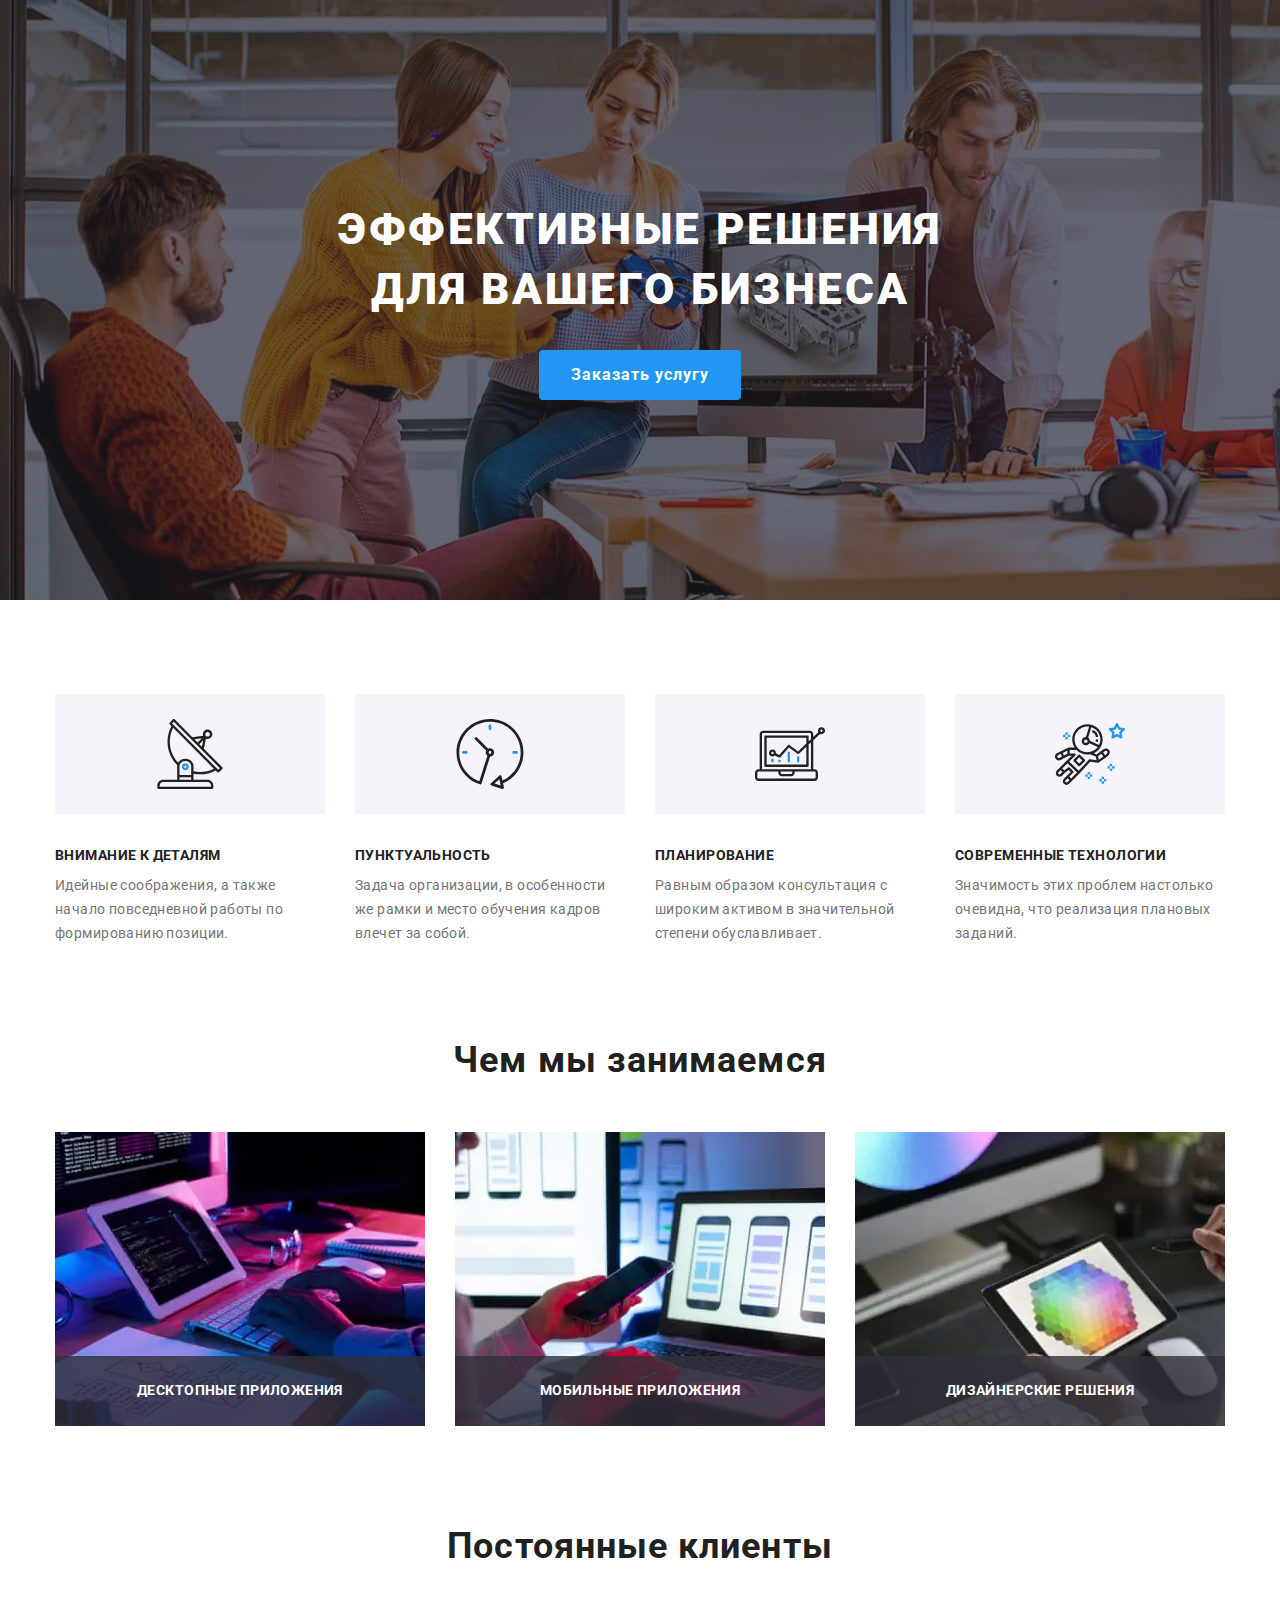
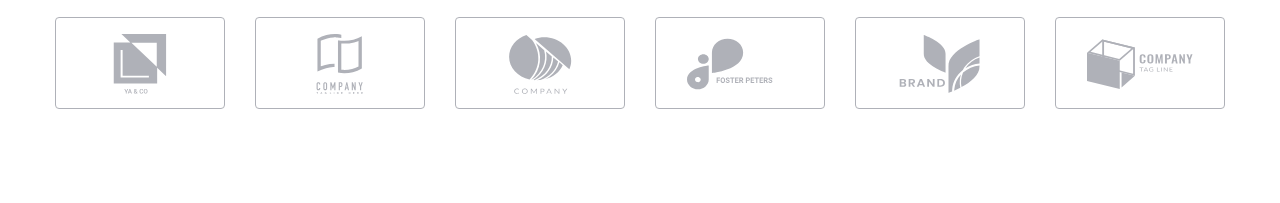
==== index.html @ c3481752 "Секция Наши клиенты" ====
<!DOCTYPE html>
<html lang="ru">
<head>
    <meta charset="UTF-8">
    <meta http-equiv="X-UA-Compatible" content="IE=edge">
    <meta name="viewport" content="width=device-width, initial-scale=1.0">
    <title>Студия</title>

    <link rel="preconnect" href="https://fonts.googleapis.com">
    <link rel="preconnect" href="https://fonts.gstatic.com" crossorigin>
    <link href="https://fonts.googleapis.com/css2?family=Raleway:wght@700&family=Roboto:wght@400;500;700;900&display=swap"
        rel="stylesheet">
<link rel="stylesheet" href="https://cdnjs.cloudflare.com/ajax/libs/modern-normalize/1.1.0/modern-normalize.css">
        <link rel="stylesheet" href="./css/main.min.css" />

</head>
<body>
    <!-- <header class="header">
     <div class="container header-container">
      <nav class="nav">
        <a href="./index.html" class="logo" lang="en"><span class="accent">Web</span>Studio
        </a>

        <ul class="site-nav list">
            <li class="nav-item current"><a href="./index.html" class="link link-anim current">Студия</a></li>
            <li class="nav-item"><a href="./portfolio.html" class="link link-anim">Портфолио</a></li>
            <li class="nav-item"><a href="" class="link link-anim">Контакты</a></li>
        </ul>
      </nav>
      
        <ul class="contacts list">
            <li class="contacts-item"><a href="mailto:info@devstudio.com" class="link link-anim"><svg class="mail-icon contact-icon"><use href="./images/icons.svg/symbol-defs.svg#icon-mail"></use></svg>info@devstudio.com</a></li>
            <li class="contacts-item"><a href="tel:+380961111111" class="link link-anim"><svg class="tel-icon contact-icon"><use href="./images/icons.svg/symbol-defs.svg#icon-tel"></use></svg>+38 096 111 11 11</a></li>
        </ul>
      </div>
    </header> -->

    <main>
    <section class="hero">
        <div class="container hero-container">
        <h1 class="title">Эффективные решения для вашего бизнеса</h1>

        <button type="button" class="button" data-modal-open>Заказать услугу</button>
    </div>
    </section>

    <section class="section pros">
        <div class="container">
        <h2 class="title visually-hidden">Особенности</h2>

        <ul class="pros-list list">
            <li class="pros-list-item"><svg class="pros-icons"><use href="./images/icons.svg/symbol-defs.svg#icon-details"></use></svg><h3 class="title">Внимание к деталям</h3>
            <p class="text">Идейные соображения, а также начало повседневной работы по формированию позиции.</p></li>
            <li class="pros-list-item"><svg class="pros-icons"><use href="./images/icons.svg/symbol-defs.svg#icon-punct"></use></svg><h3 class="title">Пунктуальность</h3>
            <p class="text">Задача организации, в особенности же рамки и место обучения кадров влечет за собой.</p></li>
            <li class="pros-list-item"><svg class="pros-icons"><use href="./images/icons.svg/symbol-defs.svg#icon-plan"></use></svg><h3 class="title">Планирование</h3>
            <p class="text">Равным образом консультация с широким активом в значительной степени обуславливает.</p></li>
            <li class="pros-list-item"><svg class="pros-icons"><use href="./images/icons.svg/symbol-defs.svg#icon-tech"></use></svg><h3 class="title">Современные технологии</h3>
            <p class="text">Значимость этих проблем настолько очевидна, что реализация плановых заданий.</p></li>
        </ul>
    </div>
    </section>

    <section class="section job">
        <div class="container">
        <h2 class="section-title">Чем мы занимаемся</h2>

        <ul class="job-list list">
            <li class="item-list"><div class="thumb job-label">
                <picture>
                    <source
                        srcset="./images/desktop/wwad-desktop/tabletpc1.webp 1x, ./images/desktop/wwad-desktop/tabletpc1@2x.webp 2x"
                         media="(min-width: 1200px)" type="image/webp" />
                    <source
                        srcset="./images/desktop/wwad-desktop/tabletpc1.jpg 1x, ./images/desktop/wwad-desktop/tabletpc1@2x.jpg 2x"
                        media="(min-width: 1200px)" />
                <img src="./images/desktop/wwad-desktop/tabletpc1.jpg" alt="Планшет и клавиатура" width="370" height="294"/>
            </picture>
            <h3 class="job-list-label">Десктопные приложения</h3></div>
        </li>
            <li class="item-list"><div class="thumb job-label">
                <picture>
                    <source
                        srcset="./images/desktop/wwad-desktop/notebook.webp 1x, ./images/desktop/wwad-desktop/notebook@2x.webp 2x"
                         media="(min-width: 1200px)" type="image/webp" />
                    <source
                        srcset="./images/desktop/wwad-desktop/notebook.jpg 1x, ./images/desktop/wwad-desktop/notebook@2x.jpg 2x"
                        media="(min-width: 1200px)" />
                <img src="./images/desktop/wwad-desktop/notebook.jpg" alt="Ноутбук" width="370" height="294"/>
                </picture>
            <h3 class="job-list-label">Мобильные приложения</h3></div>
        </li>
            <li class="item-list"><div class="thumb job-label">
                <picture>
                    <source
                        srcset="./images/desktop/wwad-desktop/tabletpc2.webp 1x, ./images/desktop/wwad-desktop/tabletpc2@2x.webp 2x"
                         media="(min-width: 1200px)" type="image/webp" />
                    <source
                        srcset="./images/desktop/wwad-desktop/tabletpc2.jpg 1x, ./images/desktop/wwad-desktop/tabletpc2@2x.jpg 2x"
                        media="(min-width: 1200px)" />
                <img src="./images/desktop/wwad-desktop/tabletpc2.jpg" alt="Планшет и ручка" width="370" height="294"/>
                </picture>
            <h3 class="job-list-label">Дизайнерские решения</h3></div>
        </li>
        </ul>
        </div>
    </section>

    <!-- <section class="section-team">
        <div class="container">
        <h2 class="section-title">Наша команда</h2>

        <ul class="team-list list">
            <li class="team-item">
                <picture>
                    <source srcset="./images/desktop/team-desktop/designer.jpg 1px, ./images/desktop/team-desktop/designer@2x.jpg 2x"
                    media="(min-width: 1200px)" />
                    <source srcset="./images/tablet/team-tablet/designer.jpg 1px, ./images/tablet/team-tablet/designer@2x.jpg 2x"
                    media="(min-width: 768px)" />
                    <source srcset="./images/phone/team-phone/designer.jpg 1px, ./images/phone/team-phone/designer@2x.jpg 2x"
                    media="(max-width: 767px)" />
                <img src="./images/phone/team-phone/designer.jpg" alt="Дизайнер компании" />
                </picture>
                <div class="team-info">
            <h3 class="title">Игорь Демьяненко</h3>
            <p class="text" lang="en">Product Designer</p>
            <ul class="social-links list">
                <li class="social-links-item">
                    <a href="" class="team-social-link"><svg class="social-links-icons"><use href="./images/icons.svg/symbol-defs.svg#icon-instagram"></use></svg></a>
                </li>
                <li class="social-links-item">
                    <a href="" class="team-social-link"><svg class="social-links-icons"><use href="./images/icons.svg/symbol-defs.svg#icon-twitter"></use></svg></a>
                </li>
                <li class="social-links-item">
                    <a href="" class="team-social-link"><svg class="social-links-icons"><use href="./images/icons.svg/symbol-defs.svg#icon-facebook"></use></svg></a>
                </li>
                <li class="social-links-item">
                    <a href="" class="team-social-link"><svg class="social-links-icons"><use href="./images/icons.svg/symbol-defs.svg#icon-linkedin"></use></svg></a>
                </li>
            </ul>
            </div>
        </li>
            <li class="team-item">
                <picture>
                    <source srcset="./images/desktop/team-desktop/developer.jpg 1px, ./images/desktop/team-desktop/developer@2x.jpg 2x"
                        media="(min-width: 1200px)" />
                    <source srcset="./images/tablet/team-tablet/developer.jpg 1px, ./images/tablet/team-tablet/developer@2x.jpg 2x"
                        media="(min-width: 768px)" />
                    <source srcset="./images/phone/team-phone/developer.jpg 1px, ./images/phone/team-phone/developer@2x.jpg 2x"
                        media="(max-width: 767px)" />
                <img src="./images/phone/team-phone/developer.jpg" alt="Девелопер компании" />
                </picture>
                <div class="team-info">
            <h3 class="title">Ольга Репина</h3>
            <p class="text" lang="en">Frontend Developer</p>
            <ul class="social-links list">
                <li class="social-links-item">
                    <a href="" class="team-social-link"><svg class="social-links-icons"><use href="./images/icons.svg/symbol-defs.svg#icon-instagram"></use></svg></a>
                </li>
                <li class="social-links-item">
                    <a href="" class="team-social-link"><svg class="social-links-icons"><use href="./images/icons.svg/symbol-defs.svg#icon-twitter"></use></svg></a>
                </li>
                <li class="social-links-item">
                    <a href="" class="team-social-link"><svg class="social-links-icons"><use href="./images/icons.svg/symbol-defs.svg#icon-facebook"></use></svg></a>
                </li>
                <li class="social-links-item">
                    <a href="" class="team-social-link"><svg class="social-links-icons"><use href="./images/icons.svg/symbol-defs.svg#icon-linkedin"></use></svg></a>
                </li>
            </ul>
            </div>
        </li>
            <li class="team-item">
                <picture>
                    <source srcset="./images/desktop/team-desktop/marketing.jpg 1px, ./images/desktop/team-desktop/marketing@2x.jpg 2x"
                        media="(min-width: 1200px)" />
                    <source srcset="./images/tablet/team-tablet/marketing.jpg 1px, ./images/tablet/team-tablet/marketing@2x.jpg 2x"
                        media="(min-width: 768px)" />
                    <source srcset="./images/phone/team-phone/marketing.jpg 1px, ./images/phone/team-phone/marketing@2x.jpg 2x"
                        media="(max-width: 767px)" />
                <img src="./images/phone/team-phone/marketing.jpg" alt="Маркетолог компании" />
                </picture>
                <div class="team-info">
            <h3 class="title">Николай Тарасов</h3>
            <p class="text" lang="en">Marketing</p>
            <ul class="social-links list">
                <li class="social-links-item">
                    <a href="" class="team-social-link"><svg class="social-links-icons"><use href="./images/icons.svg/symbol-defs.svg#icon-instagram"></use></svg></a>
                </li>
                <li class="social-links-item">
                    <a href="" class="team-social-link"><svg class="social-links-icons"><use href="./images/icons.svg/symbol-defs.svg#icon-twitter"></use></svg></a>
                </li>
                <li class="social-links-item">
                    <a href="" class="team-social-link"><svg class="social-links-icons"><use href="./images/icons.svg/symbol-defs.svg#icon-facebook"></use></svg></a>
                </li>
                <li class="social-links-item">
                    <a href="" class="team-social-link"><svg class="social-links-icons"><use href="./images/icons.svg/symbol-defs.svg#icon-linkedin"></use></svg></a>
                </li>
            </ul>
            </div>
        </li>
            <li class="team-item">
                <picture>
                    <source srcset="./images/desktop/team-desktop/uidesigner.jpg 1px, ./images/desktop/team-desktop/uidesigner@2x.jpg 2x"
                        media="(min-width: 1200px)" />
                    <source srcset="./images/tablet/team-tablet/uidesigner.jpg 1px, ./images/tablet/team-tablet/uidesigner@2x.jpg 2x"
                        media="(min-width: 768px)" />
                    <source srcset="./images/phone/team-phone/uidesigner.jpg 1px, ./images/phone/team-phone/uidesigner@2x.jpg 2x"
                        media="(max-width: 767px)" />
                <img src="./images/phone/team-phone/uidesigner.jpg" alt="Дизайнер пользовательского интерфейса компании" />
                </picture>
                <div class="team-info">
            <h3 class="title">Михаил Ермаков</h3>
            <p class="text" lang="en">UI Designer</p>
            <ul class="social-links list">
                <li class="social-links-item">
                    <a href="" class="team-social-link"><svg class="social-links-icons"><use href="./images/icons.svg/symbol-defs.svg#icon-instagram"></use></svg></a>
                </li>
                <li class="social-links-item">
                    <a href="" class="team-social-link"><svg class="social-links-icons"><use href="./images/icons.svg/symbol-defs.svg#icon-twitter"></use></svg></a>
                </li>
                <li class="social-links-item">
                    <a href="" class="team-social-link"><svg class="social-links-icons"><use href="./images/icons.svg/symbol-defs.svg#icon-facebook"></use></svg></a>
                </li>
                <li class="social-links-item">
                    <a href="" class="team-social-link"><svg class="social-links-icons"><use href="./images/icons.svg/symbol-defs.svg#icon-linkedin"></use></svg></a>
                </li>
            </ul>
            </div>
        </li>
        </ul>
        </div>
    </section> -->

    <section class="section companies">
        <div class="container">
            <h2 class="section-title">Постоянные клиенты</h2>
            <ul class="companies-list list">
                <li class="companies-list-item"><a href="" class="companies-link">
                    <svg class="companies-icons"><use href="./images/icons.svg/symbol-defs.svg#icon-comp-1"></use></svg>
                </a></li>
                <li class="companies-list-item"><a href="" class="companies-link">
                    <svg class="companies-icons"><use href="./images/icons.svg/symbol-defs.svg#icon-comp-2"></use></svg>
                </a></li>
                <li class="companies-list-item"><a href="" class="companies-link">
                    <svg class="companies-icons"><use href="./images/icons.svg/symbol-defs.svg#icon-comp-3"></use></svg>
                </a></li>
                <li class="companies-list-item"><a href="" class="companies-link">
                    <svg class="companies-icons"><use href="./images/icons.svg/symbol-defs.svg#icon-comp-4"></use></svg>
                </a></li>
                <li class="companies-list-item"><a href="" class="companies-link">
                    <svg class="companies-icons"><use href="./images/icons.svg/symbol-defs.svg#icon-comp-5"></use></svg>
                </a></li>
                <li class="companies-list-item"><a href="" class="companies-link">
                    <svg class="companies-icons"><use href="./images/icons.svg/symbol-defs.svg#icon-comp-6"></use></svg>
                </a></li>
            </ul>
        </div>
    </section>
</main>

    <!-- <footer class="footer">
        <div class="container footer-box">
            <div class="footer-left-side">
            <div class="footer-links">
            <a href="./index.html" class="logo" lang="en"><span class="accent">Web</span>Studio</a>
        
            <address class="adress">
                <p class="text">г. Киев, пр-т Леси Украинки, 26</p>
            
                <ul class="list">
                    <li class="adress-item"><a href="mailto:info@example.com" class="adress-link link link-anim adress">info@example.com</a></li>
                    <li class="adress-item"><a href="tel:+380991111111" class="adress-link link link-anim adress">+38 099 111 11 11</a></li>
                </ul>
            </address>
        </div>
            <div class="footer-links">
            <h2 class="social-links-title">присоединяйтесь</h2>
            <ul class="footer-links-list list">
                <li class="footer-links-item">
                    <a href="" class="footer-social-link link link-anim"><svg class="social-links-icons footer-icons"><use href="./images/icons.svg/symbol-defs.svg#icon-instagram"></use></svg>
                    </a></li>
                <li class="footer-links-item">
                    <a href="" class="footer-social-link link link-anim"><svg class="social-links-icons footer-icons"><use href="./images/icons.svg/symbol-defs.svg#icon-twitter"></use></svg>
                    </a></li>
                <li class="footer-links-item">
                    <a href="" class="footer-social-link link link-anim"><svg class="social-links-icons footer-icons"><use href="./images/icons.svg/symbol-defs.svg#icon-facebook"></use></svg>
                    </a></li>
                <li class="footer-links-item">
                    <a href="" class="footer-social-link link link-anim"><svg class="social-links-icons footer-icons"><use href="./images/icons.svg/symbol-defs.svg#icon-linkedin"></use></svg>
                    </a></li>
            </ul>
            </div>
        </div>
            <div class="footer-form">
                <p class="email-form-text">Подпишитесь на рассылку</p>
                <form name="email-form" class="email-form" autocomplete="on">
                        <input name="email" type="email" class="email-input" placeholder="E-mail" required>
                    <button type="submit" class="email-submit-button">Подписаться<svg class="send-icon"><use href="./images/icons.svg/symbol-defs.svg#icon-send"></use></svg></button>
                </form>
            </div>
          </div>
    </footer> -->
    <div class="backdrop is-hidden" data-modal>
        <div class="modal-window">
            <button class="close-button" type="button" data-modal-close><svg class="close-button-icon"><use href="./images/icons.svg/symbol-defs.svg#icon-close"></use></svg></button>
            <form class="modal-form">        
            <p class="modal-title">Оставьте свои данные, мы вам перезвоним</p>
            <label class="modal-form-label">
                Имя
                <span class="modal-form-box">
                <input type="text" class="input-form" name="name" required><svg class="modal-form-icon"><use href="./images/icons.svg/symbol-defs.svg#icon-person"></use></svg></span>
            </label> 
            <label class="modal-form-label">
                Телефон
                <span class="modal-form-box">
                <input type="tel" class="input-form" name="tel" required><svg class="modal-form-icon"><use href="./images/icons.svg/symbol-defs.svg#icon-phone"></use></svg></span>
            </label>
            <label class="modal-form-label">
                Почта
                <span class="modal-form-box">
                <input type="email" class="input-form" name="email" required><svg class="modal-form-icon"><use href="./images/icons.svg/symbol-defs.svg#icon-email"></use></svg></span>
            </label>
            <label class="modal-form-label">
                Комментарий
                <textarea name="comment" class="modal-textarea input-form" placeholder="Введите текст">
                </textarea>
            </label>
            <input type="checkbox" name="user_policy" class="modal-check visually-hidden" id="modal-checkbox" required>
            <label for="modal-checkbox" class="checkbox-label">
                    Соглашаюсь с рассылкой и принимаю&nbsp; <a href="" class="modal-form-link">Условия договора</a>
                </label>
                <button type="submit" class="modal-form-submit">Отправить</button>
        </form>
     </div>
    </div> 
    <script src="./js/modal.js"></script>
</body>
</html>
---- css/main.min.css ----
:root{--header-bgc: #ffffff;--footer-bgc: #2f303a;--primary-bgc: #e5e5e5;--secondary-bgc: #f5f4fa;--primary-text-color: #212121;--secondary-text-color: #757575;--accent-colour: #2196f3;--secondary-white-color: rgba(255, 255, 255, 0.6);--primary-white-color: #ffffff;--primary-black-color: #000000;--adress-color: rgba(255, 255, 255, 0.6);--accent-secondary-color: #188ce8;--work-list-set-gap: 30px;--header-border-color: #ececec;--social-link-team-color: #afb1b8;--label-bg-color: rgba(47, 48, 58, 0.8);--works-overlay-color: rgba(33, 150, 243, 0.9);--backdrop-bg-color: rgba(0, 0, 0, 0.2)}.visually-hidden{position:absolute !important;clip:rect(1px 1px 1px 1px);clip:rect(1px, 1px, 1px, 1px);padding:0 !important;border:0 !important;height:1px !important;width:1px !important;overflow:hidden}body{background-color:var(--primary-white-color);color:var(--primary-text-color);font-family:Roboto, sans-serif}img{display:block}p:last-child{margin-bottom:0}.list{list-style-type:none;padding-left:0;margin-top:0;margin-bottom:0}.title{margin-top:0}.link{color:var(--primary-text-color);text-decoration:none}.link-anim:hover,.link-anim:focus{color:var(--accent-colour)}.link-anim{transition-property:color;transition-duration:250ms;transition-timing-function:cubic-bezier(0.4, 0, 0.2, 1)}@media screen and (max-width: 1199px){.section{padding-top:60px;padding-bottom:60px}}@media screen and (min-width: 1200px){.section{padding-top:94px;padding-bottom:94px}}.container{padding-left:15px;padding-right:15px;margin-left:auto;margin-right:auto}@media screen and (max-width: 767px){.container{width:450px}}@media screen and (min-width: 768px){.container{width:738px}}@media screen and (min-width: 1200px){.container{width:1200px}}.hero .button{background-color:var(--accent-colour);color:var(--primary-white-color);border:0px;border-radius:4px;padding:10px 32px;cursor:pointer;font-family:inherit;font-size:16px;line-height:1.88;font-weight:700;letter-spacing:0.06em;transition:background-color 250ms cubic-bezier(0.4, 0, 0.2, 1)}.hero .button:hover,.hero .button:focus{background-color:var(--accent-secondary-color)}.close-button{background-color:transparent;padding:0;position:absolute;top:8px;right:8px;width:30px;height:30px;border:1px solid rgba(0,0,0,0.1);border-radius:50%;cursor:pointer}.close-button-icon{fill:var(--primary-black-color);width:18px;height:18px;margin-top:6px}.close-button:hover .close-button-icon,.close-button:focus .close-button-icon{fill:var(--accent-colour)}.modal-form-submit{color:var(--primary-white-color);background-color:var(--accent-colour);font-weight:700;font-size:16px;line-height:1.87;border:none;box-shadow:0px 4px 4px rgba(0,0,0,0.15);border-radius:4px;display:flex;align-items:center;justify-content:center;letter-spacing:0.06em;padding-top:10px;padding-bottom:10px;padding-left:56px;padding-right:56px;margin-left:auto;margin-right:auto;margin-top:30px;transition:background-color 250ms cubic-bezier(0.4, 0, 0.2, 1)}.modal-form-submit:hover,.modal-form-submit:focus{background-color:var(--accent-secondary-color)}.send-icon{fill:var(--primary-white-color);width:24px;height:24px;margin-left:10px}.email-submit-button{display:inline-flex;align-items:center;color:var(--primary-white-color);background-color:var(--accent-colour);border:0px;box-shadow:0px 4px 4px rgba(0,0,0,0.15);border-radius:4px;cursor:pointer;margin-left:12px;padding-left:29px;padding-right:28px;font-style:normal;font-weight:700;font-size:16px;line-height:1.88;letter-spacing:0.03em;transition-property:background-color;transition-duration:250ms;transition-timing-function:cubic-bezier(0.4, 0, 0.2, 1)}.email-submit-button:hover,.email-submit-button:focus{color:var(--primary-white-color);background-color:var(--accent-secondary-color)}.button-list{display:flex;justify-content:center;margin-bottom:50px}.filt-button{color:var(--primary-text-color);background-color:var(--secondary-bgc);border-radius:4px;padding:6px 22px;border:0px;cursor:pointer;font-family:Roboto;font-weight:500;font-size:16px;line-height:1.6;text-align:center;letter-spacing:0.03em;transition-property:color, background-color, box-shadow;transition-duration:250ms;transition-timing-function:cubic-bezier(0.4, 0, 0.2, 1)}.filt-button-item:not(:first-child){margin-left:8px}.filt-button:hover,.filt-button:focus{box-shadow:0px 3px 1px rgba(0,0,0,0.1),0px 1px 2px rgba(0,0,0,0.08),0px 2px 2px rgba(0,0,0,0.12);background-color:var(--accent-colour);color:var(--primary-white-color)}.backdrop{background-color:var(--backdrop-bg-color);position:fixed;top:0;left:0;z-index:100;width:100%;height:100%;opacity:1;visibility:visible;pointer-events:auto;transition:opacity 500ms cubic-bezier(0.4, 0, 0.2, 1),visibility 500ms cubic-bezier(0.4, 0, 0.2, 1)}.backdrop.is-hidden{opacity:0;visibility:hidden;pointer-events:none}.modal-window{background-color:var(--primary-white-color);position:absolute;top:50%;left:50%;transform:translate(-50%, -50%);min-width:528px;min-height:580px}.modal-title{color:var(--primary-text-color);font-weight:700;font-size:20px;line-height:1.15;text-align:center;letter-spacing:0.03em;margin-top:0;margin-bottom:12px}.section-title{font-weight:700;font-size:36px;line-height:1.17;letter-spacing:0.03em;text-align:center;margin-top:0;margin-bottom:50px}.thumb{position:relative;overflow:hidden}.logo{color:var(--primary-black-color);text-decoration:none;font-family:Raleway;font-weight:500;font-size:26px;line-height:1.2;letter-spacing:0.03em;transition-property:color;transition-duration:250ms;transition-timing-function:cubic-bezier(0.4, 0, 0.2, 1)}.logo:hover,.logo:focus{color:var(--accent-colour)}.accent{color:var(--accent-colour)}.email-form-text{color:var(--primary-white-color);margin-top:0;margin-bottom:20px;font-weight:700;font-size:14px;line-height:1.14;letter-spacing:0.03em;text-transform:uppercase}.email-form{display:flex}.email-input{padding-left:16px;flex-grow:1;height:50px;color:var(--primary-white-color);background-color:transparent;border:1px solid rgba(255,255,255,0.3);box-shadow:0px 4px 4px rgba(0,0,0,0.15);border-radius:4px}.modal-form{display:flex;flex-direction:column;padding:40px}.modal-form-icon{position:absolute;width:18px;height:18px;top:50%;left:12px;transform:translateY(-50%)}.modal-form-box{display:block;position:relative}.input-form{padding-left:42px;padding-top:12px;padding-bottom:12px;width:100%;border:1px solid rgba(33,33,33,0.2);border-radius:4px;margin-top:4px}.input-form:focus{border-color:var(--accent-colour)}.input-form:focus+.modal-form-icon{fill:var(--accent-colour)}.modal-form-label{color:var(--secondary-text-color);font-size:12px;line-height:1.16;letter-spacing:0.01em;margin-top:4px;margin-bottom:10px}.modal-textarea.input-form{resize:none;height:120px;margin-top:4px;padding-left:16px}.modal-textarea:focus{border-color:var(--accent-colour)}.checkbox-label{color:var(--secondary-text-color);display:flex;justify-content:center;align-items:center;font-size:12px;line-height:0.85;letter-spacing:0.03em;margin-top:20px}.checkbox-label::before{display:block;content:"";cursor:pointer;border:2px solid var(--primary-text-color);border-radius:4px;width:16px;height:15px;margin-right:8px;transition-property:border-color, background-color;transition-duration:250ms;transition-timing-function:cubic-bezier(0.4, 0, 0.2, 1)}.modal-check{bottom:120px;left:90px}.modal-check:checked+.checkbox-label::before{border-color:transparent;background-color:var(--accent-colour);background-image:url(../images/bg-images/check-icon.svg);background-repeat:no-repeat}.checkbox-icon{position:absolute;width:11px;height:8px;opacity:0;transform:translateX(-50%)}.modal-form-link{color:var(--accent-colour)}.team-social-link{width:44px;height:44px;padding:12px;border-radius:50%;transition-property:background-color;transition-duration:250ms;transition-timing-function:cubic-bezier(0.4, 0, 0.2, 1)}.social-links{display:flex;justify-content:center;align-items:center}.social-links-icons{fill:var(--social-link-team-color);width:20px;height:20px;transition-property:fill;transition-duration:250ms;transition-timing-function:cubic-bezier(0.4, 0, 0.2, 1)}.team-social-link:hover,.team-social-link:focus{background-color:var(--accent-colour)}.team-social-link:focus .social-links-icons,.team-social-link:hover .social-links-icons{fill:var(--primary-white-color)}.social-links-item{display:flex;justify-content:center;align-items:center}.social-links-item:not(:first-child){margin-left:10px}.social-links-title{color:var(--primary-white-color);font-size:14px;line-height:1.14;letter-spacing:0.03em;text-transform:uppercase;margin-top:0px;margin-bottom:20px}.social-links-icons.footer-icons{fill:var(--primary-white-color)}.footer-social-link{background-color:rgba(255,255,255,0.1);width:44px;height:44px;border-radius:50%;display:flex;justify-content:center;align-items:center;transition-property:background-color;transition-duration:250ms;transition-timing-function:cubic-bezier(0.4, 0, 0.2, 1)}.footer-social-link:hover,.footer-social-link:focus{background-color:var(--accent-colour)}.contacts{display:flex;margin-left:auto}.contacts-item .link{display:flex}.contact-icon{fill:var(--secondary-text-color);margin-right:10px}.contacts-item .link:hover .contact-icon,.contacts-item .link:focus .contact-icon{fill:var(--accent-colour)}.mail-icon{margin:auto;margin-right:10px;width:16px;height:12px;transition-property:fill;transition-duration:250ms;transition-timing-function:cubic-bezier(0.4, 0, 0.2, 1)}.tel-icon{width:10px;height:16px;transition-property:fill;transition-duration:250ms;transition-timing-function:cubic-bezier(0.4, 0, 0.2, 1)}.contacts-item:not(:first-child){margin-left:50px}.contacts .link{color:var(--secondary-text-color)}.contacts .link:hover,.contacts .link:focus{color:var(--accent-colour)}.header{background-color:var(--primary-white-color);border-bottom:1px solid var(--header-border-color);font-weight:500;font-size:14px;line-height:1.14;letter-spacing:0.02em;padding-top:24px;padding-bottom:25px}.container.header-container{display:flex;align-items:center}.nav{display:flex;align-items:center}.site-nav{display:flex;margin-left:93px}.nav-item:not(:first-child){margin-left:50px}.site-nav .link.current{color:var(--accent-colour)}.nav-item.current{position:relative}.site-nav .link.current::after{display:block;position:absolute;bottom:-33px;content:'';background-color:var(--accent-colour);width:100%;height:4px;border-radius:2px;border:1px solid var(--accent-colour)}.footer{background-color:var(--footer-bgc);padding-top:60px;padding-bottom:60px}.footer .logo{color:var(--primary-white-color);text-decoration:none;font-family:Raleway;font-weight:500;font-size:26px;line-height:1.2;letter-spacing:0.03em}.footer .logo:hover,.footer .logo:focus{color:var(--accent-colour)}.container.footer-box{display:flex;align-items:baseline;justify-content:space-between}.footer-left-side{flex-wrap:wrap;justify-content:space-between}.adress{margin-top:20px}.adress .text{color:var(--primary-white-color);margin-top:0;margin-bottom:9px;font-style:normal;font-weight:400;font-size:14px;line-height:1.7;letter-spacing:0.03em}.adress-link{color:var(--adress-color);font-style:normal;font-weight:400;font-size:14px;line-height:1.7;letter-spacing:0.03em}.adress-item:first-child{margin-bottom:9px}.adress-list .link:hover,.adress-list .link:focus{color:var(--accent-colour)}.footer-left-side{display:flex;width:calc((100% - 30px) / 2)}.footer-form{width:calc((100% - 30px) / 2)}.footer-links{display:inline-block;width:calc((100% - 30px) / 2)}.footer-links-list{display:flex}.footer-links-item:not(:first-child){margin-left:10px}.footer-left-side{display:flex;align-items:baseline}.container.hero-container{margin-left:auto;margin-right:auto;padding-left:15px;padding-right:15px}@media screen and (max-width: 767px){.container.hero-container{max-width:400px}}@media screen and (min-width: 768px){.container.hero-container{max-width:400px}}@media screen and (min-width: 1200px){.container.hero-container{max-width:696px}}.hero .title{color:var(--primary-white-color);font-weight:900;text-align:center;letter-spacing:0.06em;text-transform:uppercase;margin-top:0;margin-bottom:30px;font-size:26px;line-height:1.6;margin-left:auto;margin-right:auto}.hero{background-color:#2f303a;background-image:linear-gradient(rgba(47,48,58,0.4), rgba(47,48,58,0.4)),url(../images/phone/bg-phone/hero-bg.jpg);background-repeat:no-repeat;background-size:cover;max-width:480px;padding-top:118px;padding-bottom:118px;text-align:center;margin-left:auto;margin-right:auto}@media screen and (min-device-pixel-ratio: 2) and (max-width: 767px), screen and (min-resolution: 192dpi) and (max-width: 767px), screen and (min-resolution: 2dppx) and (max-width: 767px){.hero{background-color:#2f303a;background-image:linear-gradient(rgba(47,48,58,0.4), rgba(47,48,58,0.4)),url(../images/phone/bg-phone/hero-bg@2x.jpg)}}@media screen and (min-width: 768px){.hero{background-color:#2f303a;background-image:linear-gradient(rgba(47,48,58,0.4), rgba(47,48,58,0.4)),url(../images/tablet/bg-tablet/bg-hero.jpg);max-width:768px}}@media screen and (min-device-pixel-ratio: 2) and (min-width: 768px), screen and (min-resolution: 192dpi) and (min-width: 768px), screen and (min-resolution: 2dppx) and (min-width: 768px){.hero{background-color:#2f303a;background-image:linear-gradient(rgba(47,48,58,0.4), rgba(47,48,58,0.4)),url(../images/tablet/bg-tablet/bg-hero@2x.jpg);max-width:768px}}@media screen and (min-width: 1200px){.hero{background-color:#2f303a;background-image:linear-gradient(rgba(47,48,58,0.4), rgba(47,48,58,0.4)),url(../images/desktop/bg-desktop/hero-bg.jpg);max-width:1600px;padding-top:200px;padding-bottom:200px}.hero .title{font-size:44px;line-height:1.36}}@media screen and (min-device-pixel-ratio: 2) and (min-width: 1200px), screen and (min-resolution: 192dpi) and (min-width: 1200px), screen and (min-resolution: 2dppx) and (min-width: 1200px){.hero{background-color:#2f303a;background-image:linear-gradient(rgba(47,48,58,0.4), rgba(47,48,58,0.4)),url(../images/desktop/bg-desktop/hero-bg@2x.jpg);max-width:1600px;padding-top:200px;padding-bottom:200px}}.pros-list .title{margin-top:0;margin-bottom:10px;font-weight:700;font-size:14px;line-height:1.14;letter-spacing:0.03em;text-transform:uppercase}.pros-list .text{color:var(--secondary-text-color);font-size:14px;line-height:1.7;letter-spacing:0.03em;margin-top:0;margin-bottom:0}.pros-icons{width:100%;height:120px;background-color:var(--secondary-bgc);padding:25px 100px;margin-bottom:30px}@media screen and (max-width: 767px){.pros-list .title{text-align:center}.pros-list .text{margin-bottom:30px}}@media screen and (min-width: 768px){.pros-list{margin-top:calc(-1 * var(--work-list-set-gap));margin-left:calc(-1 * var(--work-list-set-gap));display:flex;flex-wrap:wrap}.pros-list-item{margin-left:var(--work-list-set-gap);margin-top:var(--work-list-set-gap);flex-basis:calc(100% / 2 - var(--work-list-set-gap))}}@media screen and (min-width: 1200px){.section.pros{padding-bottom:47px}.pros-list-item{margin-top:var(--work-list-set-gap);margin-left:var(--work-list-set-gap);flex-basis:calc(100% / 4 - var(--work-list-set-gap))}}.section.job{padding-top:47px}.job-list{margin-top:calc(-1 * var(--work-list-set-gap));margin-left:calc(-1 * var(--work-list-set-gap));display:flex;flex-wrap:wrap}.job-list .item-list{margin-top:var(--work-list-set-gap);margin-left:var(--work-list-set-gap);flex-basis:calc(100% / 3 - var(--work-list-set-gap))}.job-list-label{color:var(--primary-white-color);background-color:var(--label-bg-color);font-weight:700;font-size:14px;line-height:1.14;text-align:center;letter-spacing:0.03em;text-transform:uppercase;width:100%;height:70px;position:absolute;bottom:0;margin:0;padding-top:27px}@media screen and (max-width: 1199px){.section.job{display:none}}.section-team{background-color:var(--secondary-bgc)}.team-item{box-shadow:0px 1px 3px rgba(0,0,0,0.12),0px 1px 1px rgba(0,0,0,0.14),0px 2px 1px rgba(0,0,0,0.2);border-radius:0px 0px 4px 4px}.team-list .title{font-weight:500;font-size:16px;line-height:1.19;letter-spacing:0.03em;text-align:center;margin-bottom:10px}.team-list .text{color:var(--secondary-text-color);font-size:16px;line-height:1.19;letter-spacing:0.03em;text-align:center;margin-top:0}.team-info{border-radius:0px 0px 4px 4px;padding-top:var(--work-list-set-gap);padding-bottom:24px;background-color:var(--primary-white-color)}.section-team{padding-top:60px;padding-bottom:60px}@media screen and (min-width: 480px) and (max-width: 767px){.team-item{max-width:450px}}@media screen and (min-width: 768px){.team-item{margin-top:var(--work-list-set-gap);margin-left:var(--work-list-set-gap);flex-basis:calc(100% / 2 - var(--work-list-set-gap))}.team-list{margin:auto;margin-top:calc(-1 * var(--work-list-set-gap));margin-left:calc(-1 * var(--work-list-set-gap));display:flex;flex-wrap:wrap}}@media screen and (min-width: 1200px){.team-item{margin-top:var(--work-list-set-gap);margin-left:var(--work-list-set-gap);flex-basis:calc(100% / 4 - var(--work-list-set-gap))}.team-info{padding-bottom:var(--work-list-set-gap)}.section-team{padding-top:94px;padding-bottom:94px}}.work-list{margin:auto;margin-top:calc(-1 * var(--work-list-set-gap));margin-left:calc(-1 * var(--work-list-set-gap));display:flex;flex-wrap:wrap}.work-link{display:block;transition-property:box-shadow;transition-duration:250ms;transition-timing-function:cubic-bezier(0.4, 0, 0.2, 1)}.work-link:hover,.work-link:focus{box-shadow:0px 1px 1px rgba(0,0,0,0.12),0px 4px 4px rgba(0,0,0,0.06),1px 4px 6px rgba(0,0,0,0.16)}.work-list .item{margin-top:var(--work-list-set-gap);margin-left:var(--work-list-set-gap);flex-basis:calc(100% / 3 - var(--work-list-set-gap))}.work-list .title{color:var(--primary-text-color);font-weight:700;font-size:18px;line-height:2;letter-spacing:0.06em;margin:0}.work-list .text{color:var(--secondary-text-color);font-size:16px;line-height:1.88;letter-spacing:0.03em;margin:0}.work-info{border:1px solid #eeeeee;border-top:1px solid rgba(255,255,255,0);padding:20px 24px}.overlay-text{color:var(--primary-white-color);margin:0;font-size:18px;line-height:1.55;letter-spacing:0.03em}.works-overlay{width:100%;height:100%;padding:63px 24px;background-color:var(--works-overlay-color);position:absolute;bottom:0;transform:translateY(100%);transition-property:transform;transition-duration:250ms;transition-timing-function:cubic-bezier(0.4, 0, 0.2, 1)}.work-link:focus .works-overlay,.work-link:hover .works-overlay{transform:translateY(0)}.companies-icons{fill:var(--social-link-team-color);width:106px;height:60px;transition-property:fill;transition-duration:250ms;transition-timing-function:cubic-bezier(0.4, 0, 0.2, 1)}.companies-list-item{margin-top:var(--work-list-set-gap);margin-left:var(--work-list-set-gap)}.companies-link{border:1px solid var(--social-link-team-color);border-radius:4px;width:100%;height:92px;display:flex;justify-content:center;align-content:center;padding-top:16px;padding-bottom:16px;transition-property:border;transition-duration:250ms;transition-timing-function:cubic-bezier(0.4, 0, 0.2, 1)}.companies-link:hover,.companies-link:focus{border:1px solid var(--accent-colour);border-radius:4px}.companies-link:hover .companies-icons,.companies-link:focus .companies-icons{fill:var(--accent-colour)}.companies-list{display:flex;flex-wrap:wrap;margin-top:calc(-1 * var(--work-list-set-gap));margin-left:calc(-1 * var(--work-list-set-gap))}@media screen and (max-width: 767px){.companies-list-item{flex-basis:calc(100% / 2 - var(--work-list-set-gap))}}@media screen and (min-width: 768px){.companies-list-item{flex-basis:calc(100% / 3 - var(--work-list-set-gap))}}@media screen and (min-width: 1200px){.section.companies{padding-top:5px}.companies-list-item{flex-basis:calc(100% / 6 - var(--work-list-set-gap))}}
/*# sourceMappingURL=main.min.css.map */
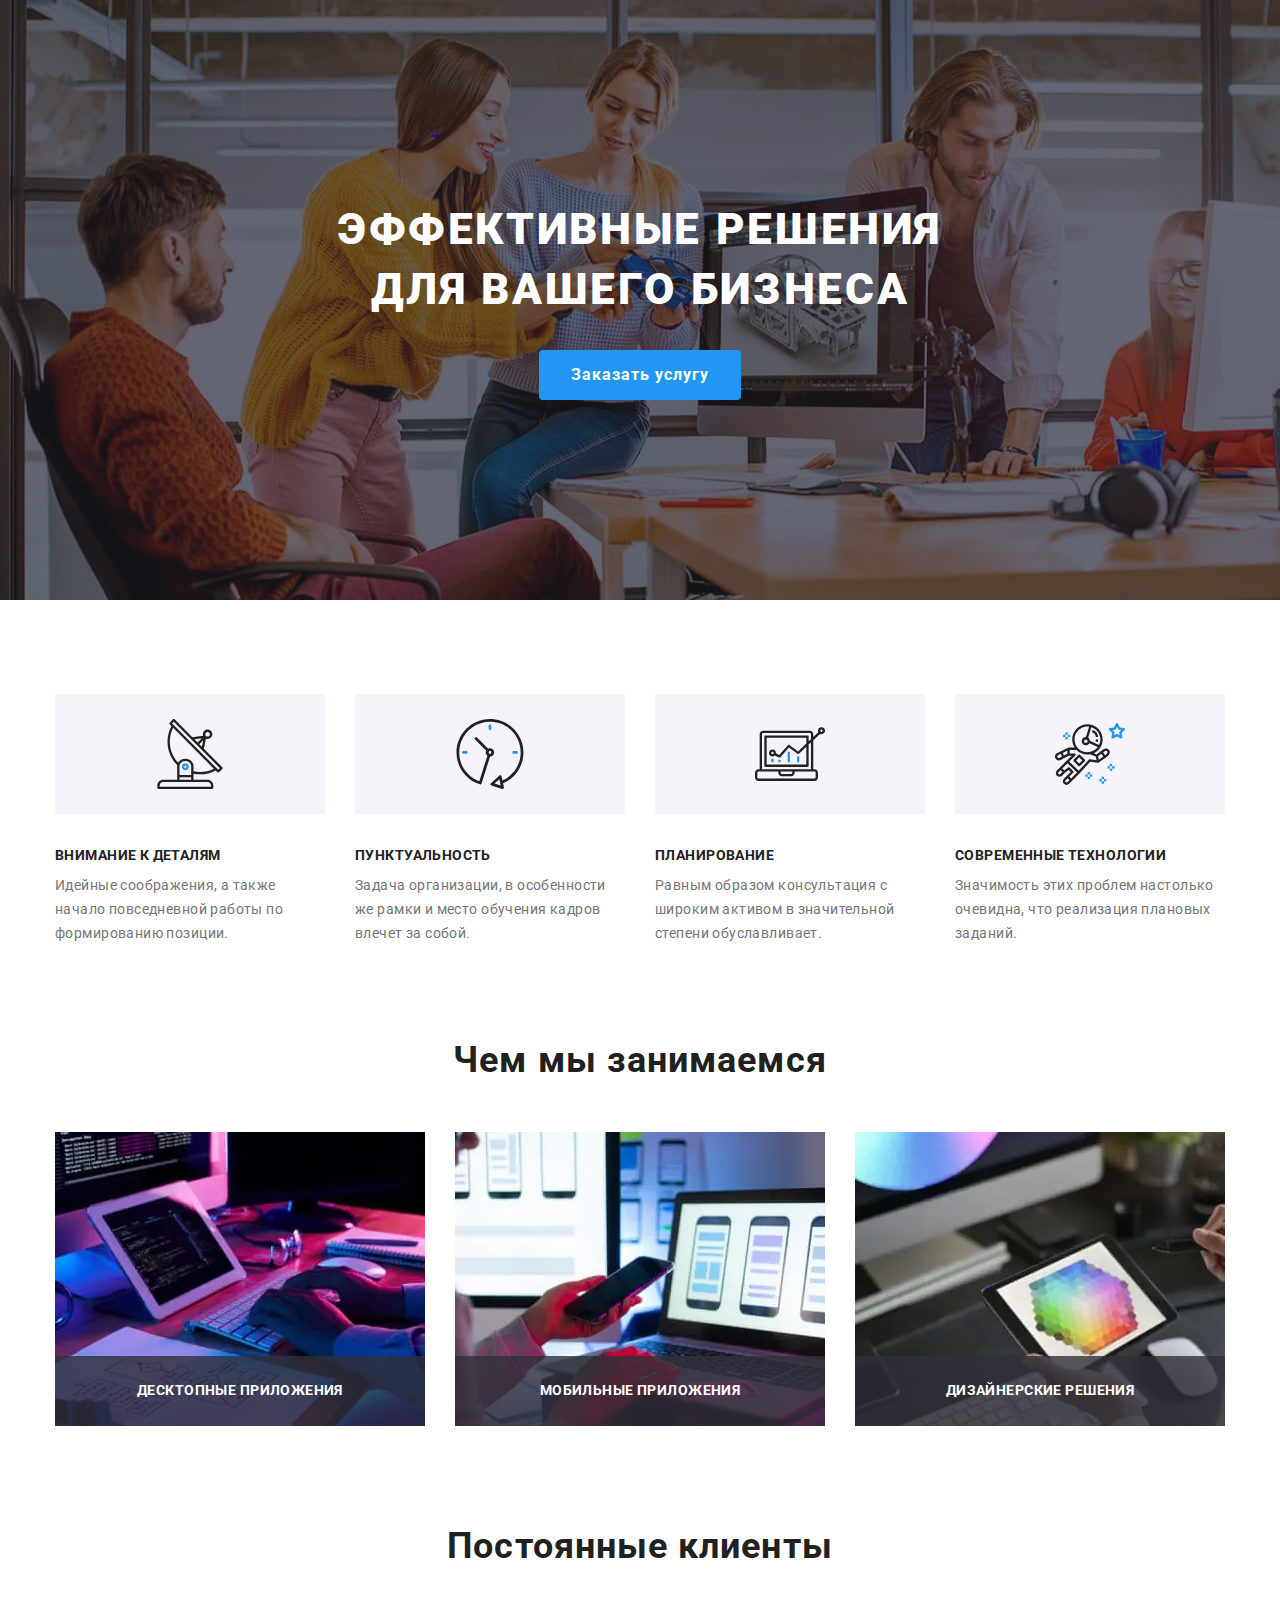
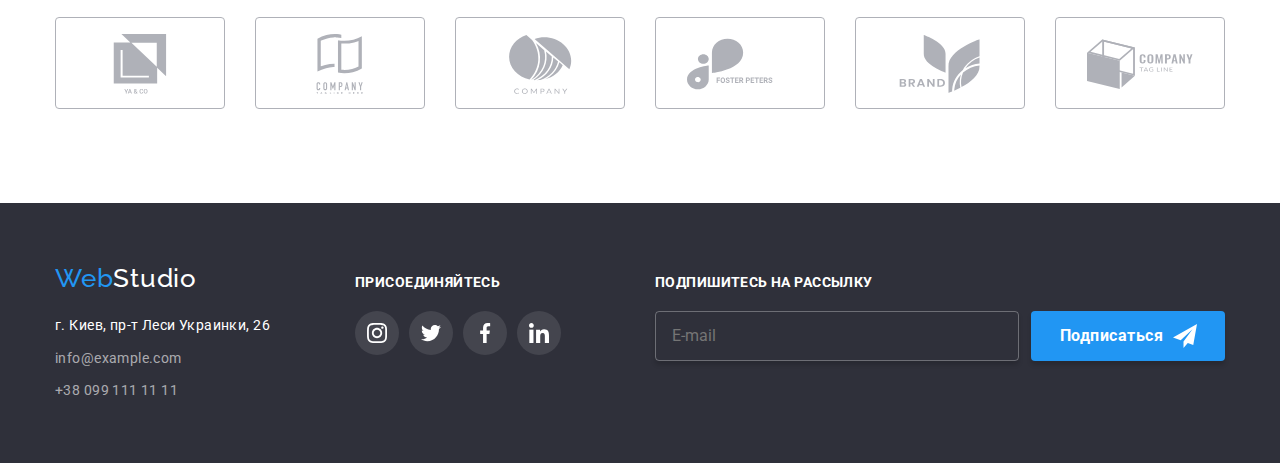
==== commit 674ccc99: "Футер на моб.устр" ====
--- a/index.html
+++ b/index.html
@@ -258,7 +258,7 @@
     </section>
 </main>
 
-    <!-- <footer class="footer">
+    <footer class="footer">
         <div class="container footer-box">
             <div class="footer-left-side">
             <div class="footer-links">
@@ -299,7 +299,7 @@
                 </form>
             </div>
           </div>
-    </footer> -->
+    </footer>
     <div class="backdrop is-hidden" data-modal>
         <div class="modal-window">
             <button class="close-button" type="button" data-modal-close><svg class="close-button-icon"><use href="./images/icons.svg/symbol-defs.svg#icon-close"></use></svg></button>
--- a/css/main.min.css
+++ b/css/main.min.css
@@ -1,2 +1,2 @@
-:root{--header-bgc: #ffffff;--footer-bgc: #2f303a;--primary-bgc: #e5e5e5;--secondary-bgc: #f5f4fa;--primary-text-color: #212121;--secondary-text-color: #757575;--accent-colour: #2196f3;--secondary-white-color: rgba(255, 255, 255, 0.6);--primary-white-color: #ffffff;--primary-black-color: #000000;--adress-color: rgba(255, 255, 255, 0.6);--accent-secondary-color: #188ce8;--work-list-set-gap: 30px;--header-border-color: #ececec;--social-link-team-color: #afb1b8;--label-bg-color: rgba(47, 48, 58, 0.8);--works-overlay-color: rgba(33, 150, 243, 0.9);--backdrop-bg-color: rgba(0, 0, 0, 0.2)}.visually-hidden{position:absolute !important;clip:rect(1px 1px 1px 1px);clip:rect(1px, 1px, 1px, 1px);padding:0 !important;border:0 !important;height:1px !important;width:1px !important;overflow:hidden}body{background-color:var(--primary-white-color);color:var(--primary-text-color);font-family:Roboto, sans-serif}img{display:block}p:last-child{margin-bottom:0}.list{list-style-type:none;padding-left:0;margin-top:0;margin-bottom:0}.title{margin-top:0}.link{color:var(--primary-text-color);text-decoration:none}.link-anim:hover,.link-anim:focus{color:var(--accent-colour)}.link-anim{transition-property:color;transition-duration:250ms;transition-timing-function:cubic-bezier(0.4, 0, 0.2, 1)}@media screen and (max-width: 1199px){.section{padding-top:60px;padding-bottom:60px}}@media screen and (min-width: 1200px){.section{padding-top:94px;padding-bottom:94px}}.container{padding-left:15px;padding-right:15px;margin-left:auto;margin-right:auto}@media screen and (max-width: 767px){.container{width:450px}}@media screen and (min-width: 768px){.container{width:738px}}@media screen and (min-width: 1200px){.container{width:1200px}}.hero .button{background-color:var(--accent-colour);color:var(--primary-white-color);border:0px;border-radius:4px;padding:10px 32px;cursor:pointer;font-family:inherit;font-size:16px;line-height:1.88;font-weight:700;letter-spacing:0.06em;transition:background-color 250ms cubic-bezier(0.4, 0, 0.2, 1)}.hero .button:hover,.hero .button:focus{background-color:var(--accent-secondary-color)}.close-button{background-color:transparent;padding:0;position:absolute;top:8px;right:8px;width:30px;height:30px;border:1px solid rgba(0,0,0,0.1);border-radius:50%;cursor:pointer}.close-button-icon{fill:var(--primary-black-color);width:18px;height:18px;margin-top:6px}.close-button:hover .close-button-icon,.close-button:focus .close-button-icon{fill:var(--accent-colour)}.modal-form-submit{color:var(--primary-white-color);background-color:var(--accent-colour);font-weight:700;font-size:16px;line-height:1.87;border:none;box-shadow:0px 4px 4px rgba(0,0,0,0.15);border-radius:4px;display:flex;align-items:center;justify-content:center;letter-spacing:0.06em;padding-top:10px;padding-bottom:10px;padding-left:56px;padding-right:56px;margin-left:auto;margin-right:auto;margin-top:30px;transition:background-color 250ms cubic-bezier(0.4, 0, 0.2, 1)}.modal-form-submit:hover,.modal-form-submit:focus{background-color:var(--accent-secondary-color)}.send-icon{fill:var(--primary-white-color);width:24px;height:24px;margin-left:10px}.email-submit-button{display:inline-flex;align-items:center;color:var(--primary-white-color);background-color:var(--accent-colour);border:0px;box-shadow:0px 4px 4px rgba(0,0,0,0.15);border-radius:4px;cursor:pointer;margin-left:12px;padding-left:29px;padding-right:28px;font-style:normal;font-weight:700;font-size:16px;line-height:1.88;letter-spacing:0.03em;transition-property:background-color;transition-duration:250ms;transition-timing-function:cubic-bezier(0.4, 0, 0.2, 1)}.email-submit-button:hover,.email-submit-button:focus{color:var(--primary-white-color);background-color:var(--accent-secondary-color)}.button-list{display:flex;justify-content:center;margin-bottom:50px}.filt-button{color:var(--primary-text-color);background-color:var(--secondary-bgc);border-radius:4px;padding:6px 22px;border:0px;cursor:pointer;font-family:Roboto;font-weight:500;font-size:16px;line-height:1.6;text-align:center;letter-spacing:0.03em;transition-property:color, background-color, box-shadow;transition-duration:250ms;transition-timing-function:cubic-bezier(0.4, 0, 0.2, 1)}.filt-button-item:not(:first-child){margin-left:8px}.filt-button:hover,.filt-button:focus{box-shadow:0px 3px 1px rgba(0,0,0,0.1),0px 1px 2px rgba(0,0,0,0.08),0px 2px 2px rgba(0,0,0,0.12);background-color:var(--accent-colour);color:var(--primary-white-color)}.backdrop{background-color:var(--backdrop-bg-color);position:fixed;top:0;left:0;z-index:100;width:100%;height:100%;opacity:1;visibility:visible;pointer-events:auto;transition:opacity 500ms cubic-bezier(0.4, 0, 0.2, 1),visibility 500ms cubic-bezier(0.4, 0, 0.2, 1)}.backdrop.is-hidden{opacity:0;visibility:hidden;pointer-events:none}.modal-window{background-color:var(--primary-white-color);position:absolute;top:50%;left:50%;transform:translate(-50%, -50%);min-width:528px;min-height:580px}.modal-title{color:var(--primary-text-color);font-weight:700;font-size:20px;line-height:1.15;text-align:center;letter-spacing:0.03em;margin-top:0;margin-bottom:12px}.section-title{font-weight:700;font-size:36px;line-height:1.17;letter-spacing:0.03em;text-align:center;margin-top:0;margin-bottom:50px}.thumb{position:relative;overflow:hidden}.logo{color:var(--primary-black-color);text-decoration:none;font-family:Raleway;font-weight:500;font-size:26px;line-height:1.2;letter-spacing:0.03em;transition-property:color;transition-duration:250ms;transition-timing-function:cubic-bezier(0.4, 0, 0.2, 1)}.logo:hover,.logo:focus{color:var(--accent-colour)}.accent{color:var(--accent-colour)}.email-form-text{color:var(--primary-white-color);margin-top:0;margin-bottom:20px;font-weight:700;font-size:14px;line-height:1.14;letter-spacing:0.03em;text-transform:uppercase}.email-form{display:flex}.email-input{padding-left:16px;flex-grow:1;height:50px;color:var(--primary-white-color);background-color:transparent;border:1px solid rgba(255,255,255,0.3);box-shadow:0px 4px 4px rgba(0,0,0,0.15);border-radius:4px}.modal-form{display:flex;flex-direction:column;padding:40px}.modal-form-icon{position:absolute;width:18px;height:18px;top:50%;left:12px;transform:translateY(-50%)}.modal-form-box{display:block;position:relative}.input-form{padding-left:42px;padding-top:12px;padding-bottom:12px;width:100%;border:1px solid rgba(33,33,33,0.2);border-radius:4px;margin-top:4px}.input-form:focus{border-color:var(--accent-colour)}.input-form:focus+.modal-form-icon{fill:var(--accent-colour)}.modal-form-label{color:var(--secondary-text-color);font-size:12px;line-height:1.16;letter-spacing:0.01em;margin-top:4px;margin-bottom:10px}.modal-textarea.input-form{resize:none;height:120px;margin-top:4px;padding-left:16px}.modal-textarea:focus{border-color:var(--accent-colour)}.checkbox-label{color:var(--secondary-text-color);display:flex;justify-content:center;align-items:center;font-size:12px;line-height:0.85;letter-spacing:0.03em;margin-top:20px}.checkbox-label::before{display:block;content:"";cursor:pointer;border:2px solid var(--primary-text-color);border-radius:4px;width:16px;height:15px;margin-right:8px;transition-property:border-color, background-color;transition-duration:250ms;transition-timing-function:cubic-bezier(0.4, 0, 0.2, 1)}.modal-check{bottom:120px;left:90px}.modal-check:checked+.checkbox-label::before{border-color:transparent;background-color:var(--accent-colour);background-image:url(../images/bg-images/check-icon.svg);background-repeat:no-repeat}.checkbox-icon{position:absolute;width:11px;height:8px;opacity:0;transform:translateX(-50%)}.modal-form-link{color:var(--accent-colour)}.team-social-link{width:44px;height:44px;padding:12px;border-radius:50%;transition-property:background-color;transition-duration:250ms;transition-timing-function:cubic-bezier(0.4, 0, 0.2, 1)}.social-links{display:flex;justify-content:center;align-items:center}.social-links-icons{fill:var(--social-link-team-color);width:20px;height:20px;transition-property:fill;transition-duration:250ms;transition-timing-function:cubic-bezier(0.4, 0, 0.2, 1)}.team-social-link:hover,.team-social-link:focus{background-color:var(--accent-colour)}.team-social-link:focus .social-links-icons,.team-social-link:hover .social-links-icons{fill:var(--primary-white-color)}.social-links-item{display:flex;justify-content:center;align-items:center}.social-links-item:not(:first-child){margin-left:10px}.social-links-title{color:var(--primary-white-color);font-size:14px;line-height:1.14;letter-spacing:0.03em;text-transform:uppercase;margin-top:0px;margin-bottom:20px}.social-links-icons.footer-icons{fill:var(--primary-white-color)}.footer-social-link{background-color:rgba(255,255,255,0.1);width:44px;height:44px;border-radius:50%;display:flex;justify-content:center;align-items:center;transition-property:background-color;transition-duration:250ms;transition-timing-function:cubic-bezier(0.4, 0, 0.2, 1)}.footer-social-link:hover,.footer-social-link:focus{background-color:var(--accent-colour)}.contacts{display:flex;margin-left:auto}.contacts-item .link{display:flex}.contact-icon{fill:var(--secondary-text-color);margin-right:10px}.contacts-item .link:hover .contact-icon,.contacts-item .link:focus .contact-icon{fill:var(--accent-colour)}.mail-icon{margin:auto;margin-right:10px;width:16px;height:12px;transition-property:fill;transition-duration:250ms;transition-timing-function:cubic-bezier(0.4, 0, 0.2, 1)}.tel-icon{width:10px;height:16px;transition-property:fill;transition-duration:250ms;transition-timing-function:cubic-bezier(0.4, 0, 0.2, 1)}.contacts-item:not(:first-child){margin-left:50px}.contacts .link{color:var(--secondary-text-color)}.contacts .link:hover,.contacts .link:focus{color:var(--accent-colour)}.header{background-color:var(--primary-white-color);border-bottom:1px solid var(--header-border-color);font-weight:500;font-size:14px;line-height:1.14;letter-spacing:0.02em;padding-top:24px;padding-bottom:25px}.container.header-container{display:flex;align-items:center}.nav{display:flex;align-items:center}.site-nav{display:flex;margin-left:93px}.nav-item:not(:first-child){margin-left:50px}.site-nav .link.current{color:var(--accent-colour)}.nav-item.current{position:relative}.site-nav .link.current::after{display:block;position:absolute;bottom:-33px;content:'';background-color:var(--accent-colour);width:100%;height:4px;border-radius:2px;border:1px solid var(--accent-colour)}.footer{background-color:var(--footer-bgc);padding-top:60px;padding-bottom:60px}.footer .logo{color:var(--primary-white-color);text-decoration:none;font-family:Raleway;font-weight:500;font-size:26px;line-height:1.2;letter-spacing:0.03em}.footer .logo:hover,.footer .logo:focus{color:var(--accent-colour)}.container.footer-box{display:flex;align-items:baseline;justify-content:space-between}.footer-left-side{flex-wrap:wrap;justify-content:space-between}.adress{margin-top:20px}.adress .text{color:var(--primary-white-color);margin-top:0;margin-bottom:9px;font-style:normal;font-weight:400;font-size:14px;line-height:1.7;letter-spacing:0.03em}.adress-link{color:var(--adress-color);font-style:normal;font-weight:400;font-size:14px;line-height:1.7;letter-spacing:0.03em}.adress-item:first-child{margin-bottom:9px}.adress-list .link:hover,.adress-list .link:focus{color:var(--accent-colour)}.footer-left-side{display:flex;width:calc((100% - 30px) / 2)}.footer-form{width:calc((100% - 30px) / 2)}.footer-links{display:inline-block;width:calc((100% - 30px) / 2)}.footer-links-list{display:flex}.footer-links-item:not(:first-child){margin-left:10px}.footer-left-side{display:flex;align-items:baseline}.container.hero-container{margin-left:auto;margin-right:auto;padding-left:15px;padding-right:15px}@media screen and (max-width: 767px){.container.hero-container{max-width:400px}}@media screen and (min-width: 768px){.container.hero-container{max-width:400px}}@media screen and (min-width: 1200px){.container.hero-container{max-width:696px}}.hero .title{color:var(--primary-white-color);font-weight:900;text-align:center;letter-spacing:0.06em;text-transform:uppercase;margin-top:0;margin-bottom:30px;font-size:26px;line-height:1.6;margin-left:auto;margin-right:auto}.hero{background-color:#2f303a;background-image:linear-gradient(rgba(47,48,58,0.4), rgba(47,48,58,0.4)),url(../images/phone/bg-phone/hero-bg.jpg);background-repeat:no-repeat;background-size:cover;max-width:480px;padding-top:118px;padding-bottom:118px;text-align:center;margin-left:auto;margin-right:auto}@media screen and (min-device-pixel-ratio: 2) and (max-width: 767px), screen and (min-resolution: 192dpi) and (max-width: 767px), screen and (min-resolution: 2dppx) and (max-width: 767px){.hero{background-color:#2f303a;background-image:linear-gradient(rgba(47,48,58,0.4), rgba(47,48,58,0.4)),url(../images/phone/bg-phone/hero-bg@2x.jpg)}}@media screen and (min-width: 768px){.hero{background-color:#2f303a;background-image:linear-gradient(rgba(47,48,58,0.4), rgba(47,48,58,0.4)),url(../images/tablet/bg-tablet/bg-hero.jpg);max-width:768px}}@media screen and (min-device-pixel-ratio: 2) and (min-width: 768px), screen and (min-resolution: 192dpi) and (min-width: 768px), screen and (min-resolution: 2dppx) and (min-width: 768px){.hero{background-color:#2f303a;background-image:linear-gradient(rgba(47,48,58,0.4), rgba(47,48,58,0.4)),url(../images/tablet/bg-tablet/bg-hero@2x.jpg);max-width:768px}}@media screen and (min-width: 1200px){.hero{background-color:#2f303a;background-image:linear-gradient(rgba(47,48,58,0.4), rgba(47,48,58,0.4)),url(../images/desktop/bg-desktop/hero-bg.jpg);max-width:1600px;padding-top:200px;padding-bottom:200px}.hero .title{font-size:44px;line-height:1.36}}@media screen and (min-device-pixel-ratio: 2) and (min-width: 1200px), screen and (min-resolution: 192dpi) and (min-width: 1200px), screen and (min-resolution: 2dppx) and (min-width: 1200px){.hero{background-color:#2f303a;background-image:linear-gradient(rgba(47,48,58,0.4), rgba(47,48,58,0.4)),url(../images/desktop/bg-desktop/hero-bg@2x.jpg);max-width:1600px;padding-top:200px;padding-bottom:200px}}.pros-list .title{margin-top:0;margin-bottom:10px;font-weight:700;font-size:14px;line-height:1.14;letter-spacing:0.03em;text-transform:uppercase}.pros-list .text{color:var(--secondary-text-color);font-size:14px;line-height:1.7;letter-spacing:0.03em;margin-top:0;margin-bottom:0}.pros-icons{width:100%;height:120px;background-color:var(--secondary-bgc);padding:25px 100px;margin-bottom:30px}@media screen and (max-width: 767px){.pros-list .title{text-align:center}.pros-list .text{margin-bottom:30px}}@media screen and (min-width: 768px){.pros-list{margin-top:calc(-1 * var(--work-list-set-gap));margin-left:calc(-1 * var(--work-list-set-gap));display:flex;flex-wrap:wrap}.pros-list-item{margin-left:var(--work-list-set-gap);margin-top:var(--work-list-set-gap);flex-basis:calc(100% / 2 - var(--work-list-set-gap))}}@media screen and (min-width: 1200px){.section.pros{padding-bottom:47px}.pros-list-item{margin-top:var(--work-list-set-gap);margin-left:var(--work-list-set-gap);flex-basis:calc(100% / 4 - var(--work-list-set-gap))}}.section.job{padding-top:47px}.job-list{margin-top:calc(-1 * var(--work-list-set-gap));margin-left:calc(-1 * var(--work-list-set-gap));display:flex;flex-wrap:wrap}.job-list .item-list{margin-top:var(--work-list-set-gap);margin-left:var(--work-list-set-gap);flex-basis:calc(100% / 3 - var(--work-list-set-gap))}.job-list-label{color:var(--primary-white-color);background-color:var(--label-bg-color);font-weight:700;font-size:14px;line-height:1.14;text-align:center;letter-spacing:0.03em;text-transform:uppercase;width:100%;height:70px;position:absolute;bottom:0;margin:0;padding-top:27px}@media screen and (max-width: 1199px){.section.job{display:none}}.section-team{background-color:var(--secondary-bgc)}.team-item{box-shadow:0px 1px 3px rgba(0,0,0,0.12),0px 1px 1px rgba(0,0,0,0.14),0px 2px 1px rgba(0,0,0,0.2);border-radius:0px 0px 4px 4px}.team-list .title{font-weight:500;font-size:16px;line-height:1.19;letter-spacing:0.03em;text-align:center;margin-bottom:10px}.team-list .text{color:var(--secondary-text-color);font-size:16px;line-height:1.19;letter-spacing:0.03em;text-align:center;margin-top:0}.team-info{border-radius:0px 0px 4px 4px;padding-top:var(--work-list-set-gap);padding-bottom:24px;background-color:var(--primary-white-color)}.section-team{padding-top:60px;padding-bottom:60px}@media screen and (min-width: 480px) and (max-width: 767px){.team-item{max-width:450px}}@media screen and (min-width: 768px){.team-item{margin-top:var(--work-list-set-gap);margin-left:var(--work-list-set-gap);flex-basis:calc(100% / 2 - var(--work-list-set-gap))}.team-list{margin:auto;margin-top:calc(-1 * var(--work-list-set-gap));margin-left:calc(-1 * var(--work-list-set-gap));display:flex;flex-wrap:wrap}}@media screen and (min-width: 1200px){.team-item{margin-top:var(--work-list-set-gap);margin-left:var(--work-list-set-gap);flex-basis:calc(100% / 4 - var(--work-list-set-gap))}.team-info{padding-bottom:var(--work-list-set-gap)}.section-team{padding-top:94px;padding-bottom:94px}}.work-list{margin:auto;margin-top:calc(-1 * var(--work-list-set-gap));margin-left:calc(-1 * var(--work-list-set-gap));display:flex;flex-wrap:wrap}.work-link{display:block;transition-property:box-shadow;transition-duration:250ms;transition-timing-function:cubic-bezier(0.4, 0, 0.2, 1)}.work-link:hover,.work-link:focus{box-shadow:0px 1px 1px rgba(0,0,0,0.12),0px 4px 4px rgba(0,0,0,0.06),1px 4px 6px rgba(0,0,0,0.16)}.work-list .item{margin-top:var(--work-list-set-gap);margin-left:var(--work-list-set-gap);flex-basis:calc(100% / 3 - var(--work-list-set-gap))}.work-list .title{color:var(--primary-text-color);font-weight:700;font-size:18px;line-height:2;letter-spacing:0.06em;margin:0}.work-list .text{color:var(--secondary-text-color);font-size:16px;line-height:1.88;letter-spacing:0.03em;margin:0}.work-info{border:1px solid #eeeeee;border-top:1px solid rgba(255,255,255,0);padding:20px 24px}.overlay-text{color:var(--primary-white-color);margin:0;font-size:18px;line-height:1.55;letter-spacing:0.03em}.works-overlay{width:100%;height:100%;padding:63px 24px;background-color:var(--works-overlay-color);position:absolute;bottom:0;transform:translateY(100%);transition-property:transform;transition-duration:250ms;transition-timing-function:cubic-bezier(0.4, 0, 0.2, 1)}.work-link:focus .works-overlay,.work-link:hover .works-overlay{transform:translateY(0)}.companies-icons{fill:var(--social-link-team-color);width:106px;height:60px;transition-property:fill;transition-duration:250ms;transition-timing-function:cubic-bezier(0.4, 0, 0.2, 1)}.companies-list-item{margin-top:var(--work-list-set-gap);margin-left:var(--work-list-set-gap)}.companies-link{border:1px solid var(--social-link-team-color);border-radius:4px;width:100%;height:92px;display:flex;justify-content:center;align-content:center;padding-top:16px;padding-bottom:16px;transition-property:border;transition-duration:250ms;transition-timing-function:cubic-bezier(0.4, 0, 0.2, 1)}.companies-link:hover,.companies-link:focus{border:1px solid var(--accent-colour);border-radius:4px}.companies-link:hover .companies-icons,.companies-link:focus .companies-icons{fill:var(--accent-colour)}.companies-list{display:flex;flex-wrap:wrap;margin-top:calc(-1 * var(--work-list-set-gap));margin-left:calc(-1 * var(--work-list-set-gap))}@media screen and (max-width: 767px){.companies-list-item{flex-basis:calc(100% / 2 - var(--work-list-set-gap))}}@media screen and (min-width: 768px){.companies-list-item{flex-basis:calc(100% / 3 - var(--work-list-set-gap))}}@media screen and (min-width: 1200px){.section.companies{padding-top:5px}.companies-list-item{flex-basis:calc(100% / 6 - var(--work-list-set-gap))}}
+:root{--header-bgc: #ffffff;--footer-bgc: #2f303a;--primary-bgc: #e5e5e5;--secondary-bgc: #f5f4fa;--primary-text-color: #212121;--secondary-text-color: #757575;--accent-colour: #2196f3;--secondary-white-color: rgba(255, 255, 255, 0.6);--primary-white-color: #ffffff;--primary-black-color: #000000;--adress-color: rgba(255, 255, 255, 0.6);--accent-secondary-color: #188ce8;--work-list-set-gap: 30px;--header-border-color: #ececec;--social-link-team-color: #afb1b8;--label-bg-color: rgba(47, 48, 58, 0.8);--works-overlay-color: rgba(33, 150, 243, 0.9);--backdrop-bg-color: rgba(0, 0, 0, 0.2)}.visually-hidden{position:absolute !important;clip:rect(1px 1px 1px 1px);clip:rect(1px, 1px, 1px, 1px);padding:0 !important;border:0 !important;height:1px !important;width:1px !important;overflow:hidden}body{background-color:var(--primary-white-color);color:var(--primary-text-color);font-family:Roboto, sans-serif}img{display:block}p:last-child{margin-bottom:0}.list{list-style-type:none;padding-left:0;margin-top:0;margin-bottom:0}.title{margin-top:0}.link{color:var(--primary-text-color);text-decoration:none}.link-anim:hover,.link-anim:focus{color:var(--accent-colour)}.link-anim{transition-property:color;transition-duration:250ms;transition-timing-function:cubic-bezier(0.4, 0, 0.2, 1)}@media screen and (max-width: 1199px){.section{padding-top:60px;padding-bottom:60px}}@media screen and (min-width: 1200px){.section{padding-top:94px;padding-bottom:94px}}.container{padding-left:15px;padding-right:15px;margin-left:auto;margin-right:auto}@media screen and (min-width: 480px){.container{width:450px}}@media screen and (min-width: 768px){.container{width:738px}}@media screen and (min-width: 1200px){.container{width:1200px}}.hero .button{background-color:var(--accent-colour);color:var(--primary-white-color);border:0px;border-radius:4px;padding:10px 32px;cursor:pointer;font-family:inherit;font-size:16px;line-height:1.88;font-weight:700;letter-spacing:0.06em;transition:background-color 250ms cubic-bezier(0.4, 0, 0.2, 1)}.hero .button:hover,.hero .button:focus{background-color:var(--accent-secondary-color)}.close-button{background-color:transparent;padding:0;position:absolute;top:8px;right:8px;width:30px;height:30px;border:1px solid rgba(0,0,0,0.1);border-radius:50%;cursor:pointer}.close-button-icon{fill:var(--primary-black-color);width:18px;height:18px;margin-top:6px}.close-button:hover .close-button-icon,.close-button:focus .close-button-icon{fill:var(--accent-colour)}.modal-form-submit{color:var(--primary-white-color);background-color:var(--accent-colour);font-weight:700;font-size:16px;line-height:1.87;border:none;box-shadow:0px 4px 4px rgba(0,0,0,0.15);border-radius:4px;display:flex;align-items:center;justify-content:center;letter-spacing:0.06em;padding-top:10px;padding-bottom:10px;padding-left:56px;padding-right:56px;margin-left:auto;margin-right:auto;margin-top:30px;transition:background-color 250ms cubic-bezier(0.4, 0, 0.2, 1)}.modal-form-submit:hover,.modal-form-submit:focus{background-color:var(--accent-secondary-color)}.send-icon{fill:var(--primary-white-color);width:24px;height:24px;margin-left:10px}.email-submit-button{display:inline-flex;align-items:center;color:var(--primary-white-color);background-color:var(--accent-colour);border:0px;box-shadow:0px 4px 4px rgba(0,0,0,0.15);border-radius:4px;cursor:pointer;margin-left:12px;padding-left:29px;padding-right:28px;font-style:normal;font-weight:700;font-size:16px;line-height:1.88;letter-spacing:0.03em;transition-property:background-color;transition-duration:250ms;transition-timing-function:cubic-bezier(0.4, 0, 0.2, 1)}.email-submit-button:hover,.email-submit-button:focus{color:var(--primary-white-color);background-color:var(--accent-secondary-color)}@media screen and (max-width: 1199px){.email-submit-button{max-width:200px;height:50px;margin-left:auto;margin-right:auto;margin-top:20px}}.button-list{display:flex;justify-content:center;margin-bottom:50px}.filt-button{color:var(--primary-text-color);background-color:var(--secondary-bgc);border-radius:4px;padding:6px 22px;border:0px;cursor:pointer;font-family:Roboto;font-weight:500;font-size:16px;line-height:1.6;text-align:center;letter-spacing:0.03em;transition-property:color, background-color, box-shadow;transition-duration:250ms;transition-timing-function:cubic-bezier(0.4, 0, 0.2, 1)}.filt-button-item:not(:first-child){margin-left:8px}.filt-button:hover,.filt-button:focus{box-shadow:0px 3px 1px rgba(0,0,0,0.1),0px 1px 2px rgba(0,0,0,0.08),0px 2px 2px rgba(0,0,0,0.12);background-color:var(--accent-colour);color:var(--primary-white-color)}.backdrop{background-color:var(--backdrop-bg-color);position:fixed;top:0;left:0;z-index:100;width:100%;height:100%;opacity:1;visibility:visible;pointer-events:auto;transition:opacity 500ms cubic-bezier(0.4, 0, 0.2, 1),visibility 500ms cubic-bezier(0.4, 0, 0.2, 1)}.backdrop.is-hidden{opacity:0;visibility:hidden;pointer-events:none}.modal-window{background-color:var(--primary-white-color);position:absolute;top:50%;left:50%;transform:translate(-50%, -50%);min-width:528px;min-height:580px}.modal-title{color:var(--primary-text-color);font-weight:700;font-size:20px;line-height:1.15;text-align:center;letter-spacing:0.03em;margin-top:0;margin-bottom:12px}.section-title{font-weight:700;font-size:28px;line-height:1.17;letter-spacing:0.03em;text-align:center;margin-top:0;margin-bottom:50px}@media screen and (min-width: 1200px){.section-title{font-size:36px}}.thumb{position:relative;overflow:hidden}.logo{color:var(--primary-black-color);text-decoration:none;font-family:Raleway;font-weight:500;font-size:26px;line-height:1.2;letter-spacing:0.03em;transition-property:color;transition-duration:250ms;transition-timing-function:cubic-bezier(0.4, 0, 0.2, 1)}.logo:hover,.logo:focus{color:var(--accent-colour)}.accent{color:var(--accent-colour)}.email-form-text{color:var(--primary-white-color);margin-top:0;margin-bottom:20px;font-weight:700;font-size:14px;line-height:1.14;letter-spacing:0.03em;text-transform:uppercase}.email-form{display:flex}.email-input{padding-left:16px;flex-grow:1;height:50px;color:var(--primary-white-color);background-color:transparent;border:1px solid rgba(255,255,255,0.3);box-shadow:0px 4px 4px rgba(0,0,0,0.15);border-radius:4px}@media screen and (max-width: 1199px){.email-form{flex-direction:column}}.modal-form{display:flex;flex-direction:column;padding:40px}.modal-form-icon{position:absolute;width:18px;height:18px;top:50%;left:12px;transform:translateY(-50%)}.modal-form-box{display:block;position:relative}.input-form{padding-left:42px;padding-top:12px;padding-bottom:12px;width:100%;border:1px solid rgba(33,33,33,0.2);border-radius:4px;margin-top:4px}.input-form:focus{border-color:var(--accent-colour)}.input-form:focus+.modal-form-icon{fill:var(--accent-colour)}.modal-form-label{color:var(--secondary-text-color);font-size:12px;line-height:1.16;letter-spacing:0.01em;margin-top:4px;margin-bottom:10px}.modal-textarea.input-form{resize:none;height:120px;margin-top:4px;padding-left:16px}.modal-textarea:focus{border-color:var(--accent-colour)}.checkbox-label{color:var(--secondary-text-color);display:flex;justify-content:center;align-items:center;font-size:12px;line-height:0.85;letter-spacing:0.03em;margin-top:20px}.checkbox-label::before{display:block;content:"";cursor:pointer;border:2px solid var(--primary-text-color);border-radius:4px;width:16px;height:15px;margin-right:8px;transition-property:border-color, background-color;transition-duration:250ms;transition-timing-function:cubic-bezier(0.4, 0, 0.2, 1)}.modal-check{bottom:120px;left:90px}.modal-check:checked+.checkbox-label::before{border-color:transparent;background-color:var(--accent-colour);background-image:url(../images/bg-images/check-icon.svg);background-repeat:no-repeat}.checkbox-icon{position:absolute;width:11px;height:8px;opacity:0;transform:translateX(-50%)}.modal-form-link{color:var(--accent-colour)}.team-social-link{width:44px;height:44px;padding:12px;border-radius:50%;transition-property:background-color;transition-duration:250ms;transition-timing-function:cubic-bezier(0.4, 0, 0.2, 1)}.social-links{display:flex;justify-content:center;align-items:center}.social-links-icons{fill:var(--social-link-team-color);width:20px;height:20px;transition-property:fill;transition-duration:250ms;transition-timing-function:cubic-bezier(0.4, 0, 0.2, 1)}.team-social-link:hover,.team-social-link:focus{background-color:var(--accent-colour)}.team-social-link:focus .social-links-icons,.team-social-link:hover .social-links-icons{fill:var(--primary-white-color)}.social-links-item{display:flex;justify-content:center;align-items:center}.social-links-item:not(:first-child){margin-left:10px}.social-links-title{color:var(--primary-white-color);font-size:14px;line-height:1.14;letter-spacing:0.03em;text-transform:uppercase;margin-top:0px;margin-bottom:20px}.social-links-icons.footer-icons{fill:var(--primary-white-color)}.footer-social-link{background-color:rgba(255,255,255,0.1);width:44px;height:44px;border-radius:50%;display:flex;justify-content:center;align-items:center;transition-property:background-color;transition-duration:250ms;transition-timing-function:cubic-bezier(0.4, 0, 0.2, 1)}.footer-social-link:hover,.footer-social-link:focus{background-color:var(--accent-colour)}.contacts{display:flex;margin-left:auto}.contacts-item .link{display:flex}.contact-icon{fill:var(--secondary-text-color);margin-right:10px}.contacts-item .link:hover .contact-icon,.contacts-item .link:focus .contact-icon{fill:var(--accent-colour)}.mail-icon{margin:auto;margin-right:10px;width:16px;height:12px;transition-property:fill;transition-duration:250ms;transition-timing-function:cubic-bezier(0.4, 0, 0.2, 1)}.tel-icon{width:10px;height:16px;transition-property:fill;transition-duration:250ms;transition-timing-function:cubic-bezier(0.4, 0, 0.2, 1)}.contacts-item:not(:first-child){margin-left:50px}.contacts .link{color:var(--secondary-text-color)}.contacts .link:hover,.contacts .link:focus{color:var(--accent-colour)}.header{background-color:var(--primary-white-color);border-bottom:1px solid var(--header-border-color);font-weight:500;font-size:14px;line-height:1.14;letter-spacing:0.02em;padding-top:24px;padding-bottom:25px}.container.header-container{display:flex;align-items:center}.nav{display:flex;align-items:center}.site-nav{display:flex;margin-left:93px}.nav-item:not(:first-child){margin-left:50px}.site-nav .link.current{color:var(--accent-colour)}.nav-item.current{position:relative}.site-nav .link.current::after{display:block;position:absolute;bottom:-33px;content:'';background-color:var(--accent-colour);width:100%;height:4px;border-radius:2px;border:1px solid var(--accent-colour)}.footer{background-color:var(--footer-bgc);padding-top:60px;padding-bottom:60px}@media screen and (max-width: 1199px){.footer{text-align:center}}.footer .logo{color:var(--primary-white-color);text-decoration:none;font-family:Raleway;font-weight:500;font-size:24px;line-height:1.17;letter-spacing:0.03em}.footer .logo:hover,.footer .logo:focus{color:var(--accent-colour)}.adress{margin-top:20px}.adress .text{color:var(--primary-white-color);margin-top:0;margin-bottom:8px;font-style:normal;font-weight:400;font-size:14px;line-height:1.7;letter-spacing:0.03em}.adress-link{color:var(--adress-color);font-style:normal;font-weight:400;font-size:14px;line-height:1.7;letter-spacing:0.03em}.adress-item:first-child{margin-bottom:8px}.adress-list .link:hover,.adress-list .link:focus{color:var(--accent-colour)}.footer-links-list{display:flex}.footer-links-item:not(:first-child){margin-left:10px}@media screen and (max-width: 767px){.footer-links-list{justify-content:center}.footer-links{margin-bottom:60px}}@media screen and (min-width: 768px){.container.footer-box{display:flex;align-items:baseline;justify-content:space-between}.footer-left-side{flex-wrap:wrap;justify-content:space-between}}@media screen and (min-width: 1200px){.footer .logo{font-size:26px;line-height:1.2}.adress .text{margin-bottom:9px}.adress-item:first-child{margin-bottom:9px}.footer-left-side{display:flex;width:calc((100% - 30px) / 2)}.footer-form{width:calc((100% - 30px) / 2)}.footer-links{display:inline-block;width:calc((100% - 30px) / 2)}.footer-left-side{display:flex;align-items:baseline}}.container.hero-container{margin-left:auto;margin-right:auto;padding-left:15px;padding-right:15px}@media screen and (max-width: 767px){.container.hero-container{max-width:400px}}@media screen and (min-width: 768px){.container.hero-container{max-width:400px}}@media screen and (min-width: 1200px){.container.hero-container{max-width:696px}}.hero .title{color:var(--primary-white-color);font-weight:900;text-align:center;letter-spacing:0.06em;text-transform:uppercase;margin-top:0;margin-bottom:30px;font-size:26px;line-height:1.6;margin-left:auto;margin-right:auto}.hero{background-color:#2f303a;background-image:linear-gradient(rgba(47,48,58,0.4), rgba(47,48,58,0.4)),url(../images/phone/bg-phone/hero-bg.jpg);background-repeat:no-repeat;background-size:cover;max-width:480px;padding-top:118px;padding-bottom:118px;text-align:center;margin-left:auto;margin-right:auto}@media screen and (min-device-pixel-ratio: 2) and (max-width: 767px), screen and (min-resolution: 192dpi) and (max-width: 767px), screen and (min-resolution: 2dppx) and (max-width: 767px){.hero{background-color:#2f303a;background-image:linear-gradient(rgba(47,48,58,0.4), rgba(47,48,58,0.4)),url(../images/phone/bg-phone/hero-bg@2x.jpg)}}@media screen and (min-width: 768px){.hero{background-color:#2f303a;background-image:linear-gradient(rgba(47,48,58,0.4), rgba(47,48,58,0.4)),url(../images/tablet/bg-tablet/bg-hero.jpg);max-width:768px}}@media screen and (min-device-pixel-ratio: 2) and (min-width: 768px), screen and (min-resolution: 192dpi) and (min-width: 768px), screen and (min-resolution: 2dppx) and (min-width: 768px){.hero{background-color:#2f303a;background-image:linear-gradient(rgba(47,48,58,0.4), rgba(47,48,58,0.4)),url(../images/tablet/bg-tablet/bg-hero@2x.jpg);max-width:768px}}@media screen and (min-width: 1200px){.hero{background-color:#2f303a;background-image:linear-gradient(rgba(47,48,58,0.4), rgba(47,48,58,0.4)),url(../images/desktop/bg-desktop/hero-bg.jpg);max-width:1600px;padding-top:200px;padding-bottom:200px}.hero .title{font-size:44px;line-height:1.36}}@media screen and (min-device-pixel-ratio: 2) and (min-width: 1200px), screen and (min-resolution: 192dpi) and (min-width: 1200px), screen and (min-resolution: 2dppx) and (min-width: 1200px){.hero{background-color:#2f303a;background-image:linear-gradient(rgba(47,48,58,0.4), rgba(47,48,58,0.4)),url(../images/desktop/bg-desktop/hero-bg@2x.jpg);max-width:1600px;padding-top:200px;padding-bottom:200px}}.pros-list .title{margin-top:0;margin-bottom:10px;font-weight:700;font-size:14px;line-height:1.14;letter-spacing:0.03em;text-transform:uppercase}.pros-list .text{color:var(--secondary-text-color);font-size:14px;line-height:1.7;letter-spacing:0.03em;margin-top:0;margin-bottom:0}.pros-icons{width:100%;height:120px;background-color:var(--secondary-bgc);padding:25px 100px;margin-bottom:30px}@media screen and (max-width: 767px){.pros-list .title{text-align:center}.pros-list .text{margin-bottom:30px}}@media screen and (min-width: 768px){.pros-list{margin-top:calc(-1 * var(--work-list-set-gap));margin-left:calc(-1 * var(--work-list-set-gap));display:flex;flex-wrap:wrap}.pros-list-item{margin-left:var(--work-list-set-gap);margin-top:var(--work-list-set-gap);flex-basis:calc(100% / 2 - var(--work-list-set-gap))}}@media screen and (min-width: 1200px){.section.pros{padding-bottom:47px}.pros-list-item{margin-top:var(--work-list-set-gap);margin-left:var(--work-list-set-gap);flex-basis:calc(100% / 4 - var(--work-list-set-gap))}}.section.job{padding-top:47px}.job-list{margin-top:calc(-1 * var(--work-list-set-gap));margin-left:calc(-1 * var(--work-list-set-gap));display:flex;flex-wrap:wrap}.job-list .item-list{margin-top:var(--work-list-set-gap);margin-left:var(--work-list-set-gap);flex-basis:calc(100% / 3 - var(--work-list-set-gap))}.job-list-label{color:var(--primary-white-color);background-color:var(--label-bg-color);font-weight:700;font-size:14px;line-height:1.14;text-align:center;letter-spacing:0.03em;text-transform:uppercase;width:100%;height:70px;position:absolute;bottom:0;margin:0;padding-top:27px}@media screen and (max-width: 1199px){.section.job{display:none}}.section-team{background-color:var(--secondary-bgc)}.team-item{box-shadow:0px 1px 3px rgba(0,0,0,0.12),0px 1px 1px rgba(0,0,0,0.14),0px 2px 1px rgba(0,0,0,0.2);border-radius:0px 0px 4px 4px}.team-list .title{font-weight:500;font-size:16px;line-height:1.19;letter-spacing:0.03em;text-align:center;margin-bottom:10px}.team-list .text{color:var(--secondary-text-color);font-size:16px;line-height:1.19;letter-spacing:0.03em;text-align:center;margin-top:0}.team-info{border-radius:0px 0px 4px 4px;padding-top:var(--work-list-set-gap);padding-bottom:24px;background-color:var(--primary-white-color)}.section-team{padding-top:60px;padding-bottom:60px}@media screen and (min-width: 480px) and (max-width: 767px){.team-item{max-width:450px}}@media screen and (min-width: 768px){.team-item{margin-top:var(--work-list-set-gap);margin-left:var(--work-list-set-gap);flex-basis:calc(100% / 2 - var(--work-list-set-gap))}.team-list{margin:auto;margin-top:calc(-1 * var(--work-list-set-gap));margin-left:calc(-1 * var(--work-list-set-gap));display:flex;flex-wrap:wrap}}@media screen and (min-width: 1200px){.team-item{margin-top:var(--work-list-set-gap);margin-left:var(--work-list-set-gap);flex-basis:calc(100% / 4 - var(--work-list-set-gap))}.team-info{padding-bottom:var(--work-list-set-gap)}.section-team{padding-top:94px;padding-bottom:94px}}.work-list{margin:auto;margin-top:calc(-1 * var(--work-list-set-gap));margin-left:calc(-1 * var(--work-list-set-gap));display:flex;flex-wrap:wrap}.work-link{display:block;transition-property:box-shadow;transition-duration:250ms;transition-timing-function:cubic-bezier(0.4, 0, 0.2, 1)}.work-link:hover,.work-link:focus{box-shadow:0px 1px 1px rgba(0,0,0,0.12),0px 4px 4px rgba(0,0,0,0.06),1px 4px 6px rgba(0,0,0,0.16)}.work-list .item{margin-top:var(--work-list-set-gap);margin-left:var(--work-list-set-gap);flex-basis:calc(100% / 3 - var(--work-list-set-gap))}.work-list .title{color:var(--primary-text-color);font-weight:700;font-size:18px;line-height:2;letter-spacing:0.06em;margin:0}.work-list .text{color:var(--secondary-text-color);font-size:16px;line-height:1.88;letter-spacing:0.03em;margin:0}.work-info{border:1px solid #eeeeee;border-top:1px solid rgba(255,255,255,0);padding:20px 24px}.overlay-text{color:var(--primary-white-color);margin:0;font-size:18px;line-height:1.55;letter-spacing:0.03em}.works-overlay{width:100%;height:100%;padding:63px 24px;background-color:var(--works-overlay-color);position:absolute;bottom:0;transform:translateY(100%);transition-property:transform;transition-duration:250ms;transition-timing-function:cubic-bezier(0.4, 0, 0.2, 1)}.work-link:focus .works-overlay,.work-link:hover .works-overlay{transform:translateY(0)}.companies-icons{fill:var(--social-link-team-color);width:106px;height:60px;transition-property:fill;transition-duration:250ms;transition-timing-function:cubic-bezier(0.4, 0, 0.2, 1)}.companies-list-item{margin-top:var(--work-list-set-gap);margin-left:var(--work-list-set-gap)}.companies-link{border:1px solid var(--social-link-team-color);border-radius:4px;width:100%;height:92px;display:flex;justify-content:center;align-content:center;padding-top:16px;padding-bottom:16px;transition-property:border;transition-duration:250ms;transition-timing-function:cubic-bezier(0.4, 0, 0.2, 1)}.companies-link:hover,.companies-link:focus{border:1px solid var(--accent-colour);border-radius:4px}.companies-link:hover .companies-icons,.companies-link:focus .companies-icons{fill:var(--accent-colour)}.companies-list{display:flex;flex-wrap:wrap;margin-top:calc(-1 * var(--work-list-set-gap));margin-left:calc(-1 * var(--work-list-set-gap))}@media screen and (max-width: 767px){.companies-list-item{flex-basis:calc(100% / 2 - var(--work-list-set-gap))}}@media screen and (min-width: 768px){.companies-list-item{flex-basis:calc(100% / 3 - var(--work-list-set-gap))}}@media screen and (min-width: 1200px){.section.companies{padding-top:5px}.companies-list-item{flex-basis:calc(100% / 6 - var(--work-list-set-gap))}}
 /*# sourceMappingURL=main.min.css.map */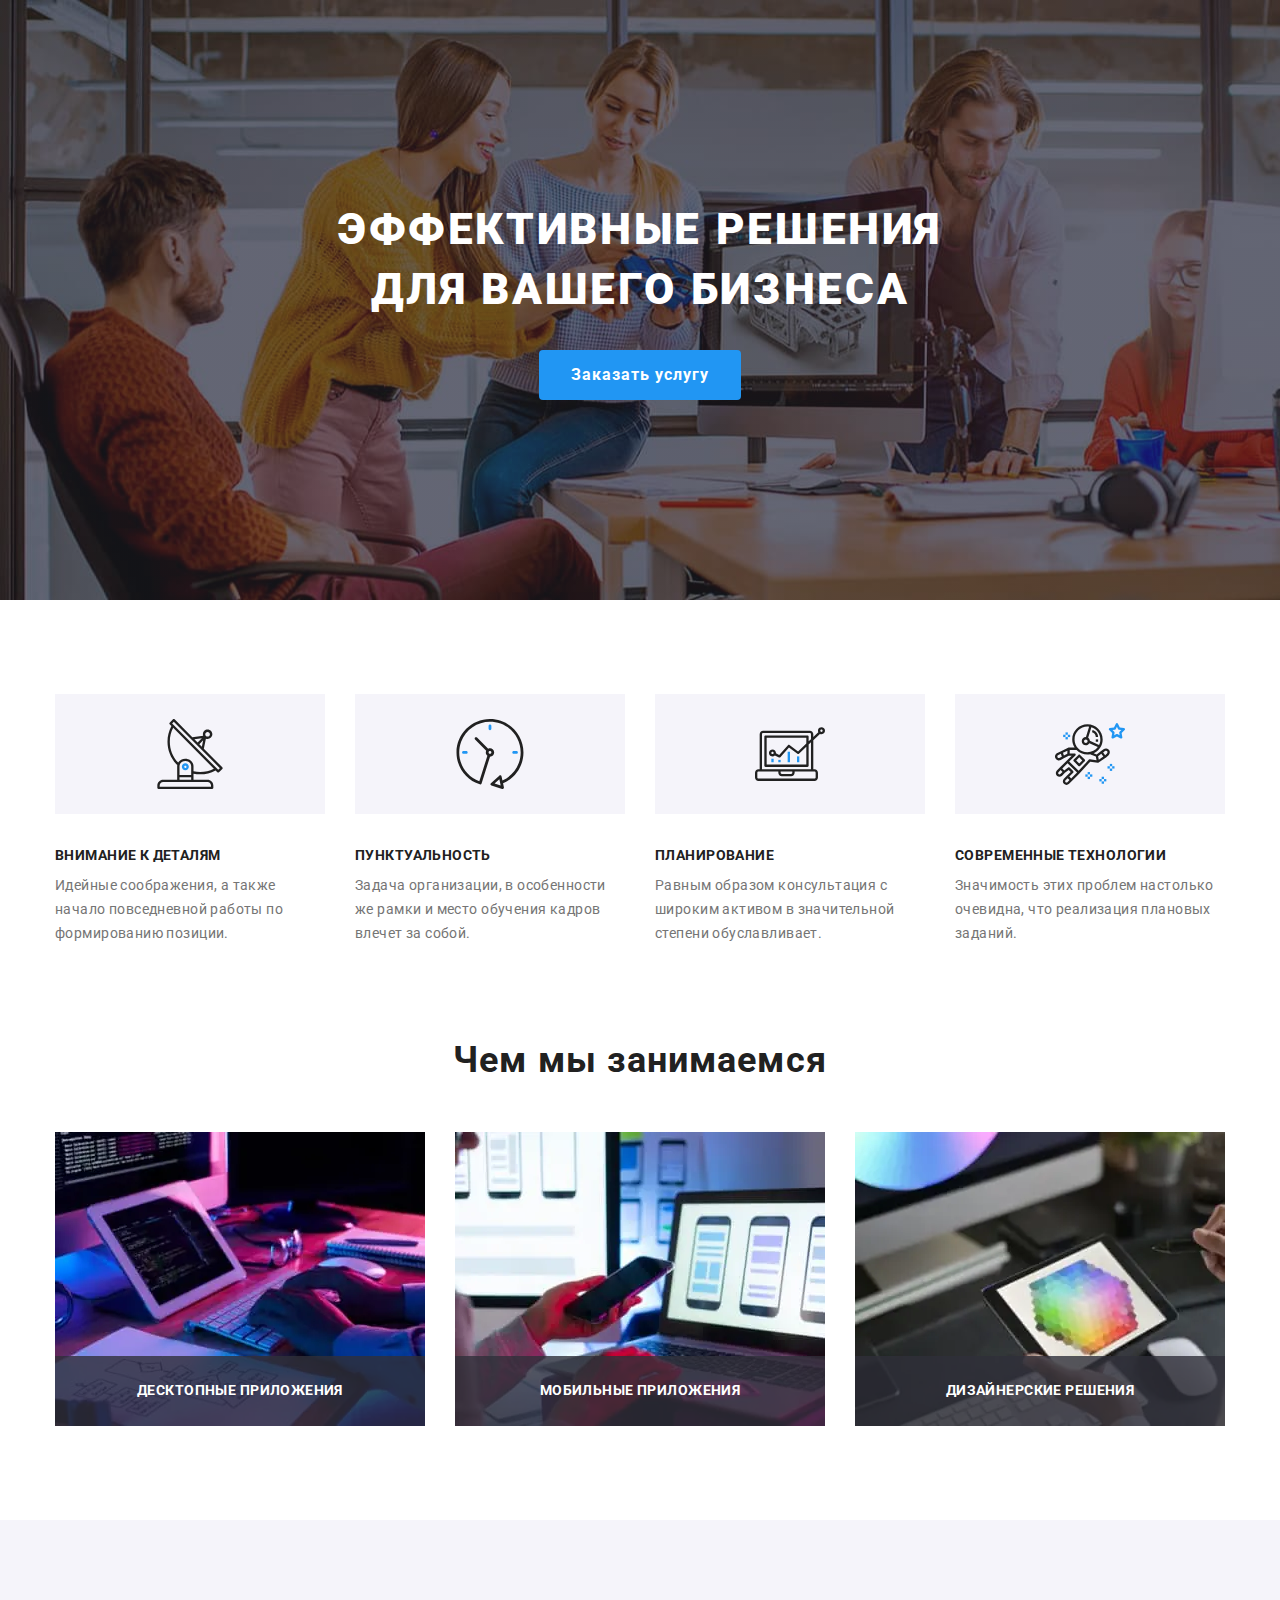
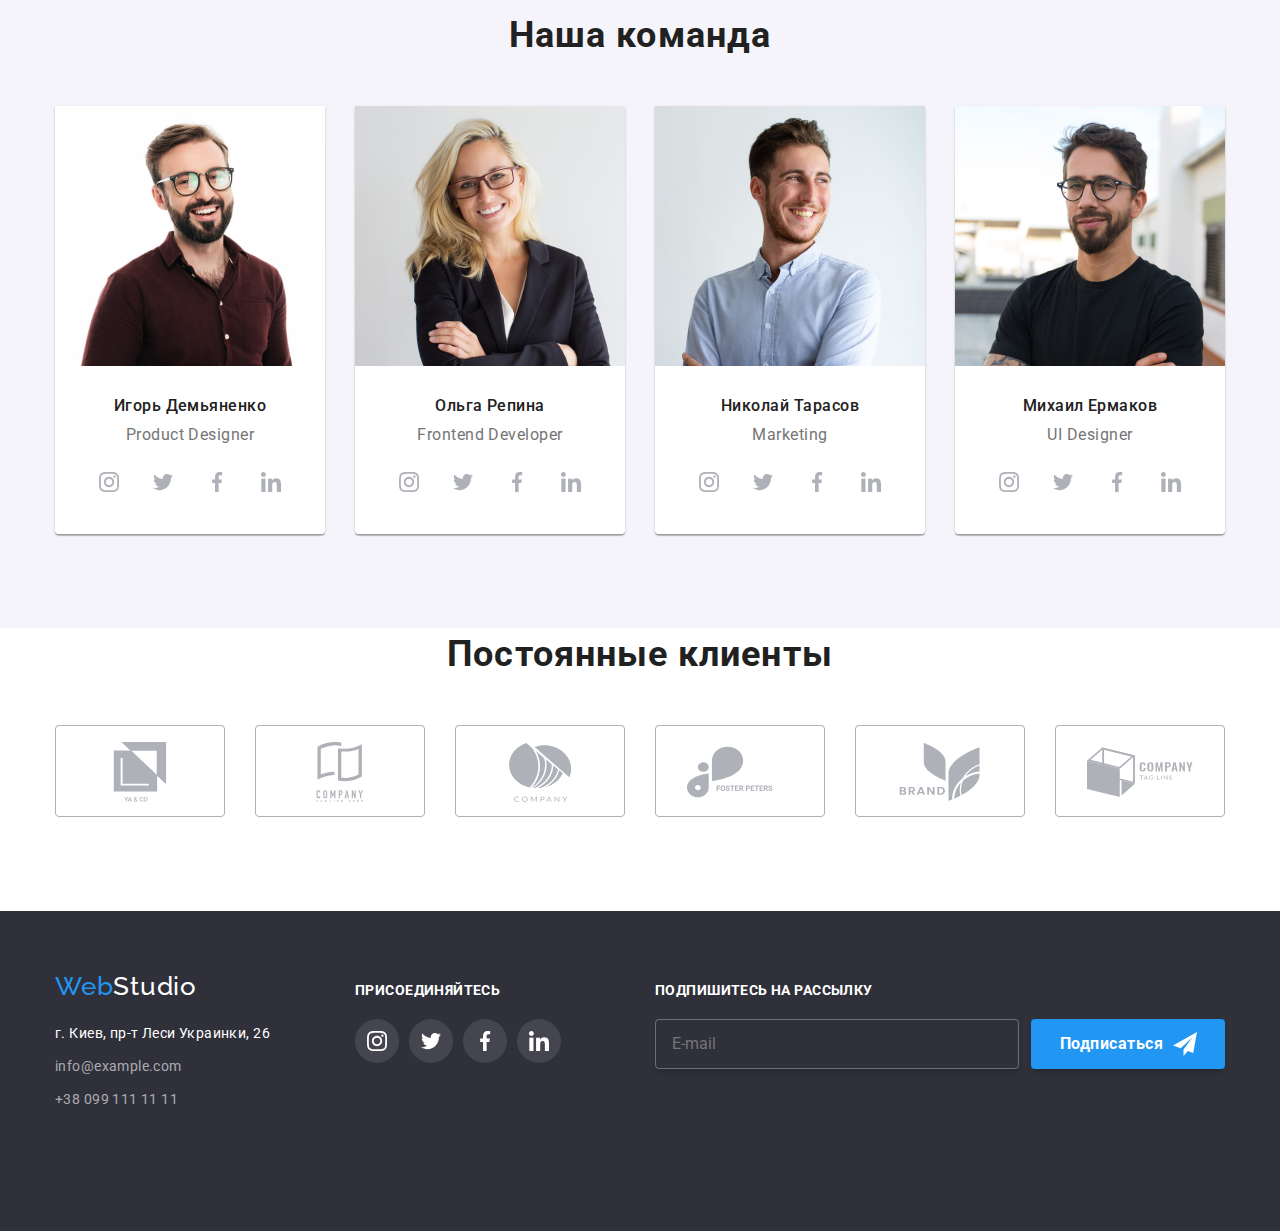
==== commit 502bdc2d: "Секция наша команда для моб." ====
--- a/index.html
+++ b/index.html
@@ -106,7 +106,7 @@
         </div>
     </section>
 
-    <!-- <section class="section-team">
+    <section class="section-team">
         <div class="container">
         <h2 class="section-title">Наша команда</h2>
 
@@ -119,7 +119,7 @@
                     media="(min-width: 768px)" />
                     <source srcset="./images/phone/team-phone/designer.jpg 1px, ./images/phone/team-phone/designer@2x.jpg 2x"
                     media="(max-width: 767px)" />
-                <img src="./images/phone/team-phone/designer.jpg" alt="Дизайнер компании" />
+                <img class="team-photo" src="./images/phone/team-phone/designer.jpg" alt="Дизайнер компании" />
                 </picture>
                 <div class="team-info">
             <h3 class="title">Игорь Демьяненко</h3>
@@ -148,7 +148,7 @@
                         media="(min-width: 768px)" />
                     <source srcset="./images/phone/team-phone/developer.jpg 1px, ./images/phone/team-phone/developer@2x.jpg 2x"
                         media="(max-width: 767px)" />
-                <img src="./images/phone/team-phone/developer.jpg" alt="Девелопер компании" />
+                <img class="team-photo" src="./images/phone/team-phone/developer.jpg" alt="Девелопер компании" />
                 </picture>
                 <div class="team-info">
             <h3 class="title">Ольга Репина</h3>
@@ -177,7 +177,7 @@
                         media="(min-width: 768px)" />
                     <source srcset="./images/phone/team-phone/marketing.jpg 1px, ./images/phone/team-phone/marketing@2x.jpg 2x"
                         media="(max-width: 767px)" />
-                <img src="./images/phone/team-phone/marketing.jpg" alt="Маркетолог компании" />
+                <img class="team-photo" src="./images/phone/team-phone/marketing.jpg" alt="Маркетолог компании" />
                 </picture>
                 <div class="team-info">
             <h3 class="title">Николай Тарасов</h3>
@@ -206,7 +206,7 @@
                         media="(min-width: 768px)" />
                     <source srcset="./images/phone/team-phone/uidesigner.jpg 1px, ./images/phone/team-phone/uidesigner@2x.jpg 2x"
                         media="(max-width: 767px)" />
-                <img src="./images/phone/team-phone/uidesigner.jpg" alt="Дизайнер пользовательского интерфейса компании" />
+                <img class="team-photo" src="./images/phone/team-phone/uidesigner.jpg" alt="Дизайнер пользовательского интерфейса компании" />
                 </picture>
                 <div class="team-info">
             <h3 class="title">Михаил Ермаков</h3>
@@ -229,7 +229,7 @@
         </li>
         </ul>
         </div>
-    </section> -->
+    </section>
 
     <section class="section companies">
         <div class="container">
--- a/css/main.min.css
+++ b/css/main.min.css
@@ -1,2 +1,2 @@
-:root{--header-bgc: #ffffff;--footer-bgc: #2f303a;--primary-bgc: #e5e5e5;--secondary-bgc: #f5f4fa;--primary-text-color: #212121;--secondary-text-color: #757575;--accent-colour: #2196f3;--secondary-white-color: rgba(255, 255, 255, 0.6);--primary-white-color: #ffffff;--primary-black-color: #000000;--adress-color: rgba(255, 255, 255, 0.6);--accent-secondary-color: #188ce8;--work-list-set-gap: 30px;--header-border-color: #ececec;--social-link-team-color: #afb1b8;--label-bg-color: rgba(47, 48, 58, 0.8);--works-overlay-color: rgba(33, 150, 243, 0.9);--backdrop-bg-color: rgba(0, 0, 0, 0.2)}.visually-hidden{position:absolute !important;clip:rect(1px 1px 1px 1px);clip:rect(1px, 1px, 1px, 1px);padding:0 !important;border:0 !important;height:1px !important;width:1px !important;overflow:hidden}body{background-color:var(--primary-white-color);color:var(--primary-text-color);font-family:Roboto, sans-serif}img{display:block}p:last-child{margin-bottom:0}.list{list-style-type:none;padding-left:0;margin-top:0;margin-bottom:0}.title{margin-top:0}.link{color:var(--primary-text-color);text-decoration:none}.link-anim:hover,.link-anim:focus{color:var(--accent-colour)}.link-anim{transition-property:color;transition-duration:250ms;transition-timing-function:cubic-bezier(0.4, 0, 0.2, 1)}@media screen and (max-width: 1199px){.section{padding-top:60px;padding-bottom:60px}}@media screen and (min-width: 1200px){.section{padding-top:94px;padding-bottom:94px}}.container{padding-left:15px;padding-right:15px;margin-left:auto;margin-right:auto}@media screen and (min-width: 480px){.container{width:450px}}@media screen and (min-width: 768px){.container{width:738px}}@media screen and (min-width: 1200px){.container{width:1200px}}.hero .button{background-color:var(--accent-colour);color:var(--primary-white-color);border:0px;border-radius:4px;padding:10px 32px;cursor:pointer;font-family:inherit;font-size:16px;line-height:1.88;font-weight:700;letter-spacing:0.06em;transition:background-color 250ms cubic-bezier(0.4, 0, 0.2, 1)}.hero .button:hover,.hero .button:focus{background-color:var(--accent-secondary-color)}.close-button{background-color:transparent;padding:0;position:absolute;top:8px;right:8px;width:30px;height:30px;border:1px solid rgba(0,0,0,0.1);border-radius:50%;cursor:pointer}.close-button-icon{fill:var(--primary-black-color);width:18px;height:18px;margin-top:6px}.close-button:hover .close-button-icon,.close-button:focus .close-button-icon{fill:var(--accent-colour)}.modal-form-submit{color:var(--primary-white-color);background-color:var(--accent-colour);font-weight:700;font-size:16px;line-height:1.87;border:none;box-shadow:0px 4px 4px rgba(0,0,0,0.15);border-radius:4px;display:flex;align-items:center;justify-content:center;letter-spacing:0.06em;padding-top:10px;padding-bottom:10px;padding-left:56px;padding-right:56px;margin-left:auto;margin-right:auto;margin-top:30px;transition:background-color 250ms cubic-bezier(0.4, 0, 0.2, 1)}.modal-form-submit:hover,.modal-form-submit:focus{background-color:var(--accent-secondary-color)}.send-icon{fill:var(--primary-white-color);width:24px;height:24px;margin-left:10px}.email-submit-button{display:inline-flex;align-items:center;color:var(--primary-white-color);background-color:var(--accent-colour);border:0px;box-shadow:0px 4px 4px rgba(0,0,0,0.15);border-radius:4px;cursor:pointer;margin-left:12px;padding-left:29px;padding-right:28px;font-style:normal;font-weight:700;font-size:16px;line-height:1.88;letter-spacing:0.03em;transition-property:background-color;transition-duration:250ms;transition-timing-function:cubic-bezier(0.4, 0, 0.2, 1)}.email-submit-button:hover,.email-submit-button:focus{color:var(--primary-white-color);background-color:var(--accent-secondary-color)}@media screen and (max-width: 1199px){.email-submit-button{max-width:200px;height:50px;margin-left:auto;margin-right:auto;margin-top:20px}}.button-list{display:flex;justify-content:center;margin-bottom:50px}.filt-button{color:var(--primary-text-color);background-color:var(--secondary-bgc);border-radius:4px;padding:6px 22px;border:0px;cursor:pointer;font-family:Roboto;font-weight:500;font-size:16px;line-height:1.6;text-align:center;letter-spacing:0.03em;transition-property:color, background-color, box-shadow;transition-duration:250ms;transition-timing-function:cubic-bezier(0.4, 0, 0.2, 1)}.filt-button-item:not(:first-child){margin-left:8px}.filt-button:hover,.filt-button:focus{box-shadow:0px 3px 1px rgba(0,0,0,0.1),0px 1px 2px rgba(0,0,0,0.08),0px 2px 2px rgba(0,0,0,0.12);background-color:var(--accent-colour);color:var(--primary-white-color)}.backdrop{background-color:var(--backdrop-bg-color);position:fixed;top:0;left:0;z-index:100;width:100%;height:100%;opacity:1;visibility:visible;pointer-events:auto;transition:opacity 500ms cubic-bezier(0.4, 0, 0.2, 1),visibility 500ms cubic-bezier(0.4, 0, 0.2, 1)}.backdrop.is-hidden{opacity:0;visibility:hidden;pointer-events:none}.modal-window{background-color:var(--primary-white-color);position:absolute;top:50%;left:50%;transform:translate(-50%, -50%);min-width:528px;min-height:580px}.modal-title{color:var(--primary-text-color);font-weight:700;font-size:20px;line-height:1.15;text-align:center;letter-spacing:0.03em;margin-top:0;margin-bottom:12px}.section-title{font-weight:700;font-size:28px;line-height:1.17;letter-spacing:0.03em;text-align:center;margin-top:0;margin-bottom:50px}@media screen and (min-width: 1200px){.section-title{font-size:36px}}.thumb{position:relative;overflow:hidden}.logo{color:var(--primary-black-color);text-decoration:none;font-family:Raleway;font-weight:500;font-size:26px;line-height:1.2;letter-spacing:0.03em;transition-property:color;transition-duration:250ms;transition-timing-function:cubic-bezier(0.4, 0, 0.2, 1)}.logo:hover,.logo:focus{color:var(--accent-colour)}.accent{color:var(--accent-colour)}.email-form-text{color:var(--primary-white-color);margin-top:0;margin-bottom:20px;font-weight:700;font-size:14px;line-height:1.14;letter-spacing:0.03em;text-transform:uppercase}.email-form{display:flex}.email-input{padding-left:16px;flex-grow:1;height:50px;color:var(--primary-white-color);background-color:transparent;border:1px solid rgba(255,255,255,0.3);box-shadow:0px 4px 4px rgba(0,0,0,0.15);border-radius:4px}@media screen and (max-width: 1199px){.email-form{flex-direction:column}}.modal-form{display:flex;flex-direction:column;padding:40px}.modal-form-icon{position:absolute;width:18px;height:18px;top:50%;left:12px;transform:translateY(-50%)}.modal-form-box{display:block;position:relative}.input-form{padding-left:42px;padding-top:12px;padding-bottom:12px;width:100%;border:1px solid rgba(33,33,33,0.2);border-radius:4px;margin-top:4px}.input-form:focus{border-color:var(--accent-colour)}.input-form:focus+.modal-form-icon{fill:var(--accent-colour)}.modal-form-label{color:var(--secondary-text-color);font-size:12px;line-height:1.16;letter-spacing:0.01em;margin-top:4px;margin-bottom:10px}.modal-textarea.input-form{resize:none;height:120px;margin-top:4px;padding-left:16px}.modal-textarea:focus{border-color:var(--accent-colour)}.checkbox-label{color:var(--secondary-text-color);display:flex;justify-content:center;align-items:center;font-size:12px;line-height:0.85;letter-spacing:0.03em;margin-top:20px}.checkbox-label::before{display:block;content:"";cursor:pointer;border:2px solid var(--primary-text-color);border-radius:4px;width:16px;height:15px;margin-right:8px;transition-property:border-color, background-color;transition-duration:250ms;transition-timing-function:cubic-bezier(0.4, 0, 0.2, 1)}.modal-check{bottom:120px;left:90px}.modal-check:checked+.checkbox-label::before{border-color:transparent;background-color:var(--accent-colour);background-image:url(../images/bg-images/check-icon.svg);background-repeat:no-repeat}.checkbox-icon{position:absolute;width:11px;height:8px;opacity:0;transform:translateX(-50%)}.modal-form-link{color:var(--accent-colour)}.team-social-link{width:44px;height:44px;padding:12px;border-radius:50%;transition-property:background-color;transition-duration:250ms;transition-timing-function:cubic-bezier(0.4, 0, 0.2, 1)}.social-links{display:flex;justify-content:center;align-items:center}.social-links-icons{fill:var(--social-link-team-color);width:20px;height:20px;transition-property:fill;transition-duration:250ms;transition-timing-function:cubic-bezier(0.4, 0, 0.2, 1)}.team-social-link:hover,.team-social-link:focus{background-color:var(--accent-colour)}.team-social-link:focus .social-links-icons,.team-social-link:hover .social-links-icons{fill:var(--primary-white-color)}.social-links-item{display:flex;justify-content:center;align-items:center}.social-links-item:not(:first-child){margin-left:10px}.social-links-title{color:var(--primary-white-color);font-size:14px;line-height:1.14;letter-spacing:0.03em;text-transform:uppercase;margin-top:0px;margin-bottom:20px}.social-links-icons.footer-icons{fill:var(--primary-white-color)}.footer-social-link{background-color:rgba(255,255,255,0.1);width:44px;height:44px;border-radius:50%;display:flex;justify-content:center;align-items:center;transition-property:background-color;transition-duration:250ms;transition-timing-function:cubic-bezier(0.4, 0, 0.2, 1)}.footer-social-link:hover,.footer-social-link:focus{background-color:var(--accent-colour)}.contacts{display:flex;margin-left:auto}.contacts-item .link{display:flex}.contact-icon{fill:var(--secondary-text-color);margin-right:10px}.contacts-item .link:hover .contact-icon,.contacts-item .link:focus .contact-icon{fill:var(--accent-colour)}.mail-icon{margin:auto;margin-right:10px;width:16px;height:12px;transition-property:fill;transition-duration:250ms;transition-timing-function:cubic-bezier(0.4, 0, 0.2, 1)}.tel-icon{width:10px;height:16px;transition-property:fill;transition-duration:250ms;transition-timing-function:cubic-bezier(0.4, 0, 0.2, 1)}.contacts-item:not(:first-child){margin-left:50px}.contacts .link{color:var(--secondary-text-color)}.contacts .link:hover,.contacts .link:focus{color:var(--accent-colour)}.header{background-color:var(--primary-white-color);border-bottom:1px solid var(--header-border-color);font-weight:500;font-size:14px;line-height:1.14;letter-spacing:0.02em;padding-top:24px;padding-bottom:25px}.container.header-container{display:flex;align-items:center}.nav{display:flex;align-items:center}.site-nav{display:flex;margin-left:93px}.nav-item:not(:first-child){margin-left:50px}.site-nav .link.current{color:var(--accent-colour)}.nav-item.current{position:relative}.site-nav .link.current::after{display:block;position:absolute;bottom:-33px;content:'';background-color:var(--accent-colour);width:100%;height:4px;border-radius:2px;border:1px solid var(--accent-colour)}.footer{background-color:var(--footer-bgc);padding-top:60px;padding-bottom:60px}@media screen and (max-width: 1199px){.footer{text-align:center}}.footer .logo{color:var(--primary-white-color);text-decoration:none;font-family:Raleway;font-weight:500;font-size:24px;line-height:1.17;letter-spacing:0.03em}.footer .logo:hover,.footer .logo:focus{color:var(--accent-colour)}.adress{margin-top:20px}.adress .text{color:var(--primary-white-color);margin-top:0;margin-bottom:8px;font-style:normal;font-weight:400;font-size:14px;line-height:1.7;letter-spacing:0.03em}.adress-link{color:var(--adress-color);font-style:normal;font-weight:400;font-size:14px;line-height:1.7;letter-spacing:0.03em}.adress-item:first-child{margin-bottom:8px}.adress-list .link:hover,.adress-list .link:focus{color:var(--accent-colour)}.footer-links-list{display:flex}.footer-links-item:not(:first-child){margin-left:10px}@media screen and (max-width: 767px){.footer-links-list{justify-content:center}.footer-links{margin-bottom:60px}}@media screen and (min-width: 768px){.container.footer-box{display:flex;align-items:baseline;justify-content:space-between}.footer-left-side{flex-wrap:wrap;justify-content:space-between}}@media screen and (min-width: 1200px){.footer .logo{font-size:26px;line-height:1.2}.adress .text{margin-bottom:9px}.adress-item:first-child{margin-bottom:9px}.footer-left-side{display:flex;width:calc((100% - 30px) / 2)}.footer-form{width:calc((100% - 30px) / 2)}.footer-links{display:inline-block;width:calc((100% - 30px) / 2)}.footer-left-side{display:flex;align-items:baseline}}.container.hero-container{margin-left:auto;margin-right:auto;padding-left:15px;padding-right:15px}@media screen and (max-width: 767px){.container.hero-container{max-width:400px}}@media screen and (min-width: 768px){.container.hero-container{max-width:400px}}@media screen and (min-width: 1200px){.container.hero-container{max-width:696px}}.hero .title{color:var(--primary-white-color);font-weight:900;text-align:center;letter-spacing:0.06em;text-transform:uppercase;margin-top:0;margin-bottom:30px;font-size:26px;line-height:1.6;margin-left:auto;margin-right:auto}.hero{background-color:#2f303a;background-image:linear-gradient(rgba(47,48,58,0.4), rgba(47,48,58,0.4)),url(../images/phone/bg-phone/hero-bg.jpg);background-repeat:no-repeat;background-size:cover;max-width:480px;padding-top:118px;padding-bottom:118px;text-align:center;margin-left:auto;margin-right:auto}@media screen and (min-device-pixel-ratio: 2) and (max-width: 767px), screen and (min-resolution: 192dpi) and (max-width: 767px), screen and (min-resolution: 2dppx) and (max-width: 767px){.hero{background-color:#2f303a;background-image:linear-gradient(rgba(47,48,58,0.4), rgba(47,48,58,0.4)),url(../images/phone/bg-phone/hero-bg@2x.jpg)}}@media screen and (min-width: 768px){.hero{background-color:#2f303a;background-image:linear-gradient(rgba(47,48,58,0.4), rgba(47,48,58,0.4)),url(../images/tablet/bg-tablet/bg-hero.jpg);max-width:768px}}@media screen and (min-device-pixel-ratio: 2) and (min-width: 768px), screen and (min-resolution: 192dpi) and (min-width: 768px), screen and (min-resolution: 2dppx) and (min-width: 768px){.hero{background-color:#2f303a;background-image:linear-gradient(rgba(47,48,58,0.4), rgba(47,48,58,0.4)),url(../images/tablet/bg-tablet/bg-hero@2x.jpg);max-width:768px}}@media screen and (min-width: 1200px){.hero{background-color:#2f303a;background-image:linear-gradient(rgba(47,48,58,0.4), rgba(47,48,58,0.4)),url(../images/desktop/bg-desktop/hero-bg.jpg);max-width:1600px;padding-top:200px;padding-bottom:200px}.hero .title{font-size:44px;line-height:1.36}}@media screen and (min-device-pixel-ratio: 2) and (min-width: 1200px), screen and (min-resolution: 192dpi) and (min-width: 1200px), screen and (min-resolution: 2dppx) and (min-width: 1200px){.hero{background-color:#2f303a;background-image:linear-gradient(rgba(47,48,58,0.4), rgba(47,48,58,0.4)),url(../images/desktop/bg-desktop/hero-bg@2x.jpg);max-width:1600px;padding-top:200px;padding-bottom:200px}}.pros-list .title{margin-top:0;margin-bottom:10px;font-weight:700;font-size:14px;line-height:1.14;letter-spacing:0.03em;text-transform:uppercase}.pros-list .text{color:var(--secondary-text-color);font-size:14px;line-height:1.7;letter-spacing:0.03em;margin-top:0;margin-bottom:0}.pros-icons{width:100%;height:120px;background-color:var(--secondary-bgc);padding:25px 100px;margin-bottom:30px}@media screen and (max-width: 767px){.pros-list .title{text-align:center}.pros-list .text{margin-bottom:30px}}@media screen and (min-width: 768px){.pros-list{margin-top:calc(-1 * var(--work-list-set-gap));margin-left:calc(-1 * var(--work-list-set-gap));display:flex;flex-wrap:wrap}.pros-list-item{margin-left:var(--work-list-set-gap);margin-top:var(--work-list-set-gap);flex-basis:calc(100% / 2 - var(--work-list-set-gap))}}@media screen and (min-width: 1200px){.section.pros{padding-bottom:47px}.pros-list-item{margin-top:var(--work-list-set-gap);margin-left:var(--work-list-set-gap);flex-basis:calc(100% / 4 - var(--work-list-set-gap))}}.section.job{padding-top:47px}.job-list{margin-top:calc(-1 * var(--work-list-set-gap));margin-left:calc(-1 * var(--work-list-set-gap));display:flex;flex-wrap:wrap}.job-list .item-list{margin-top:var(--work-list-set-gap);margin-left:var(--work-list-set-gap);flex-basis:calc(100% / 3 - var(--work-list-set-gap))}.job-list-label{color:var(--primary-white-color);background-color:var(--label-bg-color);font-weight:700;font-size:14px;line-height:1.14;text-align:center;letter-spacing:0.03em;text-transform:uppercase;width:100%;height:70px;position:absolute;bottom:0;margin:0;padding-top:27px}@media screen and (max-width: 1199px){.section.job{display:none}}.section-team{background-color:var(--secondary-bgc)}.team-item{box-shadow:0px 1px 3px rgba(0,0,0,0.12),0px 1px 1px rgba(0,0,0,0.14),0px 2px 1px rgba(0,0,0,0.2);border-radius:0px 0px 4px 4px}.team-list .title{font-weight:500;font-size:16px;line-height:1.19;letter-spacing:0.03em;text-align:center;margin-bottom:10px}.team-list .text{color:var(--secondary-text-color);font-size:16px;line-height:1.19;letter-spacing:0.03em;text-align:center;margin-top:0}.team-info{border-radius:0px 0px 4px 4px;padding-top:var(--work-list-set-gap);padding-bottom:24px;background-color:var(--primary-white-color)}.section-team{padding-top:60px;padding-bottom:60px}@media screen and (min-width: 480px) and (max-width: 767px){.team-item{max-width:450px}}@media screen and (min-width: 768px){.team-item{margin-top:var(--work-list-set-gap);margin-left:var(--work-list-set-gap);flex-basis:calc(100% / 2 - var(--work-list-set-gap))}.team-list{margin:auto;margin-top:calc(-1 * var(--work-list-set-gap));margin-left:calc(-1 * var(--work-list-set-gap));display:flex;flex-wrap:wrap}}@media screen and (min-width: 1200px){.team-item{margin-top:var(--work-list-set-gap);margin-left:var(--work-list-set-gap);flex-basis:calc(100% / 4 - var(--work-list-set-gap))}.team-info{padding-bottom:var(--work-list-set-gap)}.section-team{padding-top:94px;padding-bottom:94px}}.work-list{margin:auto;margin-top:calc(-1 * var(--work-list-set-gap));margin-left:calc(-1 * var(--work-list-set-gap));display:flex;flex-wrap:wrap}.work-link{display:block;transition-property:box-shadow;transition-duration:250ms;transition-timing-function:cubic-bezier(0.4, 0, 0.2, 1)}.work-link:hover,.work-link:focus{box-shadow:0px 1px 1px rgba(0,0,0,0.12),0px 4px 4px rgba(0,0,0,0.06),1px 4px 6px rgba(0,0,0,0.16)}.work-list .item{margin-top:var(--work-list-set-gap);margin-left:var(--work-list-set-gap);flex-basis:calc(100% / 3 - var(--work-list-set-gap))}.work-list .title{color:var(--primary-text-color);font-weight:700;font-size:18px;line-height:2;letter-spacing:0.06em;margin:0}.work-list .text{color:var(--secondary-text-color);font-size:16px;line-height:1.88;letter-spacing:0.03em;margin:0}.work-info{border:1px solid #eeeeee;border-top:1px solid rgba(255,255,255,0);padding:20px 24px}.overlay-text{color:var(--primary-white-color);margin:0;font-size:18px;line-height:1.55;letter-spacing:0.03em}.works-overlay{width:100%;height:100%;padding:63px 24px;background-color:var(--works-overlay-color);position:absolute;bottom:0;transform:translateY(100%);transition-property:transform;transition-duration:250ms;transition-timing-function:cubic-bezier(0.4, 0, 0.2, 1)}.work-link:focus .works-overlay,.work-link:hover .works-overlay{transform:translateY(0)}.companies-icons{fill:var(--social-link-team-color);width:106px;height:60px;transition-property:fill;transition-duration:250ms;transition-timing-function:cubic-bezier(0.4, 0, 0.2, 1)}.companies-list-item{margin-top:var(--work-list-set-gap);margin-left:var(--work-list-set-gap)}.companies-link{border:1px solid var(--social-link-team-color);border-radius:4px;width:100%;height:92px;display:flex;justify-content:center;align-content:center;padding-top:16px;padding-bottom:16px;transition-property:border;transition-duration:250ms;transition-timing-function:cubic-bezier(0.4, 0, 0.2, 1)}.companies-link:hover,.companies-link:focus{border:1px solid var(--accent-colour);border-radius:4px}.companies-link:hover .companies-icons,.companies-link:focus .companies-icons{fill:var(--accent-colour)}.companies-list{display:flex;flex-wrap:wrap;margin-top:calc(-1 * var(--work-list-set-gap));margin-left:calc(-1 * var(--work-list-set-gap))}@media screen and (max-width: 767px){.companies-list-item{flex-basis:calc(100% / 2 - var(--work-list-set-gap))}}@media screen and (min-width: 768px){.companies-list-item{flex-basis:calc(100% / 3 - var(--work-list-set-gap))}}@media screen and (min-width: 1200px){.section.companies{padding-top:5px}.companies-list-item{flex-basis:calc(100% / 6 - var(--work-list-set-gap))}}
+:root{--header-bgc: #ffffff;--footer-bgc: #2f303a;--primary-bgc: #e5e5e5;--secondary-bgc: #f5f4fa;--primary-text-color: #212121;--secondary-text-color: #757575;--accent-colour: #2196f3;--secondary-white-color: rgba(255, 255, 255, 0.6);--primary-white-color: #ffffff;--primary-black-color: #000000;--adress-color: rgba(255, 255, 255, 0.6);--accent-secondary-color: #188ce8;--work-list-set-gap: 30px;--header-border-color: #ececec;--social-link-team-color: #afb1b8;--label-bg-color: rgba(47, 48, 58, 0.8);--works-overlay-color: rgba(33, 150, 243, 0.9);--backdrop-bg-color: rgba(0, 0, 0, 0.2)}.visually-hidden{position:absolute !important;clip:rect(1px 1px 1px 1px);clip:rect(1px, 1px, 1px, 1px);padding:0 !important;border:0 !important;height:1px !important;width:1px !important;overflow:hidden}body{background-color:var(--primary-white-color);color:var(--primary-text-color);font-family:Roboto, sans-serif}img{display:block}p:last-child{margin-bottom:0}.list{list-style-type:none;padding-left:0;margin-top:0;margin-bottom:0}.title{margin-top:0}.link{color:var(--primary-text-color);text-decoration:none}.link-anim:hover,.link-anim:focus{color:var(--accent-colour)}.link-anim{transition-property:color;transition-duration:250ms;transition-timing-function:cubic-bezier(0.4, 0, 0.2, 1)}@media screen and (max-width: 1199px){.section{padding-top:60px;padding-bottom:60px}}@media screen and (min-width: 1200px){.section{padding-top:94px;padding-bottom:94px}}.container{padding-left:15px;padding-right:15px;margin-left:auto;margin-right:auto}@media screen and (min-width: 480px){.container{width:450px}}@media screen and (min-width: 768px){.container{width:738px}}@media screen and (min-width: 1200px){.container{width:1200px}}.hero .button{background-color:var(--accent-colour);color:var(--primary-white-color);border:0px;border-radius:4px;padding:10px 32px;cursor:pointer;font-family:inherit;font-size:16px;line-height:1.88;font-weight:700;letter-spacing:0.06em;transition:background-color 250ms cubic-bezier(0.4, 0, 0.2, 1)}.hero .button:hover,.hero .button:focus{background-color:var(--accent-secondary-color)}.close-button{background-color:transparent;padding:0;position:absolute;top:8px;right:8px;width:30px;height:30px;border:1px solid rgba(0,0,0,0.1);border-radius:50%;cursor:pointer}.close-button-icon{fill:var(--primary-black-color);width:18px;height:18px;margin-top:6px}.close-button:hover .close-button-icon,.close-button:focus .close-button-icon{fill:var(--accent-colour)}.modal-form-submit{color:var(--primary-white-color);background-color:var(--accent-colour);font-weight:700;font-size:16px;line-height:1.87;border:none;box-shadow:0px 4px 4px rgba(0,0,0,0.15);border-radius:4px;display:flex;align-items:center;justify-content:center;letter-spacing:0.06em;padding-top:10px;padding-bottom:10px;padding-left:56px;padding-right:56px;margin-left:auto;margin-right:auto;margin-top:30px;transition:background-color 250ms cubic-bezier(0.4, 0, 0.2, 1)}.modal-form-submit:hover,.modal-form-submit:focus{background-color:var(--accent-secondary-color)}.send-icon{fill:var(--primary-white-color);width:24px;height:24px;margin-left:10px}.email-submit-button{display:inline-flex;align-items:center;color:var(--primary-white-color);background-color:var(--accent-colour);border:0px;box-shadow:0px 4px 4px rgba(0,0,0,0.15);border-radius:4px;cursor:pointer;margin-left:12px;padding-left:29px;padding-right:28px;font-style:normal;font-weight:700;font-size:16px;line-height:1.88;letter-spacing:0.03em;transition-property:background-color;transition-duration:250ms;transition-timing-function:cubic-bezier(0.4, 0, 0.2, 1)}.email-submit-button:hover,.email-submit-button:focus{color:var(--primary-white-color);background-color:var(--accent-secondary-color)}@media screen and (max-width: 1199px){.email-submit-button{max-width:200px;height:50px;margin-left:auto;margin-right:auto;margin-top:20px}}.button-list{display:flex;justify-content:center;margin-bottom:50px}.filt-button{color:var(--primary-text-color);background-color:var(--secondary-bgc);border-radius:4px;padding:6px 22px;border:0px;cursor:pointer;font-family:Roboto;font-weight:500;font-size:16px;line-height:1.6;text-align:center;letter-spacing:0.03em;transition-property:color, background-color, box-shadow;transition-duration:250ms;transition-timing-function:cubic-bezier(0.4, 0, 0.2, 1)}.filt-button-item:not(:first-child){margin-left:8px}.filt-button:hover,.filt-button:focus{box-shadow:0px 3px 1px rgba(0,0,0,0.1),0px 1px 2px rgba(0,0,0,0.08),0px 2px 2px rgba(0,0,0,0.12);background-color:var(--accent-colour);color:var(--primary-white-color)}.backdrop{background-color:var(--backdrop-bg-color);position:fixed;top:0;left:0;z-index:100;width:100%;height:100%;opacity:1;visibility:visible;pointer-events:auto;transition:opacity 500ms cubic-bezier(0.4, 0, 0.2, 1),visibility 500ms cubic-bezier(0.4, 0, 0.2, 1)}.backdrop.is-hidden{opacity:0;visibility:hidden;pointer-events:none}.modal-window{background-color:var(--primary-white-color);position:absolute;top:50%;left:50%;transform:translate(-50%, -50%);min-width:528px;min-height:580px}.modal-title{color:var(--primary-text-color);font-weight:700;font-size:20px;line-height:1.15;text-align:center;letter-spacing:0.03em;margin-top:0;margin-bottom:12px}.section-title{font-weight:700;font-size:28px;line-height:1.17;letter-spacing:0.03em;text-align:center;margin-top:0;margin-bottom:50px}@media screen and (min-width: 1200px){.section-title{font-size:36px}}.thumb{position:relative;overflow:hidden}.logo{color:var(--primary-black-color);text-decoration:none;font-family:Raleway;font-weight:500;font-size:26px;line-height:1.2;letter-spacing:0.03em;transition-property:color;transition-duration:250ms;transition-timing-function:cubic-bezier(0.4, 0, 0.2, 1)}.logo:hover,.logo:focus{color:var(--accent-colour)}.accent{color:var(--accent-colour)}.email-form-text{color:var(--primary-white-color);margin-top:0;margin-bottom:20px;font-weight:700;font-size:14px;line-height:1.14;letter-spacing:0.03em;text-transform:uppercase}.email-form{display:flex}.email-input{padding-left:16px;flex-grow:1;height:50px;color:var(--primary-white-color);background-color:transparent;border:1px solid rgba(255,255,255,0.3);box-shadow:0px 4px 4px rgba(0,0,0,0.15);border-radius:4px}@media screen and (max-width: 1199px){.email-form{flex-direction:column}}.modal-form{display:flex;flex-direction:column;padding:40px}.modal-form-icon{position:absolute;width:18px;height:18px;top:50%;left:12px;transform:translateY(-50%)}.modal-form-box{display:block;position:relative}.input-form{padding-left:42px;padding-top:12px;padding-bottom:12px;width:100%;border:1px solid rgba(33,33,33,0.2);border-radius:4px;margin-top:4px}.input-form:focus{border-color:var(--accent-colour)}.input-form:focus+.modal-form-icon{fill:var(--accent-colour)}.modal-form-label{color:var(--secondary-text-color);font-size:12px;line-height:1.16;letter-spacing:0.01em;margin-top:4px;margin-bottom:10px}.modal-textarea.input-form{resize:none;height:120px;margin-top:4px;padding-left:16px}.modal-textarea:focus{border-color:var(--accent-colour)}.checkbox-label{color:var(--secondary-text-color);display:flex;justify-content:center;align-items:center;font-size:12px;line-height:0.85;letter-spacing:0.03em;margin-top:20px}.checkbox-label::before{display:block;content:"";cursor:pointer;border:2px solid var(--primary-text-color);border-radius:4px;width:16px;height:15px;margin-right:8px;transition-property:border-color, background-color;transition-duration:250ms;transition-timing-function:cubic-bezier(0.4, 0, 0.2, 1)}.modal-check{bottom:120px;left:90px}.modal-check:checked+.checkbox-label::before{border-color:transparent;background-color:var(--accent-colour);background-image:url(../images/bg-images/check-icon.svg);background-repeat:no-repeat}.checkbox-icon{position:absolute;width:11px;height:8px;opacity:0;transform:translateX(-50%)}.modal-form-link{color:var(--accent-colour)}.team-social-link{width:44px;height:44px;padding:12px;border-radius:50%;transition-property:background-color;transition-duration:250ms;transition-timing-function:cubic-bezier(0.4, 0, 0.2, 1)}.social-links{display:flex;justify-content:center;align-items:center}.social-links-icons{fill:var(--social-link-team-color);width:20px;height:20px;transition-property:fill;transition-duration:250ms;transition-timing-function:cubic-bezier(0.4, 0, 0.2, 1)}.team-social-link:hover,.team-social-link:focus{background-color:var(--accent-colour)}.team-social-link:focus .social-links-icons,.team-social-link:hover .social-links-icons{fill:var(--primary-white-color)}.social-links-item{display:flex;justify-content:center;align-items:center}.social-links-item:not(:first-child){margin-left:10px}.social-links-title{color:var(--primary-white-color);font-size:14px;line-height:1.14;letter-spacing:0.03em;text-transform:uppercase;margin-top:0px;margin-bottom:20px}.social-links-icons.footer-icons{fill:var(--primary-white-color)}.footer-social-link{background-color:rgba(255,255,255,0.1);width:44px;height:44px;border-radius:50%;display:flex;justify-content:center;align-items:center;transition-property:background-color;transition-duration:250ms;transition-timing-function:cubic-bezier(0.4, 0, 0.2, 1)}.footer-social-link:hover,.footer-social-link:focus{background-color:var(--accent-colour)}.contacts{display:flex;margin-left:auto}.contacts-item .link{display:flex}.contact-icon{fill:var(--secondary-text-color);margin-right:10px}.contacts-item .link:hover .contact-icon,.contacts-item .link:focus .contact-icon{fill:var(--accent-colour)}.mail-icon{margin:auto;margin-right:10px;width:16px;height:12px;transition-property:fill;transition-duration:250ms;transition-timing-function:cubic-bezier(0.4, 0, 0.2, 1)}.tel-icon{width:10px;height:16px;transition-property:fill;transition-duration:250ms;transition-timing-function:cubic-bezier(0.4, 0, 0.2, 1)}.contacts-item:not(:first-child){margin-left:50px}.contacts .link{color:var(--secondary-text-color)}.contacts .link:hover,.contacts .link:focus{color:var(--accent-colour)}.header{background-color:var(--primary-white-color);border-bottom:1px solid var(--header-border-color);font-weight:500;font-size:14px;line-height:1.14;letter-spacing:0.02em;padding-top:24px;padding-bottom:25px}.container.header-container{display:flex;align-items:center}.nav{display:flex;align-items:center}.site-nav{display:flex;margin-left:93px}.nav-item:not(:first-child){margin-left:50px}.site-nav .link.current{color:var(--accent-colour)}.nav-item.current{position:relative}.site-nav .link.current::after{display:block;position:absolute;bottom:-33px;content:'';background-color:var(--accent-colour);width:100%;height:4px;border-radius:2px;border:1px solid var(--accent-colour)}.footer{background-color:var(--footer-bgc);padding-top:60px;padding-bottom:60px}@media screen and (max-width: 1199px){.footer{text-align:center}}.footer .logo{color:var(--primary-white-color);text-decoration:none;font-family:Raleway;font-weight:500;font-size:24px;line-height:1.17;letter-spacing:0.03em}.footer .logo:hover,.footer .logo:focus{color:var(--accent-colour)}.adress{margin-top:20px}.adress .text{color:var(--primary-white-color);margin-top:0;margin-bottom:8px;font-style:normal;font-weight:400;font-size:14px;line-height:1.7;letter-spacing:0.03em}.adress-link{color:var(--adress-color);font-style:normal;font-weight:400;font-size:14px;line-height:1.7;letter-spacing:0.03em}.adress-item:first-child{margin-bottom:8px}.adress-list .link:hover,.adress-list .link:focus{color:var(--accent-colour)}.footer-links-list{display:flex}.footer-links-item:not(:first-child){margin-left:10px}@media screen and (max-width: 767px){.footer-links-list{justify-content:center}.footer-links{margin-bottom:60px}}@media screen and (min-width: 768px){.container.footer-box{align-items:baseline;justify-content:space-between}.footer-left-side{display:flex;flex-wrap:wrap;align-items:baseline;justify-content:space-between;margin-bottom:60px}}@media screen and (min-width: 1200px){.container.footer-box{display:flex}.footer .logo{font-size:26px;line-height:1.2}.adress .text{margin-bottom:9px}.adress-item:first-child{margin-bottom:9px}.footer-left-side{display:flex;width:calc((100% - 30px) / 2)}.footer-form{width:calc((100% - 30px) / 2)}.footer-links{display:inline-block;width:calc((100% - 30px) / 2)}.footer-left-side{display:flex;align-items:baseline}}.container.hero-container{margin-left:auto;margin-right:auto;padding-left:15px;padding-right:15px}@media screen and (max-width: 767px){.container.hero-container{max-width:400px}}@media screen and (min-width: 768px){.container.hero-container{max-width:400px}}@media screen and (min-width: 1200px){.container.hero-container{max-width:696px}}.hero .title{color:var(--primary-white-color);font-weight:900;text-align:center;letter-spacing:0.06em;text-transform:uppercase;margin-top:0;margin-bottom:30px;font-size:26px;line-height:1.6;margin-left:auto;margin-right:auto}.hero{background-color:#2f303a;background-image:linear-gradient(rgba(47,48,58,0.4), rgba(47,48,58,0.4)),url(../images/phone/bg-phone/hero-bg.jpg);background-repeat:no-repeat;background-size:cover;max-width:480px;padding-top:118px;padding-bottom:118px;text-align:center;margin-left:auto;margin-right:auto}@media screen and (min-device-pixel-ratio: 2) and (max-width: 767px), screen and (min-resolution: 192dpi) and (max-width: 767px), screen and (min-resolution: 2dppx) and (max-width: 767px){.hero{background-color:#2f303a;background-image:linear-gradient(rgba(47,48,58,0.4), rgba(47,48,58,0.4)),url(../images/phone/bg-phone/hero-bg@2x.jpg)}}@media screen and (min-width: 768px){.hero{background-color:#2f303a;background-image:linear-gradient(rgba(47,48,58,0.4), rgba(47,48,58,0.4)),url(../images/tablet/bg-tablet/bg-hero.jpg);max-width:768px}}@media screen and (min-device-pixel-ratio: 2) and (min-width: 768px), screen and (min-resolution: 192dpi) and (min-width: 768px), screen and (min-resolution: 2dppx) and (min-width: 768px){.hero{background-color:#2f303a;background-image:linear-gradient(rgba(47,48,58,0.4), rgba(47,48,58,0.4)),url(../images/tablet/bg-tablet/bg-hero@2x.jpg);max-width:768px}}@media screen and (min-width: 1200px){.hero{background-color:#2f303a;background-image:linear-gradient(rgba(47,48,58,0.4), rgba(47,48,58,0.4)),url(../images/desktop/bg-desktop/hero-bg.jpg);max-width:1600px;padding-top:200px;padding-bottom:200px}.hero .title{font-size:44px;line-height:1.36}}@media screen and (min-device-pixel-ratio: 2) and (min-width: 1200px), screen and (min-resolution: 192dpi) and (min-width: 1200px), screen and (min-resolution: 2dppx) and (min-width: 1200px){.hero{background-color:#2f303a;background-image:linear-gradient(rgba(47,48,58,0.4), rgba(47,48,58,0.4)),url(../images/desktop/bg-desktop/hero-bg@2x.jpg);max-width:1600px;padding-top:200px;padding-bottom:200px}}.pros-list .title{margin-top:0;margin-bottom:10px;font-weight:700;font-size:14px;line-height:1.14;letter-spacing:0.03em;text-transform:uppercase}.pros-list .text{color:var(--secondary-text-color);font-size:14px;line-height:1.7;letter-spacing:0.03em;margin-top:0;margin-bottom:0}.pros-icons{width:100%;height:120px;background-color:var(--secondary-bgc);padding:25px 100px;margin-bottom:30px}@media screen and (max-width: 767px){.pros-list .title{text-align:center}.pros-list .text{margin-bottom:30px}}@media screen and (min-width: 768px){.pros-list{margin-top:calc(-1 * var(--work-list-set-gap));margin-left:calc(-1 * var(--work-list-set-gap));display:flex;flex-wrap:wrap}.pros-list-item{margin-left:var(--work-list-set-gap);margin-top:var(--work-list-set-gap);flex-basis:calc(100% / 2 - var(--work-list-set-gap))}}@media screen and (min-width: 1200px){.section.pros{padding-bottom:47px}.pros-list-item{margin-top:var(--work-list-set-gap);margin-left:var(--work-list-set-gap);flex-basis:calc(100% / 4 - var(--work-list-set-gap))}}.section.job{padding-top:47px}.job-list{margin-top:calc(-1 * var(--work-list-set-gap));margin-left:calc(-1 * var(--work-list-set-gap));display:flex;flex-wrap:wrap}.job-list .item-list{margin-top:var(--work-list-set-gap);margin-left:var(--work-list-set-gap);flex-basis:calc(100% / 3 - var(--work-list-set-gap))}.job-list-label{color:var(--primary-white-color);background-color:var(--label-bg-color);font-weight:700;font-size:14px;line-height:1.14;text-align:center;letter-spacing:0.03em;text-transform:uppercase;width:100%;height:70px;position:absolute;bottom:0;margin:0;padding-top:27px}@media screen and (max-width: 1199px){.section.job{display:none}}.section-team{background-color:var(--secondary-bgc)}.team-item{box-shadow:0px 1px 3px rgba(0,0,0,0.12),0px 1px 1px rgba(0,0,0,0.14),0px 2px 1px rgba(0,0,0,0.2);border-radius:0px 0px 4px 4px}.team-list .title{font-weight:500;font-size:16px;line-height:1.19;letter-spacing:0.03em;text-align:center;margin-bottom:10px}.team-list .text{color:var(--secondary-text-color);font-size:16px;line-height:1.19;letter-spacing:0.03em;text-align:center;margin-top:0}.team-info{border-radius:0px 0px 4px 4px;padding-top:var(--work-list-set-gap);padding-bottom:24px;background-color:var(--primary-white-color)}.section-team{padding-top:60px;padding-bottom:60px}@media screen and (max-width: 767px){.team-item{margin-bottom:var(--work-list-set-gap)}.team-photo{width:100%;height:auto}}@media screen and (min-width: 480px){.team-item{max-width:450px}}@media screen and (min-width: 768px){.team-item{margin-top:var(--work-list-set-gap);margin-left:var(--work-list-set-gap);flex-basis:calc(100% / 2 - var(--work-list-set-gap))}.team-list{margin:auto;margin-top:calc(-1 * var(--work-list-set-gap));margin-left:calc(-1 * var(--work-list-set-gap));display:flex;flex-wrap:wrap}}@media screen and (min-width: 1200px){.team-item{margin-top:var(--work-list-set-gap);margin-left:var(--work-list-set-gap);flex-basis:calc(100% / 4 - var(--work-list-set-gap))}.team-info{padding-bottom:var(--work-list-set-gap)}.section-team{padding-top:94px;padding-bottom:94px}}.work-list{margin:auto;margin-top:calc(-1 * var(--work-list-set-gap));margin-left:calc(-1 * var(--work-list-set-gap));display:flex;flex-wrap:wrap}.work-link{display:block;transition-property:box-shadow;transition-duration:250ms;transition-timing-function:cubic-bezier(0.4, 0, 0.2, 1)}.work-link:hover,.work-link:focus{box-shadow:0px 1px 1px rgba(0,0,0,0.12),0px 4px 4px rgba(0,0,0,0.06),1px 4px 6px rgba(0,0,0,0.16)}.work-list .item{margin-top:var(--work-list-set-gap);margin-left:var(--work-list-set-gap);flex-basis:calc(100% / 3 - var(--work-list-set-gap))}.work-list .title{color:var(--primary-text-color);font-weight:700;font-size:18px;line-height:2;letter-spacing:0.06em;margin:0}.work-list .text{color:var(--secondary-text-color);font-size:16px;line-height:1.88;letter-spacing:0.03em;margin:0}.work-info{border:1px solid #eeeeee;border-top:1px solid rgba(255,255,255,0);padding:20px 24px}.overlay-text{color:var(--primary-white-color);margin:0;font-size:18px;line-height:1.55;letter-spacing:0.03em}.works-overlay{width:100%;height:100%;padding:63px 24px;background-color:var(--works-overlay-color);position:absolute;bottom:0;transform:translateY(100%);transition-property:transform;transition-duration:250ms;transition-timing-function:cubic-bezier(0.4, 0, 0.2, 1)}.work-link:focus .works-overlay,.work-link:hover .works-overlay{transform:translateY(0)}.companies-icons{fill:var(--social-link-team-color);width:106px;height:60px;transition-property:fill;transition-duration:250ms;transition-timing-function:cubic-bezier(0.4, 0, 0.2, 1)}.companies-list-item{margin-top:var(--work-list-set-gap);margin-left:var(--work-list-set-gap)}.companies-link{border:1px solid var(--social-link-team-color);border-radius:4px;width:100%;height:92px;display:flex;justify-content:center;align-content:center;padding-top:16px;padding-bottom:16px;transition-property:border;transition-duration:250ms;transition-timing-function:cubic-bezier(0.4, 0, 0.2, 1)}.companies-link:hover,.companies-link:focus{border:1px solid var(--accent-colour);border-radius:4px}.companies-link:hover .companies-icons,.companies-link:focus .companies-icons{fill:var(--accent-colour)}.companies-list{display:flex;flex-wrap:wrap;margin-top:calc(-1 * var(--work-list-set-gap));margin-left:calc(-1 * var(--work-list-set-gap))}@media screen and (max-width: 767px){.companies-list-item{flex-basis:calc(100% / 2 - var(--work-list-set-gap))}}@media screen and (min-width: 768px){.companies-list-item{flex-basis:calc(100% / 3 - var(--work-list-set-gap))}}@media screen and (min-width: 1200px){.section.companies{padding-top:5px}.companies-list-item{flex-basis:calc(100% / 6 - var(--work-list-set-gap))}}
 /*# sourceMappingURL=main.min.css.map */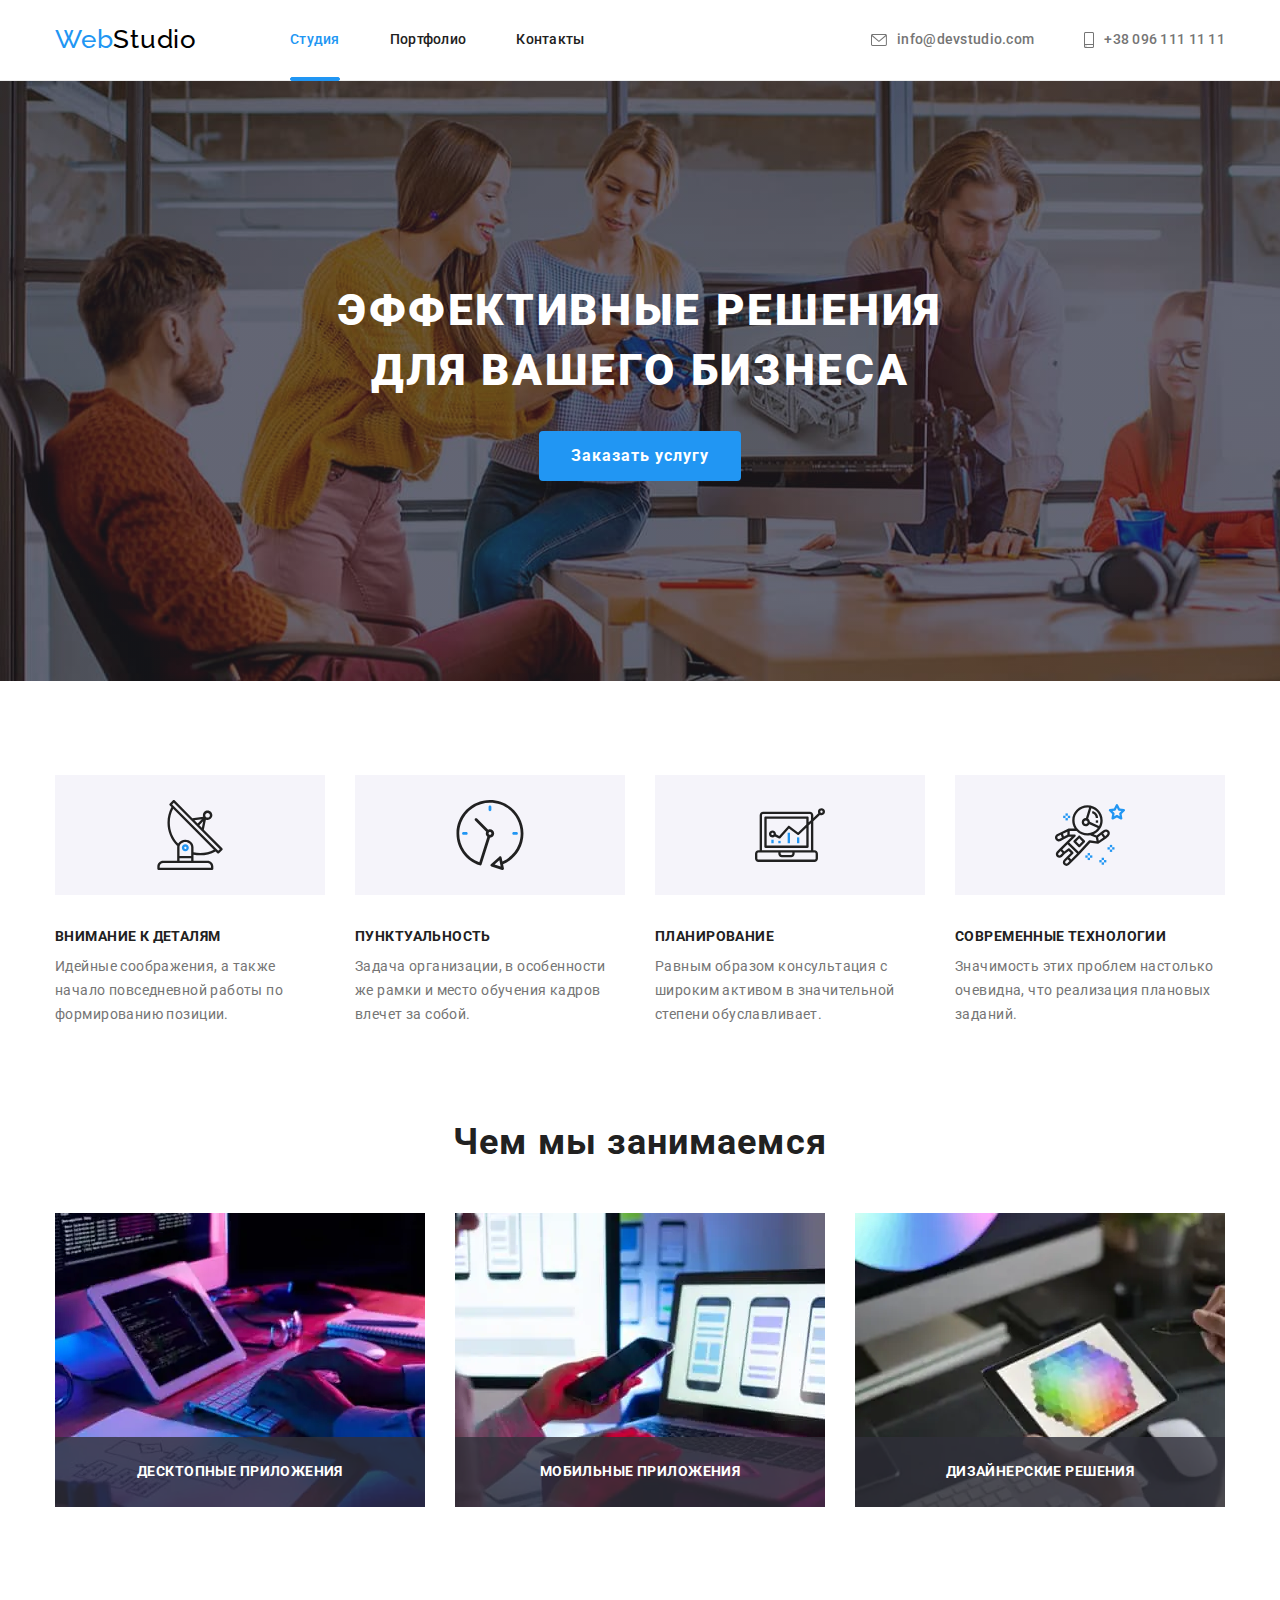
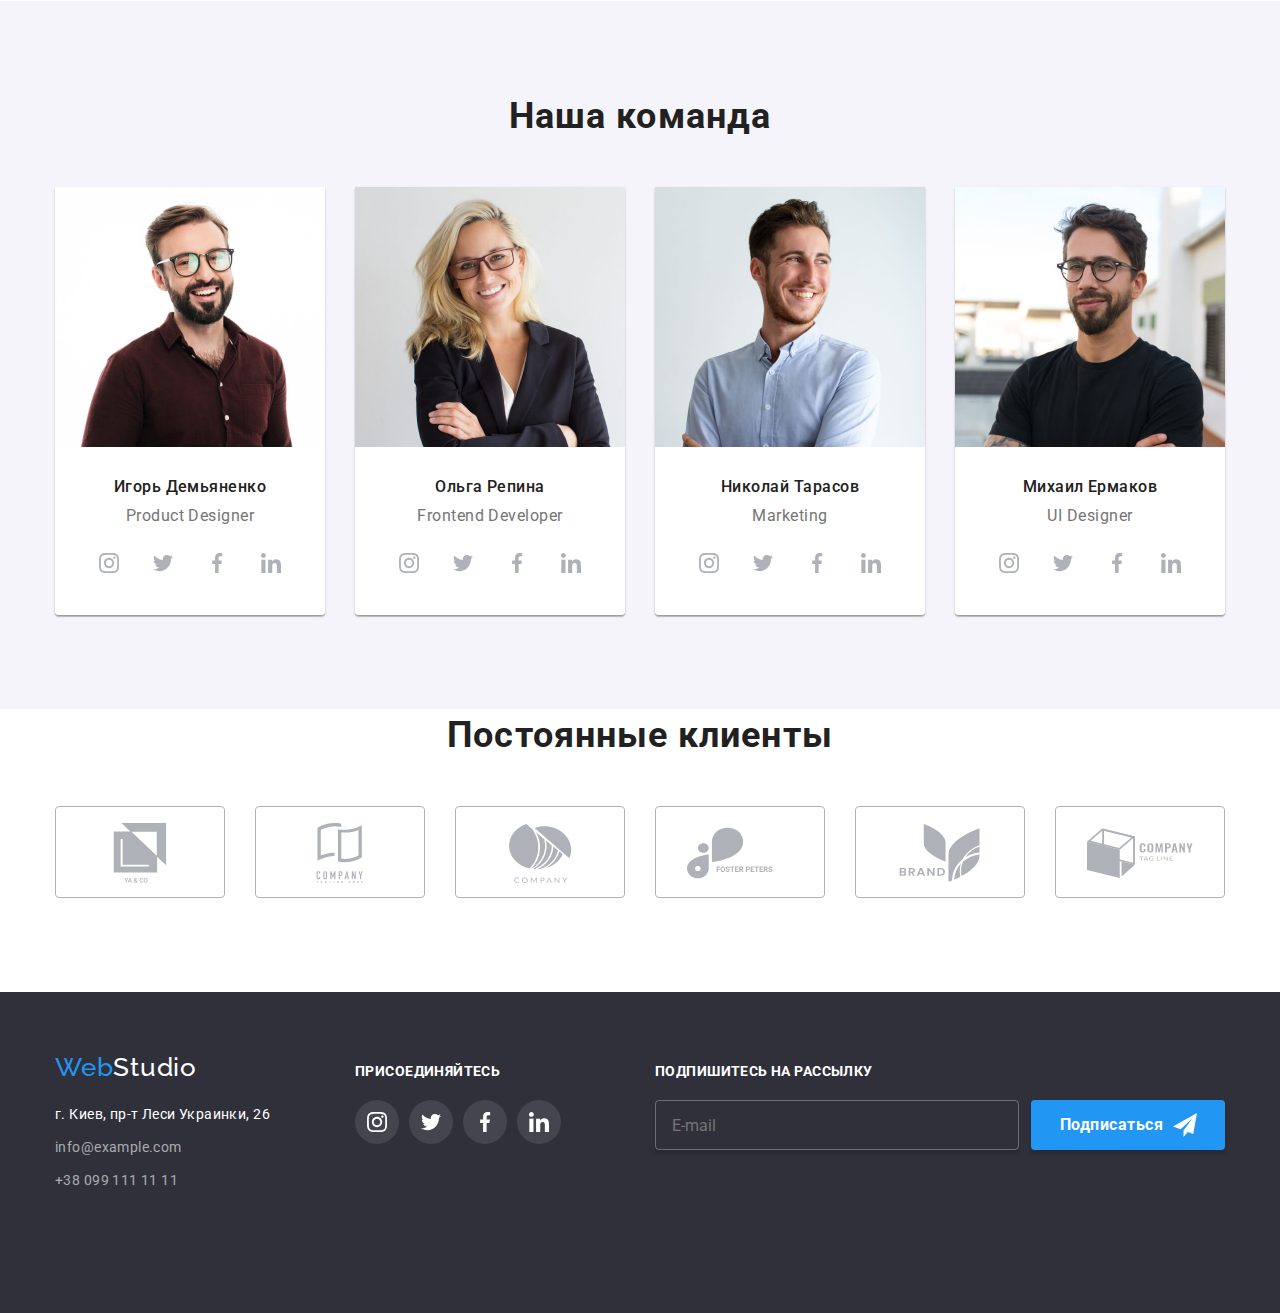
==== commit 5e34be9c: "Модальное окно для моб.устр планшет" ====
--- a/index.html
+++ b/index.html
@@ -15,7 +15,7 @@
 
 </head>
 <body>
-    <!-- <header class="header">
+    <header class="header">
      <div class="container header-container">
       <nav class="nav">
         <a href="./index.html" class="logo" lang="en"><span class="accent">Web</span>Studio
@@ -33,7 +33,7 @@
             <li class="contacts-item"><a href="tel:+380961111111" class="link link-anim"><svg class="tel-icon contact-icon"><use href="./images/icons.svg/symbol-defs.svg#icon-tel"></use></svg>+38 096 111 11 11</a></li>
         </ul>
       </div>
-    </header> -->
+    </header>
 
     <main>
     <section class="hero">
@@ -334,5 +334,6 @@
      </div>
     </div> 
     <script src="./js/modal.js"></script>
+    <script src="./js/menu.js"></script>
 </body>
 </html>--- a/css/main.min.css
+++ b/css/main.min.css
@@ -1,2 +1,2 @@
-:root{--header-bgc: #ffffff;--footer-bgc: #2f303a;--primary-bgc: #e5e5e5;--secondary-bgc: #f5f4fa;--primary-text-color: #212121;--secondary-text-color: #757575;--accent-colour: #2196f3;--secondary-white-color: rgba(255, 255, 255, 0.6);--primary-white-color: #ffffff;--primary-black-color: #000000;--adress-color: rgba(255, 255, 255, 0.6);--accent-secondary-color: #188ce8;--work-list-set-gap: 30px;--header-border-color: #ececec;--social-link-team-color: #afb1b8;--label-bg-color: rgba(47, 48, 58, 0.8);--works-overlay-color: rgba(33, 150, 243, 0.9);--backdrop-bg-color: rgba(0, 0, 0, 0.2)}.visually-hidden{position:absolute !important;clip:rect(1px 1px 1px 1px);clip:rect(1px, 1px, 1px, 1px);padding:0 !important;border:0 !important;height:1px !important;width:1px !important;overflow:hidden}body{background-color:var(--primary-white-color);color:var(--primary-text-color);font-family:Roboto, sans-serif}img{display:block}p:last-child{margin-bottom:0}.list{list-style-type:none;padding-left:0;margin-top:0;margin-bottom:0}.title{margin-top:0}.link{color:var(--primary-text-color);text-decoration:none}.link-anim:hover,.link-anim:focus{color:var(--accent-colour)}.link-anim{transition-property:color;transition-duration:250ms;transition-timing-function:cubic-bezier(0.4, 0, 0.2, 1)}@media screen and (max-width: 1199px){.section{padding-top:60px;padding-bottom:60px}}@media screen and (min-width: 1200px){.section{padding-top:94px;padding-bottom:94px}}.container{padding-left:15px;padding-right:15px;margin-left:auto;margin-right:auto}@media screen and (min-width: 480px){.container{width:450px}}@media screen and (min-width: 768px){.container{width:738px}}@media screen and (min-width: 1200px){.container{width:1200px}}.hero .button{background-color:var(--accent-colour);color:var(--primary-white-color);border:0px;border-radius:4px;padding:10px 32px;cursor:pointer;font-family:inherit;font-size:16px;line-height:1.88;font-weight:700;letter-spacing:0.06em;transition:background-color 250ms cubic-bezier(0.4, 0, 0.2, 1)}.hero .button:hover,.hero .button:focus{background-color:var(--accent-secondary-color)}.close-button{background-color:transparent;padding:0;position:absolute;top:8px;right:8px;width:30px;height:30px;border:1px solid rgba(0,0,0,0.1);border-radius:50%;cursor:pointer}.close-button-icon{fill:var(--primary-black-color);width:18px;height:18px;margin-top:6px}.close-button:hover .close-button-icon,.close-button:focus .close-button-icon{fill:var(--accent-colour)}.modal-form-submit{color:var(--primary-white-color);background-color:var(--accent-colour);font-weight:700;font-size:16px;line-height:1.87;border:none;box-shadow:0px 4px 4px rgba(0,0,0,0.15);border-radius:4px;display:flex;align-items:center;justify-content:center;letter-spacing:0.06em;padding-top:10px;padding-bottom:10px;padding-left:56px;padding-right:56px;margin-left:auto;margin-right:auto;margin-top:30px;transition:background-color 250ms cubic-bezier(0.4, 0, 0.2, 1)}.modal-form-submit:hover,.modal-form-submit:focus{background-color:var(--accent-secondary-color)}.send-icon{fill:var(--primary-white-color);width:24px;height:24px;margin-left:10px}.email-submit-button{display:inline-flex;align-items:center;color:var(--primary-white-color);background-color:var(--accent-colour);border:0px;box-shadow:0px 4px 4px rgba(0,0,0,0.15);border-radius:4px;cursor:pointer;margin-left:12px;padding-left:29px;padding-right:28px;font-style:normal;font-weight:700;font-size:16px;line-height:1.88;letter-spacing:0.03em;transition-property:background-color;transition-duration:250ms;transition-timing-function:cubic-bezier(0.4, 0, 0.2, 1)}.email-submit-button:hover,.email-submit-button:focus{color:var(--primary-white-color);background-color:var(--accent-secondary-color)}@media screen and (max-width: 1199px){.email-submit-button{max-width:200px;height:50px;margin-left:auto;margin-right:auto;margin-top:20px}}.button-list{display:flex;justify-content:center;margin-bottom:50px}.filt-button{color:var(--primary-text-color);background-color:var(--secondary-bgc);border-radius:4px;padding:6px 22px;border:0px;cursor:pointer;font-family:Roboto;font-weight:500;font-size:16px;line-height:1.6;text-align:center;letter-spacing:0.03em;transition-property:color, background-color, box-shadow;transition-duration:250ms;transition-timing-function:cubic-bezier(0.4, 0, 0.2, 1)}.filt-button-item:not(:first-child){margin-left:8px}.filt-button:hover,.filt-button:focus{box-shadow:0px 3px 1px rgba(0,0,0,0.1),0px 1px 2px rgba(0,0,0,0.08),0px 2px 2px rgba(0,0,0,0.12);background-color:var(--accent-colour);color:var(--primary-white-color)}.backdrop{background-color:var(--backdrop-bg-color);position:fixed;top:0;left:0;z-index:100;width:100%;height:100%;opacity:1;visibility:visible;pointer-events:auto;transition:opacity 500ms cubic-bezier(0.4, 0, 0.2, 1),visibility 500ms cubic-bezier(0.4, 0, 0.2, 1)}.backdrop.is-hidden{opacity:0;visibility:hidden;pointer-events:none}.modal-window{background-color:var(--primary-white-color);position:absolute;top:50%;left:50%;transform:translate(-50%, -50%);min-width:528px;min-height:580px}.modal-title{color:var(--primary-text-color);font-weight:700;font-size:20px;line-height:1.15;text-align:center;letter-spacing:0.03em;margin-top:0;margin-bottom:12px}.section-title{font-weight:700;font-size:28px;line-height:1.17;letter-spacing:0.03em;text-align:center;margin-top:0;margin-bottom:50px}@media screen and (min-width: 1200px){.section-title{font-size:36px}}.thumb{position:relative;overflow:hidden}.logo{color:var(--primary-black-color);text-decoration:none;font-family:Raleway;font-weight:500;font-size:26px;line-height:1.2;letter-spacing:0.03em;transition-property:color;transition-duration:250ms;transition-timing-function:cubic-bezier(0.4, 0, 0.2, 1)}.logo:hover,.logo:focus{color:var(--accent-colour)}.accent{color:var(--accent-colour)}.email-form-text{color:var(--primary-white-color);margin-top:0;margin-bottom:20px;font-weight:700;font-size:14px;line-height:1.14;letter-spacing:0.03em;text-transform:uppercase}.email-form{display:flex}.email-input{padding-left:16px;flex-grow:1;height:50px;color:var(--primary-white-color);background-color:transparent;border:1px solid rgba(255,255,255,0.3);box-shadow:0px 4px 4px rgba(0,0,0,0.15);border-radius:4px}@media screen and (max-width: 1199px){.email-form{flex-direction:column}}.modal-form{display:flex;flex-direction:column;padding:40px}.modal-form-icon{position:absolute;width:18px;height:18px;top:50%;left:12px;transform:translateY(-50%)}.modal-form-box{display:block;position:relative}.input-form{padding-left:42px;padding-top:12px;padding-bottom:12px;width:100%;border:1px solid rgba(33,33,33,0.2);border-radius:4px;margin-top:4px}.input-form:focus{border-color:var(--accent-colour)}.input-form:focus+.modal-form-icon{fill:var(--accent-colour)}.modal-form-label{color:var(--secondary-text-color);font-size:12px;line-height:1.16;letter-spacing:0.01em;margin-top:4px;margin-bottom:10px}.modal-textarea.input-form{resize:none;height:120px;margin-top:4px;padding-left:16px}.modal-textarea:focus{border-color:var(--accent-colour)}.checkbox-label{color:var(--secondary-text-color);display:flex;justify-content:center;align-items:center;font-size:12px;line-height:0.85;letter-spacing:0.03em;margin-top:20px}.checkbox-label::before{display:block;content:"";cursor:pointer;border:2px solid var(--primary-text-color);border-radius:4px;width:16px;height:15px;margin-right:8px;transition-property:border-color, background-color;transition-duration:250ms;transition-timing-function:cubic-bezier(0.4, 0, 0.2, 1)}.modal-check{bottom:120px;left:90px}.modal-check:checked+.checkbox-label::before{border-color:transparent;background-color:var(--accent-colour);background-image:url(../images/bg-images/check-icon.svg);background-repeat:no-repeat}.checkbox-icon{position:absolute;width:11px;height:8px;opacity:0;transform:translateX(-50%)}.modal-form-link{color:var(--accent-colour)}.team-social-link{width:44px;height:44px;padding:12px;border-radius:50%;transition-property:background-color;transition-duration:250ms;transition-timing-function:cubic-bezier(0.4, 0, 0.2, 1)}.social-links{display:flex;justify-content:center;align-items:center}.social-links-icons{fill:var(--social-link-team-color);width:20px;height:20px;transition-property:fill;transition-duration:250ms;transition-timing-function:cubic-bezier(0.4, 0, 0.2, 1)}.team-social-link:hover,.team-social-link:focus{background-color:var(--accent-colour)}.team-social-link:focus .social-links-icons,.team-social-link:hover .social-links-icons{fill:var(--primary-white-color)}.social-links-item{display:flex;justify-content:center;align-items:center}.social-links-item:not(:first-child){margin-left:10px}.social-links-title{color:var(--primary-white-color);font-size:14px;line-height:1.14;letter-spacing:0.03em;text-transform:uppercase;margin-top:0px;margin-bottom:20px}.social-links-icons.footer-icons{fill:var(--primary-white-color)}.footer-social-link{background-color:rgba(255,255,255,0.1);width:44px;height:44px;border-radius:50%;display:flex;justify-content:center;align-items:center;transition-property:background-color;transition-duration:250ms;transition-timing-function:cubic-bezier(0.4, 0, 0.2, 1)}.footer-social-link:hover,.footer-social-link:focus{background-color:var(--accent-colour)}.contacts{display:flex;margin-left:auto}.contacts-item .link{display:flex}.contact-icon{fill:var(--secondary-text-color);margin-right:10px}.contacts-item .link:hover .contact-icon,.contacts-item .link:focus .contact-icon{fill:var(--accent-colour)}.mail-icon{margin:auto;margin-right:10px;width:16px;height:12px;transition-property:fill;transition-duration:250ms;transition-timing-function:cubic-bezier(0.4, 0, 0.2, 1)}.tel-icon{width:10px;height:16px;transition-property:fill;transition-duration:250ms;transition-timing-function:cubic-bezier(0.4, 0, 0.2, 1)}.contacts-item:not(:first-child){margin-left:50px}.contacts .link{color:var(--secondary-text-color)}.contacts .link:hover,.contacts .link:focus{color:var(--accent-colour)}.header{background-color:var(--primary-white-color);border-bottom:1px solid var(--header-border-color);font-weight:500;font-size:14px;line-height:1.14;letter-spacing:0.02em;padding-top:24px;padding-bottom:25px}.container.header-container{display:flex;align-items:center}.nav{display:flex;align-items:center}.site-nav{display:flex;margin-left:93px}.nav-item:not(:first-child){margin-left:50px}.site-nav .link.current{color:var(--accent-colour)}.nav-item.current{position:relative}.site-nav .link.current::after{display:block;position:absolute;bottom:-33px;content:'';background-color:var(--accent-colour);width:100%;height:4px;border-radius:2px;border:1px solid var(--accent-colour)}.footer{background-color:var(--footer-bgc);padding-top:60px;padding-bottom:60px}@media screen and (max-width: 1199px){.footer{text-align:center}}.footer .logo{color:var(--primary-white-color);text-decoration:none;font-family:Raleway;font-weight:500;font-size:24px;line-height:1.17;letter-spacing:0.03em}.footer .logo:hover,.footer .logo:focus{color:var(--accent-colour)}.adress{margin-top:20px}.adress .text{color:var(--primary-white-color);margin-top:0;margin-bottom:8px;font-style:normal;font-weight:400;font-size:14px;line-height:1.7;letter-spacing:0.03em}.adress-link{color:var(--adress-color);font-style:normal;font-weight:400;font-size:14px;line-height:1.7;letter-spacing:0.03em}.adress-item:first-child{margin-bottom:8px}.adress-list .link:hover,.adress-list .link:focus{color:var(--accent-colour)}.footer-links-list{display:flex}.footer-links-item:not(:first-child){margin-left:10px}@media screen and (max-width: 767px){.footer-links-list{justify-content:center}.footer-links{margin-bottom:60px}}@media screen and (min-width: 768px){.container.footer-box{align-items:baseline;justify-content:space-between}.footer-left-side{display:flex;flex-wrap:wrap;align-items:baseline;justify-content:space-between;margin-bottom:60px}}@media screen and (min-width: 1200px){.container.footer-box{display:flex}.footer .logo{font-size:26px;line-height:1.2}.adress .text{margin-bottom:9px}.adress-item:first-child{margin-bottom:9px}.footer-left-side{display:flex;width:calc((100% - 30px) / 2)}.footer-form{width:calc((100% - 30px) / 2)}.footer-links{display:inline-block;width:calc((100% - 30px) / 2)}.footer-left-side{display:flex;align-items:baseline}}.container.hero-container{margin-left:auto;margin-right:auto;padding-left:15px;padding-right:15px}@media screen and (max-width: 767px){.container.hero-container{max-width:400px}}@media screen and (min-width: 768px){.container.hero-container{max-width:400px}}@media screen and (min-width: 1200px){.container.hero-container{max-width:696px}}.hero .title{color:var(--primary-white-color);font-weight:900;text-align:center;letter-spacing:0.06em;text-transform:uppercase;margin-top:0;margin-bottom:30px;font-size:26px;line-height:1.6;margin-left:auto;margin-right:auto}.hero{background-color:#2f303a;background-image:linear-gradient(rgba(47,48,58,0.4), rgba(47,48,58,0.4)),url(../images/phone/bg-phone/hero-bg.jpg);background-repeat:no-repeat;background-size:cover;max-width:480px;padding-top:118px;padding-bottom:118px;text-align:center;margin-left:auto;margin-right:auto}@media screen and (min-device-pixel-ratio: 2) and (max-width: 767px), screen and (min-resolution: 192dpi) and (max-width: 767px), screen and (min-resolution: 2dppx) and (max-width: 767px){.hero{background-color:#2f303a;background-image:linear-gradient(rgba(47,48,58,0.4), rgba(47,48,58,0.4)),url(../images/phone/bg-phone/hero-bg@2x.jpg)}}@media screen and (min-width: 768px){.hero{background-color:#2f303a;background-image:linear-gradient(rgba(47,48,58,0.4), rgba(47,48,58,0.4)),url(../images/tablet/bg-tablet/bg-hero.jpg);max-width:768px}}@media screen and (min-device-pixel-ratio: 2) and (min-width: 768px), screen and (min-resolution: 192dpi) and (min-width: 768px), screen and (min-resolution: 2dppx) and (min-width: 768px){.hero{background-color:#2f303a;background-image:linear-gradient(rgba(47,48,58,0.4), rgba(47,48,58,0.4)),url(../images/tablet/bg-tablet/bg-hero@2x.jpg);max-width:768px}}@media screen and (min-width: 1200px){.hero{background-color:#2f303a;background-image:linear-gradient(rgba(47,48,58,0.4), rgba(47,48,58,0.4)),url(../images/desktop/bg-desktop/hero-bg.jpg);max-width:1600px;padding-top:200px;padding-bottom:200px}.hero .title{font-size:44px;line-height:1.36}}@media screen and (min-device-pixel-ratio: 2) and (min-width: 1200px), screen and (min-resolution: 192dpi) and (min-width: 1200px), screen and (min-resolution: 2dppx) and (min-width: 1200px){.hero{background-color:#2f303a;background-image:linear-gradient(rgba(47,48,58,0.4), rgba(47,48,58,0.4)),url(../images/desktop/bg-desktop/hero-bg@2x.jpg);max-width:1600px;padding-top:200px;padding-bottom:200px}}.pros-list .title{margin-top:0;margin-bottom:10px;font-weight:700;font-size:14px;line-height:1.14;letter-spacing:0.03em;text-transform:uppercase}.pros-list .text{color:var(--secondary-text-color);font-size:14px;line-height:1.7;letter-spacing:0.03em;margin-top:0;margin-bottom:0}.pros-icons{width:100%;height:120px;background-color:var(--secondary-bgc);padding:25px 100px;margin-bottom:30px}@media screen and (max-width: 767px){.pros-list .title{text-align:center}.pros-list .text{margin-bottom:30px}}@media screen and (min-width: 768px){.pros-list{margin-top:calc(-1 * var(--work-list-set-gap));margin-left:calc(-1 * var(--work-list-set-gap));display:flex;flex-wrap:wrap}.pros-list-item{margin-left:var(--work-list-set-gap);margin-top:var(--work-list-set-gap);flex-basis:calc(100% / 2 - var(--work-list-set-gap))}}@media screen and (min-width: 1200px){.section.pros{padding-bottom:47px}.pros-list-item{margin-top:var(--work-list-set-gap);margin-left:var(--work-list-set-gap);flex-basis:calc(100% / 4 - var(--work-list-set-gap))}}.section.job{padding-top:47px}.job-list{margin-top:calc(-1 * var(--work-list-set-gap));margin-left:calc(-1 * var(--work-list-set-gap));display:flex;flex-wrap:wrap}.job-list .item-list{margin-top:var(--work-list-set-gap);margin-left:var(--work-list-set-gap);flex-basis:calc(100% / 3 - var(--work-list-set-gap))}.job-list-label{color:var(--primary-white-color);background-color:var(--label-bg-color);font-weight:700;font-size:14px;line-height:1.14;text-align:center;letter-spacing:0.03em;text-transform:uppercase;width:100%;height:70px;position:absolute;bottom:0;margin:0;padding-top:27px}@media screen and (max-width: 1199px){.section.job{display:none}}.section-team{background-color:var(--secondary-bgc)}.team-item{box-shadow:0px 1px 3px rgba(0,0,0,0.12),0px 1px 1px rgba(0,0,0,0.14),0px 2px 1px rgba(0,0,0,0.2);border-radius:0px 0px 4px 4px}.team-list .title{font-weight:500;font-size:16px;line-height:1.19;letter-spacing:0.03em;text-align:center;margin-bottom:10px}.team-list .text{color:var(--secondary-text-color);font-size:16px;line-height:1.19;letter-spacing:0.03em;text-align:center;margin-top:0}.team-info{border-radius:0px 0px 4px 4px;padding-top:var(--work-list-set-gap);padding-bottom:24px;background-color:var(--primary-white-color)}.section-team{padding-top:60px;padding-bottom:60px}@media screen and (max-width: 767px){.team-item{margin-bottom:var(--work-list-set-gap)}.team-photo{width:100%;height:auto}}@media screen and (min-width: 480px){.team-item{max-width:450px}}@media screen and (min-width: 768px){.team-item{margin-top:var(--work-list-set-gap);margin-left:var(--work-list-set-gap);flex-basis:calc(100% / 2 - var(--work-list-set-gap))}.team-list{margin:auto;margin-top:calc(-1 * var(--work-list-set-gap));margin-left:calc(-1 * var(--work-list-set-gap));display:flex;flex-wrap:wrap}}@media screen and (min-width: 1200px){.team-item{margin-top:var(--work-list-set-gap);margin-left:var(--work-list-set-gap);flex-basis:calc(100% / 4 - var(--work-list-set-gap))}.team-info{padding-bottom:var(--work-list-set-gap)}.section-team{padding-top:94px;padding-bottom:94px}}.work-list{margin:auto;margin-top:calc(-1 * var(--work-list-set-gap));margin-left:calc(-1 * var(--work-list-set-gap));display:flex;flex-wrap:wrap}.work-link{display:block;transition-property:box-shadow;transition-duration:250ms;transition-timing-function:cubic-bezier(0.4, 0, 0.2, 1)}.work-link:hover,.work-link:focus{box-shadow:0px 1px 1px rgba(0,0,0,0.12),0px 4px 4px rgba(0,0,0,0.06),1px 4px 6px rgba(0,0,0,0.16)}.work-list .item{margin-top:var(--work-list-set-gap);margin-left:var(--work-list-set-gap);flex-basis:calc(100% / 3 - var(--work-list-set-gap))}.work-list .title{color:var(--primary-text-color);font-weight:700;font-size:18px;line-height:2;letter-spacing:0.06em;margin:0}.work-list .text{color:var(--secondary-text-color);font-size:16px;line-height:1.88;letter-spacing:0.03em;margin:0}.work-info{border:1px solid #eeeeee;border-top:1px solid rgba(255,255,255,0);padding:20px 24px}.overlay-text{color:var(--primary-white-color);margin:0;font-size:18px;line-height:1.55;letter-spacing:0.03em}.works-overlay{width:100%;height:100%;padding:63px 24px;background-color:var(--works-overlay-color);position:absolute;bottom:0;transform:translateY(100%);transition-property:transform;transition-duration:250ms;transition-timing-function:cubic-bezier(0.4, 0, 0.2, 1)}.work-link:focus .works-overlay,.work-link:hover .works-overlay{transform:translateY(0)}.companies-icons{fill:var(--social-link-team-color);width:106px;height:60px;transition-property:fill;transition-duration:250ms;transition-timing-function:cubic-bezier(0.4, 0, 0.2, 1)}.companies-list-item{margin-top:var(--work-list-set-gap);margin-left:var(--work-list-set-gap)}.companies-link{border:1px solid var(--social-link-team-color);border-radius:4px;width:100%;height:92px;display:flex;justify-content:center;align-content:center;padding-top:16px;padding-bottom:16px;transition-property:border;transition-duration:250ms;transition-timing-function:cubic-bezier(0.4, 0, 0.2, 1)}.companies-link:hover,.companies-link:focus{border:1px solid var(--accent-colour);border-radius:4px}.companies-link:hover .companies-icons,.companies-link:focus .companies-icons{fill:var(--accent-colour)}.companies-list{display:flex;flex-wrap:wrap;margin-top:calc(-1 * var(--work-list-set-gap));margin-left:calc(-1 * var(--work-list-set-gap))}@media screen and (max-width: 767px){.companies-list-item{flex-basis:calc(100% / 2 - var(--work-list-set-gap))}}@media screen and (min-width: 768px){.companies-list-item{flex-basis:calc(100% / 3 - var(--work-list-set-gap))}}@media screen and (min-width: 1200px){.section.companies{padding-top:5px}.companies-list-item{flex-basis:calc(100% / 6 - var(--work-list-set-gap))}}
+:root{--header-bgc: #ffffff;--footer-bgc: #2f303a;--primary-bgc: #e5e5e5;--secondary-bgc: #f5f4fa;--primary-text-color: #212121;--secondary-text-color: #757575;--accent-colour: #2196f3;--secondary-white-color: rgba(255, 255, 255, 0.6);--primary-white-color: #ffffff;--primary-black-color: #000000;--adress-color: rgba(255, 255, 255, 0.6);--accent-secondary-color: #188ce8;--work-list-set-gap: 30px;--header-border-color: #ececec;--social-link-team-color: #afb1b8;--label-bg-color: rgba(47, 48, 58, 0.8);--works-overlay-color: rgba(33, 150, 243, 0.9);--backdrop-bg-color: rgba(0, 0, 0, 0.2)}.visually-hidden{position:absolute !important;clip:rect(1px 1px 1px 1px);clip:rect(1px, 1px, 1px, 1px);padding:0 !important;border:0 !important;height:1px !important;width:1px !important;overflow:hidden}body{background-color:var(--primary-white-color);color:var(--primary-text-color);font-family:Roboto, sans-serif}img{display:block}p:last-child{margin-bottom:0}.list{list-style-type:none;padding-left:0;margin-top:0;margin-bottom:0}.title{margin-top:0}.link{color:var(--primary-text-color);text-decoration:none}.link-anim:hover,.link-anim:focus{color:var(--accent-colour)}.link-anim{transition-property:color;transition-duration:250ms;transition-timing-function:cubic-bezier(0.4, 0, 0.2, 1)}@media screen and (max-width: 1199px){.section{padding-top:60px;padding-bottom:60px}}@media screen and (min-width: 1200px){.section{padding-top:94px;padding-bottom:94px}}.container{padding-left:15px;padding-right:15px;margin-left:auto;margin-right:auto}@media screen and (min-width: 480px){.container{width:450px}}@media screen and (min-width: 768px){.container{width:738px}}@media screen and (min-width: 1200px){.container{width:1200px}}.hero .button{background-color:var(--accent-colour);color:var(--primary-white-color);border:0px;border-radius:4px;padding:10px 32px;cursor:pointer;font-family:inherit;font-size:16px;line-height:1.88;font-weight:700;letter-spacing:0.06em;transition:background-color 250ms cubic-bezier(0.4, 0, 0.2, 1)}.hero .button:hover,.hero .button:focus{background-color:var(--accent-secondary-color)}.close-button{background-color:transparent;padding:0;position:absolute;top:8px;right:8px;width:30px;height:30px;border:1px solid rgba(0,0,0,0.1);border-radius:50%;cursor:pointer}.close-button-icon{fill:var(--primary-black-color);width:18px;height:18px;margin-top:6px}.close-button:hover .close-button-icon,.close-button:focus .close-button-icon{fill:var(--accent-colour)}.modal-form-submit{color:var(--primary-white-color);background-color:var(--accent-colour);font-weight:700;font-size:16px;line-height:1.87;border:none;box-shadow:0px 4px 4px rgba(0,0,0,0.15);border-radius:4px;display:flex;align-items:center;justify-content:center;letter-spacing:0.06em;padding-top:10px;padding-bottom:10px;padding-left:56px;padding-right:56px;margin-left:auto;margin-right:auto;margin-top:30px;transition:background-color 250ms cubic-bezier(0.4, 0, 0.2, 1)}.modal-form-submit:hover,.modal-form-submit:focus{background-color:var(--accent-secondary-color)}.send-icon{fill:var(--primary-white-color);width:24px;height:24px;margin-left:10px}.email-submit-button{display:inline-flex;align-items:center;color:var(--primary-white-color);background-color:var(--accent-colour);border:0px;box-shadow:0px 4px 4px rgba(0,0,0,0.15);border-radius:4px;cursor:pointer;margin-left:12px;padding-left:29px;padding-right:28px;font-style:normal;font-weight:700;font-size:16px;line-height:1.88;letter-spacing:0.03em;transition-property:background-color;transition-duration:250ms;transition-timing-function:cubic-bezier(0.4, 0, 0.2, 1)}.email-submit-button:hover,.email-submit-button:focus{color:var(--primary-white-color);background-color:var(--accent-secondary-color)}@media screen and (max-width: 1199px){.email-submit-button{max-width:200px;height:50px;margin-left:auto;margin-right:auto;margin-top:20px}}.button-list{display:flex;justify-content:center;margin-bottom:50px}.filt-button{color:var(--primary-text-color);background-color:var(--secondary-bgc);border-radius:4px;padding:6px 22px;border:0px;cursor:pointer;font-family:Roboto;font-weight:500;font-size:16px;line-height:1.6;text-align:center;letter-spacing:0.03em;transition-property:color, background-color, box-shadow;transition-duration:250ms;transition-timing-function:cubic-bezier(0.4, 0, 0.2, 1)}.filt-button-item:not(:first-child){margin-left:8px}.filt-button:hover,.filt-button:focus{box-shadow:0px 3px 1px rgba(0,0,0,0.1),0px 1px 2px rgba(0,0,0,0.08),0px 2px 2px rgba(0,0,0,0.12);background-color:var(--accent-colour);color:var(--primary-white-color)}.backdrop{background-color:var(--backdrop-bg-color);position:fixed;top:0;left:0;z-index:100;width:100%;height:100%;opacity:1;visibility:visible;pointer-events:auto;transition:opacity 500ms cubic-bezier(0.4, 0, 0.2, 1),visibility 500ms cubic-bezier(0.4, 0, 0.2, 1)}.backdrop.is-hidden{opacity:0;visibility:hidden;pointer-events:none}.modal-window{background-color:var(--primary-white-color);position:absolute;top:50%;left:50%;transform:translate(-50%, -50%);min-width:450px;min-height:609px}.modal-title{color:var(--primary-text-color);font-weight:700;font-size:20px;line-height:1.15;text-align:center;letter-spacing:0.03em;margin-top:0;margin-bottom:12px}@media screen and (min-width: 1200px){.modal-window{min-width:528px;min-height:580px}}.section-title{font-weight:700;font-size:28px;line-height:1.17;letter-spacing:0.03em;text-align:center;margin-top:0;margin-bottom:50px}@media screen and (min-width: 1200px){.section-title{font-size:36px}}.thumb{position:relative;overflow:hidden}.logo{color:var(--primary-black-color);text-decoration:none;font-family:Raleway;font-weight:500;font-size:26px;line-height:1.2;letter-spacing:0.03em;transition-property:color;transition-duration:250ms;transition-timing-function:cubic-bezier(0.4, 0, 0.2, 1)}.logo:hover,.logo:focus{color:var(--accent-colour)}.accent{color:var(--accent-colour)}.email-form-text{color:var(--primary-white-color);margin-top:0;margin-bottom:20px;font-weight:700;font-size:14px;line-height:1.14;letter-spacing:0.03em;text-transform:uppercase}.email-form{display:flex}.email-input{padding-left:16px;flex-grow:1;height:50px;color:var(--primary-white-color);background-color:transparent;border:1px solid rgba(255,255,255,0.3);box-shadow:0px 4px 4px rgba(0,0,0,0.15);border-radius:4px}@media screen and (max-width: 1199px){.email-form{flex-direction:column}}.modal-form{display:flex;flex-direction:column;padding:40px}.modal-form-icon{position:absolute;width:18px;height:18px;top:50%;left:12px;transform:translateY(-50%)}.modal-form-box{display:block;position:relative}.input-form{padding-left:42px;padding-top:12px;padding-bottom:12px;width:100%;border:1px solid rgba(33,33,33,0.2);border-radius:4px;margin-top:4px}.input-form:focus{border-color:var(--accent-colour)}.input-form:focus+.modal-form-icon{fill:var(--accent-colour)}.modal-form-label{color:var(--secondary-text-color);font-size:12px;line-height:1.16;letter-spacing:0.01em;margin-top:4px;margin-bottom:10px}.modal-textarea.input-form{resize:none;height:120px;margin-top:4px;padding-left:16px}.modal-textarea:focus{border-color:var(--accent-colour)}.checkbox-label{color:var(--secondary-text-color);display:flex;justify-content:center;align-items:center;font-size:12px;line-height:0.85;letter-spacing:0.03em;margin-top:20px}.checkbox-label::before{display:block;content:"";cursor:pointer;border:2px solid var(--primary-text-color);border-radius:4px;width:16px;height:15px;margin-right:8px;transition-property:border-color, background-color;transition-duration:250ms;transition-timing-function:cubic-bezier(0.4, 0, 0.2, 1)}.modal-check{bottom:120px;left:90px}.modal-check:checked+.checkbox-label::before{border-color:transparent;background-color:var(--accent-colour);background-image:url(../images/bg-images/check-icon.svg);background-repeat:no-repeat}.checkbox-icon{position:absolute;width:11px;height:8px;opacity:0;transform:translateX(-50%)}.modal-form-link{color:var(--accent-colour)}.team-social-link{width:44px;height:44px;padding:12px;border-radius:50%;transition-property:background-color;transition-duration:250ms;transition-timing-function:cubic-bezier(0.4, 0, 0.2, 1)}.social-links{display:flex;justify-content:center;align-items:center}.social-links-icons{fill:var(--social-link-team-color);width:20px;height:20px;transition-property:fill;transition-duration:250ms;transition-timing-function:cubic-bezier(0.4, 0, 0.2, 1)}.team-social-link:hover,.team-social-link:focus{background-color:var(--accent-colour)}.team-social-link:focus .social-links-icons,.team-social-link:hover .social-links-icons{fill:var(--primary-white-color)}.social-links-item{display:flex;justify-content:center;align-items:center}.social-links-item:not(:first-child){margin-left:10px}.social-links-title{color:var(--primary-white-color);font-size:14px;line-height:1.14;letter-spacing:0.03em;text-transform:uppercase;margin-top:0px;margin-bottom:20px}.social-links-icons.footer-icons{fill:var(--primary-white-color)}.footer-social-link{background-color:rgba(255,255,255,0.1);width:44px;height:44px;border-radius:50%;display:flex;justify-content:center;align-items:center;transition-property:background-color;transition-duration:250ms;transition-timing-function:cubic-bezier(0.4, 0, 0.2, 1)}.footer-social-link:hover,.footer-social-link:focus{background-color:var(--accent-colour)}.contacts{display:flex;margin-left:auto}.contacts-item .link{display:flex}.contact-icon{fill:var(--secondary-text-color);margin-right:10px}.contacts-item .link:hover .contact-icon,.contacts-item .link:focus .contact-icon{fill:var(--accent-colour)}.mail-icon{margin:auto;margin-right:10px;width:16px;height:12px;transition-property:fill;transition-duration:250ms;transition-timing-function:cubic-bezier(0.4, 0, 0.2, 1)}.tel-icon{width:10px;height:16px;transition-property:fill;transition-duration:250ms;transition-timing-function:cubic-bezier(0.4, 0, 0.2, 1)}.contacts-item:not(:first-child){margin-left:50px}.contacts .link{color:var(--secondary-text-color)}.contacts .link:hover,.contacts .link:focus{color:var(--accent-colour)}.header{background-color:var(--primary-white-color);border-bottom:1px solid var(--header-border-color);font-weight:500;font-size:14px;line-height:1.14;letter-spacing:0.02em;padding-top:24px;padding-bottom:25px}@media screen and (min-width: 768px){.container.header-container{display:flex;align-items:center}.nav{display:flex;align-items:center}.site-nav{display:flex;margin-left:93px}.nav-item:not(:first-child){margin-left:50px}.site-nav .link.current{color:var(--accent-colour)}.nav-item.current{position:relative}.site-nav .link.current::after{display:block;position:absolute;bottom:-33px;content:'';background-color:var(--accent-colour);width:100%;height:4px;border-radius:2px;border:1px solid var(--accent-colour)}}.footer{background-color:var(--footer-bgc);padding-top:60px;padding-bottom:60px}@media screen and (max-width: 1199px){.footer{text-align:center}}.footer .logo{color:var(--primary-white-color);text-decoration:none;font-family:Raleway;font-weight:500;font-size:24px;line-height:1.17;letter-spacing:0.03em}.footer .logo:hover,.footer .logo:focus{color:var(--accent-colour)}.adress{margin-top:20px}.adress .text{color:var(--primary-white-color);margin-top:0;margin-bottom:8px;font-style:normal;font-weight:400;font-size:14px;line-height:1.7;letter-spacing:0.03em}.adress-link{color:var(--adress-color);font-style:normal;font-weight:400;font-size:14px;line-height:1.7;letter-spacing:0.03em}.adress-item:first-child{margin-bottom:8px}.adress-list .link:hover,.adress-list .link:focus{color:var(--accent-colour)}.footer-links-list{display:flex}.footer-links-item:not(:first-child){margin-left:10px}@media screen and (max-width: 767px){.footer-links-list{justify-content:center}.footer-links{margin-bottom:60px}}@media screen and (min-width: 768px){.container.footer-box{align-items:baseline;justify-content:space-between}.footer-left-side{display:flex;flex-wrap:wrap;align-items:baseline;justify-content:space-between;margin-bottom:60px}}@media screen and (min-width: 1200px){.container.footer-box{display:flex}.footer .logo{font-size:26px;line-height:1.2}.adress .text{margin-bottom:9px}.adress-item:first-child{margin-bottom:9px}.footer-left-side{display:flex;width:calc((100% - 30px) / 2)}.footer-form{width:calc((100% - 30px) / 2)}.footer-links{display:inline-block;width:calc((100% - 30px) / 2)}.footer-left-side{display:flex;align-items:baseline}}.container.hero-container{margin-left:auto;margin-right:auto;padding-left:15px;padding-right:15px}@media screen and (max-width: 767px){.container.hero-container{max-width:400px}}@media screen and (min-width: 768px){.container.hero-container{max-width:400px}}@media screen and (min-width: 1200px){.container.hero-container{max-width:696px}}.hero .title{color:var(--primary-white-color);font-weight:900;text-align:center;letter-spacing:0.06em;text-transform:uppercase;margin-top:0;margin-bottom:30px;font-size:26px;line-height:1.6;margin-left:auto;margin-right:auto}.hero{background-color:#2f303a;background-image:linear-gradient(rgba(47,48,58,0.4), rgba(47,48,58,0.4)),url(../images/phone/bg-phone/hero-bg.jpg);background-repeat:no-repeat;background-size:cover;max-width:480px;padding-top:118px;padding-bottom:118px;text-align:center;margin-left:auto;margin-right:auto}@media screen and (min-device-pixel-ratio: 2) and (max-width: 767px), screen and (min-resolution: 192dpi) and (max-width: 767px), screen and (min-resolution: 2dppx) and (max-width: 767px){.hero{background-color:#2f303a;background-image:linear-gradient(rgba(47,48,58,0.4), rgba(47,48,58,0.4)),url(../images/phone/bg-phone/hero-bg@2x.jpg)}}@media screen and (min-width: 768px){.hero{background-color:#2f303a;background-image:linear-gradient(rgba(47,48,58,0.4), rgba(47,48,58,0.4)),url(../images/tablet/bg-tablet/bg-hero.jpg);max-width:768px}}@media screen and (min-device-pixel-ratio: 2) and (min-width: 768px), screen and (min-resolution: 192dpi) and (min-width: 768px), screen and (min-resolution: 2dppx) and (min-width: 768px){.hero{background-color:#2f303a;background-image:linear-gradient(rgba(47,48,58,0.4), rgba(47,48,58,0.4)),url(../images/tablet/bg-tablet/bg-hero@2x.jpg);max-width:768px}}@media screen and (min-width: 1200px){.hero{background-color:#2f303a;background-image:linear-gradient(rgba(47,48,58,0.4), rgba(47,48,58,0.4)),url(../images/desktop/bg-desktop/hero-bg.jpg);max-width:1600px;padding-top:200px;padding-bottom:200px}.hero .title{font-size:44px;line-height:1.36}}@media screen and (min-device-pixel-ratio: 2) and (min-width: 1200px), screen and (min-resolution: 192dpi) and (min-width: 1200px), screen and (min-resolution: 2dppx) and (min-width: 1200px){.hero{background-color:#2f303a;background-image:linear-gradient(rgba(47,48,58,0.4), rgba(47,48,58,0.4)),url(../images/desktop/bg-desktop/hero-bg@2x.jpg);max-width:1600px;padding-top:200px;padding-bottom:200px}}.pros-list .title{margin-top:0;margin-bottom:10px;font-weight:700;font-size:14px;line-height:1.14;letter-spacing:0.03em;text-transform:uppercase}.pros-list .text{color:var(--secondary-text-color);font-size:14px;line-height:1.7;letter-spacing:0.03em;margin-top:0;margin-bottom:0}.pros-icons{width:100%;height:120px;background-color:var(--secondary-bgc);padding:25px 100px;margin-bottom:30px}@media screen and (max-width: 767px){.pros-list .title{text-align:center}.pros-list .text{margin-bottom:30px}}@media screen and (min-width: 768px){.pros-list{margin-top:calc(-1 * var(--work-list-set-gap));margin-left:calc(-1 * var(--work-list-set-gap));display:flex;flex-wrap:wrap}.pros-list-item{margin-left:var(--work-list-set-gap);margin-top:var(--work-list-set-gap);flex-basis:calc(100% / 2 - var(--work-list-set-gap))}}@media screen and (min-width: 1200px){.section.pros{padding-bottom:47px}.pros-list-item{margin-top:var(--work-list-set-gap);margin-left:var(--work-list-set-gap);flex-basis:calc(100% / 4 - var(--work-list-set-gap))}}.section.job{padding-top:47px}.job-list{margin-top:calc(-1 * var(--work-list-set-gap));margin-left:calc(-1 * var(--work-list-set-gap));display:flex;flex-wrap:wrap}.job-list .item-list{margin-top:var(--work-list-set-gap);margin-left:var(--work-list-set-gap);flex-basis:calc(100% / 3 - var(--work-list-set-gap))}.job-list-label{color:var(--primary-white-color);background-color:var(--label-bg-color);font-weight:700;font-size:14px;line-height:1.14;text-align:center;letter-spacing:0.03em;text-transform:uppercase;width:100%;height:70px;position:absolute;bottom:0;margin:0;padding-top:27px}@media screen and (max-width: 1199px){.section.job{display:none}}.section-team{background-color:var(--secondary-bgc)}.team-item{box-shadow:0px 1px 3px rgba(0,0,0,0.12),0px 1px 1px rgba(0,0,0,0.14),0px 2px 1px rgba(0,0,0,0.2);border-radius:0px 0px 4px 4px}.team-list .title{font-weight:500;font-size:16px;line-height:1.19;letter-spacing:0.03em;text-align:center;margin-bottom:10px}.team-list .text{color:var(--secondary-text-color);font-size:16px;line-height:1.19;letter-spacing:0.03em;text-align:center;margin-top:0}.team-info{border-radius:0px 0px 4px 4px;padding-top:var(--work-list-set-gap);padding-bottom:24px;background-color:var(--primary-white-color)}.section-team{padding-top:60px;padding-bottom:60px}@media screen and (max-width: 767px){.team-item{margin-bottom:var(--work-list-set-gap)}.team-photo{width:100%;height:auto}}@media screen and (min-width: 480px) and (max-width: 767px){.team-item{max-width:450px}}@media screen and (min-width: 768px){.team-item{margin-top:var(--work-list-set-gap);margin-left:var(--work-list-set-gap);flex-basis:calc(100% / 2 - var(--work-list-set-gap))}.team-list{margin:auto;margin-top:calc(-1 * var(--work-list-set-gap));margin-left:calc(-1 * var(--work-list-set-gap));display:flex;flex-wrap:wrap}}@media screen and (min-width: 1200px){.team-item{margin-top:var(--work-list-set-gap);margin-left:var(--work-list-set-gap);flex-basis:calc(100% / 4 - var(--work-list-set-gap))}.team-info{padding-bottom:var(--work-list-set-gap)}.section-team{padding-top:94px;padding-bottom:94px}}.work-list{margin:auto;margin-top:calc(-1 * var(--work-list-set-gap));margin-left:calc(-1 * var(--work-list-set-gap));display:flex;flex-wrap:wrap}.work-link{display:block;transition-property:box-shadow;transition-duration:250ms;transition-timing-function:cubic-bezier(0.4, 0, 0.2, 1)}.work-link:hover,.work-link:focus{box-shadow:0px 1px 1px rgba(0,0,0,0.12),0px 4px 4px rgba(0,0,0,0.06),1px 4px 6px rgba(0,0,0,0.16)}.work-list .item{margin-top:var(--work-list-set-gap);margin-left:var(--work-list-set-gap);flex-basis:calc(100% / 3 - var(--work-list-set-gap))}.work-list .title{color:var(--primary-text-color);font-weight:700;font-size:18px;line-height:2;letter-spacing:0.06em;margin:0}.work-list .text{color:var(--secondary-text-color);font-size:16px;line-height:1.88;letter-spacing:0.03em;margin:0}.work-info{border:1px solid #eeeeee;border-top:1px solid rgba(255,255,255,0);padding:20px 24px}.overlay-text{color:var(--primary-white-color);margin:0;font-size:18px;line-height:1.55;letter-spacing:0.03em}.works-overlay{width:100%;height:100%;padding:63px 24px;background-color:var(--works-overlay-color);position:absolute;bottom:0;transform:translateY(100%);transition-property:transform;transition-duration:250ms;transition-timing-function:cubic-bezier(0.4, 0, 0.2, 1)}.work-link:focus .works-overlay,.work-link:hover .works-overlay{transform:translateY(0)}.companies-icons{fill:var(--social-link-team-color);width:106px;height:60px;transition-property:fill;transition-duration:250ms;transition-timing-function:cubic-bezier(0.4, 0, 0.2, 1)}.companies-list-item{margin-top:var(--work-list-set-gap);margin-left:var(--work-list-set-gap)}.companies-link{border:1px solid var(--social-link-team-color);border-radius:4px;width:100%;height:92px;display:flex;justify-content:center;align-content:center;padding-top:16px;padding-bottom:16px;transition-property:border;transition-duration:250ms;transition-timing-function:cubic-bezier(0.4, 0, 0.2, 1)}.companies-link:hover,.companies-link:focus{border:1px solid var(--accent-colour);border-radius:4px}.companies-link:hover .companies-icons,.companies-link:focus .companies-icons{fill:var(--accent-colour)}.companies-list{display:flex;flex-wrap:wrap;margin-top:calc(-1 * var(--work-list-set-gap));margin-left:calc(-1 * var(--work-list-set-gap))}@media screen and (max-width: 767px){.companies-list-item{flex-basis:calc(100% / 2 - var(--work-list-set-gap))}}@media screen and (min-width: 768px){.companies-list-item{flex-basis:calc(100% / 3 - var(--work-list-set-gap))}}@media screen and (min-width: 1200px){.section.companies{padding-top:5px}.companies-list-item{flex-basis:calc(100% / 6 - var(--work-list-set-gap))}}
 /*# sourceMappingURL=main.min.css.map */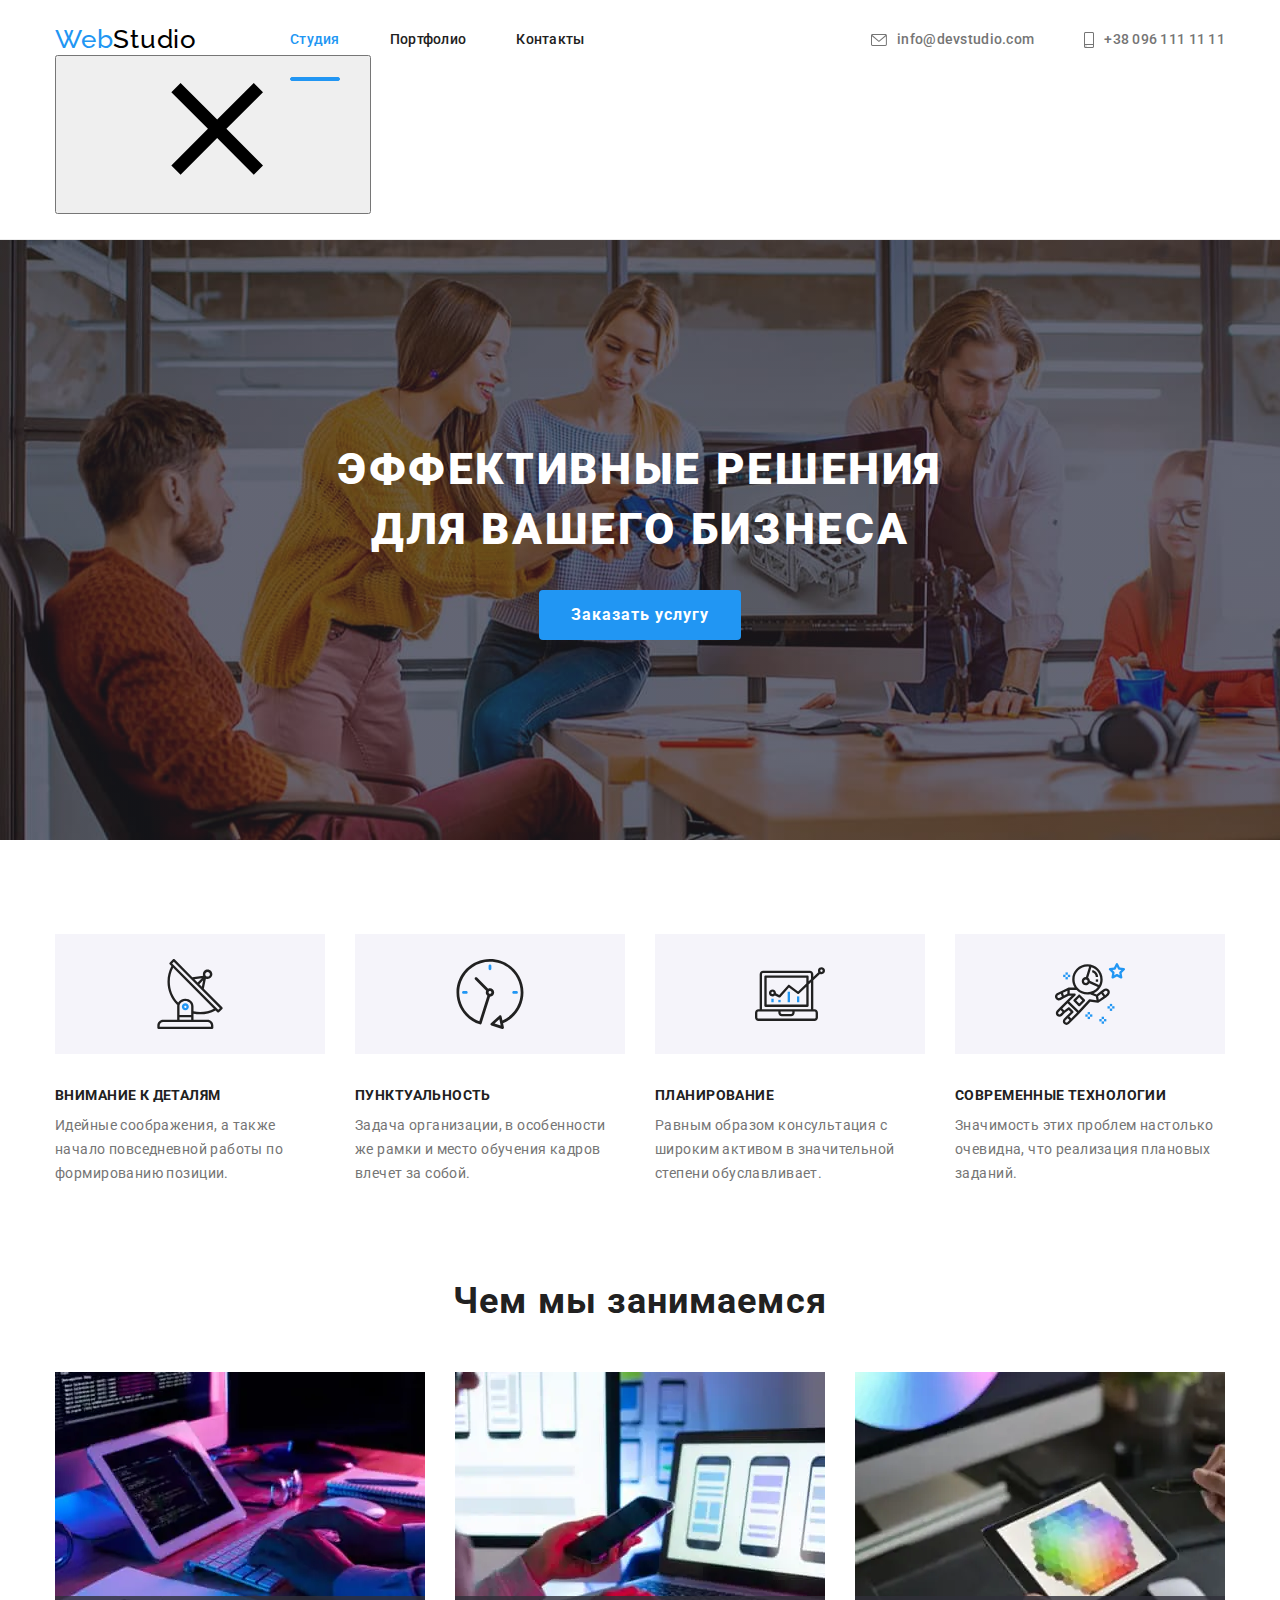
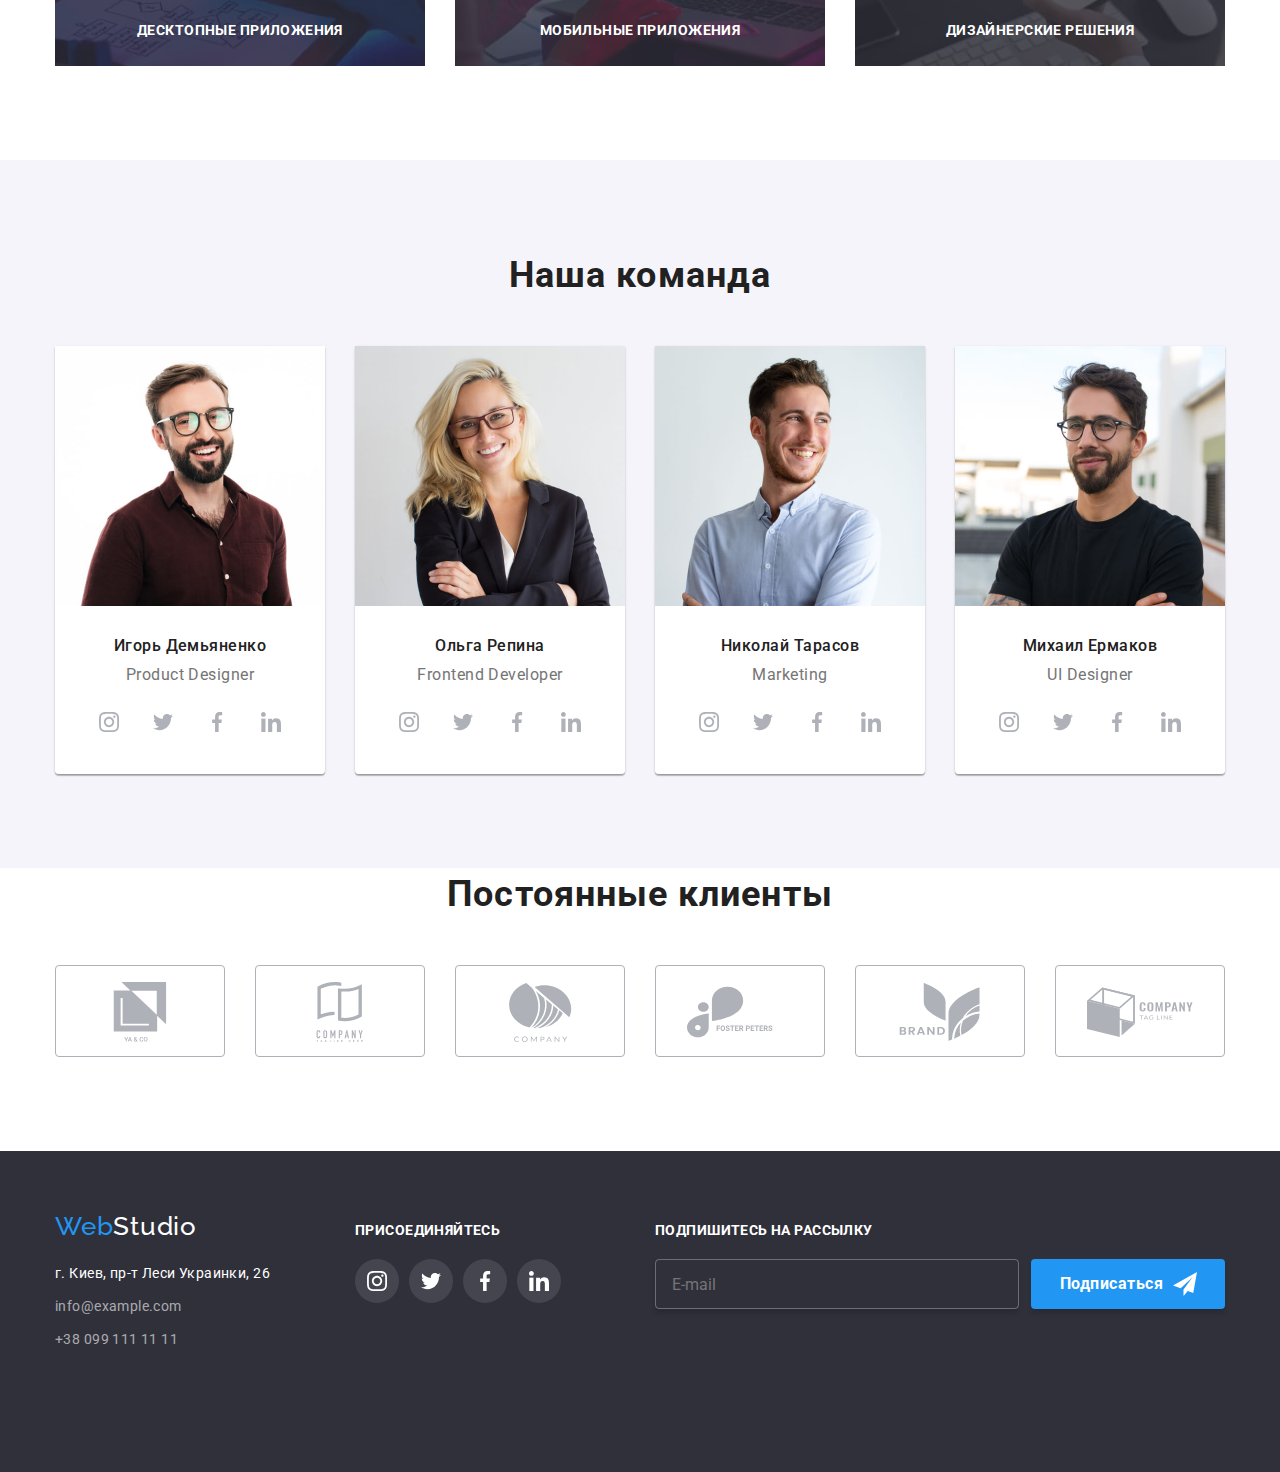
==== commit a7bab635: "Кнопки фильтра" ====
--- a/index.html
+++ b/index.html
@@ -20,7 +20,7 @@
       <nav class="nav">
         <a href="./index.html" class="logo" lang="en"><span class="accent">Web</span>Studio
         </a>
-
+        <button class="menu-open-button" data-menu-open><svg class="menu-icon"><use href="./images/icons.svg/symbol-defs.svg#icon-menu"></use></svg></button>
         <ul class="site-nav list">
             <li class="nav-item current"><a href="./index.html" class="link link-anim current">Студия</a></li>
             <li class="nav-item"><a href="./portfolio.html" class="link link-anim">Портфолио</a></li>
@@ -33,6 +33,13 @@
             <li class="contacts-item"><a href="tel:+380961111111" class="link link-anim"><svg class="tel-icon contact-icon"><use href="./images/icons.svg/symbol-defs.svg#icon-tel"></use></svg>+38 096 111 11 11</a></li>
         </ul>
       </div>
+    <div class="mobile-menu" data-menu>
+        <div class="container menu-container">
+        <button class="menu-close-button" data-menu-close><svg class="menu-close-icon">
+                <use href="./images/icons.svg/symbol-defs.svg#icon-close"></use>
+            </svg></button>
+            </div>
+    </div>
     </header>
 
     <main>
@@ -332,7 +339,8 @@
                 <button type="submit" class="modal-form-submit">Отправить</button>
         </form>
      </div>
-    </div> 
+    </div>
+    
     <script src="./js/modal.js"></script>
     <script src="./js/menu.js"></script>
 </body>
--- a/css/main.min.css
+++ b/css/main.min.css
@@ -1,2 +1,2 @@
-:root{--header-bgc: #ffffff;--footer-bgc: #2f303a;--primary-bgc: #e5e5e5;--secondary-bgc: #f5f4fa;--primary-text-color: #212121;--secondary-text-color: #757575;--accent-colour: #2196f3;--secondary-white-color: rgba(255, 255, 255, 0.6);--primary-white-color: #ffffff;--primary-black-color: #000000;--adress-color: rgba(255, 255, 255, 0.6);--accent-secondary-color: #188ce8;--work-list-set-gap: 30px;--header-border-color: #ececec;--social-link-team-color: #afb1b8;--label-bg-color: rgba(47, 48, 58, 0.8);--works-overlay-color: rgba(33, 150, 243, 0.9);--backdrop-bg-color: rgba(0, 0, 0, 0.2)}.visually-hidden{position:absolute !important;clip:rect(1px 1px 1px 1px);clip:rect(1px, 1px, 1px, 1px);padding:0 !important;border:0 !important;height:1px !important;width:1px !important;overflow:hidden}body{background-color:var(--primary-white-color);color:var(--primary-text-color);font-family:Roboto, sans-serif}img{display:block}p:last-child{margin-bottom:0}.list{list-style-type:none;padding-left:0;margin-top:0;margin-bottom:0}.title{margin-top:0}.link{color:var(--primary-text-color);text-decoration:none}.link-anim:hover,.link-anim:focus{color:var(--accent-colour)}.link-anim{transition-property:color;transition-duration:250ms;transition-timing-function:cubic-bezier(0.4, 0, 0.2, 1)}@media screen and (max-width: 1199px){.section{padding-top:60px;padding-bottom:60px}}@media screen and (min-width: 1200px){.section{padding-top:94px;padding-bottom:94px}}.container{padding-left:15px;padding-right:15px;margin-left:auto;margin-right:auto}@media screen and (min-width: 480px){.container{width:450px}}@media screen and (min-width: 768px){.container{width:738px}}@media screen and (min-width: 1200px){.container{width:1200px}}.hero .button{background-color:var(--accent-colour);color:var(--primary-white-color);border:0px;border-radius:4px;padding:10px 32px;cursor:pointer;font-family:inherit;font-size:16px;line-height:1.88;font-weight:700;letter-spacing:0.06em;transition:background-color 250ms cubic-bezier(0.4, 0, 0.2, 1)}.hero .button:hover,.hero .button:focus{background-color:var(--accent-secondary-color)}.close-button{background-color:transparent;padding:0;position:absolute;top:8px;right:8px;width:30px;height:30px;border:1px solid rgba(0,0,0,0.1);border-radius:50%;cursor:pointer}.close-button-icon{fill:var(--primary-black-color);width:18px;height:18px;margin-top:6px}.close-button:hover .close-button-icon,.close-button:focus .close-button-icon{fill:var(--accent-colour)}.modal-form-submit{color:var(--primary-white-color);background-color:var(--accent-colour);font-weight:700;font-size:16px;line-height:1.87;border:none;box-shadow:0px 4px 4px rgba(0,0,0,0.15);border-radius:4px;display:flex;align-items:center;justify-content:center;letter-spacing:0.06em;padding-top:10px;padding-bottom:10px;padding-left:56px;padding-right:56px;margin-left:auto;margin-right:auto;margin-top:30px;transition:background-color 250ms cubic-bezier(0.4, 0, 0.2, 1)}.modal-form-submit:hover,.modal-form-submit:focus{background-color:var(--accent-secondary-color)}.send-icon{fill:var(--primary-white-color);width:24px;height:24px;margin-left:10px}.email-submit-button{display:inline-flex;align-items:center;color:var(--primary-white-color);background-color:var(--accent-colour);border:0px;box-shadow:0px 4px 4px rgba(0,0,0,0.15);border-radius:4px;cursor:pointer;margin-left:12px;padding-left:29px;padding-right:28px;font-style:normal;font-weight:700;font-size:16px;line-height:1.88;letter-spacing:0.03em;transition-property:background-color;transition-duration:250ms;transition-timing-function:cubic-bezier(0.4, 0, 0.2, 1)}.email-submit-button:hover,.email-submit-button:focus{color:var(--primary-white-color);background-color:var(--accent-secondary-color)}@media screen and (max-width: 1199px){.email-submit-button{max-width:200px;height:50px;margin-left:auto;margin-right:auto;margin-top:20px}}.button-list{display:flex;justify-content:center;margin-bottom:50px}.filt-button{color:var(--primary-text-color);background-color:var(--secondary-bgc);border-radius:4px;padding:6px 22px;border:0px;cursor:pointer;font-family:Roboto;font-weight:500;font-size:16px;line-height:1.6;text-align:center;letter-spacing:0.03em;transition-property:color, background-color, box-shadow;transition-duration:250ms;transition-timing-function:cubic-bezier(0.4, 0, 0.2, 1)}.filt-button-item:not(:first-child){margin-left:8px}.filt-button:hover,.filt-button:focus{box-shadow:0px 3px 1px rgba(0,0,0,0.1),0px 1px 2px rgba(0,0,0,0.08),0px 2px 2px rgba(0,0,0,0.12);background-color:var(--accent-colour);color:var(--primary-white-color)}.backdrop{background-color:var(--backdrop-bg-color);position:fixed;top:0;left:0;z-index:100;width:100%;height:100%;opacity:1;visibility:visible;pointer-events:auto;transition:opacity 500ms cubic-bezier(0.4, 0, 0.2, 1),visibility 500ms cubic-bezier(0.4, 0, 0.2, 1)}.backdrop.is-hidden{opacity:0;visibility:hidden;pointer-events:none}.modal-window{background-color:var(--primary-white-color);position:absolute;top:50%;left:50%;transform:translate(-50%, -50%);min-width:450px;min-height:609px}.modal-title{color:var(--primary-text-color);font-weight:700;font-size:20px;line-height:1.15;text-align:center;letter-spacing:0.03em;margin-top:0;margin-bottom:12px}@media screen and (min-width: 1200px){.modal-window{min-width:528px;min-height:580px}}.section-title{font-weight:700;font-size:28px;line-height:1.17;letter-spacing:0.03em;text-align:center;margin-top:0;margin-bottom:50px}@media screen and (min-width: 1200px){.section-title{font-size:36px}}.thumb{position:relative;overflow:hidden}.logo{color:var(--primary-black-color);text-decoration:none;font-family:Raleway;font-weight:500;font-size:26px;line-height:1.2;letter-spacing:0.03em;transition-property:color;transition-duration:250ms;transition-timing-function:cubic-bezier(0.4, 0, 0.2, 1)}.logo:hover,.logo:focus{color:var(--accent-colour)}.accent{color:var(--accent-colour)}.email-form-text{color:var(--primary-white-color);margin-top:0;margin-bottom:20px;font-weight:700;font-size:14px;line-height:1.14;letter-spacing:0.03em;text-transform:uppercase}.email-form{display:flex}.email-input{padding-left:16px;flex-grow:1;height:50px;color:var(--primary-white-color);background-color:transparent;border:1px solid rgba(255,255,255,0.3);box-shadow:0px 4px 4px rgba(0,0,0,0.15);border-radius:4px}@media screen and (max-width: 1199px){.email-form{flex-direction:column}}.modal-form{display:flex;flex-direction:column;padding:40px}.modal-form-icon{position:absolute;width:18px;height:18px;top:50%;left:12px;transform:translateY(-50%)}.modal-form-box{display:block;position:relative}.input-form{padding-left:42px;padding-top:12px;padding-bottom:12px;width:100%;border:1px solid rgba(33,33,33,0.2);border-radius:4px;margin-top:4px}.input-form:focus{border-color:var(--accent-colour)}.input-form:focus+.modal-form-icon{fill:var(--accent-colour)}.modal-form-label{color:var(--secondary-text-color);font-size:12px;line-height:1.16;letter-spacing:0.01em;margin-top:4px;margin-bottom:10px}.modal-textarea.input-form{resize:none;height:120px;margin-top:4px;padding-left:16px}.modal-textarea:focus{border-color:var(--accent-colour)}.checkbox-label{color:var(--secondary-text-color);display:flex;justify-content:center;align-items:center;font-size:12px;line-height:0.85;letter-spacing:0.03em;margin-top:20px}.checkbox-label::before{display:block;content:"";cursor:pointer;border:2px solid var(--primary-text-color);border-radius:4px;width:16px;height:15px;margin-right:8px;transition-property:border-color, background-color;transition-duration:250ms;transition-timing-function:cubic-bezier(0.4, 0, 0.2, 1)}.modal-check{bottom:120px;left:90px}.modal-check:checked+.checkbox-label::before{border-color:transparent;background-color:var(--accent-colour);background-image:url(../images/bg-images/check-icon.svg);background-repeat:no-repeat}.checkbox-icon{position:absolute;width:11px;height:8px;opacity:0;transform:translateX(-50%)}.modal-form-link{color:var(--accent-colour)}.team-social-link{width:44px;height:44px;padding:12px;border-radius:50%;transition-property:background-color;transition-duration:250ms;transition-timing-function:cubic-bezier(0.4, 0, 0.2, 1)}.social-links{display:flex;justify-content:center;align-items:center}.social-links-icons{fill:var(--social-link-team-color);width:20px;height:20px;transition-property:fill;transition-duration:250ms;transition-timing-function:cubic-bezier(0.4, 0, 0.2, 1)}.team-social-link:hover,.team-social-link:focus{background-color:var(--accent-colour)}.team-social-link:focus .social-links-icons,.team-social-link:hover .social-links-icons{fill:var(--primary-white-color)}.social-links-item{display:flex;justify-content:center;align-items:center}.social-links-item:not(:first-child){margin-left:10px}.social-links-title{color:var(--primary-white-color);font-size:14px;line-height:1.14;letter-spacing:0.03em;text-transform:uppercase;margin-top:0px;margin-bottom:20px}.social-links-icons.footer-icons{fill:var(--primary-white-color)}.footer-social-link{background-color:rgba(255,255,255,0.1);width:44px;height:44px;border-radius:50%;display:flex;justify-content:center;align-items:center;transition-property:background-color;transition-duration:250ms;transition-timing-function:cubic-bezier(0.4, 0, 0.2, 1)}.footer-social-link:hover,.footer-social-link:focus{background-color:var(--accent-colour)}.contacts{display:flex;margin-left:auto}.contacts-item .link{display:flex}.contact-icon{fill:var(--secondary-text-color);margin-right:10px}.contacts-item .link:hover .contact-icon,.contacts-item .link:focus .contact-icon{fill:var(--accent-colour)}.mail-icon{margin:auto;margin-right:10px;width:16px;height:12px;transition-property:fill;transition-duration:250ms;transition-timing-function:cubic-bezier(0.4, 0, 0.2, 1)}.tel-icon{width:10px;height:16px;transition-property:fill;transition-duration:250ms;transition-timing-function:cubic-bezier(0.4, 0, 0.2, 1)}.contacts-item:not(:first-child){margin-left:50px}.contacts .link{color:var(--secondary-text-color)}.contacts .link:hover,.contacts .link:focus{color:var(--accent-colour)}.header{background-color:var(--primary-white-color);border-bottom:1px solid var(--header-border-color);font-weight:500;font-size:14px;line-height:1.14;letter-spacing:0.02em;padding-top:24px;padding-bottom:25px}@media screen and (min-width: 768px){.container.header-container{display:flex;align-items:center}.nav{display:flex;align-items:center}.site-nav{display:flex;margin-left:93px}.nav-item:not(:first-child){margin-left:50px}.site-nav .link.current{color:var(--accent-colour)}.nav-item.current{position:relative}.site-nav .link.current::after{display:block;position:absolute;bottom:-33px;content:'';background-color:var(--accent-colour);width:100%;height:4px;border-radius:2px;border:1px solid var(--accent-colour)}}.footer{background-color:var(--footer-bgc);padding-top:60px;padding-bottom:60px}@media screen and (max-width: 1199px){.footer{text-align:center}}.footer .logo{color:var(--primary-white-color);text-decoration:none;font-family:Raleway;font-weight:500;font-size:24px;line-height:1.17;letter-spacing:0.03em}.footer .logo:hover,.footer .logo:focus{color:var(--accent-colour)}.adress{margin-top:20px}.adress .text{color:var(--primary-white-color);margin-top:0;margin-bottom:8px;font-style:normal;font-weight:400;font-size:14px;line-height:1.7;letter-spacing:0.03em}.adress-link{color:var(--adress-color);font-style:normal;font-weight:400;font-size:14px;line-height:1.7;letter-spacing:0.03em}.adress-item:first-child{margin-bottom:8px}.adress-list .link:hover,.adress-list .link:focus{color:var(--accent-colour)}.footer-links-list{display:flex}.footer-links-item:not(:first-child){margin-left:10px}@media screen and (max-width: 767px){.footer-links-list{justify-content:center}.footer-links{margin-bottom:60px}}@media screen and (min-width: 768px){.container.footer-box{align-items:baseline;justify-content:space-between}.footer-left-side{display:flex;flex-wrap:wrap;align-items:baseline;justify-content:space-between;margin-bottom:60px}}@media screen and (min-width: 1200px){.container.footer-box{display:flex}.footer .logo{font-size:26px;line-height:1.2}.adress .text{margin-bottom:9px}.adress-item:first-child{margin-bottom:9px}.footer-left-side{display:flex;width:calc((100% - 30px) / 2)}.footer-form{width:calc((100% - 30px) / 2)}.footer-links{display:inline-block;width:calc((100% - 30px) / 2)}.footer-left-side{display:flex;align-items:baseline}}.container.hero-container{margin-left:auto;margin-right:auto;padding-left:15px;padding-right:15px}@media screen and (max-width: 767px){.container.hero-container{max-width:400px}}@media screen and (min-width: 768px){.container.hero-container{max-width:400px}}@media screen and (min-width: 1200px){.container.hero-container{max-width:696px}}.hero .title{color:var(--primary-white-color);font-weight:900;text-align:center;letter-spacing:0.06em;text-transform:uppercase;margin-top:0;margin-bottom:30px;font-size:26px;line-height:1.6;margin-left:auto;margin-right:auto}.hero{background-color:#2f303a;background-image:linear-gradient(rgba(47,48,58,0.4), rgba(47,48,58,0.4)),url(../images/phone/bg-phone/hero-bg.jpg);background-repeat:no-repeat;background-size:cover;max-width:480px;padding-top:118px;padding-bottom:118px;text-align:center;margin-left:auto;margin-right:auto}@media screen and (min-device-pixel-ratio: 2) and (max-width: 767px), screen and (min-resolution: 192dpi) and (max-width: 767px), screen and (min-resolution: 2dppx) and (max-width: 767px){.hero{background-color:#2f303a;background-image:linear-gradient(rgba(47,48,58,0.4), rgba(47,48,58,0.4)),url(../images/phone/bg-phone/hero-bg@2x.jpg)}}@media screen and (min-width: 768px){.hero{background-color:#2f303a;background-image:linear-gradient(rgba(47,48,58,0.4), rgba(47,48,58,0.4)),url(../images/tablet/bg-tablet/bg-hero.jpg);max-width:768px}}@media screen and (min-device-pixel-ratio: 2) and (min-width: 768px), screen and (min-resolution: 192dpi) and (min-width: 768px), screen and (min-resolution: 2dppx) and (min-width: 768px){.hero{background-color:#2f303a;background-image:linear-gradient(rgba(47,48,58,0.4), rgba(47,48,58,0.4)),url(../images/tablet/bg-tablet/bg-hero@2x.jpg);max-width:768px}}@media screen and (min-width: 1200px){.hero{background-color:#2f303a;background-image:linear-gradient(rgba(47,48,58,0.4), rgba(47,48,58,0.4)),url(../images/desktop/bg-desktop/hero-bg.jpg);max-width:1600px;padding-top:200px;padding-bottom:200px}.hero .title{font-size:44px;line-height:1.36}}@media screen and (min-device-pixel-ratio: 2) and (min-width: 1200px), screen and (min-resolution: 192dpi) and (min-width: 1200px), screen and (min-resolution: 2dppx) and (min-width: 1200px){.hero{background-color:#2f303a;background-image:linear-gradient(rgba(47,48,58,0.4), rgba(47,48,58,0.4)),url(../images/desktop/bg-desktop/hero-bg@2x.jpg);max-width:1600px;padding-top:200px;padding-bottom:200px}}.pros-list .title{margin-top:0;margin-bottom:10px;font-weight:700;font-size:14px;line-height:1.14;letter-spacing:0.03em;text-transform:uppercase}.pros-list .text{color:var(--secondary-text-color);font-size:14px;line-height:1.7;letter-spacing:0.03em;margin-top:0;margin-bottom:0}.pros-icons{width:100%;height:120px;background-color:var(--secondary-bgc);padding:25px 100px;margin-bottom:30px}@media screen and (max-width: 767px){.pros-list .title{text-align:center}.pros-list .text{margin-bottom:30px}}@media screen and (min-width: 768px){.pros-list{margin-top:calc(-1 * var(--work-list-set-gap));margin-left:calc(-1 * var(--work-list-set-gap));display:flex;flex-wrap:wrap}.pros-list-item{margin-left:var(--work-list-set-gap);margin-top:var(--work-list-set-gap);flex-basis:calc(100% / 2 - var(--work-list-set-gap))}}@media screen and (min-width: 1200px){.section.pros{padding-bottom:47px}.pros-list-item{margin-top:var(--work-list-set-gap);margin-left:var(--work-list-set-gap);flex-basis:calc(100% / 4 - var(--work-list-set-gap))}}.section.job{padding-top:47px}.job-list{margin-top:calc(-1 * var(--work-list-set-gap));margin-left:calc(-1 * var(--work-list-set-gap));display:flex;flex-wrap:wrap}.job-list .item-list{margin-top:var(--work-list-set-gap);margin-left:var(--work-list-set-gap);flex-basis:calc(100% / 3 - var(--work-list-set-gap))}.job-list-label{color:var(--primary-white-color);background-color:var(--label-bg-color);font-weight:700;font-size:14px;line-height:1.14;text-align:center;letter-spacing:0.03em;text-transform:uppercase;width:100%;height:70px;position:absolute;bottom:0;margin:0;padding-top:27px}@media screen and (max-width: 1199px){.section.job{display:none}}.section-team{background-color:var(--secondary-bgc)}.team-item{box-shadow:0px 1px 3px rgba(0,0,0,0.12),0px 1px 1px rgba(0,0,0,0.14),0px 2px 1px rgba(0,0,0,0.2);border-radius:0px 0px 4px 4px}.team-list .title{font-weight:500;font-size:16px;line-height:1.19;letter-spacing:0.03em;text-align:center;margin-bottom:10px}.team-list .text{color:var(--secondary-text-color);font-size:16px;line-height:1.19;letter-spacing:0.03em;text-align:center;margin-top:0}.team-info{border-radius:0px 0px 4px 4px;padding-top:var(--work-list-set-gap);padding-bottom:24px;background-color:var(--primary-white-color)}.section-team{padding-top:60px;padding-bottom:60px}@media screen and (max-width: 767px){.team-item{margin-bottom:var(--work-list-set-gap)}.team-photo{width:100%;height:auto}}@media screen and (min-width: 480px) and (max-width: 767px){.team-item{max-width:450px}}@media screen and (min-width: 768px){.team-item{margin-top:var(--work-list-set-gap);margin-left:var(--work-list-set-gap);flex-basis:calc(100% / 2 - var(--work-list-set-gap))}.team-list{margin:auto;margin-top:calc(-1 * var(--work-list-set-gap));margin-left:calc(-1 * var(--work-list-set-gap));display:flex;flex-wrap:wrap}}@media screen and (min-width: 1200px){.team-item{margin-top:var(--work-list-set-gap);margin-left:var(--work-list-set-gap);flex-basis:calc(100% / 4 - var(--work-list-set-gap))}.team-info{padding-bottom:var(--work-list-set-gap)}.section-team{padding-top:94px;padding-bottom:94px}}.work-list{margin:auto;margin-top:calc(-1 * var(--work-list-set-gap));margin-left:calc(-1 * var(--work-list-set-gap));display:flex;flex-wrap:wrap}.work-link{display:block;transition-property:box-shadow;transition-duration:250ms;transition-timing-function:cubic-bezier(0.4, 0, 0.2, 1)}.work-link:hover,.work-link:focus{box-shadow:0px 1px 1px rgba(0,0,0,0.12),0px 4px 4px rgba(0,0,0,0.06),1px 4px 6px rgba(0,0,0,0.16)}.work-list .item{margin-top:var(--work-list-set-gap);margin-left:var(--work-list-set-gap);flex-basis:calc(100% / 3 - var(--work-list-set-gap))}.work-list .title{color:var(--primary-text-color);font-weight:700;font-size:18px;line-height:2;letter-spacing:0.06em;margin:0}.work-list .text{color:var(--secondary-text-color);font-size:16px;line-height:1.88;letter-spacing:0.03em;margin:0}.work-info{border:1px solid #eeeeee;border-top:1px solid rgba(255,255,255,0);padding:20px 24px}.overlay-text{color:var(--primary-white-color);margin:0;font-size:18px;line-height:1.55;letter-spacing:0.03em}.works-overlay{width:100%;height:100%;padding:63px 24px;background-color:var(--works-overlay-color);position:absolute;bottom:0;transform:translateY(100%);transition-property:transform;transition-duration:250ms;transition-timing-function:cubic-bezier(0.4, 0, 0.2, 1)}.work-link:focus .works-overlay,.work-link:hover .works-overlay{transform:translateY(0)}.companies-icons{fill:var(--social-link-team-color);width:106px;height:60px;transition-property:fill;transition-duration:250ms;transition-timing-function:cubic-bezier(0.4, 0, 0.2, 1)}.companies-list-item{margin-top:var(--work-list-set-gap);margin-left:var(--work-list-set-gap)}.companies-link{border:1px solid var(--social-link-team-color);border-radius:4px;width:100%;height:92px;display:flex;justify-content:center;align-content:center;padding-top:16px;padding-bottom:16px;transition-property:border;transition-duration:250ms;transition-timing-function:cubic-bezier(0.4, 0, 0.2, 1)}.companies-link:hover,.companies-link:focus{border:1px solid var(--accent-colour);border-radius:4px}.companies-link:hover .companies-icons,.companies-link:focus .companies-icons{fill:var(--accent-colour)}.companies-list{display:flex;flex-wrap:wrap;margin-top:calc(-1 * var(--work-list-set-gap));margin-left:calc(-1 * var(--work-list-set-gap))}@media screen and (max-width: 767px){.companies-list-item{flex-basis:calc(100% / 2 - var(--work-list-set-gap))}}@media screen and (min-width: 768px){.companies-list-item{flex-basis:calc(100% / 3 - var(--work-list-set-gap))}}@media screen and (min-width: 1200px){.section.companies{padding-top:5px}.companies-list-item{flex-basis:calc(100% / 6 - var(--work-list-set-gap))}}
+:root{--header-bgc: #ffffff;--footer-bgc: #2f303a;--primary-bgc: #e5e5e5;--secondary-bgc: #f5f4fa;--primary-text-color: #212121;--secondary-text-color: #757575;--accent-colour: #2196f3;--secondary-white-color: rgba(255, 255, 255, 0.6);--primary-white-color: #ffffff;--primary-black-color: #000000;--adress-color: rgba(255, 255, 255, 0.6);--accent-secondary-color: #188ce8;--work-list-set-gap: 30px;--header-border-color: #ececec;--social-link-team-color: #afb1b8;--label-bg-color: rgba(47, 48, 58, 0.8);--works-overlay-color: rgba(33, 150, 243, 0.9);--backdrop-bg-color: rgba(0, 0, 0, 0.2)}.visually-hidden{position:absolute !important;clip:rect(1px 1px 1px 1px);clip:rect(1px, 1px, 1px, 1px);padding:0 !important;border:0 !important;height:1px !important;width:1px !important;overflow:hidden}body{background-color:var(--primary-white-color);color:var(--primary-text-color);font-family:Roboto, sans-serif}img{display:block}p:last-child{margin-bottom:0}.list{list-style-type:none;padding-left:0;margin-top:0;margin-bottom:0}.title{margin-top:0}.link{color:var(--primary-text-color);text-decoration:none}.link-anim:hover,.link-anim:focus{color:var(--accent-colour)}.link-anim{transition-property:color;transition-duration:250ms;transition-timing-function:cubic-bezier(0.4, 0, 0.2, 1)}@media screen and (max-width: 1199px){.section{padding-top:60px;padding-bottom:60px}}@media screen and (min-width: 1200px){.section{padding-top:94px;padding-bottom:94px}}.container{padding-left:15px;padding-right:15px;margin-left:auto;margin-right:auto}@media screen and (min-width: 480px){.container{width:450px}}@media screen and (min-width: 768px){.container{width:738px}}@media screen and (min-width: 1200px){.container{width:1200px}}.hero .button{background-color:var(--accent-colour);color:var(--primary-white-color);border:0px;border-radius:4px;padding:10px 32px;cursor:pointer;font-family:inherit;font-size:16px;line-height:1.88;font-weight:700;letter-spacing:0.06em;transition:background-color 250ms cubic-bezier(0.4, 0, 0.2, 1)}.hero .button:hover,.hero .button:focus{background-color:var(--accent-secondary-color)}.close-button{background-color:transparent;padding:0;position:absolute;top:8px;right:8px;width:30px;height:30px;border:1px solid rgba(0,0,0,0.1);border-radius:50%;cursor:pointer}.close-button-icon{fill:var(--primary-black-color);width:18px;height:18px;margin-top:6px}.close-button:hover .close-button-icon,.close-button:focus .close-button-icon{fill:var(--accent-colour)}.modal-form-submit{color:var(--primary-white-color);background-color:var(--accent-colour);font-weight:700;font-size:16px;line-height:1.87;border:none;box-shadow:0px 4px 4px rgba(0,0,0,0.15);border-radius:4px;display:flex;align-items:center;justify-content:center;letter-spacing:0.06em;padding-top:10px;padding-bottom:10px;padding-left:56px;padding-right:56px;margin-left:auto;margin-right:auto;margin-top:30px;transition:background-color 250ms cubic-bezier(0.4, 0, 0.2, 1)}.modal-form-submit:hover,.modal-form-submit:focus{background-color:var(--accent-secondary-color)}.send-icon{fill:var(--primary-white-color);width:24px;height:24px;margin-left:10px}.email-submit-button{display:inline-flex;align-items:center;color:var(--primary-white-color);background-color:var(--accent-colour);border:0px;box-shadow:0px 4px 4px rgba(0,0,0,0.15);border-radius:4px;cursor:pointer;margin-left:12px;padding-left:29px;padding-right:28px;font-style:normal;font-weight:700;font-size:16px;line-height:1.88;letter-spacing:0.03em;transition-property:background-color;transition-duration:250ms;transition-timing-function:cubic-bezier(0.4, 0, 0.2, 1)}.email-submit-button:hover,.email-submit-button:focus{color:var(--primary-white-color);background-color:var(--accent-secondary-color)}@media screen and (max-width: 1199px){.email-submit-button{max-width:200px;height:50px;margin-left:auto;margin-right:auto;margin-top:20px}}.button-list{display:flex;justify-content:center;margin-bottom:50px}.filt-button{color:var(--primary-text-color);background-color:var(--secondary-bgc);border-radius:4px;padding:6px 22px;border:0px;cursor:pointer;font-family:Roboto;font-weight:500;font-size:16px;line-height:1.6;text-align:center;letter-spacing:0.03em;transition-property:color, background-color, box-shadow;transition-duration:250ms;transition-timing-function:cubic-bezier(0.4, 0, 0.2, 1)}.filt-button-item:not(:first-child){margin-left:8px}.filt-button:hover,.filt-button:focus{box-shadow:0px 3px 1px rgba(0,0,0,0.1),0px 1px 2px rgba(0,0,0,0.08),0px 2px 2px rgba(0,0,0,0.12);background-color:var(--accent-colour);color:var(--primary-white-color)}@media screen and (max-width: 767px){.button-list{justify-content:flex-start;flex-wrap:wrap}.filt-button-item:nth-child(n+4){margin-top:10px}.filt-button-item:nth-child(3n+1){margin-left:0px}}.backdrop{background-color:var(--backdrop-bg-color);position:fixed;top:0;left:0;z-index:100;width:100%;height:100%;opacity:1;visibility:visible;pointer-events:auto;transition:opacity 500ms cubic-bezier(0.4, 0, 0.2, 1),visibility 500ms cubic-bezier(0.4, 0, 0.2, 1)}.backdrop.is-hidden{opacity:0;visibility:hidden;pointer-events:none}.modal-window{background-color:var(--primary-white-color);position:absolute;top:50%;left:50%;transform:translate(-50%, -50%);min-width:450px;min-height:609px}.modal-title{color:var(--primary-text-color);font-weight:700;font-size:20px;line-height:1.15;text-align:center;letter-spacing:0.03em;margin-top:0;margin-bottom:12px}@media screen and (min-width: 1200px){.modal-window{min-width:528px;min-height:580px}}.section-title{font-weight:700;font-size:28px;line-height:1.17;letter-spacing:0.03em;text-align:center;margin-top:0;margin-bottom:50px}@media screen and (min-width: 1200px){.section-title{font-size:36px}}.thumb{position:relative;overflow:hidden}.logo{color:var(--primary-black-color);text-decoration:none;font-family:Raleway;font-weight:500;font-size:26px;line-height:1.2;letter-spacing:0.03em;transition-property:color;transition-duration:250ms;transition-timing-function:cubic-bezier(0.4, 0, 0.2, 1)}.logo:hover,.logo:focus{color:var(--accent-colour)}.accent{color:var(--accent-colour)}.email-form-text{color:var(--primary-white-color);margin-top:0;margin-bottom:20px;font-weight:700;font-size:14px;line-height:1.14;letter-spacing:0.03em;text-transform:uppercase}.email-form{display:flex}.email-input{padding-left:16px;flex-grow:1;height:50px;color:var(--primary-white-color);background-color:transparent;border:1px solid rgba(255,255,255,0.3);box-shadow:0px 4px 4px rgba(0,0,0,0.15);border-radius:4px}@media screen and (max-width: 1199px){.email-form{flex-direction:column}}.modal-form{display:flex;flex-direction:column;padding:40px}.modal-form-icon{position:absolute;width:18px;height:18px;top:50%;left:12px;transform:translateY(-50%)}.modal-form-box{display:block;position:relative}.input-form{padding-left:42px;padding-top:12px;padding-bottom:12px;width:100%;border:1px solid rgba(33,33,33,0.2);border-radius:4px;margin-top:4px}.input-form:focus{border-color:var(--accent-colour)}.input-form:focus+.modal-form-icon{fill:var(--accent-colour)}.modal-form-label{color:var(--secondary-text-color);font-size:12px;line-height:1.16;letter-spacing:0.01em;margin-top:4px;margin-bottom:10px}.modal-textarea.input-form{resize:none;height:120px;margin-top:4px;padding-left:16px}.modal-textarea:focus{border-color:var(--accent-colour)}.checkbox-label{color:var(--secondary-text-color);display:flex;justify-content:center;align-items:center;font-size:12px;line-height:0.85;letter-spacing:0.03em;margin-top:20px}.checkbox-label::before{display:block;content:"";cursor:pointer;border:2px solid var(--primary-text-color);border-radius:4px;width:16px;height:15px;margin-right:8px;transition-property:border-color, background-color;transition-duration:250ms;transition-timing-function:cubic-bezier(0.4, 0, 0.2, 1)}.modal-check{bottom:120px;left:90px}.modal-check:checked+.checkbox-label::before{border-color:transparent;background-color:var(--accent-colour);background-image:url(../images/bg-images/check-icon.svg);background-repeat:no-repeat}.checkbox-icon{position:absolute;width:11px;height:8px;opacity:0;transform:translateX(-50%)}.modal-form-link{color:var(--accent-colour)}.team-social-link{width:44px;height:44px;padding:12px;border-radius:50%;transition-property:background-color;transition-duration:250ms;transition-timing-function:cubic-bezier(0.4, 0, 0.2, 1)}.social-links{display:flex;justify-content:center;align-items:center}.social-links-icons{fill:var(--social-link-team-color);width:20px;height:20px;transition-property:fill;transition-duration:250ms;transition-timing-function:cubic-bezier(0.4, 0, 0.2, 1)}.team-social-link:hover,.team-social-link:focus{background-color:var(--accent-colour)}.team-social-link:focus .social-links-icons,.team-social-link:hover .social-links-icons{fill:var(--primary-white-color)}.social-links-item{display:flex;justify-content:center;align-items:center}.social-links-item:not(:first-child){margin-left:10px}.social-links-title{color:var(--primary-white-color);font-size:14px;line-height:1.14;letter-spacing:0.03em;text-transform:uppercase;margin-top:0px;margin-bottom:20px}.social-links-icons.footer-icons{fill:var(--primary-white-color)}.footer-social-link{background-color:rgba(255,255,255,0.1);width:44px;height:44px;border-radius:50%;display:flex;justify-content:center;align-items:center;transition-property:background-color;transition-duration:250ms;transition-timing-function:cubic-bezier(0.4, 0, 0.2, 1)}.footer-social-link:hover,.footer-social-link:focus{background-color:var(--accent-colour)}.contacts{display:flex;margin-left:auto}.contacts-item .link{display:flex}.contact-icon{fill:var(--secondary-text-color);margin-right:10px}.contacts-item .link:hover .contact-icon,.contacts-item .link:focus .contact-icon{fill:var(--accent-colour)}.mail-icon{margin:auto;margin-right:10px;width:16px;height:12px;transition-property:fill;transition-duration:250ms;transition-timing-function:cubic-bezier(0.4, 0, 0.2, 1)}.tel-icon{width:10px;height:16px;transition-property:fill;transition-duration:250ms;transition-timing-function:cubic-bezier(0.4, 0, 0.2, 1)}.contacts-item:not(:first-child){margin-left:50px}.contacts .link{color:var(--secondary-text-color)}.contacts .link:hover,.contacts .link:focus{color:var(--accent-colour)}@media screen and (max-width: 767px){.contacts{display:none}}.header{background-color:var(--primary-white-color);border-bottom:1px solid var(--header-border-color);font-weight:500;font-size:14px;line-height:1.14;letter-spacing:0.02em;padding-top:24px;padding-bottom:25px}.container.header-container{display:flex;align-items:center}.menu-icon{width:40px;height:40px}.menu-icon:hover,.menu-icon:focus{fill:var(--accent-colour)}.nav{display:flex;align-items:center}.site-nav{display:flex;margin-left:93px}.nav-item:not(:first-child){margin-left:50px}.site-nav .link.current{color:var(--accent-colour)}.nav-item.current{position:relative}.site-nav .link.current::after{display:block;position:absolute;bottom:-33px;content:'';background-color:var(--accent-colour);width:100%;height:4px;border-radius:2px;border:1px solid var(--accent-colour)}@media screen and (max-width: 767px){.nav-item{display:none}.container.header-container{position:relative}.menu-open-button{background-color:transparent;border-color:transparent;position:absolute;right:10px;top:50%;transform:translateY(-50%)}}@media screen and (min-width: 768px){.menu-open-button{display:none}}.footer{background-color:var(--footer-bgc);padding-top:60px;padding-bottom:60px}@media screen and (max-width: 1199px){.footer{text-align:center}}.footer .logo{color:var(--primary-white-color);text-decoration:none;font-family:Raleway;font-weight:500;font-size:24px;line-height:1.17;letter-spacing:0.03em}.footer .logo:hover,.footer .logo:focus{color:var(--accent-colour)}.adress{margin-top:20px}.adress .text{color:var(--primary-white-color);margin-top:0;margin-bottom:8px;font-style:normal;font-weight:400;font-size:14px;line-height:1.7;letter-spacing:0.03em}.adress-link{color:var(--adress-color);font-style:normal;font-weight:400;font-size:14px;line-height:1.7;letter-spacing:0.03em}.adress-item:first-child{margin-bottom:8px}.adress-list .link:hover,.adress-list .link:focus{color:var(--accent-colour)}.footer-links-list{display:flex}.footer-links-item:not(:first-child){margin-left:10px}@media screen and (max-width: 767px){.footer-links-list{justify-content:center}.footer-links{margin-bottom:60px}}@media screen and (min-width: 768px){.container.footer-box{align-items:baseline;justify-content:space-between}.footer-left-side{display:flex;flex-wrap:wrap;align-items:baseline;justify-content:space-between;margin-bottom:60px}}@media screen and (min-width: 1200px){.container.footer-box{display:flex}.footer .logo{font-size:26px;line-height:1.2}.adress .text{margin-bottom:9px}.adress-item:first-child{margin-bottom:9px}.footer-left-side{display:flex;width:calc((100% - 30px) / 2)}.footer-form{width:calc((100% - 30px) / 2)}.footer-links{display:inline-block;width:calc((100% - 30px) / 2)}.footer-left-side{display:flex;align-items:baseline}}.container.hero-container{margin-left:auto;margin-right:auto;padding-left:15px;padding-right:15px}@media screen and (max-width: 767px){.container.hero-container{max-width:400px}}@media screen and (min-width: 768px){.container.hero-container{max-width:400px}}@media screen and (min-width: 1200px){.container.hero-container{max-width:696px}}.hero .title{color:var(--primary-white-color);font-weight:900;text-align:center;letter-spacing:0.06em;text-transform:uppercase;margin-top:0;margin-bottom:30px;font-size:26px;line-height:1.6;margin-left:auto;margin-right:auto}.hero{background-color:#2f303a;background-image:linear-gradient(rgba(47,48,58,0.4), rgba(47,48,58,0.4)),url(../images/phone/bg-phone/hero-bg.jpg);background-repeat:no-repeat;background-size:cover;max-width:480px;padding-top:118px;padding-bottom:118px;text-align:center;margin-left:auto;margin-right:auto}@media screen and (min-device-pixel-ratio: 2) and (max-width: 767px), screen and (min-resolution: 192dpi) and (max-width: 767px), screen and (min-resolution: 2dppx) and (max-width: 767px){.hero{background-color:#2f303a;background-image:linear-gradient(rgba(47,48,58,0.4), rgba(47,48,58,0.4)),url(../images/phone/bg-phone/hero-bg@2x.jpg)}}@media screen and (min-width: 768px){.hero{background-color:#2f303a;background-image:linear-gradient(rgba(47,48,58,0.4), rgba(47,48,58,0.4)),url(../images/tablet/bg-tablet/bg-hero.jpg);max-width:768px}}@media screen and (min-device-pixel-ratio: 2) and (min-width: 768px), screen and (min-resolution: 192dpi) and (min-width: 768px), screen and (min-resolution: 2dppx) and (min-width: 768px){.hero{background-color:#2f303a;background-image:linear-gradient(rgba(47,48,58,0.4), rgba(47,48,58,0.4)),url(../images/tablet/bg-tablet/bg-hero@2x.jpg);max-width:768px}}@media screen and (min-width: 1200px){.hero{background-color:#2f303a;background-image:linear-gradient(rgba(47,48,58,0.4), rgba(47,48,58,0.4)),url(../images/desktop/bg-desktop/hero-bg.jpg);max-width:1600px;padding-top:200px;padding-bottom:200px}.hero .title{font-size:44px;line-height:1.36}}@media screen and (min-device-pixel-ratio: 2) and (min-width: 1200px), screen and (min-resolution: 192dpi) and (min-width: 1200px), screen and (min-resolution: 2dppx) and (min-width: 1200px){.hero{background-color:#2f303a;background-image:linear-gradient(rgba(47,48,58,0.4), rgba(47,48,58,0.4)),url(../images/desktop/bg-desktop/hero-bg@2x.jpg);max-width:1600px;padding-top:200px;padding-bottom:200px}}.pros-list .title{margin-top:0;margin-bottom:10px;font-weight:700;font-size:14px;line-height:1.14;letter-spacing:0.03em;text-transform:uppercase}.pros-list .text{color:var(--secondary-text-color);font-size:14px;line-height:1.7;letter-spacing:0.03em;margin-top:0;margin-bottom:0}.pros-icons{width:100%;height:120px;background-color:var(--secondary-bgc);padding:25px 100px;margin-bottom:30px}@media screen and (max-width: 767px){.pros-list .title{text-align:center}.pros-list .text{margin-bottom:30px}}@media screen and (min-width: 768px){.pros-list{margin-top:calc(-1 * var(--work-list-set-gap));margin-left:calc(-1 * var(--work-list-set-gap));display:flex;flex-wrap:wrap}.pros-list-item{margin-left:var(--work-list-set-gap);margin-top:var(--work-list-set-gap);flex-basis:calc(100% / 2 - var(--work-list-set-gap))}}@media screen and (min-width: 1200px){.section.pros{padding-bottom:47px}.pros-list-item{margin-top:var(--work-list-set-gap);margin-left:var(--work-list-set-gap);flex-basis:calc(100% / 4 - var(--work-list-set-gap))}}.section.job{padding-top:47px}.job-list{margin-top:calc(-1 * var(--work-list-set-gap));margin-left:calc(-1 * var(--work-list-set-gap));display:flex;flex-wrap:wrap}.job-list .item-list{margin-top:var(--work-list-set-gap);margin-left:var(--work-list-set-gap);flex-basis:calc(100% / 3 - var(--work-list-set-gap))}.job-list-label{color:var(--primary-white-color);background-color:var(--label-bg-color);font-weight:700;font-size:14px;line-height:1.14;text-align:center;letter-spacing:0.03em;text-transform:uppercase;width:100%;height:70px;position:absolute;bottom:0;margin:0;padding-top:27px}@media screen and (max-width: 1199px){.section.job{display:none}}.section-team{background-color:var(--secondary-bgc)}.team-item{box-shadow:0px 1px 3px rgba(0,0,0,0.12),0px 1px 1px rgba(0,0,0,0.14),0px 2px 1px rgba(0,0,0,0.2);border-radius:0px 0px 4px 4px}.team-list .title{font-weight:500;font-size:16px;line-height:1.19;letter-spacing:0.03em;text-align:center;margin-bottom:10px}.team-list .text{color:var(--secondary-text-color);font-size:16px;line-height:1.19;letter-spacing:0.03em;text-align:center;margin-top:0}.team-info{border-radius:0px 0px 4px 4px;padding-top:var(--work-list-set-gap);padding-bottom:24px;background-color:var(--primary-white-color)}.section-team{padding-top:60px;padding-bottom:60px}@media screen and (max-width: 767px){.team-item{margin-bottom:var(--work-list-set-gap)}.team-photo{width:100%;height:auto}}@media screen and (min-width: 480px) and (max-width: 767px){.team-item{max-width:450px}}@media screen and (min-width: 768px){.team-item{margin-top:var(--work-list-set-gap);margin-left:var(--work-list-set-gap);flex-basis:calc(100% / 2 - var(--work-list-set-gap))}.team-list{margin:auto;margin-top:calc(-1 * var(--work-list-set-gap));margin-left:calc(-1 * var(--work-list-set-gap));display:flex;flex-wrap:wrap}}@media screen and (min-width: 1200px){.team-item{margin-top:var(--work-list-set-gap);margin-left:var(--work-list-set-gap);flex-basis:calc(100% / 4 - var(--work-list-set-gap))}.team-info{padding-bottom:var(--work-list-set-gap)}.section-team{padding-top:94px;padding-bottom:94px}}.work-list{margin:auto;margin-top:calc(-1 * var(--work-list-set-gap));margin-left:calc(-1 * var(--work-list-set-gap));display:flex;flex-wrap:wrap}.work-link{display:block;transition-property:box-shadow;transition-duration:250ms;transition-timing-function:cubic-bezier(0.4, 0, 0.2, 1)}.work-link:hover,.work-link:focus{box-shadow:0px 1px 1px rgba(0,0,0,0.12),0px 4px 4px rgba(0,0,0,0.06),1px 4px 6px rgba(0,0,0,0.16)}.work-list .item{margin-top:var(--work-list-set-gap);margin-left:var(--work-list-set-gap);flex-basis:calc(100% / 3 - var(--work-list-set-gap))}.work-list .title{color:var(--primary-text-color);font-weight:700;font-size:18px;line-height:2;letter-spacing:0.06em;margin:0}.work-list .text{color:var(--secondary-text-color);font-size:16px;line-height:1.88;letter-spacing:0.03em;margin:0}.work-info{border:1px solid #eeeeee;border-top:1px solid rgba(255,255,255,0);padding:20px 24px}.overlay-text{color:var(--primary-white-color);margin:0;font-size:18px;line-height:1.55;letter-spacing:0.03em}.works-overlay{width:100%;height:100%;padding:63px 24px;background-color:var(--works-overlay-color);position:absolute;bottom:0;transform:translateY(100%);transition-property:transform;transition-duration:250ms;transition-timing-function:cubic-bezier(0.4, 0, 0.2, 1)}.work-link:focus .works-overlay,.work-link:hover .works-overlay{transform:translateY(0)}.companies-icons{fill:var(--social-link-team-color);width:106px;height:60px;transition-property:fill;transition-duration:250ms;transition-timing-function:cubic-bezier(0.4, 0, 0.2, 1)}.companies-list-item{margin-top:var(--work-list-set-gap);margin-left:var(--work-list-set-gap)}.companies-link{border:1px solid var(--social-link-team-color);border-radius:4px;width:100%;height:92px;display:flex;justify-content:center;align-content:center;padding-top:16px;padding-bottom:16px;transition-property:border;transition-duration:250ms;transition-timing-function:cubic-bezier(0.4, 0, 0.2, 1)}.companies-link:hover,.companies-link:focus{border:1px solid var(--accent-colour);border-radius:4px}.companies-link:hover .companies-icons,.companies-link:focus .companies-icons{fill:var(--accent-colour)}.companies-list{display:flex;flex-wrap:wrap;margin-top:calc(-1 * var(--work-list-set-gap));margin-left:calc(-1 * var(--work-list-set-gap))}@media screen and (max-width: 767px){.companies-list-item{flex-basis:calc(100% / 2 - var(--work-list-set-gap))}}@media screen and (min-width: 768px){.companies-list-item{flex-basis:calc(100% / 3 - var(--work-list-set-gap))}}@media screen and (min-width: 1200px){.section.companies{padding-top:5px}.companies-list-item{flex-basis:calc(100% / 6 - var(--work-list-set-gap))}}
 /*# sourceMappingURL=main.min.css.map */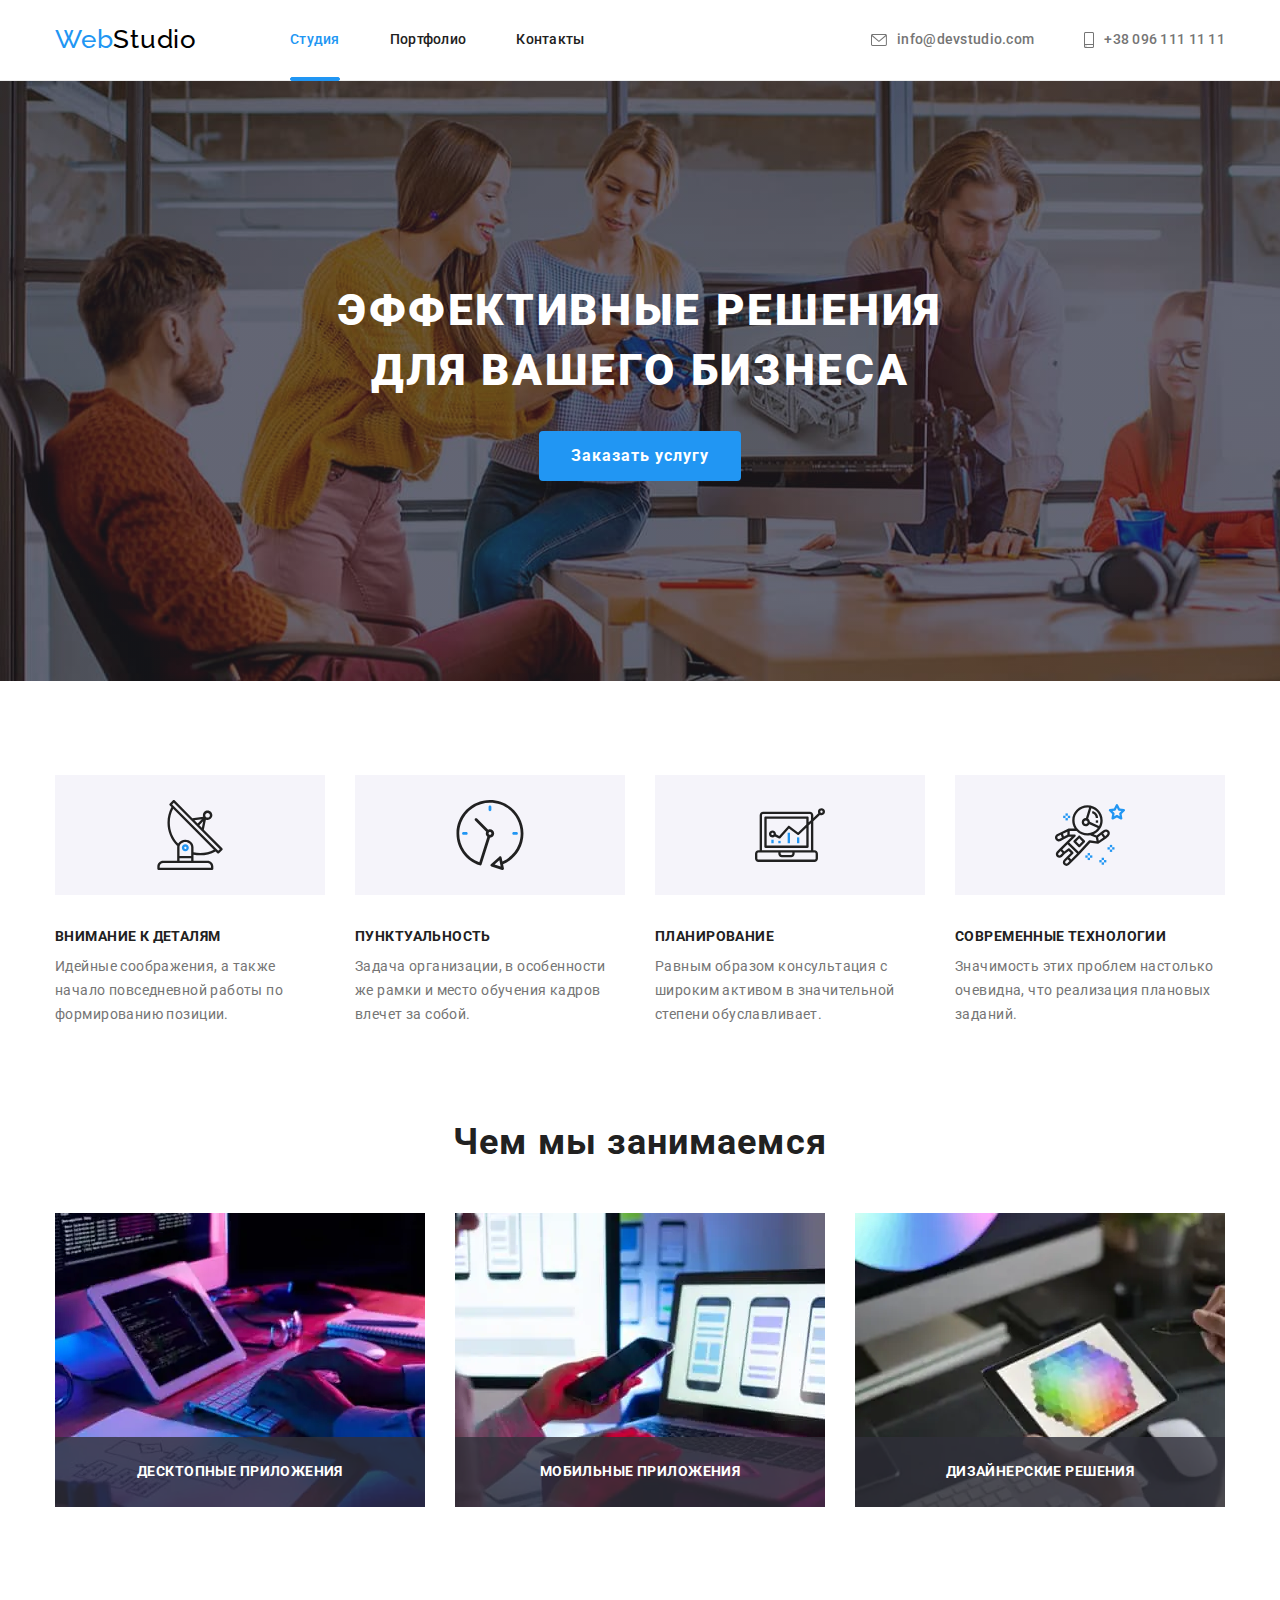
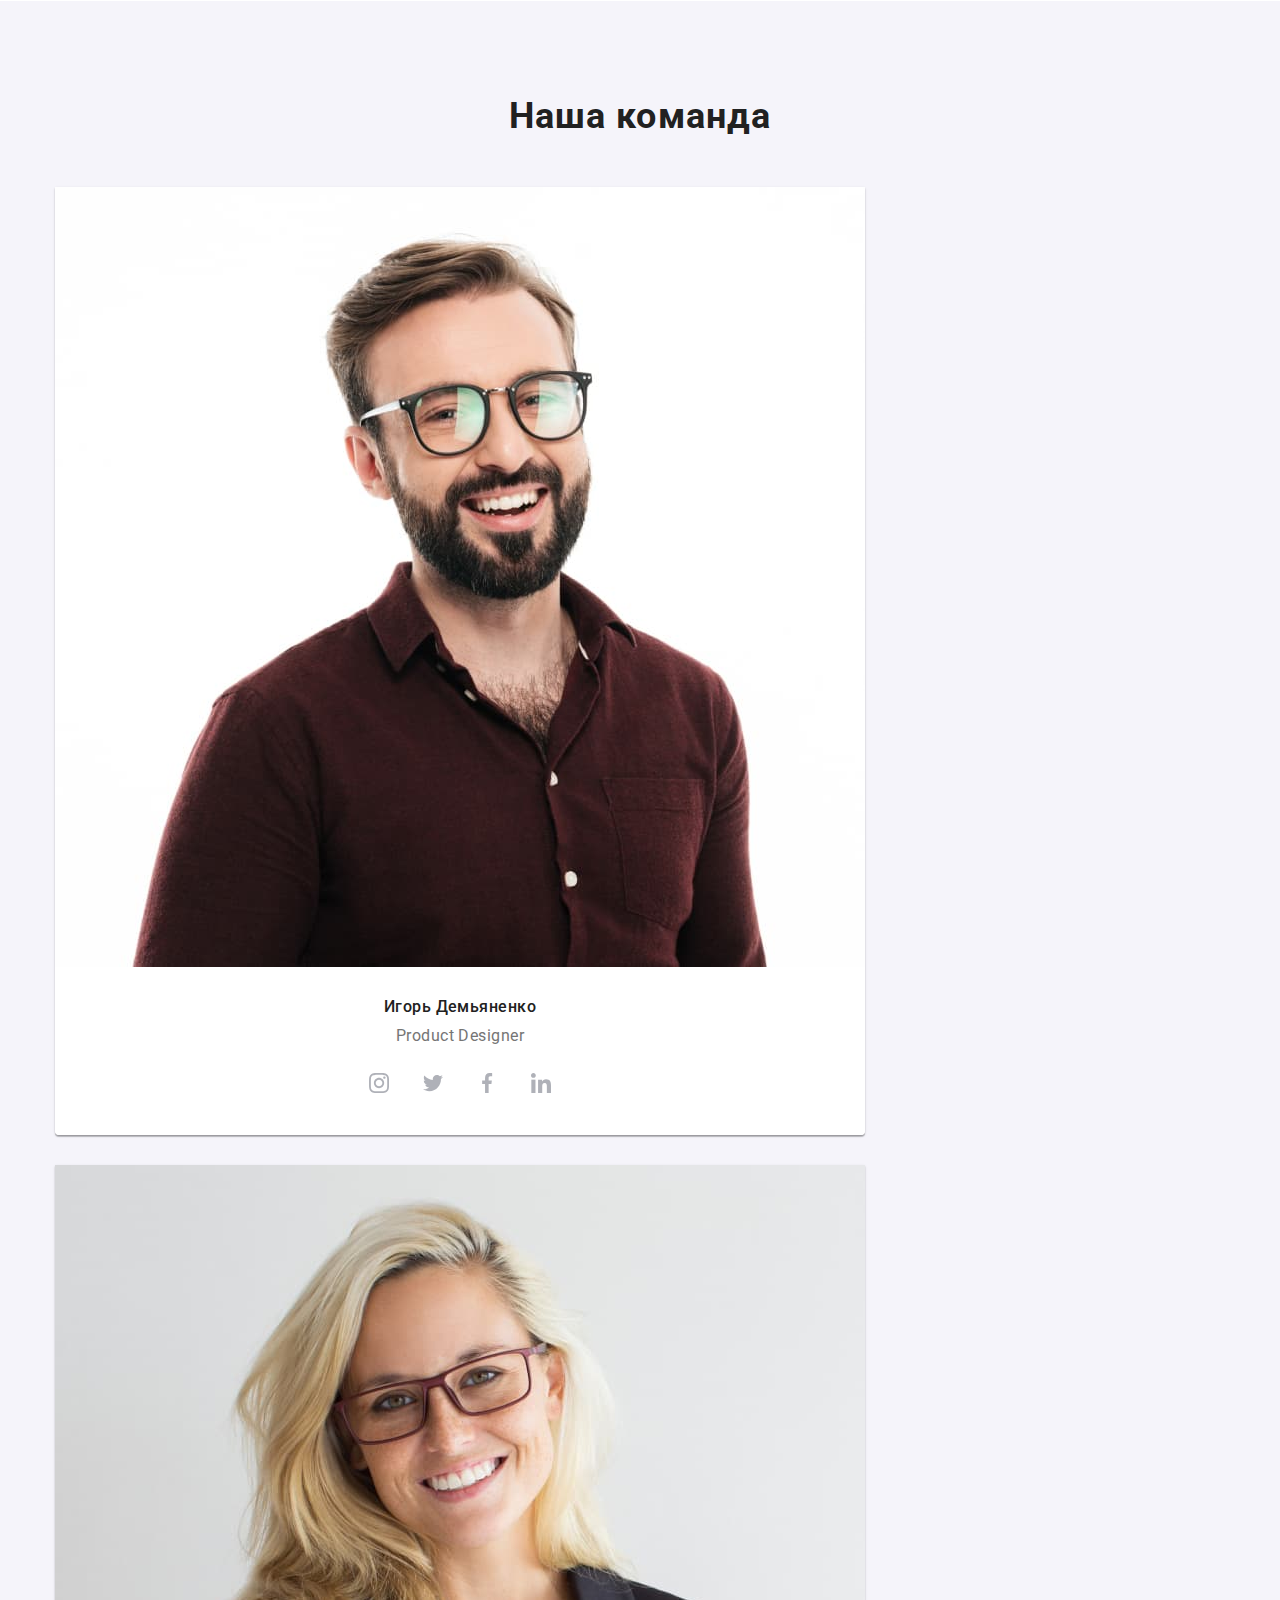
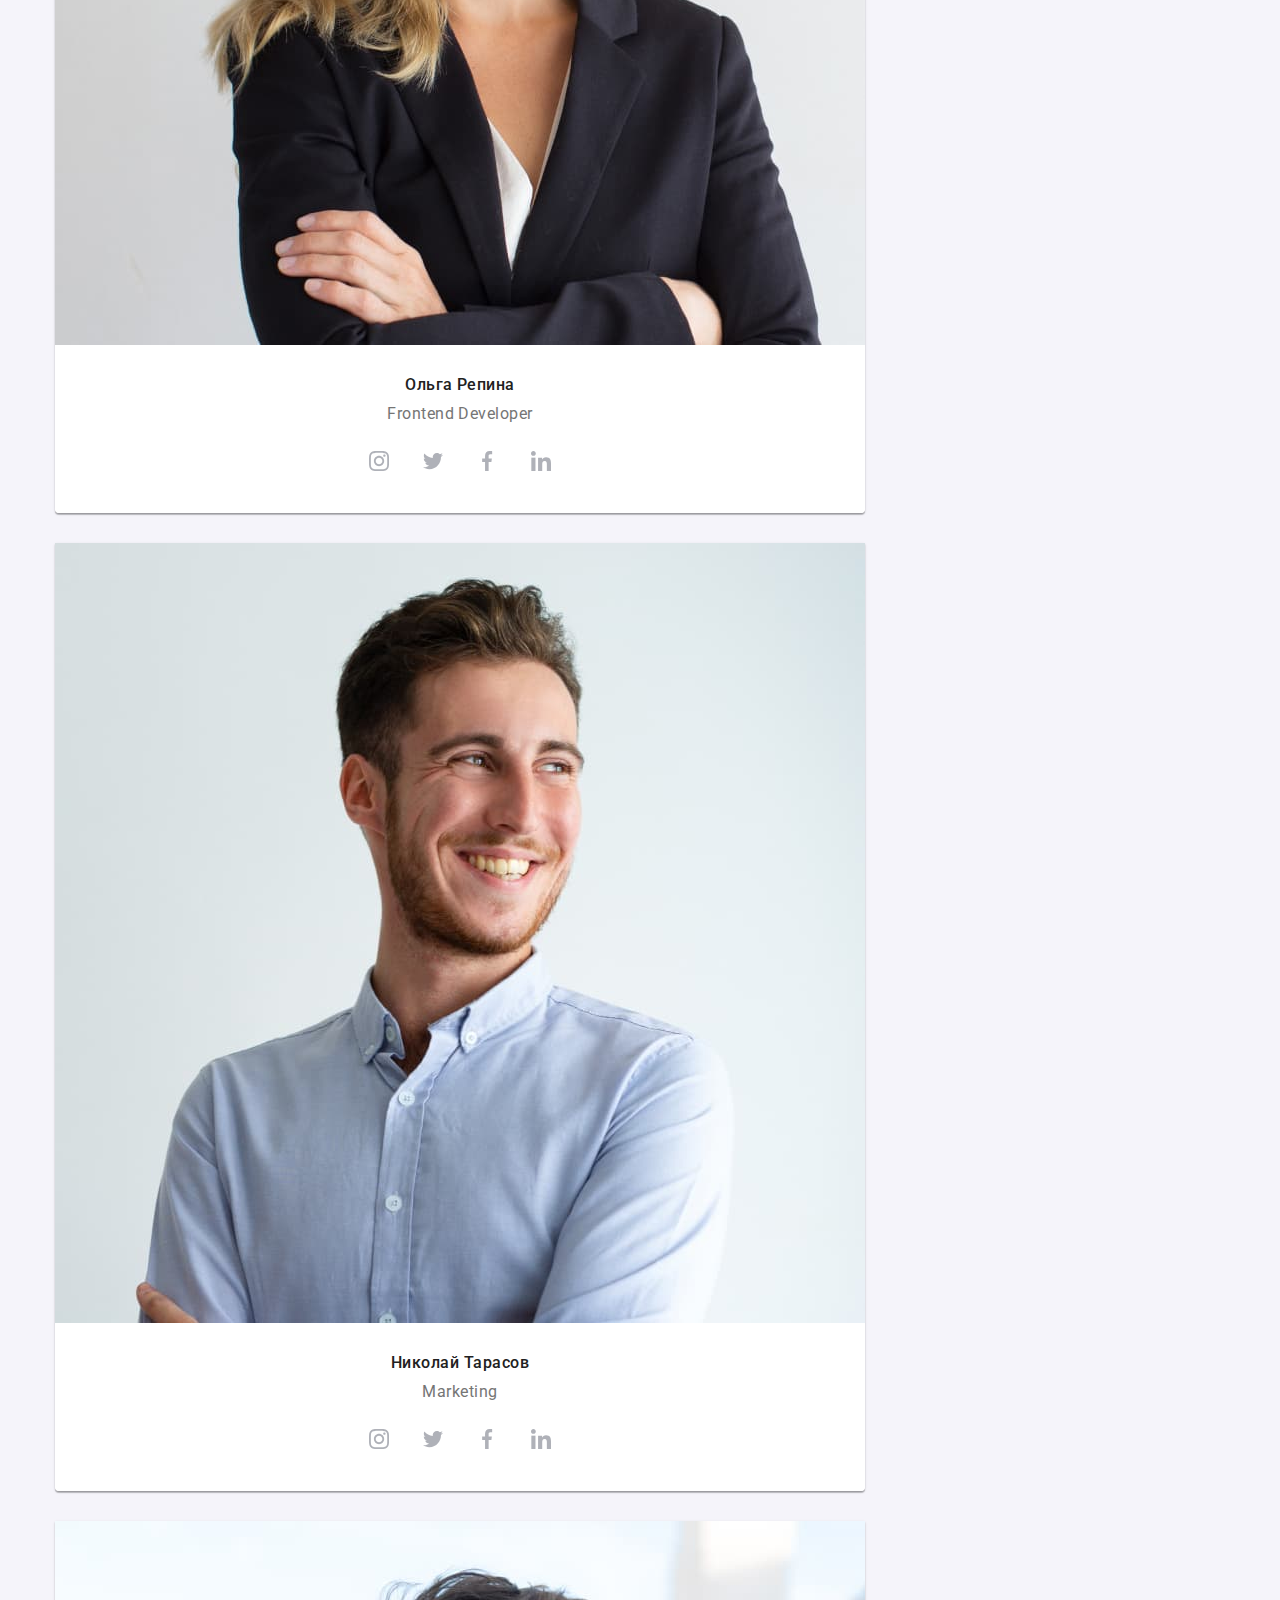
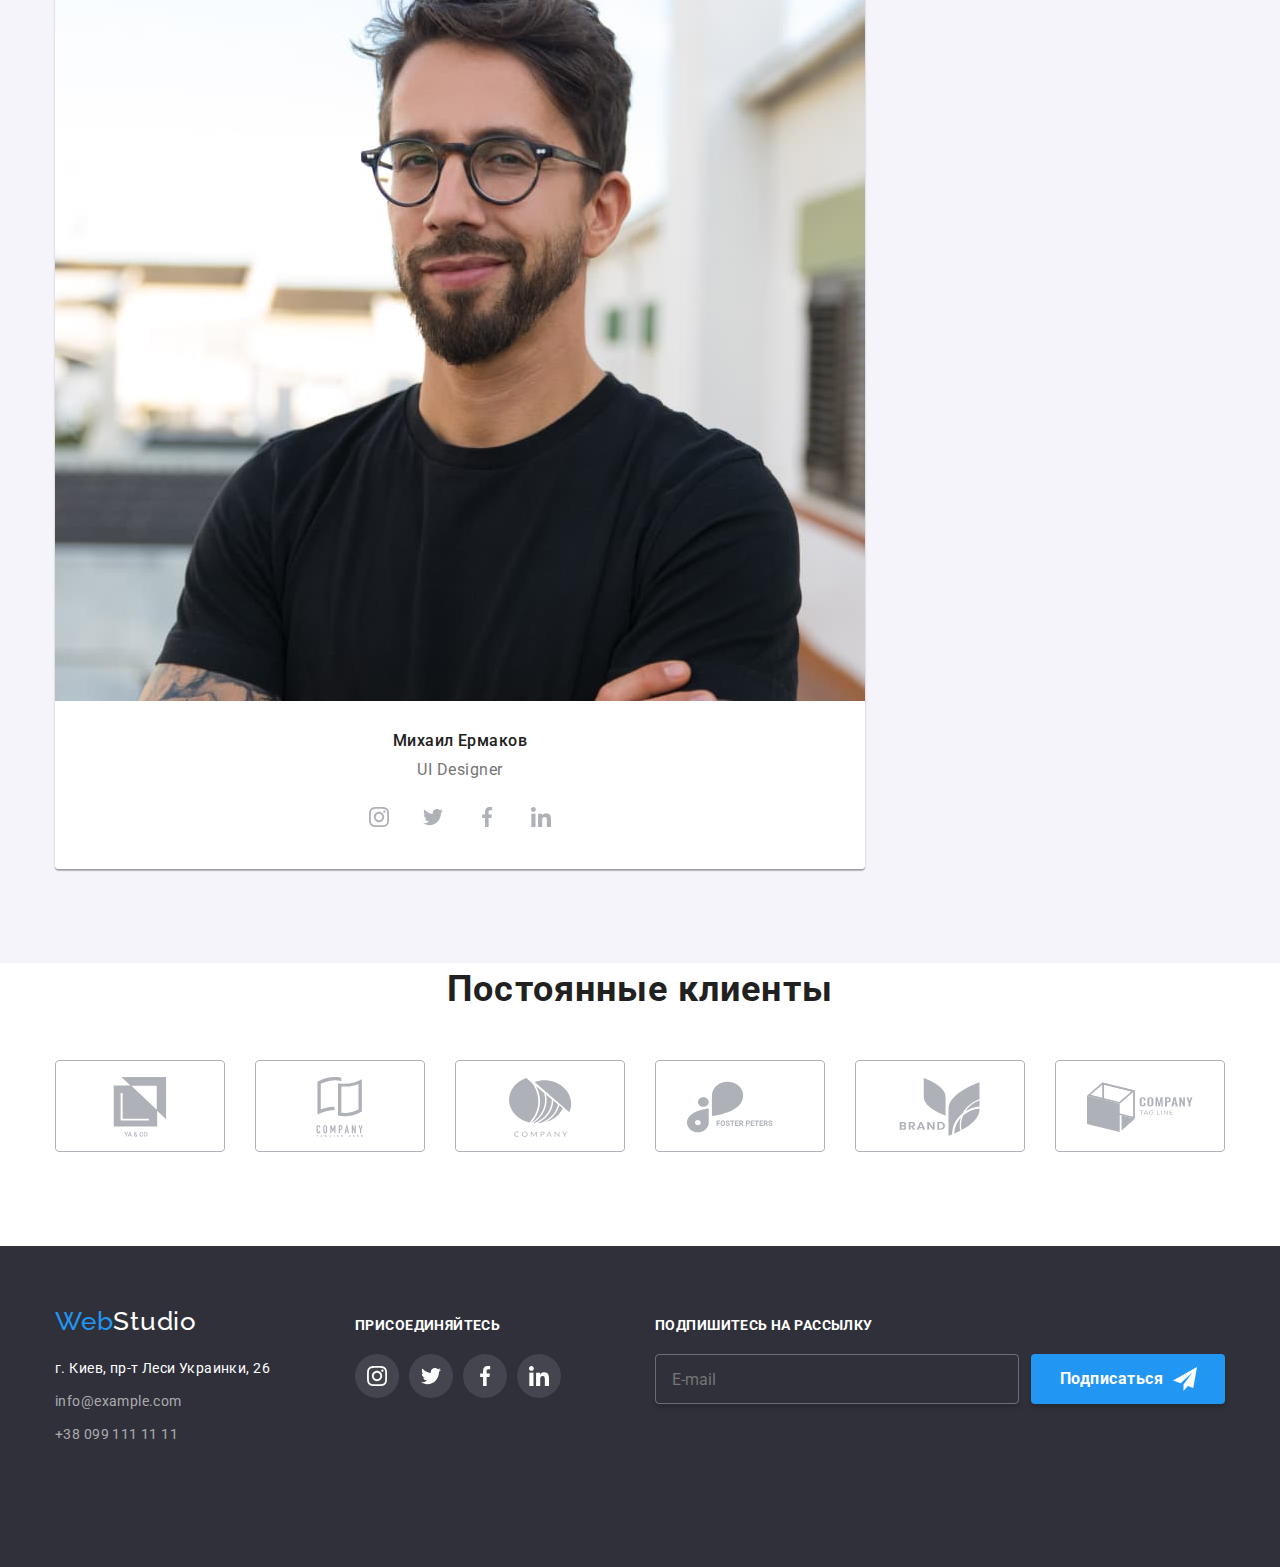
==== commit bc807f9b: "Исправил подгрузку изображений разной плотности" ====
--- a/index.html
+++ b/index.html
@@ -33,12 +33,17 @@
             <li class="contacts-item"><a href="tel:+380961111111" class="link link-anim"><svg class="tel-icon contact-icon"><use href="./images/icons.svg/symbol-defs.svg#icon-tel"></use></svg>+38 096 111 11 11</a></li>
         </ul>
       </div>
-    <div class="mobile-menu" data-menu>
-        <div class="container menu-container">
+    <div class="mobile-menu" data-menu> 
         <button class="menu-close-button" data-menu-close><svg class="menu-close-icon">
                 <use href="./images/icons.svg/symbol-defs.svg#icon-close"></use>
             </svg></button>
-            </div>
+            <nav class="menu-nav">
+                <ul class="menu-nav-list list">
+                    <li class="nav-item"><a href="./index.html" class="link link-anim">Студия</a></li>
+                    <li class="nav-item"><a href="./portfolio.html" class="link link-anim">Портфолио</a></li>
+                    <li class="nav-item"><a href="" class="link link-anim">Контакты</a></li>
+                </ul>
+            </nav>
     </div>
     </header>
 
@@ -120,11 +125,11 @@
         <ul class="team-list list">
             <li class="team-item">
                 <picture>
-                    <source srcset="./images/desktop/team-desktop/designer.jpg 1px, ./images/desktop/team-desktop/designer@2x.jpg 2x"
+                    <source srcset="./images/desktop/team-desktop/designer.jpg 1x, ./images/desktop/team-desktop/designer@2x.jpg 2x"
                     media="(min-width: 1200px)" />
-                    <source srcset="./images/tablet/team-tablet/designer.jpg 1px, ./images/tablet/team-tablet/designer@2x.jpg 2x"
+                    <source srcset="./images/tablet/team-tablet/designer.jpg 1x, ./images/tablet/team-tablet/designer@2x.jpg 2x"
                     media="(min-width: 768px)" />
-                    <source srcset="./images/phone/team-phone/designer.jpg 1px, ./images/phone/team-phone/designer@2x.jpg 2x"
+                    <source srcset="./images/phone/team-phone/designer.jpg 1x, ./images/phone/team-phone/designer@2x.jpg 2x"
                     media="(max-width: 767px)" />
                 <img class="team-photo" src="./images/phone/team-phone/designer.jpg" alt="Дизайнер компании" />
                 </picture>
@@ -149,11 +154,11 @@
         </li>
             <li class="team-item">
                 <picture>
-                    <source srcset="./images/desktop/team-desktop/developer.jpg 1px, ./images/desktop/team-desktop/developer@2x.jpg 2x"
-                        media="(min-width: 1200px)" />
-                    <source srcset="./images/tablet/team-tablet/developer.jpg 1px, ./images/tablet/team-tablet/developer@2x.jpg 2x"
+                    <source srcset="./images/desktop/team-desktop/developer.jpg 1x, ./images/desktop/team-desktop/developer@2x.jpg 2x"
+                        media="(min-width: 1200px)" />
+                    <source srcset="./images/tablet/team-tablet/developer.jpg 1x, ./images/tablet/team-tablet/developer@2x.jpg 2x"
                         media="(min-width: 768px)" />
-                    <source srcset="./images/phone/team-phone/developer.jpg 1px, ./images/phone/team-phone/developer@2x.jpg 2x"
+                    <source srcset="./images/phone/team-phone/developer.jpg 1x, ./images/phone/team-phone/developer@2x.jpg 2x"
                         media="(max-width: 767px)" />
                 <img class="team-photo" src="./images/phone/team-phone/developer.jpg" alt="Девелопер компании" />
                 </picture>
@@ -178,11 +183,11 @@
         </li>
             <li class="team-item">
                 <picture>
-                    <source srcset="./images/desktop/team-desktop/marketing.jpg 1px, ./images/desktop/team-desktop/marketing@2x.jpg 2x"
-                        media="(min-width: 1200px)" />
-                    <source srcset="./images/tablet/team-tablet/marketing.jpg 1px, ./images/tablet/team-tablet/marketing@2x.jpg 2x"
+                    <source srcset="./images/desktop/team-desktop/marketing.jpg 1x, ./images/desktop/team-desktop/marketing@2x.jpg 2x"
+                        media="(min-width: 1200px)" />
+                    <source srcset="./images/tablet/team-tablet/marketing.jpg 1x, ./images/tablet/team-tablet/marketing@2x.jpg 2x"
                         media="(min-width: 768px)" />
-                    <source srcset="./images/phone/team-phone/marketing.jpg 1px, ./images/phone/team-phone/marketing@2x.jpg 2x"
+                    <source srcset="./images/phone/team-phone/marketing.jpg 1x, ./images/phone/team-phone/marketing@2x.jpg 2x"
                         media="(max-width: 767px)" />
                 <img class="team-photo" src="./images/phone/team-phone/marketing.jpg" alt="Маркетолог компании" />
                 </picture>
@@ -207,11 +212,11 @@
         </li>
             <li class="team-item">
                 <picture>
-                    <source srcset="./images/desktop/team-desktop/uidesigner.jpg 1px, ./images/desktop/team-desktop/uidesigner@2x.jpg 2x"
-                        media="(min-width: 1200px)" />
-                    <source srcset="./images/tablet/team-tablet/uidesigner.jpg 1px, ./images/tablet/team-tablet/uidesigner@2x.jpg 2x"
+                    <source srcset="./images/desktop/team-desktop/uidesigner.jpg 1x, ./images/desktop/team-desktop/uidesigner@2x.jpg 2x"
+                        media="(min-width: 1200px)" />
+                    <source srcset="./images/tablet/team-tablet/uidesigner.jpg 1x, ./images/tablet/team-tablet/uidesigner@2x.jpg 2x"
                         media="(min-width: 768px)" />
-                    <source srcset="./images/phone/team-phone/uidesigner.jpg 1px, ./images/phone/team-phone/uidesigner@2x.jpg 2x"
+                    <source srcset="./images/phone/team-phone/uidesigner.jpg 1x, ./images/phone/team-phone/uidesigner@2x.jpg 2x"
                         media="(max-width: 767px)" />
                 <img class="team-photo" src="./images/phone/team-phone/uidesigner.jpg" alt="Дизайнер пользовательского интерфейса компании" />
                 </picture>
--- a/css/main.min.css
+++ b/css/main.min.css
@@ -1,2 +1,2 @@
-:root{--header-bgc: #ffffff;--footer-bgc: #2f303a;--primary-bgc: #e5e5e5;--secondary-bgc: #f5f4fa;--primary-text-color: #212121;--secondary-text-color: #757575;--accent-colour: #2196f3;--secondary-white-color: rgba(255, 255, 255, 0.6);--primary-white-color: #ffffff;--primary-black-color: #000000;--adress-color: rgba(255, 255, 255, 0.6);--accent-secondary-color: #188ce8;--work-list-set-gap: 30px;--header-border-color: #ececec;--social-link-team-color: #afb1b8;--label-bg-color: rgba(47, 48, 58, 0.8);--works-overlay-color: rgba(33, 150, 243, 0.9);--backdrop-bg-color: rgba(0, 0, 0, 0.2)}.visually-hidden{position:absolute !important;clip:rect(1px 1px 1px 1px);clip:rect(1px, 1px, 1px, 1px);padding:0 !important;border:0 !important;height:1px !important;width:1px !important;overflow:hidden}body{background-color:var(--primary-white-color);color:var(--primary-text-color);font-family:Roboto, sans-serif}img{display:block}p:last-child{margin-bottom:0}.list{list-style-type:none;padding-left:0;margin-top:0;margin-bottom:0}.title{margin-top:0}.link{color:var(--primary-text-color);text-decoration:none}.link-anim:hover,.link-anim:focus{color:var(--accent-colour)}.link-anim{transition-property:color;transition-duration:250ms;transition-timing-function:cubic-bezier(0.4, 0, 0.2, 1)}@media screen and (max-width: 1199px){.section{padding-top:60px;padding-bottom:60px}}@media screen and (min-width: 1200px){.section{padding-top:94px;padding-bottom:94px}}.container{padding-left:15px;padding-right:15px;margin-left:auto;margin-right:auto}@media screen and (min-width: 480px){.container{width:450px}}@media screen and (min-width: 768px){.container{width:738px}}@media screen and (min-width: 1200px){.container{width:1200px}}.hero .button{background-color:var(--accent-colour);color:var(--primary-white-color);border:0px;border-radius:4px;padding:10px 32px;cursor:pointer;font-family:inherit;font-size:16px;line-height:1.88;font-weight:700;letter-spacing:0.06em;transition:background-color 250ms cubic-bezier(0.4, 0, 0.2, 1)}.hero .button:hover,.hero .button:focus{background-color:var(--accent-secondary-color)}.close-button{background-color:transparent;padding:0;position:absolute;top:8px;right:8px;width:30px;height:30px;border:1px solid rgba(0,0,0,0.1);border-radius:50%;cursor:pointer}.close-button-icon{fill:var(--primary-black-color);width:18px;height:18px;margin-top:6px}.close-button:hover .close-button-icon,.close-button:focus .close-button-icon{fill:var(--accent-colour)}.modal-form-submit{color:var(--primary-white-color);background-color:var(--accent-colour);font-weight:700;font-size:16px;line-height:1.87;border:none;box-shadow:0px 4px 4px rgba(0,0,0,0.15);border-radius:4px;display:flex;align-items:center;justify-content:center;letter-spacing:0.06em;padding-top:10px;padding-bottom:10px;padding-left:56px;padding-right:56px;margin-left:auto;margin-right:auto;margin-top:30px;transition:background-color 250ms cubic-bezier(0.4, 0, 0.2, 1)}.modal-form-submit:hover,.modal-form-submit:focus{background-color:var(--accent-secondary-color)}.send-icon{fill:var(--primary-white-color);width:24px;height:24px;margin-left:10px}.email-submit-button{display:inline-flex;align-items:center;color:var(--primary-white-color);background-color:var(--accent-colour);border:0px;box-shadow:0px 4px 4px rgba(0,0,0,0.15);border-radius:4px;cursor:pointer;margin-left:12px;padding-left:29px;padding-right:28px;font-style:normal;font-weight:700;font-size:16px;line-height:1.88;letter-spacing:0.03em;transition-property:background-color;transition-duration:250ms;transition-timing-function:cubic-bezier(0.4, 0, 0.2, 1)}.email-submit-button:hover,.email-submit-button:focus{color:var(--primary-white-color);background-color:var(--accent-secondary-color)}@media screen and (max-width: 1199px){.email-submit-button{max-width:200px;height:50px;margin-left:auto;margin-right:auto;margin-top:20px}}.button-list{display:flex;justify-content:center;margin-bottom:50px}.filt-button{color:var(--primary-text-color);background-color:var(--secondary-bgc);border-radius:4px;padding:6px 22px;border:0px;cursor:pointer;font-family:Roboto;font-weight:500;font-size:16px;line-height:1.6;text-align:center;letter-spacing:0.03em;transition-property:color, background-color, box-shadow;transition-duration:250ms;transition-timing-function:cubic-bezier(0.4, 0, 0.2, 1)}.filt-button-item:not(:first-child){margin-left:8px}.filt-button:hover,.filt-button:focus{box-shadow:0px 3px 1px rgba(0,0,0,0.1),0px 1px 2px rgba(0,0,0,0.08),0px 2px 2px rgba(0,0,0,0.12);background-color:var(--accent-colour);color:var(--primary-white-color)}@media screen and (max-width: 767px){.button-list{justify-content:flex-start;flex-wrap:wrap}.filt-button-item:nth-child(n+4){margin-top:10px}.filt-button-item:nth-child(3n+1){margin-left:0px}}.backdrop{background-color:var(--backdrop-bg-color);position:fixed;top:0;left:0;z-index:100;width:100%;height:100%;opacity:1;visibility:visible;pointer-events:auto;transition:opacity 500ms cubic-bezier(0.4, 0, 0.2, 1),visibility 500ms cubic-bezier(0.4, 0, 0.2, 1)}.backdrop.is-hidden{opacity:0;visibility:hidden;pointer-events:none}.modal-window{background-color:var(--primary-white-color);position:absolute;top:50%;left:50%;transform:translate(-50%, -50%);min-width:450px;min-height:609px}.modal-title{color:var(--primary-text-color);font-weight:700;font-size:20px;line-height:1.15;text-align:center;letter-spacing:0.03em;margin-top:0;margin-bottom:12px}@media screen and (min-width: 1200px){.modal-window{min-width:528px;min-height:580px}}.section-title{font-weight:700;font-size:28px;line-height:1.17;letter-spacing:0.03em;text-align:center;margin-top:0;margin-bottom:50px}@media screen and (min-width: 1200px){.section-title{font-size:36px}}.thumb{position:relative;overflow:hidden}.logo{color:var(--primary-black-color);text-decoration:none;font-family:Raleway;font-weight:500;font-size:26px;line-height:1.2;letter-spacing:0.03em;transition-property:color;transition-duration:250ms;transition-timing-function:cubic-bezier(0.4, 0, 0.2, 1)}.logo:hover,.logo:focus{color:var(--accent-colour)}.accent{color:var(--accent-colour)}.email-form-text{color:var(--primary-white-color);margin-top:0;margin-bottom:20px;font-weight:700;font-size:14px;line-height:1.14;letter-spacing:0.03em;text-transform:uppercase}.email-form{display:flex}.email-input{padding-left:16px;flex-grow:1;height:50px;color:var(--primary-white-color);background-color:transparent;border:1px solid rgba(255,255,255,0.3);box-shadow:0px 4px 4px rgba(0,0,0,0.15);border-radius:4px}@media screen and (max-width: 1199px){.email-form{flex-direction:column}}.modal-form{display:flex;flex-direction:column;padding:40px}.modal-form-icon{position:absolute;width:18px;height:18px;top:50%;left:12px;transform:translateY(-50%)}.modal-form-box{display:block;position:relative}.input-form{padding-left:42px;padding-top:12px;padding-bottom:12px;width:100%;border:1px solid rgba(33,33,33,0.2);border-radius:4px;margin-top:4px}.input-form:focus{border-color:var(--accent-colour)}.input-form:focus+.modal-form-icon{fill:var(--accent-colour)}.modal-form-label{color:var(--secondary-text-color);font-size:12px;line-height:1.16;letter-spacing:0.01em;margin-top:4px;margin-bottom:10px}.modal-textarea.input-form{resize:none;height:120px;margin-top:4px;padding-left:16px}.modal-textarea:focus{border-color:var(--accent-colour)}.checkbox-label{color:var(--secondary-text-color);display:flex;justify-content:center;align-items:center;font-size:12px;line-height:0.85;letter-spacing:0.03em;margin-top:20px}.checkbox-label::before{display:block;content:"";cursor:pointer;border:2px solid var(--primary-text-color);border-radius:4px;width:16px;height:15px;margin-right:8px;transition-property:border-color, background-color;transition-duration:250ms;transition-timing-function:cubic-bezier(0.4, 0, 0.2, 1)}.modal-check{bottom:120px;left:90px}.modal-check:checked+.checkbox-label::before{border-color:transparent;background-color:var(--accent-colour);background-image:url(../images/bg-images/check-icon.svg);background-repeat:no-repeat}.checkbox-icon{position:absolute;width:11px;height:8px;opacity:0;transform:translateX(-50%)}.modal-form-link{color:var(--accent-colour)}.team-social-link{width:44px;height:44px;padding:12px;border-radius:50%;transition-property:background-color;transition-duration:250ms;transition-timing-function:cubic-bezier(0.4, 0, 0.2, 1)}.social-links{display:flex;justify-content:center;align-items:center}.social-links-icons{fill:var(--social-link-team-color);width:20px;height:20px;transition-property:fill;transition-duration:250ms;transition-timing-function:cubic-bezier(0.4, 0, 0.2, 1)}.team-social-link:hover,.team-social-link:focus{background-color:var(--accent-colour)}.team-social-link:focus .social-links-icons,.team-social-link:hover .social-links-icons{fill:var(--primary-white-color)}.social-links-item{display:flex;justify-content:center;align-items:center}.social-links-item:not(:first-child){margin-left:10px}.social-links-title{color:var(--primary-white-color);font-size:14px;line-height:1.14;letter-spacing:0.03em;text-transform:uppercase;margin-top:0px;margin-bottom:20px}.social-links-icons.footer-icons{fill:var(--primary-white-color)}.footer-social-link{background-color:rgba(255,255,255,0.1);width:44px;height:44px;border-radius:50%;display:flex;justify-content:center;align-items:center;transition-property:background-color;transition-duration:250ms;transition-timing-function:cubic-bezier(0.4, 0, 0.2, 1)}.footer-social-link:hover,.footer-social-link:focus{background-color:var(--accent-colour)}.contacts{display:flex;margin-left:auto}.contacts-item .link{display:flex}.contact-icon{fill:var(--secondary-text-color);margin-right:10px}.contacts-item .link:hover .contact-icon,.contacts-item .link:focus .contact-icon{fill:var(--accent-colour)}.mail-icon{margin:auto;margin-right:10px;width:16px;height:12px;transition-property:fill;transition-duration:250ms;transition-timing-function:cubic-bezier(0.4, 0, 0.2, 1)}.tel-icon{width:10px;height:16px;transition-property:fill;transition-duration:250ms;transition-timing-function:cubic-bezier(0.4, 0, 0.2, 1)}.contacts-item:not(:first-child){margin-left:50px}.contacts .link{color:var(--secondary-text-color)}.contacts .link:hover,.contacts .link:focus{color:var(--accent-colour)}@media screen and (max-width: 767px){.contacts{display:none}}.header{background-color:var(--primary-white-color);border-bottom:1px solid var(--header-border-color);font-weight:500;font-size:14px;line-height:1.14;letter-spacing:0.02em;padding-top:24px;padding-bottom:25px}.container.header-container{display:flex;align-items:center}.menu-icon{width:40px;height:40px}.menu-icon:hover,.menu-icon:focus{fill:var(--accent-colour)}.nav{display:flex;align-items:center}.site-nav{display:flex;margin-left:93px}.nav-item:not(:first-child){margin-left:50px}.site-nav .link.current{color:var(--accent-colour)}.nav-item.current{position:relative}.site-nav .link.current::after{display:block;position:absolute;bottom:-33px;content:'';background-color:var(--accent-colour);width:100%;height:4px;border-radius:2px;border:1px solid var(--accent-colour)}@media screen and (max-width: 767px){.nav-item{display:none}.container.header-container{position:relative}.menu-open-button{background-color:transparent;border-color:transparent;position:absolute;right:10px;top:50%;transform:translateY(-50%)}}@media screen and (min-width: 768px){.menu-open-button{display:none}}.footer{background-color:var(--footer-bgc);padding-top:60px;padding-bottom:60px}@media screen and (max-width: 1199px){.footer{text-align:center}}.footer .logo{color:var(--primary-white-color);text-decoration:none;font-family:Raleway;font-weight:500;font-size:24px;line-height:1.17;letter-spacing:0.03em}.footer .logo:hover,.footer .logo:focus{color:var(--accent-colour)}.adress{margin-top:20px}.adress .text{color:var(--primary-white-color);margin-top:0;margin-bottom:8px;font-style:normal;font-weight:400;font-size:14px;line-height:1.7;letter-spacing:0.03em}.adress-link{color:var(--adress-color);font-style:normal;font-weight:400;font-size:14px;line-height:1.7;letter-spacing:0.03em}.adress-item:first-child{margin-bottom:8px}.adress-list .link:hover,.adress-list .link:focus{color:var(--accent-colour)}.footer-links-list{display:flex}.footer-links-item:not(:first-child){margin-left:10px}@media screen and (max-width: 767px){.footer-links-list{justify-content:center}.footer-links{margin-bottom:60px}}@media screen and (min-width: 768px){.container.footer-box{align-items:baseline;justify-content:space-between}.footer-left-side{display:flex;flex-wrap:wrap;align-items:baseline;justify-content:space-between;margin-bottom:60px}}@media screen and (min-width: 1200px){.container.footer-box{display:flex}.footer .logo{font-size:26px;line-height:1.2}.adress .text{margin-bottom:9px}.adress-item:first-child{margin-bottom:9px}.footer-left-side{display:flex;width:calc((100% - 30px) / 2)}.footer-form{width:calc((100% - 30px) / 2)}.footer-links{display:inline-block;width:calc((100% - 30px) / 2)}.footer-left-side{display:flex;align-items:baseline}}.container.hero-container{margin-left:auto;margin-right:auto;padding-left:15px;padding-right:15px}@media screen and (max-width: 767px){.container.hero-container{max-width:400px}}@media screen and (min-width: 768px){.container.hero-container{max-width:400px}}@media screen and (min-width: 1200px){.container.hero-container{max-width:696px}}.hero .title{color:var(--primary-white-color);font-weight:900;text-align:center;letter-spacing:0.06em;text-transform:uppercase;margin-top:0;margin-bottom:30px;font-size:26px;line-height:1.6;margin-left:auto;margin-right:auto}.hero{background-color:#2f303a;background-image:linear-gradient(rgba(47,48,58,0.4), rgba(47,48,58,0.4)),url(../images/phone/bg-phone/hero-bg.jpg);background-repeat:no-repeat;background-size:cover;max-width:480px;padding-top:118px;padding-bottom:118px;text-align:center;margin-left:auto;margin-right:auto}@media screen and (min-device-pixel-ratio: 2) and (max-width: 767px), screen and (min-resolution: 192dpi) and (max-width: 767px), screen and (min-resolution: 2dppx) and (max-width: 767px){.hero{background-color:#2f303a;background-image:linear-gradient(rgba(47,48,58,0.4), rgba(47,48,58,0.4)),url(../images/phone/bg-phone/hero-bg@2x.jpg)}}@media screen and (min-width: 768px){.hero{background-color:#2f303a;background-image:linear-gradient(rgba(47,48,58,0.4), rgba(47,48,58,0.4)),url(../images/tablet/bg-tablet/bg-hero.jpg);max-width:768px}}@media screen and (min-device-pixel-ratio: 2) and (min-width: 768px), screen and (min-resolution: 192dpi) and (min-width: 768px), screen and (min-resolution: 2dppx) and (min-width: 768px){.hero{background-color:#2f303a;background-image:linear-gradient(rgba(47,48,58,0.4), rgba(47,48,58,0.4)),url(../images/tablet/bg-tablet/bg-hero@2x.jpg);max-width:768px}}@media screen and (min-width: 1200px){.hero{background-color:#2f303a;background-image:linear-gradient(rgba(47,48,58,0.4), rgba(47,48,58,0.4)),url(../images/desktop/bg-desktop/hero-bg.jpg);max-width:1600px;padding-top:200px;padding-bottom:200px}.hero .title{font-size:44px;line-height:1.36}}@media screen and (min-device-pixel-ratio: 2) and (min-width: 1200px), screen and (min-resolution: 192dpi) and (min-width: 1200px), screen and (min-resolution: 2dppx) and (min-width: 1200px){.hero{background-color:#2f303a;background-image:linear-gradient(rgba(47,48,58,0.4), rgba(47,48,58,0.4)),url(../images/desktop/bg-desktop/hero-bg@2x.jpg);max-width:1600px;padding-top:200px;padding-bottom:200px}}.pros-list .title{margin-top:0;margin-bottom:10px;font-weight:700;font-size:14px;line-height:1.14;letter-spacing:0.03em;text-transform:uppercase}.pros-list .text{color:var(--secondary-text-color);font-size:14px;line-height:1.7;letter-spacing:0.03em;margin-top:0;margin-bottom:0}.pros-icons{width:100%;height:120px;background-color:var(--secondary-bgc);padding:25px 100px;margin-bottom:30px}@media screen and (max-width: 767px){.pros-list .title{text-align:center}.pros-list .text{margin-bottom:30px}}@media screen and (min-width: 768px){.pros-list{margin-top:calc(-1 * var(--work-list-set-gap));margin-left:calc(-1 * var(--work-list-set-gap));display:flex;flex-wrap:wrap}.pros-list-item{margin-left:var(--work-list-set-gap);margin-top:var(--work-list-set-gap);flex-basis:calc(100% / 2 - var(--work-list-set-gap))}}@media screen and (min-width: 1200px){.section.pros{padding-bottom:47px}.pros-list-item{margin-top:var(--work-list-set-gap);margin-left:var(--work-list-set-gap);flex-basis:calc(100% / 4 - var(--work-list-set-gap))}}.section.job{padding-top:47px}.job-list{margin-top:calc(-1 * var(--work-list-set-gap));margin-left:calc(-1 * var(--work-list-set-gap));display:flex;flex-wrap:wrap}.job-list .item-list{margin-top:var(--work-list-set-gap);margin-left:var(--work-list-set-gap);flex-basis:calc(100% / 3 - var(--work-list-set-gap))}.job-list-label{color:var(--primary-white-color);background-color:var(--label-bg-color);font-weight:700;font-size:14px;line-height:1.14;text-align:center;letter-spacing:0.03em;text-transform:uppercase;width:100%;height:70px;position:absolute;bottom:0;margin:0;padding-top:27px}@media screen and (max-width: 1199px){.section.job{display:none}}.section-team{background-color:var(--secondary-bgc)}.team-item{box-shadow:0px 1px 3px rgba(0,0,0,0.12),0px 1px 1px rgba(0,0,0,0.14),0px 2px 1px rgba(0,0,0,0.2);border-radius:0px 0px 4px 4px}.team-list .title{font-weight:500;font-size:16px;line-height:1.19;letter-spacing:0.03em;text-align:center;margin-bottom:10px}.team-list .text{color:var(--secondary-text-color);font-size:16px;line-height:1.19;letter-spacing:0.03em;text-align:center;margin-top:0}.team-info{border-radius:0px 0px 4px 4px;padding-top:var(--work-list-set-gap);padding-bottom:24px;background-color:var(--primary-white-color)}.section-team{padding-top:60px;padding-bottom:60px}@media screen and (max-width: 767px){.team-item{margin-bottom:var(--work-list-set-gap)}.team-photo{width:100%;height:auto}}@media screen and (min-width: 480px) and (max-width: 767px){.team-item{max-width:450px}}@media screen and (min-width: 768px){.team-item{margin-top:var(--work-list-set-gap);margin-left:var(--work-list-set-gap);flex-basis:calc(100% / 2 - var(--work-list-set-gap))}.team-list{margin:auto;margin-top:calc(-1 * var(--work-list-set-gap));margin-left:calc(-1 * var(--work-list-set-gap));display:flex;flex-wrap:wrap}}@media screen and (min-width: 1200px){.team-item{margin-top:var(--work-list-set-gap);margin-left:var(--work-list-set-gap);flex-basis:calc(100% / 4 - var(--work-list-set-gap))}.team-info{padding-bottom:var(--work-list-set-gap)}.section-team{padding-top:94px;padding-bottom:94px}}.work-list{margin:auto;margin-top:calc(-1 * var(--work-list-set-gap));margin-left:calc(-1 * var(--work-list-set-gap));display:flex;flex-wrap:wrap}.work-link{display:block;transition-property:box-shadow;transition-duration:250ms;transition-timing-function:cubic-bezier(0.4, 0, 0.2, 1)}.work-link:hover,.work-link:focus{box-shadow:0px 1px 1px rgba(0,0,0,0.12),0px 4px 4px rgba(0,0,0,0.06),1px 4px 6px rgba(0,0,0,0.16)}.work-list .item{margin-top:var(--work-list-set-gap);margin-left:var(--work-list-set-gap);flex-basis:calc(100% / 3 - var(--work-list-set-gap))}.work-list .title{color:var(--primary-text-color);font-weight:700;font-size:18px;line-height:2;letter-spacing:0.06em;margin:0}.work-list .text{color:var(--secondary-text-color);font-size:16px;line-height:1.88;letter-spacing:0.03em;margin:0}.work-info{border:1px solid #eeeeee;border-top:1px solid rgba(255,255,255,0);padding:20px 24px}.overlay-text{color:var(--primary-white-color);margin:0;font-size:18px;line-height:1.55;letter-spacing:0.03em}.works-overlay{width:100%;height:100%;padding:63px 24px;background-color:var(--works-overlay-color);position:absolute;bottom:0;transform:translateY(100%);transition-property:transform;transition-duration:250ms;transition-timing-function:cubic-bezier(0.4, 0, 0.2, 1)}.work-link:focus .works-overlay,.work-link:hover .works-overlay{transform:translateY(0)}.companies-icons{fill:var(--social-link-team-color);width:106px;height:60px;transition-property:fill;transition-duration:250ms;transition-timing-function:cubic-bezier(0.4, 0, 0.2, 1)}.companies-list-item{margin-top:var(--work-list-set-gap);margin-left:var(--work-list-set-gap)}.companies-link{border:1px solid var(--social-link-team-color);border-radius:4px;width:100%;height:92px;display:flex;justify-content:center;align-content:center;padding-top:16px;padding-bottom:16px;transition-property:border;transition-duration:250ms;transition-timing-function:cubic-bezier(0.4, 0, 0.2, 1)}.companies-link:hover,.companies-link:focus{border:1px solid var(--accent-colour);border-radius:4px}.companies-link:hover .companies-icons,.companies-link:focus .companies-icons{fill:var(--accent-colour)}.companies-list{display:flex;flex-wrap:wrap;margin-top:calc(-1 * var(--work-list-set-gap));margin-left:calc(-1 * var(--work-list-set-gap))}@media screen and (max-width: 767px){.companies-list-item{flex-basis:calc(100% / 2 - var(--work-list-set-gap))}}@media screen and (min-width: 768px){.companies-list-item{flex-basis:calc(100% / 3 - var(--work-list-set-gap))}}@media screen and (min-width: 1200px){.section.companies{padding-top:5px}.companies-list-item{flex-basis:calc(100% / 6 - var(--work-list-set-gap))}}
+:root{--header-bgc: #ffffff;--footer-bgc: #2f303a;--primary-bgc: #e5e5e5;--secondary-bgc: #f5f4fa;--primary-text-color: #212121;--secondary-text-color: #757575;--accent-colour: #2196f3;--secondary-white-color: rgba(255, 255, 255, 0.6);--primary-white-color: #ffffff;--primary-black-color: #000000;--adress-color: rgba(255, 255, 255, 0.6);--accent-secondary-color: #188ce8;--work-list-set-gap: 30px;--header-border-color: #ececec;--social-link-team-color: #afb1b8;--label-bg-color: rgba(47, 48, 58, 0.8);--works-overlay-color: rgba(33, 150, 243, 0.9);--backdrop-bg-color: rgba(0, 0, 0, 0.2)}.visually-hidden{position:absolute !important;clip:rect(1px 1px 1px 1px);clip:rect(1px, 1px, 1px, 1px);padding:0 !important;border:0 !important;height:1px !important;width:1px !important;overflow:hidden}body{background-color:var(--primary-white-color);color:var(--primary-text-color);font-family:Roboto, sans-serif}img{display:block}p:last-child{margin-bottom:0}.list{list-style-type:none;padding-left:0;margin-top:0;margin-bottom:0}.title{margin-top:0}.link{color:var(--primary-text-color);text-decoration:none}.link-anim:hover,.link-anim:focus{color:var(--accent-colour)}.link-anim{transition-property:color;transition-duration:250ms;transition-timing-function:cubic-bezier(0.4, 0, 0.2, 1)}@media screen and (max-width: 1199px){.section{padding-top:60px;padding-bottom:60px}}@media screen and (min-width: 1200px){.section{padding-top:94px;padding-bottom:94px}}.container{padding-left:15px;padding-right:15px;margin-left:auto;margin-right:auto}@media screen and (min-width: 480px){.container{width:450px}}@media screen and (min-width: 768px){.container{width:738px}}@media screen and (min-width: 1200px){.container{width:1200px}}.hero .button{background-color:var(--accent-colour);color:var(--primary-white-color);border:0px;border-radius:4px;padding:10px 32px;cursor:pointer;font-family:inherit;font-size:16px;line-height:1.88;font-weight:700;letter-spacing:0.06em;transition:background-color 250ms cubic-bezier(0.4, 0, 0.2, 1)}.hero .button:hover,.hero .button:focus{background-color:var(--accent-secondary-color)}.close-button{background-color:transparent;padding:0;position:absolute;top:8px;right:8px;width:30px;height:30px;border:1px solid rgba(0,0,0,0.1);border-radius:50%;cursor:pointer}.close-button-icon{fill:var(--primary-black-color);width:18px;height:18px;margin-top:6px}.close-button:hover .close-button-icon,.close-button:focus .close-button-icon{fill:var(--accent-colour)}.modal-form-submit{color:var(--primary-white-color);background-color:var(--accent-colour);font-weight:700;font-size:16px;line-height:1.87;border:none;box-shadow:0px 4px 4px rgba(0,0,0,0.15);border-radius:4px;display:flex;align-items:center;justify-content:center;letter-spacing:0.06em;padding-top:10px;padding-bottom:10px;padding-left:56px;padding-right:56px;margin-left:auto;margin-right:auto;margin-top:30px;transition:background-color 250ms cubic-bezier(0.4, 0, 0.2, 1)}.modal-form-submit:hover,.modal-form-submit:focus{background-color:var(--accent-secondary-color)}.send-icon{fill:var(--primary-white-color);width:24px;height:24px;margin-left:10px}.email-submit-button{display:inline-flex;align-items:center;color:var(--primary-white-color);background-color:var(--accent-colour);border:0px;box-shadow:0px 4px 4px rgba(0,0,0,0.15);border-radius:4px;cursor:pointer;margin-left:12px;padding-left:29px;padding-right:28px;font-style:normal;font-weight:700;font-size:16px;line-height:1.88;letter-spacing:0.03em;transition-property:background-color;transition-duration:250ms;transition-timing-function:cubic-bezier(0.4, 0, 0.2, 1)}.email-submit-button:hover,.email-submit-button:focus{color:var(--primary-white-color);background-color:var(--accent-secondary-color)}@media screen and (max-width: 1199px){.email-submit-button{max-width:200px;height:50px;margin-left:auto;margin-right:auto;margin-top:20px}}.button-list{display:flex;justify-content:center;margin-bottom:50px}.filt-button{color:var(--primary-text-color);background-color:var(--secondary-bgc);border-radius:4px;padding:6px 22px;border:0px;cursor:pointer;font-family:Roboto;font-weight:500;font-size:16px;line-height:1.6;text-align:center;letter-spacing:0.03em;transition-property:color, background-color, box-shadow;transition-duration:250ms;transition-timing-function:cubic-bezier(0.4, 0, 0.2, 1)}.filt-button-item:not(:first-child){margin-left:8px}.filt-button:hover,.filt-button:focus{box-shadow:0px 3px 1px rgba(0,0,0,0.1),0px 1px 2px rgba(0,0,0,0.08),0px 2px 2px rgba(0,0,0,0.12);background-color:var(--accent-colour);color:var(--primary-white-color)}@media screen and (max-width: 767px){.button-list{justify-content:flex-start;flex-wrap:wrap}.filt-button-item:nth-child(n+4){margin-top:10px}.filt-button-item:nth-child(3n+1){margin-left:0px}}.backdrop{background-color:var(--backdrop-bg-color);position:fixed;top:0;left:0;z-index:100;width:100%;height:100%;opacity:1;visibility:visible;pointer-events:auto;transition:opacity 500ms cubic-bezier(0.4, 0, 0.2, 1),visibility 500ms cubic-bezier(0.4, 0, 0.2, 1)}.backdrop.is-hidden{opacity:0;visibility:hidden;pointer-events:none}.modal-window{background-color:var(--primary-white-color);position:absolute;top:50%;left:50%;transform:translate(-50%, -50%);min-width:450px;min-height:609px}.modal-title{color:var(--primary-text-color);font-weight:700;font-size:20px;line-height:1.15;text-align:center;letter-spacing:0.03em;margin-top:0;margin-bottom:12px}@media screen and (min-width: 1200px){.modal-window{min-width:528px;min-height:580px}}.section-title{font-weight:700;font-size:28px;line-height:1.17;letter-spacing:0.03em;text-align:center;margin-top:0;margin-bottom:50px}@media screen and (min-width: 1200px){.section-title{font-size:36px}}.thumb{position:relative;overflow:hidden}.logo{color:var(--primary-black-color);text-decoration:none;font-family:Raleway;font-weight:500;font-size:26px;line-height:1.2;letter-spacing:0.03em;transition-property:color;transition-duration:250ms;transition-timing-function:cubic-bezier(0.4, 0, 0.2, 1)}.logo:hover,.logo:focus{color:var(--accent-colour)}.accent{color:var(--accent-colour)}.email-form-text{color:var(--primary-white-color);margin-top:0;margin-bottom:20px;font-weight:700;font-size:14px;line-height:1.14;letter-spacing:0.03em;text-transform:uppercase}.email-form{display:flex}.email-input{padding-left:16px;flex-grow:1;height:50px;color:var(--primary-white-color);background-color:transparent;border:1px solid rgba(255,255,255,0.3);box-shadow:0px 4px 4px rgba(0,0,0,0.15);border-radius:4px}@media screen and (max-width: 1199px){.email-form{flex-direction:column}}.modal-form{display:flex;flex-direction:column;padding:40px}.modal-form-icon{position:absolute;width:18px;height:18px;top:50%;left:12px;transform:translateY(-50%)}.modal-form-box{display:block;position:relative}.input-form{padding-left:42px;padding-top:12px;padding-bottom:12px;width:100%;border:1px solid rgba(33,33,33,0.2);border-radius:4px;margin-top:4px}.input-form:focus{border-color:var(--accent-colour)}.input-form:focus+.modal-form-icon{fill:var(--accent-colour)}.modal-form-label{color:var(--secondary-text-color);font-size:12px;line-height:1.16;letter-spacing:0.01em;margin-top:4px;margin-bottom:10px}.modal-textarea.input-form{resize:none;height:120px;margin-top:4px;padding-left:16px}.modal-textarea:focus{border-color:var(--accent-colour)}.checkbox-label{color:var(--secondary-text-color);display:flex;justify-content:center;align-items:center;font-size:12px;line-height:0.85;letter-spacing:0.03em;margin-top:20px}.checkbox-label::before{display:block;content:"";cursor:pointer;border:2px solid var(--primary-text-color);border-radius:4px;width:16px;height:15px;margin-right:8px;transition-property:border-color, background-color;transition-duration:250ms;transition-timing-function:cubic-bezier(0.4, 0, 0.2, 1)}.modal-check{bottom:120px;left:90px}.modal-check:checked+.checkbox-label::before{border-color:transparent;background-color:var(--accent-colour);background-image:url(../images/bg-images/check-icon.svg);background-repeat:no-repeat}.checkbox-icon{position:absolute;width:11px;height:8px;opacity:0;transform:translateX(-50%)}.modal-form-link{color:var(--accent-colour)}.team-social-link{width:44px;height:44px;padding:12px;border-radius:50%;transition-property:background-color;transition-duration:250ms;transition-timing-function:cubic-bezier(0.4, 0, 0.2, 1)}.social-links{display:flex;justify-content:center;align-items:center}.social-links-icons{fill:var(--social-link-team-color);width:20px;height:20px;transition-property:fill;transition-duration:250ms;transition-timing-function:cubic-bezier(0.4, 0, 0.2, 1)}.team-social-link:hover,.team-social-link:focus{background-color:var(--accent-colour)}.team-social-link:focus .social-links-icons,.team-social-link:hover .social-links-icons{fill:var(--primary-white-color)}.social-links-item{display:flex;justify-content:center;align-items:center}.social-links-item:not(:first-child){margin-left:10px}.social-links-title{color:var(--primary-white-color);font-size:14px;line-height:1.14;letter-spacing:0.03em;text-transform:uppercase;margin-top:0px;margin-bottom:20px}.social-links-icons.footer-icons{fill:var(--primary-white-color)}.footer-social-link{background-color:rgba(255,255,255,0.1);width:44px;height:44px;border-radius:50%;display:flex;justify-content:center;align-items:center;transition-property:background-color;transition-duration:250ms;transition-timing-function:cubic-bezier(0.4, 0, 0.2, 1)}.footer-social-link:hover,.footer-social-link:focus{background-color:var(--accent-colour)}.contacts-item .link{display:flex}.contact-icon{fill:var(--secondary-text-color);margin-right:10px}.contacts-item .link:hover .contact-icon,.contacts-item .link:focus .contact-icon{fill:var(--accent-colour)}.mail-icon{margin:auto;margin-right:10px;width:16px;height:12px;transition-property:fill;transition-duration:250ms;transition-timing-function:cubic-bezier(0.4, 0, 0.2, 1)}.tel-icon{width:10px;height:16px;transition-property:fill;transition-duration:250ms;transition-timing-function:cubic-bezier(0.4, 0, 0.2, 1)}.contacts .link{color:var(--secondary-text-color)}.contacts .link:hover,.contacts .link:focus{color:var(--accent-colour)}@media screen and (max-width: 767px){.contacts{display:none}}@media screen and (max-width: 1199px){.contacts-item:first-child{margin-bottom:10px}}@media screen and (min-width: 1200px){.contacts{display:flex;margin-left:auto}.contacts-item:not(:first-child){margin-left:50px}}.mobile-menu{opacity:0;visibility:hidden;pointer-events:none}.mobile-menu.is-open{background-color:var(--primary-white-color);position:fixed;top:0;left:0;z-index:101;opacity:1;visibility:visible;pointer-events:auto;width:100%;height:100%;transition:opacity 500ms cubic-bezier(0.4, 0, 0.2, 1),visibility 500ms cubic-bezier(0.4, 0, 0.2, 1)}@media screen and (max-width: 767px){.menu-close-icon{width:40px;height:40px}}.menu-close-button{position:absolute;right:15px;top:10px;background-color:transparent;border-color:transparent}@media screen and (min-width: 768px){.menu-close-button{display:none}.mobile-menu{display:none}}.header{background-color:var(--primary-white-color);border-bottom:1px solid var(--header-border-color);font-weight:500;font-size:14px;line-height:1.14;letter-spacing:0.02em;padding-top:24px;padding-bottom:25px}.container.header-container{display:flex;align-items:center;justify-content:space-between}.menu-icon{width:40px;height:40px}.menu-icon:hover,.menu-icon:focus{fill:var(--accent-colour)}.nav{display:flex;align-items:center}.site-nav{display:flex;margin-left:93px}.nav-item:not(:first-child){margin-left:50px}.site-nav .link.current{color:var(--accent-colour)}.nav-item.current{position:relative}.site-nav .link.current::after{display:block;position:absolute;bottom:-33px;content:'';background-color:var(--accent-colour);width:100%;height:4px;border-radius:2px;border:1px solid var(--accent-colour)}@media screen and (max-width: 767px){.nav-item{display:none}.container.header-container{position:relative}.menu-open-button{background-color:transparent;border-color:transparent;position:absolute;right:10px;top:50%;transform:translateY(-50%)}}@media screen and (min-width: 768px){.menu-open-button{display:none}}.footer{background-color:var(--footer-bgc);padding-top:60px;padding-bottom:60px}@media screen and (max-width: 1199px){.footer{text-align:center}}.footer .logo{color:var(--primary-white-color);text-decoration:none;font-family:Raleway;font-weight:500;font-size:24px;line-height:1.17;letter-spacing:0.03em}.footer .logo:hover,.footer .logo:focus{color:var(--accent-colour)}.adress{margin-top:20px}.adress .text{color:var(--primary-white-color);margin-top:0;margin-bottom:8px;font-style:normal;font-weight:400;font-size:14px;line-height:1.7;letter-spacing:0.03em}.adress-link{color:var(--adress-color);font-style:normal;font-weight:400;font-size:14px;line-height:1.7;letter-spacing:0.03em}.adress-item:first-child{margin-bottom:8px}.adress-list .link:hover,.adress-list .link:focus{color:var(--accent-colour)}.footer-links-list{display:flex}.footer-links-item:not(:first-child){margin-left:10px}@media screen and (max-width: 767px){.footer-links-list{justify-content:center}.footer-links{margin-bottom:60px}}@media screen and (min-width: 768px){.container.footer-box{align-items:baseline;justify-content:space-between}.footer-left-side{display:flex;flex-wrap:wrap;align-items:baseline;justify-content:space-between;margin-bottom:60px}}@media screen and (min-width: 1200px){.container.footer-box{display:flex}.footer .logo{font-size:26px;line-height:1.2}.adress .text{margin-bottom:9px}.adress-item:first-child{margin-bottom:9px}.footer-left-side{display:flex;width:calc((100% - 30px) / 2)}.footer-form{width:calc((100% - 30px) / 2)}.footer-links{display:inline-block;width:calc((100% - 30px) / 2)}.footer-left-side{display:flex;align-items:baseline}}.container.hero-container{margin-left:auto;margin-right:auto;padding-left:15px;padding-right:15px}@media screen and (max-width: 767px){.container.hero-container{max-width:400px}}@media screen and (min-width: 768px){.container.hero-container{max-width:400px}}@media screen and (min-width: 1200px){.container.hero-container{max-width:696px}}.hero .title{color:var(--primary-white-color);font-weight:900;text-align:center;letter-spacing:0.06em;text-transform:uppercase;margin-top:0;margin-bottom:30px;font-size:26px;line-height:1.6;margin-left:auto;margin-right:auto}.hero{background-color:#2f303a;background-image:linear-gradient(rgba(47,48,58,0.4), rgba(47,48,58,0.4)),url(../images/phone/bg-phone/hero-bg.jpg);background-repeat:no-repeat;background-size:cover;max-width:480px;padding-top:118px;padding-bottom:118px;text-align:center;margin-left:auto;margin-right:auto}@media screen and (min-device-pixel-ratio: 2) and (max-width: 767px), screen and (min-resolution: 192dpi) and (max-width: 767px), screen and (min-resolution: 2dppx) and (max-width: 767px){.hero{background-color:#2f303a;background-image:linear-gradient(rgba(47,48,58,0.4), rgba(47,48,58,0.4)),url(../images/phone/bg-phone/hero-bg@2x.jpg)}}@media screen and (min-width: 768px){.hero{background-color:#2f303a;background-image:linear-gradient(rgba(47,48,58,0.4), rgba(47,48,58,0.4)),url(../images/tablet/bg-tablet/bg-hero.jpg);max-width:768px}}@media screen and (min-device-pixel-ratio: 2) and (min-width: 768px), screen and (min-resolution: 192dpi) and (min-width: 768px), screen and (min-resolution: 2dppx) and (min-width: 768px){.hero{background-color:#2f303a;background-image:linear-gradient(rgba(47,48,58,0.4), rgba(47,48,58,0.4)),url(../images/tablet/bg-tablet/bg-hero@2x.jpg);max-width:768px}}@media screen and (min-width: 1200px){.hero{background-color:#2f303a;background-image:linear-gradient(rgba(47,48,58,0.4), rgba(47,48,58,0.4)),url(../images/desktop/bg-desktop/hero-bg.jpg);max-width:1600px;padding-top:200px;padding-bottom:200px}.hero .title{font-size:44px;line-height:1.36}}@media screen and (min-device-pixel-ratio: 2) and (min-width: 1200px), screen and (min-resolution: 192dpi) and (min-width: 1200px), screen and (min-resolution: 2dppx) and (min-width: 1200px){.hero{background-color:#2f303a;background-image:linear-gradient(rgba(47,48,58,0.4), rgba(47,48,58,0.4)),url(../images/desktop/bg-desktop/hero-bg@2x.jpg);max-width:1600px;padding-top:200px;padding-bottom:200px}}.pros-list .title{margin-top:0;margin-bottom:10px;font-weight:700;font-size:14px;line-height:1.14;letter-spacing:0.03em;text-transform:uppercase}.pros-list .text{color:var(--secondary-text-color);font-size:14px;line-height:1.7;letter-spacing:0.03em;margin-top:0;margin-bottom:0}.pros-icons{width:100%;height:120px;background-color:var(--secondary-bgc);padding:25px 100px;margin-bottom:30px}@media screen and (max-width: 767px){.pros-list .title{text-align:center}.pros-list .text{margin-bottom:30px}}@media screen and (min-width: 768px){.pros-list{margin-top:calc(-1 * var(--work-list-set-gap));margin-left:calc(-1 * var(--work-list-set-gap));display:flex;flex-wrap:wrap}.pros-list-item{margin-left:var(--work-list-set-gap);margin-top:var(--work-list-set-gap);flex-basis:calc(100% / 2 - var(--work-list-set-gap))}}@media screen and (min-width: 1200px){.section.pros{padding-bottom:47px}.pros-list-item{margin-top:var(--work-list-set-gap);margin-left:var(--work-list-set-gap);flex-basis:calc(100% / 4 - var(--work-list-set-gap))}}.section.job{padding-top:47px}.job-list{margin-top:calc(-1 * var(--work-list-set-gap));margin-left:calc(-1 * var(--work-list-set-gap));display:flex;flex-wrap:wrap}.job-list .item-list{margin-top:var(--work-list-set-gap);margin-left:var(--work-list-set-gap);flex-basis:calc(100% / 3 - var(--work-list-set-gap))}.job-list-label{color:var(--primary-white-color);background-color:var(--label-bg-color);font-weight:700;font-size:14px;line-height:1.14;text-align:center;letter-spacing:0.03em;text-transform:uppercase;width:100%;height:70px;position:absolute;bottom:0;margin:0;padding-top:27px}@media screen and (max-width: 1199px){.section.job{display:none}}.section-team{background-color:var(--secondary-bgc)}.team-item{box-shadow:0px 1px 3px rgba(0,0,0,0.12),0px 1px 1px rgba(0,0,0,0.14),0px 2px 1px rgba(0,0,0,0.2);border-radius:0px 0px 4px 4px}.team-list .title{font-weight:500;font-size:16px;line-height:1.19;letter-spacing:0.03em;text-align:center;margin-bottom:10px}.team-list .text{color:var(--secondary-text-color);font-size:16px;line-height:1.19;letter-spacing:0.03em;text-align:center;margin-top:0}.team-info{border-radius:0px 0px 4px 4px;padding-top:var(--work-list-set-gap);padding-bottom:24px;background-color:var(--primary-white-color)}.section-team{padding-top:60px;padding-bottom:60px}@media screen and (max-width: 767px){.team-item{margin-bottom:var(--work-list-set-gap)}.team-photo{width:100%;height:auto}}@media screen and (min-width: 480px) and (max-width: 767px){.team-item{max-width:450px}}@media screen and (min-width: 768px){.team-item{margin-top:var(--work-list-set-gap);margin-left:var(--work-list-set-gap);flex-basis:calc(100% / 2 - var(--work-list-set-gap))}.team-list{margin:auto;margin-top:calc(-1 * var(--work-list-set-gap));margin-left:calc(-1 * var(--work-list-set-gap));display:flex;flex-wrap:wrap}}@media screen and (min-width: 1200px){.team-item{margin-top:var(--work-list-set-gap);margin-left:var(--work-list-set-gap);flex-basis:calc(100% / 4 - var(--work-list-set-gap))}.team-info{padding-bottom:var(--work-list-set-gap)}.section-team{padding-top:94px;padding-bottom:94px}}.work-list .title{color:var(--primary-text-color);font-weight:700;font-size:18px;line-height:2;letter-spacing:0.06em;margin:0}.work-list .text{color:var(--secondary-text-color);font-size:16px;line-height:1.88;letter-spacing:0.03em;margin:0}.work-info{border:1px solid #eeeeee;border-top:1px solid rgba(255,255,255,0);padding:20px 24px}.overlay-text{color:var(--primary-white-color);margin:0;font-size:18px;line-height:1.55;letter-spacing:0.03em}.work-link{display:block;transition-property:box-shadow;transition-duration:250ms;transition-timing-function:cubic-bezier(0.4, 0, 0.2, 1)}.work-link:hover,.work-link:focus{box-shadow:0px 1px 1px rgba(0,0,0,0.12),0px 4px 4px rgba(0,0,0,0.06),1px 4px 6px rgba(0,0,0,0.16)}.portf-photo{width:100%;height:auto}.works-overlay{width:100%;height:100%;padding:63px 24px;background-color:var(--works-overlay-color);position:absolute;bottom:0;transform:translateY(100%);transition-property:transform;transition-duration:250ms;transition-timing-function:cubic-bezier(0.4, 0, 0.2, 1)}.work-link:focus .works-overlay,.work-link:hover .works-overlay{transform:translateY(0)}@media screen and (max-width: 767px){.work-list .item:not(last-child){margin-bottom:var(--work-list-set-gap)}}@media screen and (min-width: 768px){.work-list{margin:auto;margin-top:calc(-1 * var(--work-list-set-gap));margin-left:calc(-1 * var(--work-list-set-gap));display:flex;flex-wrap:wrap}.work-list .item{margin-top:var(--work-list-set-gap);margin-left:var(--work-list-set-gap);flex-basis:calc(100% / 2 - var(--work-list-set-gap))}}@media screen and (min-width: 1200px){.work-list .item{margin-top:var(--work-list-set-gap);margin-left:var(--work-list-set-gap);flex-basis:calc(100% / 3 - var(--work-list-set-gap))}}.companies-icons{fill:var(--social-link-team-color);width:106px;height:60px;transition-property:fill;transition-duration:250ms;transition-timing-function:cubic-bezier(0.4, 0, 0.2, 1)}.companies-list-item{margin-top:var(--work-list-set-gap);margin-left:var(--work-list-set-gap)}.companies-link{border:1px solid var(--social-link-team-color);border-radius:4px;width:100%;height:92px;display:flex;justify-content:center;align-content:center;padding-top:16px;padding-bottom:16px;transition-property:border;transition-duration:250ms;transition-timing-function:cubic-bezier(0.4, 0, 0.2, 1)}.companies-link:hover,.companies-link:focus{border:1px solid var(--accent-colour);border-radius:4px}.companies-link:hover .companies-icons,.companies-link:focus .companies-icons{fill:var(--accent-colour)}.companies-list{display:flex;flex-wrap:wrap;margin-top:calc(-1 * var(--work-list-set-gap));margin-left:calc(-1 * var(--work-list-set-gap))}@media screen and (max-width: 767px){.companies-list-item{flex-basis:calc(100% / 2 - var(--work-list-set-gap))}}@media screen and (min-width: 768px){.companies-list-item{flex-basis:calc(100% / 3 - var(--work-list-set-gap))}}@media screen and (min-width: 1200px){.section.companies{padding-top:5px}.companies-list-item{flex-basis:calc(100% / 6 - var(--work-list-set-gap))}}
 /*# sourceMappingURL=main.min.css.map */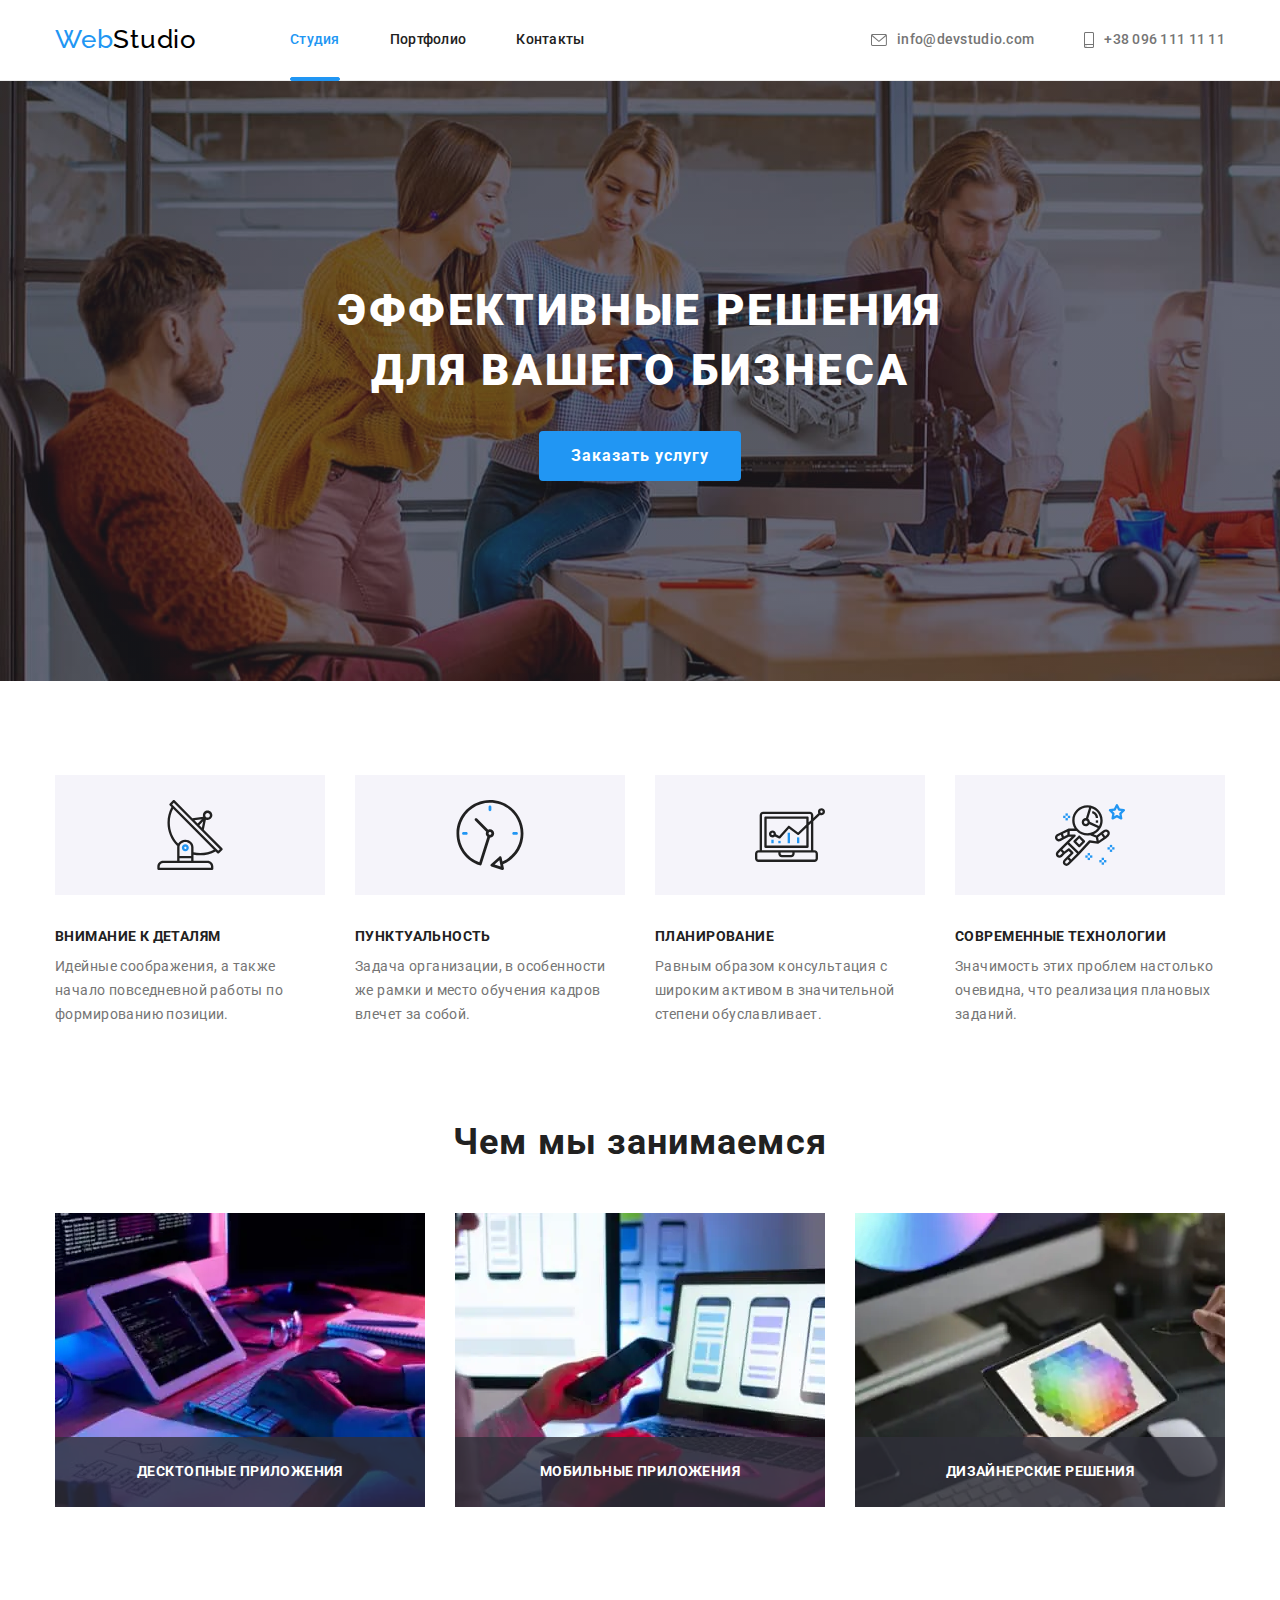
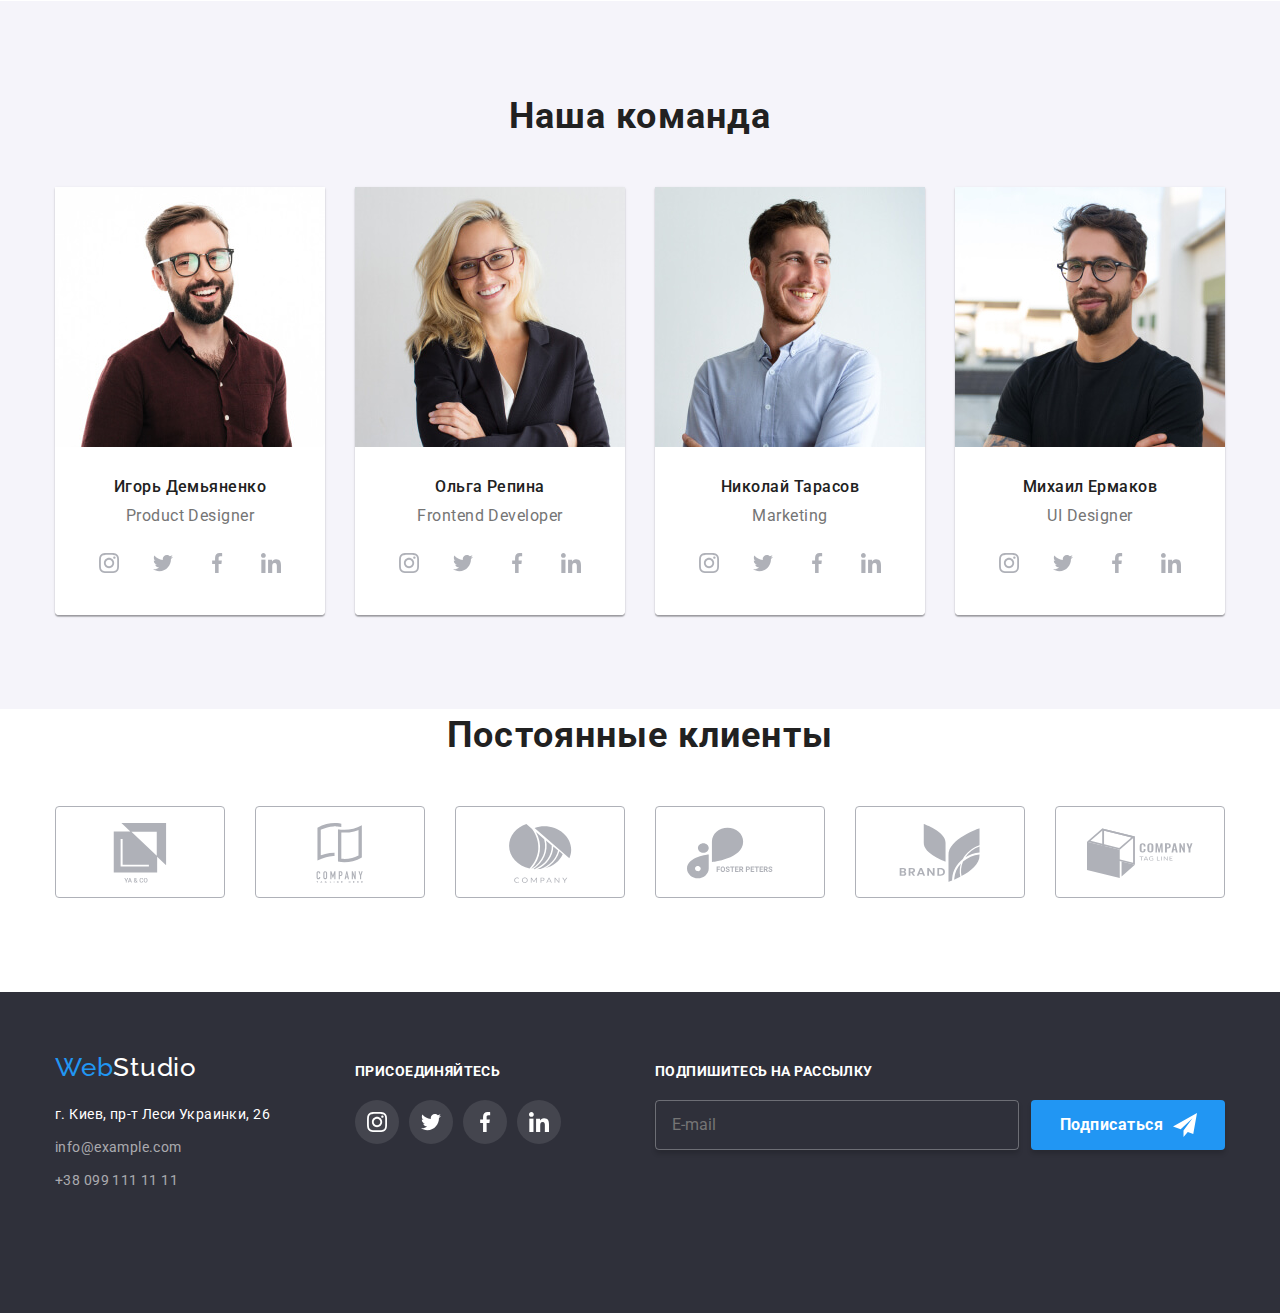
==== commit c7d5c1e8: "Меню в процессе" ====
--- a/index.html
+++ b/index.html
@@ -34,16 +34,42 @@
         </ul>
       </div>
     <div class="mobile-menu" data-menu> 
+        <div class="menu-window">
         <button class="menu-close-button" data-menu-close><svg class="menu-close-icon">
                 <use href="./images/icons.svg/symbol-defs.svg#icon-close"></use>
             </svg></button>
+            <div class="menu-container">
+                <div class="menu-container-upper">
             <nav class="menu-nav">
                 <ul class="menu-nav-list list">
-                    <li class="nav-item"><a href="./index.html" class="link link-anim">Студия</a></li>
-                    <li class="nav-item"><a href="./portfolio.html" class="link link-anim">Портфолио</a></li>
-                    <li class="nav-item"><a href="" class="link link-anim">Контакты</a></li>
+                    <li class="menu-nav-item"><a href="./index.html" class="link link-anim">Студия</a></li>
+                    <li class="menu-nav-item"><a href="./portfolio.html" class="link link-anim">Портфолио</a></li>
+                    <li class="menu-nav-item"><a href="" class="link link-anim">Контакты</a></li>
                 </ul>
             </nav>
+                </div>
+                <div class="menu-container-lower">
+                <ul class="menu-contacts list">
+                    <li class="menu-contacts-item"><a href="tel:+380961111111" class="menu-tel link link-anim">+38 096 111 11 11</a></li>
+                    <li class="menu-contacts-item"><a href="mailto:info@devstudio.com" class="menu-mail link link-anim">info@devstudio.com</a></li>
+                </ul>
+                <ul class="menu-social-list list">
+                    <li href="menu-social-item">
+                        <a href="" class="menu-social-link link">Instagram</a>
+                    </li>
+                    <li href="menu-social-item">
+                        <a href="" class="menu-social-link link">Twitter</a>
+                    </li>
+                    <li href="menu-social-item">
+                        <a href="" class="menu-social-link link">Facebook</a>
+                    </li>
+                    <li href="menu-social-item">
+                        <a href="" class="menu-social-link link">Linkedin</a>
+                    </li>
+                </ul>
+                </div>
+            </div>
+        </div>
     </div>
     </header>
 
--- a/css/main.min.css
+++ b/css/main.min.css
@@ -1,2 +1,2 @@
-:root{--header-bgc: #ffffff;--footer-bgc: #2f303a;--primary-bgc: #e5e5e5;--secondary-bgc: #f5f4fa;--primary-text-color: #212121;--secondary-text-color: #757575;--accent-colour: #2196f3;--secondary-white-color: rgba(255, 255, 255, 0.6);--primary-white-color: #ffffff;--primary-black-color: #000000;--adress-color: rgba(255, 255, 255, 0.6);--accent-secondary-color: #188ce8;--work-list-set-gap: 30px;--header-border-color: #ececec;--social-link-team-color: #afb1b8;--label-bg-color: rgba(47, 48, 58, 0.8);--works-overlay-color: rgba(33, 150, 243, 0.9);--backdrop-bg-color: rgba(0, 0, 0, 0.2)}.visually-hidden{position:absolute !important;clip:rect(1px 1px 1px 1px);clip:rect(1px, 1px, 1px, 1px);padding:0 !important;border:0 !important;height:1px !important;width:1px !important;overflow:hidden}body{background-color:var(--primary-white-color);color:var(--primary-text-color);font-family:Roboto, sans-serif}img{display:block}p:last-child{margin-bottom:0}.list{list-style-type:none;padding-left:0;margin-top:0;margin-bottom:0}.title{margin-top:0}.link{color:var(--primary-text-color);text-decoration:none}.link-anim:hover,.link-anim:focus{color:var(--accent-colour)}.link-anim{transition-property:color;transition-duration:250ms;transition-timing-function:cubic-bezier(0.4, 0, 0.2, 1)}@media screen and (max-width: 1199px){.section{padding-top:60px;padding-bottom:60px}}@media screen and (min-width: 1200px){.section{padding-top:94px;padding-bottom:94px}}.container{padding-left:15px;padding-right:15px;margin-left:auto;margin-right:auto}@media screen and (min-width: 480px){.container{width:450px}}@media screen and (min-width: 768px){.container{width:738px}}@media screen and (min-width: 1200px){.container{width:1200px}}.hero .button{background-color:var(--accent-colour);color:var(--primary-white-color);border:0px;border-radius:4px;padding:10px 32px;cursor:pointer;font-family:inherit;font-size:16px;line-height:1.88;font-weight:700;letter-spacing:0.06em;transition:background-color 250ms cubic-bezier(0.4, 0, 0.2, 1)}.hero .button:hover,.hero .button:focus{background-color:var(--accent-secondary-color)}.close-button{background-color:transparent;padding:0;position:absolute;top:8px;right:8px;width:30px;height:30px;border:1px solid rgba(0,0,0,0.1);border-radius:50%;cursor:pointer}.close-button-icon{fill:var(--primary-black-color);width:18px;height:18px;margin-top:6px}.close-button:hover .close-button-icon,.close-button:focus .close-button-icon{fill:var(--accent-colour)}.modal-form-submit{color:var(--primary-white-color);background-color:var(--accent-colour);font-weight:700;font-size:16px;line-height:1.87;border:none;box-shadow:0px 4px 4px rgba(0,0,0,0.15);border-radius:4px;display:flex;align-items:center;justify-content:center;letter-spacing:0.06em;padding-top:10px;padding-bottom:10px;padding-left:56px;padding-right:56px;margin-left:auto;margin-right:auto;margin-top:30px;transition:background-color 250ms cubic-bezier(0.4, 0, 0.2, 1)}.modal-form-submit:hover,.modal-form-submit:focus{background-color:var(--accent-secondary-color)}.send-icon{fill:var(--primary-white-color);width:24px;height:24px;margin-left:10px}.email-submit-button{display:inline-flex;align-items:center;color:var(--primary-white-color);background-color:var(--accent-colour);border:0px;box-shadow:0px 4px 4px rgba(0,0,0,0.15);border-radius:4px;cursor:pointer;margin-left:12px;padding-left:29px;padding-right:28px;font-style:normal;font-weight:700;font-size:16px;line-height:1.88;letter-spacing:0.03em;transition-property:background-color;transition-duration:250ms;transition-timing-function:cubic-bezier(0.4, 0, 0.2, 1)}.email-submit-button:hover,.email-submit-button:focus{color:var(--primary-white-color);background-color:var(--accent-secondary-color)}@media screen and (max-width: 1199px){.email-submit-button{max-width:200px;height:50px;margin-left:auto;margin-right:auto;margin-top:20px}}.button-list{display:flex;justify-content:center;margin-bottom:50px}.filt-button{color:var(--primary-text-color);background-color:var(--secondary-bgc);border-radius:4px;padding:6px 22px;border:0px;cursor:pointer;font-family:Roboto;font-weight:500;font-size:16px;line-height:1.6;text-align:center;letter-spacing:0.03em;transition-property:color, background-color, box-shadow;transition-duration:250ms;transition-timing-function:cubic-bezier(0.4, 0, 0.2, 1)}.filt-button-item:not(:first-child){margin-left:8px}.filt-button:hover,.filt-button:focus{box-shadow:0px 3px 1px rgba(0,0,0,0.1),0px 1px 2px rgba(0,0,0,0.08),0px 2px 2px rgba(0,0,0,0.12);background-color:var(--accent-colour);color:var(--primary-white-color)}@media screen and (max-width: 767px){.button-list{justify-content:flex-start;flex-wrap:wrap}.filt-button-item:nth-child(n+4){margin-top:10px}.filt-button-item:nth-child(3n+1){margin-left:0px}}.backdrop{background-color:var(--backdrop-bg-color);position:fixed;top:0;left:0;z-index:100;width:100%;height:100%;opacity:1;visibility:visible;pointer-events:auto;transition:opacity 500ms cubic-bezier(0.4, 0, 0.2, 1),visibility 500ms cubic-bezier(0.4, 0, 0.2, 1)}.backdrop.is-hidden{opacity:0;visibility:hidden;pointer-events:none}.modal-window{background-color:var(--primary-white-color);position:absolute;top:50%;left:50%;transform:translate(-50%, -50%);min-width:450px;min-height:609px}.modal-title{color:var(--primary-text-color);font-weight:700;font-size:20px;line-height:1.15;text-align:center;letter-spacing:0.03em;margin-top:0;margin-bottom:12px}@media screen and (min-width: 1200px){.modal-window{min-width:528px;min-height:580px}}.section-title{font-weight:700;font-size:28px;line-height:1.17;letter-spacing:0.03em;text-align:center;margin-top:0;margin-bottom:50px}@media screen and (min-width: 1200px){.section-title{font-size:36px}}.thumb{position:relative;overflow:hidden}.logo{color:var(--primary-black-color);text-decoration:none;font-family:Raleway;font-weight:500;font-size:26px;line-height:1.2;letter-spacing:0.03em;transition-property:color;transition-duration:250ms;transition-timing-function:cubic-bezier(0.4, 0, 0.2, 1)}.logo:hover,.logo:focus{color:var(--accent-colour)}.accent{color:var(--accent-colour)}.email-form-text{color:var(--primary-white-color);margin-top:0;margin-bottom:20px;font-weight:700;font-size:14px;line-height:1.14;letter-spacing:0.03em;text-transform:uppercase}.email-form{display:flex}.email-input{padding-left:16px;flex-grow:1;height:50px;color:var(--primary-white-color);background-color:transparent;border:1px solid rgba(255,255,255,0.3);box-shadow:0px 4px 4px rgba(0,0,0,0.15);border-radius:4px}@media screen and (max-width: 1199px){.email-form{flex-direction:column}}.modal-form{display:flex;flex-direction:column;padding:40px}.modal-form-icon{position:absolute;width:18px;height:18px;top:50%;left:12px;transform:translateY(-50%)}.modal-form-box{display:block;position:relative}.input-form{padding-left:42px;padding-top:12px;padding-bottom:12px;width:100%;border:1px solid rgba(33,33,33,0.2);border-radius:4px;margin-top:4px}.input-form:focus{border-color:var(--accent-colour)}.input-form:focus+.modal-form-icon{fill:var(--accent-colour)}.modal-form-label{color:var(--secondary-text-color);font-size:12px;line-height:1.16;letter-spacing:0.01em;margin-top:4px;margin-bottom:10px}.modal-textarea.input-form{resize:none;height:120px;margin-top:4px;padding-left:16px}.modal-textarea:focus{border-color:var(--accent-colour)}.checkbox-label{color:var(--secondary-text-color);display:flex;justify-content:center;align-items:center;font-size:12px;line-height:0.85;letter-spacing:0.03em;margin-top:20px}.checkbox-label::before{display:block;content:"";cursor:pointer;border:2px solid var(--primary-text-color);border-radius:4px;width:16px;height:15px;margin-right:8px;transition-property:border-color, background-color;transition-duration:250ms;transition-timing-function:cubic-bezier(0.4, 0, 0.2, 1)}.modal-check{bottom:120px;left:90px}.modal-check:checked+.checkbox-label::before{border-color:transparent;background-color:var(--accent-colour);background-image:url(../images/bg-images/check-icon.svg);background-repeat:no-repeat}.checkbox-icon{position:absolute;width:11px;height:8px;opacity:0;transform:translateX(-50%)}.modal-form-link{color:var(--accent-colour)}.team-social-link{width:44px;height:44px;padding:12px;border-radius:50%;transition-property:background-color;transition-duration:250ms;transition-timing-function:cubic-bezier(0.4, 0, 0.2, 1)}.social-links{display:flex;justify-content:center;align-items:center}.social-links-icons{fill:var(--social-link-team-color);width:20px;height:20px;transition-property:fill;transition-duration:250ms;transition-timing-function:cubic-bezier(0.4, 0, 0.2, 1)}.team-social-link:hover,.team-social-link:focus{background-color:var(--accent-colour)}.team-social-link:focus .social-links-icons,.team-social-link:hover .social-links-icons{fill:var(--primary-white-color)}.social-links-item{display:flex;justify-content:center;align-items:center}.social-links-item:not(:first-child){margin-left:10px}.social-links-title{color:var(--primary-white-color);font-size:14px;line-height:1.14;letter-spacing:0.03em;text-transform:uppercase;margin-top:0px;margin-bottom:20px}.social-links-icons.footer-icons{fill:var(--primary-white-color)}.footer-social-link{background-color:rgba(255,255,255,0.1);width:44px;height:44px;border-radius:50%;display:flex;justify-content:center;align-items:center;transition-property:background-color;transition-duration:250ms;transition-timing-function:cubic-bezier(0.4, 0, 0.2, 1)}.footer-social-link:hover,.footer-social-link:focus{background-color:var(--accent-colour)}.contacts-item .link{display:flex}.contact-icon{fill:var(--secondary-text-color);margin-right:10px}.contacts-item .link:hover .contact-icon,.contacts-item .link:focus .contact-icon{fill:var(--accent-colour)}.mail-icon{margin:auto;margin-right:10px;width:16px;height:12px;transition-property:fill;transition-duration:250ms;transition-timing-function:cubic-bezier(0.4, 0, 0.2, 1)}.tel-icon{width:10px;height:16px;transition-property:fill;transition-duration:250ms;transition-timing-function:cubic-bezier(0.4, 0, 0.2, 1)}.contacts .link{color:var(--secondary-text-color)}.contacts .link:hover,.contacts .link:focus{color:var(--accent-colour)}@media screen and (max-width: 767px){.contacts{display:none}}@media screen and (max-width: 1199px){.contacts-item:first-child{margin-bottom:10px}}@media screen and (min-width: 1200px){.contacts{display:flex;margin-left:auto}.contacts-item:not(:first-child){margin-left:50px}}.mobile-menu{opacity:0;visibility:hidden;pointer-events:none}.mobile-menu.is-open{background-color:var(--primary-white-color);position:fixed;top:0;left:0;z-index:101;opacity:1;visibility:visible;pointer-events:auto;width:100%;height:100%;transition:opacity 500ms cubic-bezier(0.4, 0, 0.2, 1),visibility 500ms cubic-bezier(0.4, 0, 0.2, 1)}@media screen and (max-width: 767px){.menu-close-icon{width:40px;height:40px}}.menu-close-button{position:absolute;right:15px;top:10px;background-color:transparent;border-color:transparent}@media screen and (min-width: 768px){.menu-close-button{display:none}.mobile-menu{display:none}}.header{background-color:var(--primary-white-color);border-bottom:1px solid var(--header-border-color);font-weight:500;font-size:14px;line-height:1.14;letter-spacing:0.02em;padding-top:24px;padding-bottom:25px}.container.header-container{display:flex;align-items:center;justify-content:space-between}.menu-icon{width:40px;height:40px}.menu-icon:hover,.menu-icon:focus{fill:var(--accent-colour)}.nav{display:flex;align-items:center}.site-nav{display:flex;margin-left:93px}.nav-item:not(:first-child){margin-left:50px}.site-nav .link.current{color:var(--accent-colour)}.nav-item.current{position:relative}.site-nav .link.current::after{display:block;position:absolute;bottom:-33px;content:'';background-color:var(--accent-colour);width:100%;height:4px;border-radius:2px;border:1px solid var(--accent-colour)}@media screen and (max-width: 767px){.nav-item{display:none}.container.header-container{position:relative}.menu-open-button{background-color:transparent;border-color:transparent;position:absolute;right:10px;top:50%;transform:translateY(-50%)}}@media screen and (min-width: 768px){.menu-open-button{display:none}}.footer{background-color:var(--footer-bgc);padding-top:60px;padding-bottom:60px}@media screen and (max-width: 1199px){.footer{text-align:center}}.footer .logo{color:var(--primary-white-color);text-decoration:none;font-family:Raleway;font-weight:500;font-size:24px;line-height:1.17;letter-spacing:0.03em}.footer .logo:hover,.footer .logo:focus{color:var(--accent-colour)}.adress{margin-top:20px}.adress .text{color:var(--primary-white-color);margin-top:0;margin-bottom:8px;font-style:normal;font-weight:400;font-size:14px;line-height:1.7;letter-spacing:0.03em}.adress-link{color:var(--adress-color);font-style:normal;font-weight:400;font-size:14px;line-height:1.7;letter-spacing:0.03em}.adress-item:first-child{margin-bottom:8px}.adress-list .link:hover,.adress-list .link:focus{color:var(--accent-colour)}.footer-links-list{display:flex}.footer-links-item:not(:first-child){margin-left:10px}@media screen and (max-width: 767px){.footer-links-list{justify-content:center}.footer-links{margin-bottom:60px}}@media screen and (min-width: 768px){.container.footer-box{align-items:baseline;justify-content:space-between}.footer-left-side{display:flex;flex-wrap:wrap;align-items:baseline;justify-content:space-between;margin-bottom:60px}}@media screen and (min-width: 1200px){.container.footer-box{display:flex}.footer .logo{font-size:26px;line-height:1.2}.adress .text{margin-bottom:9px}.adress-item:first-child{margin-bottom:9px}.footer-left-side{display:flex;width:calc((100% - 30px) / 2)}.footer-form{width:calc((100% - 30px) / 2)}.footer-links{display:inline-block;width:calc((100% - 30px) / 2)}.footer-left-side{display:flex;align-items:baseline}}.container.hero-container{margin-left:auto;margin-right:auto;padding-left:15px;padding-right:15px}@media screen and (max-width: 767px){.container.hero-container{max-width:400px}}@media screen and (min-width: 768px){.container.hero-container{max-width:400px}}@media screen and (min-width: 1200px){.container.hero-container{max-width:696px}}.hero .title{color:var(--primary-white-color);font-weight:900;text-align:center;letter-spacing:0.06em;text-transform:uppercase;margin-top:0;margin-bottom:30px;font-size:26px;line-height:1.6;margin-left:auto;margin-right:auto}.hero{background-color:#2f303a;background-image:linear-gradient(rgba(47,48,58,0.4), rgba(47,48,58,0.4)),url(../images/phone/bg-phone/hero-bg.jpg);background-repeat:no-repeat;background-size:cover;max-width:480px;padding-top:118px;padding-bottom:118px;text-align:center;margin-left:auto;margin-right:auto}@media screen and (min-device-pixel-ratio: 2) and (max-width: 767px), screen and (min-resolution: 192dpi) and (max-width: 767px), screen and (min-resolution: 2dppx) and (max-width: 767px){.hero{background-color:#2f303a;background-image:linear-gradient(rgba(47,48,58,0.4), rgba(47,48,58,0.4)),url(../images/phone/bg-phone/hero-bg@2x.jpg)}}@media screen and (min-width: 768px){.hero{background-color:#2f303a;background-image:linear-gradient(rgba(47,48,58,0.4), rgba(47,48,58,0.4)),url(../images/tablet/bg-tablet/bg-hero.jpg);max-width:768px}}@media screen and (min-device-pixel-ratio: 2) and (min-width: 768px), screen and (min-resolution: 192dpi) and (min-width: 768px), screen and (min-resolution: 2dppx) and (min-width: 768px){.hero{background-color:#2f303a;background-image:linear-gradient(rgba(47,48,58,0.4), rgba(47,48,58,0.4)),url(../images/tablet/bg-tablet/bg-hero@2x.jpg);max-width:768px}}@media screen and (min-width: 1200px){.hero{background-color:#2f303a;background-image:linear-gradient(rgba(47,48,58,0.4), rgba(47,48,58,0.4)),url(../images/desktop/bg-desktop/hero-bg.jpg);max-width:1600px;padding-top:200px;padding-bottom:200px}.hero .title{font-size:44px;line-height:1.36}}@media screen and (min-device-pixel-ratio: 2) and (min-width: 1200px), screen and (min-resolution: 192dpi) and (min-width: 1200px), screen and (min-resolution: 2dppx) and (min-width: 1200px){.hero{background-color:#2f303a;background-image:linear-gradient(rgba(47,48,58,0.4), rgba(47,48,58,0.4)),url(../images/desktop/bg-desktop/hero-bg@2x.jpg);max-width:1600px;padding-top:200px;padding-bottom:200px}}.pros-list .title{margin-top:0;margin-bottom:10px;font-weight:700;font-size:14px;line-height:1.14;letter-spacing:0.03em;text-transform:uppercase}.pros-list .text{color:var(--secondary-text-color);font-size:14px;line-height:1.7;letter-spacing:0.03em;margin-top:0;margin-bottom:0}.pros-icons{width:100%;height:120px;background-color:var(--secondary-bgc);padding:25px 100px;margin-bottom:30px}@media screen and (max-width: 767px){.pros-list .title{text-align:center}.pros-list .text{margin-bottom:30px}}@media screen and (min-width: 768px){.pros-list{margin-top:calc(-1 * var(--work-list-set-gap));margin-left:calc(-1 * var(--work-list-set-gap));display:flex;flex-wrap:wrap}.pros-list-item{margin-left:var(--work-list-set-gap);margin-top:var(--work-list-set-gap);flex-basis:calc(100% / 2 - var(--work-list-set-gap))}}@media screen and (min-width: 1200px){.section.pros{padding-bottom:47px}.pros-list-item{margin-top:var(--work-list-set-gap);margin-left:var(--work-list-set-gap);flex-basis:calc(100% / 4 - var(--work-list-set-gap))}}.section.job{padding-top:47px}.job-list{margin-top:calc(-1 * var(--work-list-set-gap));margin-left:calc(-1 * var(--work-list-set-gap));display:flex;flex-wrap:wrap}.job-list .item-list{margin-top:var(--work-list-set-gap);margin-left:var(--work-list-set-gap);flex-basis:calc(100% / 3 - var(--work-list-set-gap))}.job-list-label{color:var(--primary-white-color);background-color:var(--label-bg-color);font-weight:700;font-size:14px;line-height:1.14;text-align:center;letter-spacing:0.03em;text-transform:uppercase;width:100%;height:70px;position:absolute;bottom:0;margin:0;padding-top:27px}@media screen and (max-width: 1199px){.section.job{display:none}}.section-team{background-color:var(--secondary-bgc)}.team-item{box-shadow:0px 1px 3px rgba(0,0,0,0.12),0px 1px 1px rgba(0,0,0,0.14),0px 2px 1px rgba(0,0,0,0.2);border-radius:0px 0px 4px 4px}.team-list .title{font-weight:500;font-size:16px;line-height:1.19;letter-spacing:0.03em;text-align:center;margin-bottom:10px}.team-list .text{color:var(--secondary-text-color);font-size:16px;line-height:1.19;letter-spacing:0.03em;text-align:center;margin-top:0}.team-info{border-radius:0px 0px 4px 4px;padding-top:var(--work-list-set-gap);padding-bottom:24px;background-color:var(--primary-white-color)}.section-team{padding-top:60px;padding-bottom:60px}@media screen and (max-width: 767px){.team-item{margin-bottom:var(--work-list-set-gap)}.team-photo{width:100%;height:auto}}@media screen and (min-width: 480px) and (max-width: 767px){.team-item{max-width:450px}}@media screen and (min-width: 768px){.team-item{margin-top:var(--work-list-set-gap);margin-left:var(--work-list-set-gap);flex-basis:calc(100% / 2 - var(--work-list-set-gap))}.team-list{margin:auto;margin-top:calc(-1 * var(--work-list-set-gap));margin-left:calc(-1 * var(--work-list-set-gap));display:flex;flex-wrap:wrap}}@media screen and (min-width: 1200px){.team-item{margin-top:var(--work-list-set-gap);margin-left:var(--work-list-set-gap);flex-basis:calc(100% / 4 - var(--work-list-set-gap))}.team-info{padding-bottom:var(--work-list-set-gap)}.section-team{padding-top:94px;padding-bottom:94px}}.work-list .title{color:var(--primary-text-color);font-weight:700;font-size:18px;line-height:2;letter-spacing:0.06em;margin:0}.work-list .text{color:var(--secondary-text-color);font-size:16px;line-height:1.88;letter-spacing:0.03em;margin:0}.work-info{border:1px solid #eeeeee;border-top:1px solid rgba(255,255,255,0);padding:20px 24px}.overlay-text{color:var(--primary-white-color);margin:0;font-size:18px;line-height:1.55;letter-spacing:0.03em}.work-link{display:block;transition-property:box-shadow;transition-duration:250ms;transition-timing-function:cubic-bezier(0.4, 0, 0.2, 1)}.work-link:hover,.work-link:focus{box-shadow:0px 1px 1px rgba(0,0,0,0.12),0px 4px 4px rgba(0,0,0,0.06),1px 4px 6px rgba(0,0,0,0.16)}.portf-photo{width:100%;height:auto}.works-overlay{width:100%;height:100%;padding:63px 24px;background-color:var(--works-overlay-color);position:absolute;bottom:0;transform:translateY(100%);transition-property:transform;transition-duration:250ms;transition-timing-function:cubic-bezier(0.4, 0, 0.2, 1)}.work-link:focus .works-overlay,.work-link:hover .works-overlay{transform:translateY(0)}@media screen and (max-width: 767px){.work-list .item:not(last-child){margin-bottom:var(--work-list-set-gap)}}@media screen and (min-width: 768px){.work-list{margin:auto;margin-top:calc(-1 * var(--work-list-set-gap));margin-left:calc(-1 * var(--work-list-set-gap));display:flex;flex-wrap:wrap}.work-list .item{margin-top:var(--work-list-set-gap);margin-left:var(--work-list-set-gap);flex-basis:calc(100% / 2 - var(--work-list-set-gap))}}@media screen and (min-width: 1200px){.work-list .item{margin-top:var(--work-list-set-gap);margin-left:var(--work-list-set-gap);flex-basis:calc(100% / 3 - var(--work-list-set-gap))}}.companies-icons{fill:var(--social-link-team-color);width:106px;height:60px;transition-property:fill;transition-duration:250ms;transition-timing-function:cubic-bezier(0.4, 0, 0.2, 1)}.companies-list-item{margin-top:var(--work-list-set-gap);margin-left:var(--work-list-set-gap)}.companies-link{border:1px solid var(--social-link-team-color);border-radius:4px;width:100%;height:92px;display:flex;justify-content:center;align-content:center;padding-top:16px;padding-bottom:16px;transition-property:border;transition-duration:250ms;transition-timing-function:cubic-bezier(0.4, 0, 0.2, 1)}.companies-link:hover,.companies-link:focus{border:1px solid var(--accent-colour);border-radius:4px}.companies-link:hover .companies-icons,.companies-link:focus .companies-icons{fill:var(--accent-colour)}.companies-list{display:flex;flex-wrap:wrap;margin-top:calc(-1 * var(--work-list-set-gap));margin-left:calc(-1 * var(--work-list-set-gap))}@media screen and (max-width: 767px){.companies-list-item{flex-basis:calc(100% / 2 - var(--work-list-set-gap))}}@media screen and (min-width: 768px){.companies-list-item{flex-basis:calc(100% / 3 - var(--work-list-set-gap))}}@media screen and (min-width: 1200px){.section.companies{padding-top:5px}.companies-list-item{flex-basis:calc(100% / 6 - var(--work-list-set-gap))}}
+:root{--header-bgc: #ffffff;--footer-bgc: #2f303a;--primary-bgc: #e5e5e5;--secondary-bgc: #f5f4fa;--primary-text-color: #212121;--secondary-text-color: #757575;--accent-colour: #2196f3;--secondary-white-color: rgba(255, 255, 255, 0.6);--primary-white-color: #ffffff;--primary-black-color: #000000;--adress-color: rgba(255, 255, 255, 0.6);--accent-secondary-color: #188ce8;--work-list-set-gap: 30px;--header-border-color: #ececec;--social-link-team-color: #afb1b8;--label-bg-color: rgba(47, 48, 58, 0.8);--works-overlay-color: rgba(33, 150, 243, 0.9);--backdrop-bg-color: rgba(0, 0, 0, 0.2)}.visually-hidden{position:absolute !important;clip:rect(1px 1px 1px 1px);clip:rect(1px, 1px, 1px, 1px);padding:0 !important;border:0 !important;height:1px !important;width:1px !important;overflow:hidden}body{background-color:var(--primary-white-color);color:var(--primary-text-color);font-family:Roboto, sans-serif}img{display:block;width:100%;height:auto}p:last-child{margin-bottom:0}.list{list-style-type:none;padding-left:0;margin-top:0;margin-bottom:0}.title{margin-top:0}.link{color:var(--primary-text-color);text-decoration:none}.link-anim:hover,.link-anim:focus{color:var(--accent-colour)}.link-anim{transition-property:color;transition-duration:250ms;transition-timing-function:cubic-bezier(0.4, 0, 0.2, 1)}@media screen and (max-width: 1199px){.section{padding-top:60px;padding-bottom:60px}}@media screen and (min-width: 1200px){.section{padding-top:94px;padding-bottom:94px}}.container{padding-left:15px;padding-right:15px;margin-left:auto;margin-right:auto}@media screen and (min-width: 480px){.container{width:480px}}@media screen and (min-width: 768px){.container{width:768px}}@media screen and (min-width: 1200px){.container{width:1200px}}.hero .button{background-color:var(--accent-colour);color:var(--primary-white-color);border:0px;border-radius:4px;padding:10px 32px;cursor:pointer;font-family:inherit;font-size:16px;line-height:1.88;font-weight:700;letter-spacing:0.06em;transition:background-color 250ms cubic-bezier(0.4, 0, 0.2, 1)}.hero .button:hover,.hero .button:focus{background-color:var(--accent-secondary-color)}.close-button{background-color:transparent;padding:0;position:absolute;top:8px;right:8px;width:30px;height:30px;border:1px solid rgba(0,0,0,0.1);border-radius:50%;cursor:pointer}.close-button-icon{fill:var(--primary-black-color);width:18px;height:18px;margin-top:6px}.close-button:hover .close-button-icon,.close-button:focus .close-button-icon{fill:var(--accent-colour)}.modal-form-submit{color:var(--primary-white-color);background-color:var(--accent-colour);font-weight:700;font-size:16px;line-height:1.87;border:none;box-shadow:0px 4px 4px rgba(0,0,0,0.15);border-radius:4px;display:flex;align-items:center;justify-content:center;letter-spacing:0.06em;padding-top:10px;padding-bottom:10px;padding-left:56px;padding-right:56px;margin-left:auto;margin-right:auto;margin-top:30px;transition:background-color 250ms cubic-bezier(0.4, 0, 0.2, 1)}.modal-form-submit:hover,.modal-form-submit:focus{background-color:var(--accent-secondary-color)}.send-icon{fill:var(--primary-white-color);width:24px;height:24px;margin-left:10px}.email-submit-button{display:inline-flex;align-items:center;color:var(--primary-white-color);background-color:var(--accent-colour);border:0px;box-shadow:0px 4px 4px rgba(0,0,0,0.15);border-radius:4px;cursor:pointer;margin-left:12px;padding-left:29px;padding-right:28px;font-style:normal;font-weight:700;font-size:16px;line-height:1.88;letter-spacing:0.03em;transition-property:background-color;transition-duration:250ms;transition-timing-function:cubic-bezier(0.4, 0, 0.2, 1)}.email-submit-button:hover,.email-submit-button:focus{color:var(--primary-white-color);background-color:var(--accent-secondary-color)}@media screen and (max-width: 1199px){.email-submit-button{max-width:200px;height:50px;margin-left:auto;margin-right:auto;margin-top:20px}}.button-list{display:flex;justify-content:center;margin-bottom:50px}.filt-button{color:var(--primary-text-color);background-color:var(--secondary-bgc);border-radius:4px;padding:6px 22px;border:0px;cursor:pointer;font-family:Roboto;font-weight:500;font-size:16px;line-height:1.6;text-align:center;letter-spacing:0.03em;transition-property:color, background-color, box-shadow;transition-duration:250ms;transition-timing-function:cubic-bezier(0.4, 0, 0.2, 1)}.filt-button-item:not(:first-child){margin-left:8px}.filt-button:hover,.filt-button:focus{box-shadow:0px 3px 1px rgba(0,0,0,0.1),0px 1px 2px rgba(0,0,0,0.08),0px 2px 2px rgba(0,0,0,0.12);background-color:var(--accent-colour);color:var(--primary-white-color)}@media screen and (max-width: 767px){.button-list{justify-content:flex-start;flex-wrap:wrap}.filt-button-item:nth-child(n+4){margin-top:10px}.filt-button-item:nth-child(3n+1){margin-left:0px}}.backdrop{background-color:var(--backdrop-bg-color);position:fixed;top:0;left:0;z-index:100;width:100%;height:100%;opacity:1;visibility:visible;pointer-events:auto;transition:opacity 500ms cubic-bezier(0.4, 0, 0.2, 1),visibility 500ms cubic-bezier(0.4, 0, 0.2, 1)}.backdrop.is-hidden{opacity:0;visibility:hidden;pointer-events:none}.modal-window{background-color:var(--primary-white-color);position:absolute;top:50%;left:50%;transform:translate(-50%, -50%);min-width:450px;min-height:609px}.modal-title{color:var(--primary-text-color);font-weight:700;font-size:20px;line-height:1.15;text-align:center;letter-spacing:0.03em;margin-top:0;margin-bottom:12px}@media screen and (min-width: 1200px){.modal-window{min-width:528px;min-height:580px}}.section-title{font-weight:700;font-size:28px;line-height:1.17;letter-spacing:0.03em;text-align:center;margin-top:0;margin-bottom:50px}@media screen and (min-width: 1200px){.section-title{font-size:36px}}.thumb{position:relative;overflow:hidden}.logo{color:var(--primary-black-color);text-decoration:none;font-family:Raleway;font-weight:500;font-size:26px;line-height:1.2;letter-spacing:0.03em;transition-property:color;transition-duration:250ms;transition-timing-function:cubic-bezier(0.4, 0, 0.2, 1)}.logo:hover,.logo:focus{color:var(--accent-colour)}.accent{color:var(--accent-colour)}.email-form-text{color:var(--primary-white-color);margin-top:0;margin-bottom:20px;font-weight:700;font-size:14px;line-height:1.14;letter-spacing:0.03em;text-transform:uppercase}.email-form{display:flex}.email-input{padding-left:16px;flex-grow:1;height:50px;color:var(--primary-white-color);background-color:transparent;border:1px solid rgba(255,255,255,0.3);box-shadow:0px 4px 4px rgba(0,0,0,0.15);border-radius:4px}@media screen and (max-width: 1199px){.email-form{flex-direction:column}}.modal-form{display:flex;flex-direction:column;padding:40px}.modal-form-icon{position:absolute;width:18px;height:18px;top:50%;left:12px;transform:translateY(-50%)}.modal-form-box{display:block;position:relative}.input-form{padding-left:42px;padding-top:12px;padding-bottom:12px;width:100%;border:1px solid rgba(33,33,33,0.2);border-radius:4px;margin-top:4px}.input-form:focus{border-color:var(--accent-colour)}.input-form:focus+.modal-form-icon{fill:var(--accent-colour)}.modal-form-label{color:var(--secondary-text-color);font-size:12px;line-height:1.16;letter-spacing:0.01em;margin-top:4px;margin-bottom:10px}.modal-textarea.input-form{resize:none;height:120px;margin-top:4px;padding-left:16px}.modal-textarea:focus{border-color:var(--accent-colour)}.checkbox-label{color:var(--secondary-text-color);display:flex;justify-content:center;align-items:center;font-size:12px;line-height:0.85;letter-spacing:0.03em;margin-top:20px}.checkbox-label::before{display:block;content:"";cursor:pointer;border:2px solid var(--primary-text-color);border-radius:4px;width:16px;height:15px;margin-right:8px;transition-property:border-color, background-color;transition-duration:250ms;transition-timing-function:cubic-bezier(0.4, 0, 0.2, 1)}.modal-check{bottom:120px;left:90px}.modal-check:checked+.checkbox-label::before{border-color:transparent;background-color:var(--accent-colour);background-image:url(../images/bg-images/check-icon.svg);background-repeat:no-repeat}.checkbox-icon{position:absolute;width:11px;height:8px;opacity:0;transform:translateX(-50%)}.modal-form-link{color:var(--accent-colour)}.team-social-link{width:44px;height:44px;padding:12px;border-radius:50%;transition-property:background-color;transition-duration:250ms;transition-timing-function:cubic-bezier(0.4, 0, 0.2, 1)}.social-links{display:flex;justify-content:center;align-items:center}.social-links-icons{fill:var(--social-link-team-color);width:20px;height:20px;transition-property:fill;transition-duration:250ms;transition-timing-function:cubic-bezier(0.4, 0, 0.2, 1)}.team-social-link:hover,.team-social-link:focus{background-color:var(--accent-colour)}.team-social-link:focus .social-links-icons,.team-social-link:hover .social-links-icons{fill:var(--primary-white-color)}.social-links-item{display:flex;justify-content:center;align-items:center}.social-links-item:not(:first-child){margin-left:10px}.social-links-title{color:var(--primary-white-color);font-size:14px;line-height:1.14;letter-spacing:0.03em;text-transform:uppercase;margin-top:0px;margin-bottom:20px}.social-links-icons.footer-icons{fill:var(--primary-white-color)}.footer-social-link{background-color:rgba(255,255,255,0.1);width:44px;height:44px;border-radius:50%;display:flex;justify-content:center;align-items:center;transition-property:background-color;transition-duration:250ms;transition-timing-function:cubic-bezier(0.4, 0, 0.2, 1)}.footer-social-link:hover,.footer-social-link:focus{background-color:var(--accent-colour)}.contacts-item .link{display:flex}.contact-icon{fill:var(--secondary-text-color);margin-right:10px}.contacts-item .link:hover .contact-icon,.contacts-item .link:focus .contact-icon{fill:var(--accent-colour)}.mail-icon{margin:auto;margin-right:10px;width:16px;height:12px;transition-property:fill;transition-duration:250ms;transition-timing-function:cubic-bezier(0.4, 0, 0.2, 1)}.tel-icon{width:10px;height:16px;transition-property:fill;transition-duration:250ms;transition-timing-function:cubic-bezier(0.4, 0, 0.2, 1)}.contacts .link{color:var(--secondary-text-color)}.contacts .link:hover,.contacts .link:focus{color:var(--accent-colour)}@media screen and (max-width: 767px){.contacts{display:none}}@media screen and (max-width: 1199px){.contacts-item:first-child{margin-bottom:10px}}@media screen and (min-width: 1200px){.contacts{display:flex;margin-left:auto}.contacts-item:not(:first-child){margin-left:50px}}.mobile-menu{opacity:0;visibility:hidden;pointer-events:none}.mobile-menu.is-open{background-color:var(--backdrop-bg-color);position:fixed;top:0;left:0;z-index:101;opacity:1;visibility:visible;pointer-events:auto;min-width:480px;min-height:796px;width:100%;height:100%;transition:opacity 500ms cubic-bezier(0.4, 0, 0.2, 1),visibility 500ms cubic-bezier(0.4, 0, 0.2, 1)}.menu-window{background-color:var(--primary-white-color);position:absolute;top:50%;left:50%;transform:translate(-50%, -50%);min-width:480px;min-height:796px;font-weight:500;line-height:1.17;letter-spacing:0.02em;padding-top:48px;padding-bottom:48px;padding-left:40px;padding-right:83px}.menu-close-icon{width:40px;height:40px}.menu-close-button{position:absolute;right:15px;top:10px;background-color:transparent;border-color:transparent}.menu-container{display:flex;flex-direction:column}.menu-nav-list{font-weight:500;font-size:40px}.menu-nav-item:not(:last-child){margin-bottom:32px}.menu-nav-list:hover,.menu-nav-list:focus{color:var(--accent-colour)}.menu-tel{color:var(--accent-colour);font-size:34px}.menu-mail{color:var(--secondary-text-color);font-size:24px}.menu-contacts{margin-bottom:64px}.menu-contacts-item:not(:last-child){margin-bottom:32px}.menu-social-list{display:flex;justify-content:space-between}.menu-social-link:not(:last-child)::after{content:'';width:22px;background-color:rgba(33,33,33,0.2);display:block;border:1px solid rgba(33,33,33,0.2);transform:rotate(90deg)}.menu-social-link{color:var(--accent-colour);font-weight:500;font-size:18px;line-height:1.22}@media screen and (min-width: 768px){.menu-close-button{display:none}.mobile-menu{display:none}}.header{background-color:var(--primary-white-color);border-bottom:1px solid var(--header-border-color);font-weight:500;font-size:14px;line-height:1.14;letter-spacing:0.02em;padding-top:24px;padding-bottom:25px}.container.header-container{display:flex;align-items:center;justify-content:space-between}.menu-icon{width:40px;height:40px}.menu-icon:hover,.menu-icon:focus{fill:var(--accent-colour)}.nav{display:flex;align-items:center}.site-nav{display:flex;margin-left:93px}.nav-item:not(:first-child){margin-left:50px}.site-nav .link.current{color:var(--accent-colour)}.nav-item.current{position:relative}.site-nav .link.current::after{display:block;position:absolute;bottom:-33px;content:'';background-color:var(--accent-colour);width:100%;height:4px;border-radius:2px;border:1px solid var(--accent-colour)}@media screen and (max-width: 767px){.nav-item{display:none}.container.header-container{position:relative}.menu-open-button{background-color:transparent;border-color:transparent;position:absolute;right:10px;top:50%;transform:translateY(-50%)}}@media screen and (min-width: 768px){.menu-open-button{display:none}}.footer{background-color:var(--footer-bgc);padding-top:60px;padding-bottom:60px}@media screen and (max-width: 1199px){.footer{text-align:center}}.footer .logo{color:var(--primary-white-color);text-decoration:none;font-family:Raleway;font-weight:500;font-size:24px;line-height:1.17;letter-spacing:0.03em}.footer .logo:hover,.footer .logo:focus{color:var(--accent-colour)}.adress{margin-top:20px}.adress .text{color:var(--primary-white-color);margin-top:0;margin-bottom:8px;font-style:normal;font-weight:400;font-size:14px;line-height:1.7;letter-spacing:0.03em}.adress-link{color:var(--adress-color);font-style:normal;font-weight:400;font-size:14px;line-height:1.7;letter-spacing:0.03em}.adress-item:first-child{margin-bottom:8px}.adress-list .link:hover,.adress-list .link:focus{color:var(--accent-colour)}.footer-links-list{display:flex}.footer-links-item:not(:first-child){margin-left:10px}@media screen and (max-width: 767px){.footer-links-list{justify-content:center}.footer-links{margin-bottom:60px}}@media screen and (min-width: 768px){.container.footer-box{align-items:baseline;justify-content:space-between}.footer-left-side{display:flex;flex-wrap:wrap;align-items:baseline;justify-content:space-between;margin-bottom:60px}}@media screen and (min-width: 1200px){.container.footer-box{display:flex}.footer .logo{font-size:26px;line-height:1.2}.adress .text{margin-bottom:9px}.adress-item:first-child{margin-bottom:9px}.footer-left-side{display:flex;width:calc((100% - 30px) / 2)}.footer-form{width:calc((100% - 30px) / 2)}.footer-links{display:inline-block;width:calc((100% - 30px) / 2)}.footer-left-side{display:flex;align-items:baseline}}.container.hero-container{margin-left:auto;margin-right:auto;padding-left:15px;padding-right:15px}@media screen and (max-width: 767px){.container.hero-container{max-width:400px}}@media screen and (min-width: 768px){.container.hero-container{max-width:400px}}@media screen and (min-width: 1200px){.container.hero-container{max-width:696px}}.hero .title{color:var(--primary-white-color);font-weight:900;text-align:center;letter-spacing:0.06em;text-transform:uppercase;margin-top:0;margin-bottom:30px;font-size:26px;line-height:1.6;margin-left:auto;margin-right:auto}.hero{background-color:#2f303a;background-image:linear-gradient(rgba(47,48,58,0.4), rgba(47,48,58,0.4)),url(../images/phone/bg-phone/hero-bg.jpg);background-repeat:no-repeat;background-size:cover;max-width:480px;padding-top:118px;padding-bottom:118px;text-align:center;margin-left:auto;margin-right:auto}@media screen and (min-device-pixel-ratio: 2) and (max-width: 767px), screen and (min-resolution: 192dpi) and (max-width: 767px), screen and (min-resolution: 2dppx) and (max-width: 767px){.hero{background-color:#2f303a;background-image:linear-gradient(rgba(47,48,58,0.4), rgba(47,48,58,0.4)),url(../images/phone/bg-phone/hero-bg@2x.jpg)}}@media screen and (min-width: 768px){.hero{background-color:#2f303a;background-image:linear-gradient(rgba(47,48,58,0.4), rgba(47,48,58,0.4)),url(../images/tablet/bg-tablet/bg-hero.jpg);max-width:768px}}@media screen and (min-device-pixel-ratio: 2) and (min-width: 768px), screen and (min-resolution: 192dpi) and (min-width: 768px), screen and (min-resolution: 2dppx) and (min-width: 768px){.hero{background-color:#2f303a;background-image:linear-gradient(rgba(47,48,58,0.4), rgba(47,48,58,0.4)),url(../images/tablet/bg-tablet/bg-hero@2x.jpg);max-width:768px}}@media screen and (min-width: 1200px){.hero{background-color:#2f303a;background-image:linear-gradient(rgba(47,48,58,0.4), rgba(47,48,58,0.4)),url(../images/desktop/bg-desktop/hero-bg.jpg);max-width:1600px;padding-top:200px;padding-bottom:200px}.hero .title{font-size:44px;line-height:1.36}}@media screen and (min-device-pixel-ratio: 2) and (min-width: 1200px), screen and (min-resolution: 192dpi) and (min-width: 1200px), screen and (min-resolution: 2dppx) and (min-width: 1200px){.hero{background-color:#2f303a;background-image:linear-gradient(rgba(47,48,58,0.4), rgba(47,48,58,0.4)),url(../images/desktop/bg-desktop/hero-bg@2x.jpg);max-width:1600px;padding-top:200px;padding-bottom:200px}}.pros-list .title{margin-top:0;margin-bottom:10px;font-weight:700;font-size:14px;line-height:1.14;letter-spacing:0.03em;text-transform:uppercase}.pros-list .text{color:var(--secondary-text-color);font-size:14px;line-height:1.7;letter-spacing:0.03em;margin-top:0;margin-bottom:0}.pros-icons{width:100%;height:120px;background-color:var(--secondary-bgc);padding:25px 100px;margin-bottom:30px}@media screen and (max-width: 767px){.pros-list .title{text-align:center}.pros-list .text{margin-bottom:30px}}@media screen and (min-width: 768px){.pros-list{margin-top:calc(-1 * var(--work-list-set-gap));margin-left:calc(-1 * var(--work-list-set-gap));display:flex;flex-wrap:wrap}.pros-list-item{margin-left:var(--work-list-set-gap);margin-top:var(--work-list-set-gap);flex-basis:calc(100% / 2 - var(--work-list-set-gap))}}@media screen and (min-width: 1200px){.section.pros{padding-bottom:47px}.pros-list-item{margin-top:var(--work-list-set-gap);margin-left:var(--work-list-set-gap);flex-basis:calc(100% / 4 - var(--work-list-set-gap))}}.section.job{padding-top:47px}.job-list{margin-top:calc(-1 * var(--work-list-set-gap));margin-left:calc(-1 * var(--work-list-set-gap));display:flex;flex-wrap:wrap}.job-list .item-list{margin-top:var(--work-list-set-gap);margin-left:var(--work-list-set-gap);flex-basis:calc(100% / 3 - var(--work-list-set-gap))}.job-list-label{color:var(--primary-white-color);background-color:var(--label-bg-color);font-weight:700;font-size:14px;line-height:1.14;text-align:center;letter-spacing:0.03em;text-transform:uppercase;width:100%;height:70px;position:absolute;bottom:0;margin:0;padding-top:27px}@media screen and (max-width: 1199px){.section.job{display:none}}.section-team{background-color:var(--secondary-bgc)}.team-item{box-shadow:0px 1px 3px rgba(0,0,0,0.12),0px 1px 1px rgba(0,0,0,0.14),0px 2px 1px rgba(0,0,0,0.2);border-radius:0px 0px 4px 4px}.team-list .title{font-weight:500;font-size:16px;line-height:1.19;letter-spacing:0.03em;text-align:center;margin-bottom:10px}.team-list .text{color:var(--secondary-text-color);font-size:16px;line-height:1.19;letter-spacing:0.03em;text-align:center;margin-top:0}.team-info{border-radius:0px 0px 4px 4px;padding-top:var(--work-list-set-gap);padding-bottom:24px;background-color:var(--primary-white-color)}.section-team{padding-top:60px;padding-bottom:60px}@media screen and (max-width: 767px){.team-item{margin-bottom:var(--work-list-set-gap)}}@media screen and (min-width: 480px) and (max-width: 767px){.team-item{max-width:450px}}@media screen and (min-width: 768px){.team-item{margin-top:var(--work-list-set-gap);margin-left:var(--work-list-set-gap);flex-basis:calc(100% / 2 - var(--work-list-set-gap))}.team-list{margin:auto;margin-top:calc(-1 * var(--work-list-set-gap));margin-left:calc(-1 * var(--work-list-set-gap));display:flex;flex-wrap:wrap}}@media screen and (min-width: 1200px){.team-item{margin-top:var(--work-list-set-gap);margin-left:var(--work-list-set-gap);flex-basis:calc(100% / 4 - var(--work-list-set-gap))}.team-info{padding-bottom:var(--work-list-set-gap)}.section-team{padding-top:94px;padding-bottom:94px}}.work-list .title{color:var(--primary-text-color);font-weight:700;font-size:18px;line-height:2;letter-spacing:0.06em;margin:0}.work-list .text{color:var(--secondary-text-color);font-size:16px;line-height:1.88;letter-spacing:0.03em;margin:0}.work-info{border:1px solid #eeeeee;border-top:1px solid rgba(255,255,255,0);padding:20px 24px;flex-grow:1}.overlay-text{color:var(--primary-white-color);margin:0;font-size:18px;line-height:1.55;letter-spacing:0.03em}.work-link{display:flex;flex-direction:column;height:100%;transition-property:box-shadow;transition-duration:250ms;transition-timing-function:cubic-bezier(0.4, 0, 0.2, 1)}.work-link:hover,.work-link:focus{box-shadow:0px 1px 1px rgba(0,0,0,0.12),0px 4px 4px rgba(0,0,0,0.06),1px 4px 6px rgba(0,0,0,0.16)}.works-overlay{width:100%;height:100%;padding:63px 24px;background-color:var(--works-overlay-color);position:absolute;bottom:0;transform:translateY(100%);transition-property:transform;transition-duration:250ms;transition-timing-function:cubic-bezier(0.4, 0, 0.2, 1)}.work-link:focus .works-overlay,.work-link:hover .works-overlay{transform:translateY(0)}@media screen and (max-width: 767px){.work-list .item:not(last-child){margin-bottom:var(--work-list-set-gap)}}@media screen and (min-width: 768px){.work-list{margin:auto;margin-top:calc(-1 * var(--work-list-set-gap));margin-left:calc(-1 * var(--work-list-set-gap));display:flex;flex-wrap:wrap}.work-list .item{margin-top:var(--work-list-set-gap);margin-left:var(--work-list-set-gap);flex-basis:calc(100% / 2 - var(--work-list-set-gap))}}@media screen and (min-width: 1200px){.work-list .item{flex-basis:calc(100% / 3 - var(--work-list-set-gap))}}.companies-icons{fill:var(--social-link-team-color);width:106px;height:60px;transition-property:fill;transition-duration:250ms;transition-timing-function:cubic-bezier(0.4, 0, 0.2, 1)}.companies-list-item{margin-top:var(--work-list-set-gap);margin-left:var(--work-list-set-gap)}.companies-link{border:1px solid var(--social-link-team-color);border-radius:4px;width:100%;height:92px;display:flex;justify-content:center;align-content:center;padding-top:16px;padding-bottom:16px;transition-property:border;transition-duration:250ms;transition-timing-function:cubic-bezier(0.4, 0, 0.2, 1)}.companies-link:hover,.companies-link:focus{border:1px solid var(--accent-colour);border-radius:4px}.companies-link:hover .companies-icons,.companies-link:focus .companies-icons{fill:var(--accent-colour)}.companies-list{display:flex;flex-wrap:wrap;margin-top:calc(-1 * var(--work-list-set-gap));margin-left:calc(-1 * var(--work-list-set-gap))}@media screen and (max-width: 767px){.companies-list-item{flex-basis:calc(100% / 2 - var(--work-list-set-gap))}}@media screen and (min-width: 768px){.companies-list-item{flex-basis:calc(100% / 3 - var(--work-list-set-gap))}}@media screen and (min-width: 1200px){.section.companies{padding-top:5px}.companies-list-item{flex-basis:calc(100% / 6 - var(--work-list-set-gap))}}
 /*# sourceMappingURL=main.min.css.map */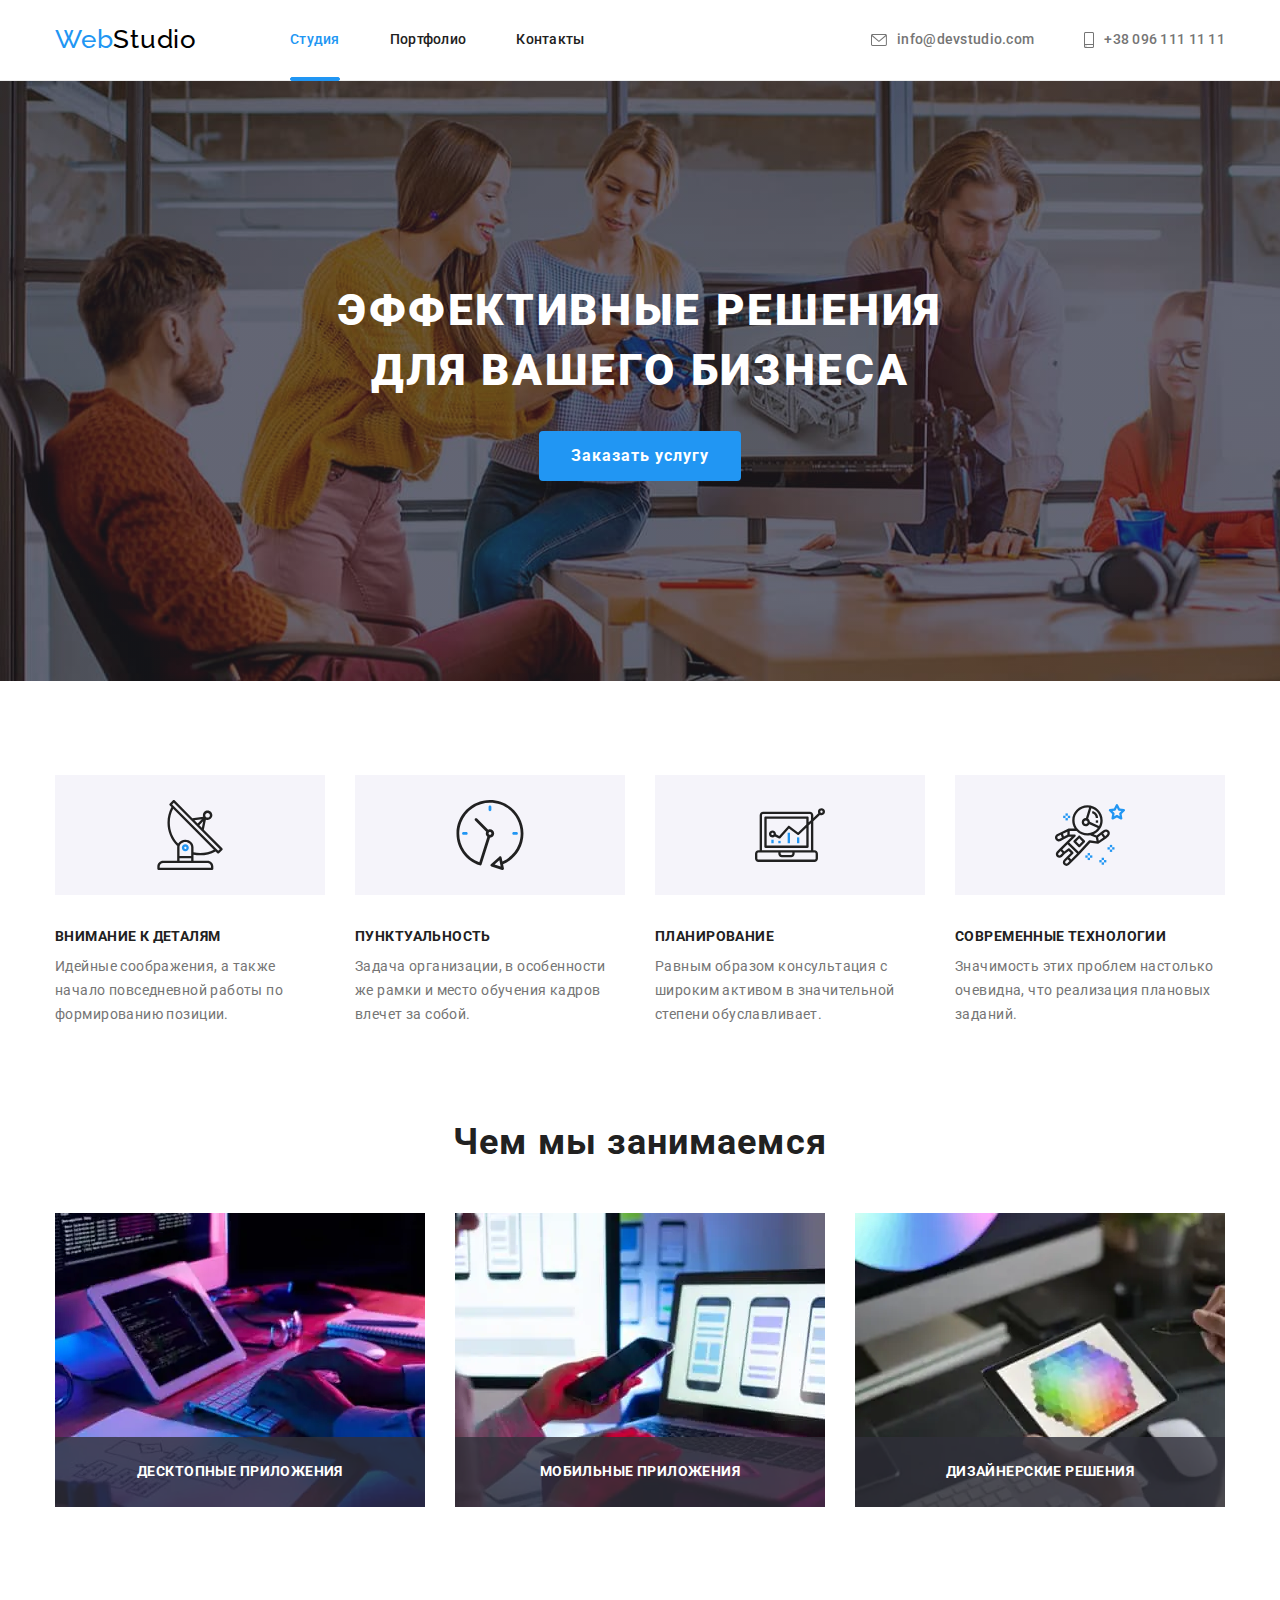
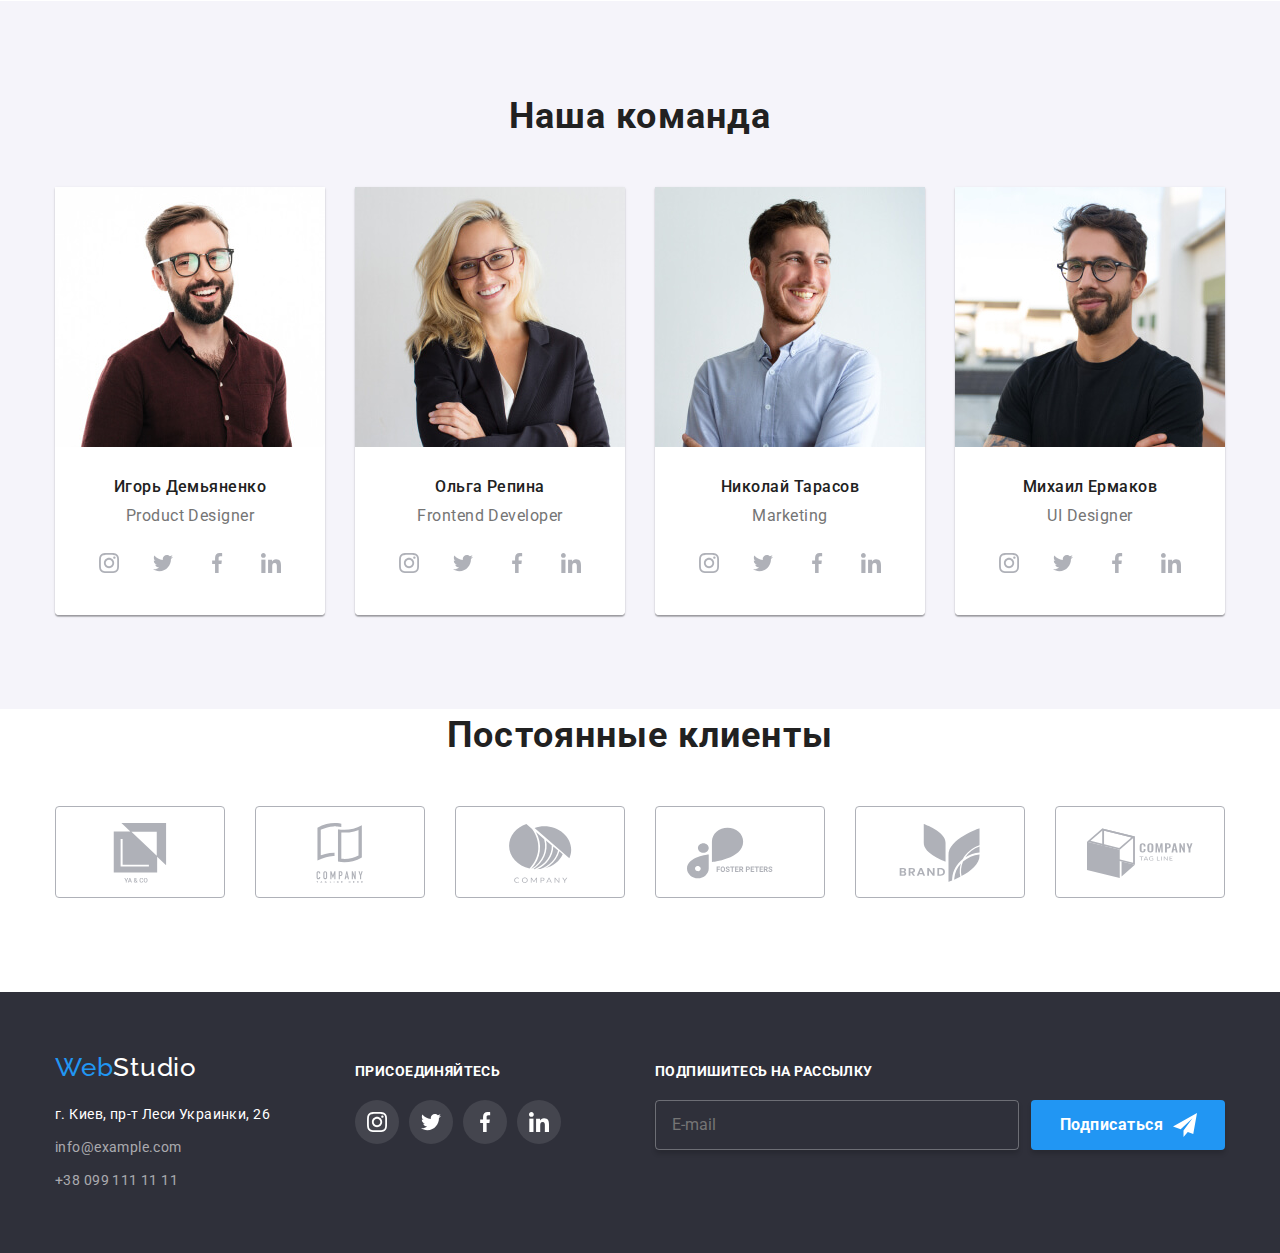
==== commit c418d0ca: "Псевдоэлемент для ссылок в меню" ====
--- a/index.html
+++ b/index.html
@@ -55,13 +55,13 @@
                 </ul>
                 <ul class="menu-social-list list">
                     <li href="menu-social-item">
-                        <a href="" class="menu-social-link link">Instagram</a>
+                        <a href="" class="menu-social-link link decor">Instagram</a>
                     </li>
                     <li href="menu-social-item">
-                        <a href="" class="menu-social-link link">Twitter</a>
+                        <a href="" class="menu-social-link link decor">Twitter</a>
                     </li>
                     <li href="menu-social-item">
-                        <a href="" class="menu-social-link link">Facebook</a>
+                        <a href="" class="menu-social-link link decor">Facebook</a>
                     </li>
                     <li href="menu-social-item">
                         <a href="" class="menu-social-link link">Linkedin</a>
--- a/css/main.min.css
+++ b/css/main.min.css
@@ -1,2 +1,2 @@
-:root{--header-bgc: #ffffff;--footer-bgc: #2f303a;--primary-bgc: #e5e5e5;--secondary-bgc: #f5f4fa;--primary-text-color: #212121;--secondary-text-color: #757575;--accent-colour: #2196f3;--secondary-white-color: rgba(255, 255, 255, 0.6);--primary-white-color: #ffffff;--primary-black-color: #000000;--adress-color: rgba(255, 255, 255, 0.6);--accent-secondary-color: #188ce8;--work-list-set-gap: 30px;--header-border-color: #ececec;--social-link-team-color: #afb1b8;--label-bg-color: rgba(47, 48, 58, 0.8);--works-overlay-color: rgba(33, 150, 243, 0.9);--backdrop-bg-color: rgba(0, 0, 0, 0.2)}.visually-hidden{position:absolute !important;clip:rect(1px 1px 1px 1px);clip:rect(1px, 1px, 1px, 1px);padding:0 !important;border:0 !important;height:1px !important;width:1px !important;overflow:hidden}body{background-color:var(--primary-white-color);color:var(--primary-text-color);font-family:Roboto, sans-serif}img{display:block;width:100%;height:auto}p:last-child{margin-bottom:0}.list{list-style-type:none;padding-left:0;margin-top:0;margin-bottom:0}.title{margin-top:0}.link{color:var(--primary-text-color);text-decoration:none}.link-anim:hover,.link-anim:focus{color:var(--accent-colour)}.link-anim{transition-property:color;transition-duration:250ms;transition-timing-function:cubic-bezier(0.4, 0, 0.2, 1)}@media screen and (max-width: 1199px){.section{padding-top:60px;padding-bottom:60px}}@media screen and (min-width: 1200px){.section{padding-top:94px;padding-bottom:94px}}.container{padding-left:15px;padding-right:15px;margin-left:auto;margin-right:auto}@media screen and (min-width: 480px){.container{width:480px}}@media screen and (min-width: 768px){.container{width:768px}}@media screen and (min-width: 1200px){.container{width:1200px}}.hero .button{background-color:var(--accent-colour);color:var(--primary-white-color);border:0px;border-radius:4px;padding:10px 32px;cursor:pointer;font-family:inherit;font-size:16px;line-height:1.88;font-weight:700;letter-spacing:0.06em;transition:background-color 250ms cubic-bezier(0.4, 0, 0.2, 1)}.hero .button:hover,.hero .button:focus{background-color:var(--accent-secondary-color)}.close-button{background-color:transparent;padding:0;position:absolute;top:8px;right:8px;width:30px;height:30px;border:1px solid rgba(0,0,0,0.1);border-radius:50%;cursor:pointer}.close-button-icon{fill:var(--primary-black-color);width:18px;height:18px;margin-top:6px}.close-button:hover .close-button-icon,.close-button:focus .close-button-icon{fill:var(--accent-colour)}.modal-form-submit{color:var(--primary-white-color);background-color:var(--accent-colour);font-weight:700;font-size:16px;line-height:1.87;border:none;box-shadow:0px 4px 4px rgba(0,0,0,0.15);border-radius:4px;display:flex;align-items:center;justify-content:center;letter-spacing:0.06em;padding-top:10px;padding-bottom:10px;padding-left:56px;padding-right:56px;margin-left:auto;margin-right:auto;margin-top:30px;transition:background-color 250ms cubic-bezier(0.4, 0, 0.2, 1)}.modal-form-submit:hover,.modal-form-submit:focus{background-color:var(--accent-secondary-color)}.send-icon{fill:var(--primary-white-color);width:24px;height:24px;margin-left:10px}.email-submit-button{display:inline-flex;align-items:center;color:var(--primary-white-color);background-color:var(--accent-colour);border:0px;box-shadow:0px 4px 4px rgba(0,0,0,0.15);border-radius:4px;cursor:pointer;margin-left:12px;padding-left:29px;padding-right:28px;font-style:normal;font-weight:700;font-size:16px;line-height:1.88;letter-spacing:0.03em;transition-property:background-color;transition-duration:250ms;transition-timing-function:cubic-bezier(0.4, 0, 0.2, 1)}.email-submit-button:hover,.email-submit-button:focus{color:var(--primary-white-color);background-color:var(--accent-secondary-color)}@media screen and (max-width: 1199px){.email-submit-button{max-width:200px;height:50px;margin-left:auto;margin-right:auto;margin-top:20px}}.button-list{display:flex;justify-content:center;margin-bottom:50px}.filt-button{color:var(--primary-text-color);background-color:var(--secondary-bgc);border-radius:4px;padding:6px 22px;border:0px;cursor:pointer;font-family:Roboto;font-weight:500;font-size:16px;line-height:1.6;text-align:center;letter-spacing:0.03em;transition-property:color, background-color, box-shadow;transition-duration:250ms;transition-timing-function:cubic-bezier(0.4, 0, 0.2, 1)}.filt-button-item:not(:first-child){margin-left:8px}.filt-button:hover,.filt-button:focus{box-shadow:0px 3px 1px rgba(0,0,0,0.1),0px 1px 2px rgba(0,0,0,0.08),0px 2px 2px rgba(0,0,0,0.12);background-color:var(--accent-colour);color:var(--primary-white-color)}@media screen and (max-width: 767px){.button-list{justify-content:flex-start;flex-wrap:wrap}.filt-button-item:nth-child(n+4){margin-top:10px}.filt-button-item:nth-child(3n+1){margin-left:0px}}.backdrop{background-color:var(--backdrop-bg-color);position:fixed;top:0;left:0;z-index:100;width:100%;height:100%;opacity:1;visibility:visible;pointer-events:auto;transition:opacity 500ms cubic-bezier(0.4, 0, 0.2, 1),visibility 500ms cubic-bezier(0.4, 0, 0.2, 1)}.backdrop.is-hidden{opacity:0;visibility:hidden;pointer-events:none}.modal-window{background-color:var(--primary-white-color);position:absolute;top:50%;left:50%;transform:translate(-50%, -50%);min-width:450px;min-height:609px}.modal-title{color:var(--primary-text-color);font-weight:700;font-size:20px;line-height:1.15;text-align:center;letter-spacing:0.03em;margin-top:0;margin-bottom:12px}@media screen and (min-width: 1200px){.modal-window{min-width:528px;min-height:580px}}.section-title{font-weight:700;font-size:28px;line-height:1.17;letter-spacing:0.03em;text-align:center;margin-top:0;margin-bottom:50px}@media screen and (min-width: 1200px){.section-title{font-size:36px}}.thumb{position:relative;overflow:hidden}.logo{color:var(--primary-black-color);text-decoration:none;font-family:Raleway;font-weight:500;font-size:26px;line-height:1.2;letter-spacing:0.03em;transition-property:color;transition-duration:250ms;transition-timing-function:cubic-bezier(0.4, 0, 0.2, 1)}.logo:hover,.logo:focus{color:var(--accent-colour)}.accent{color:var(--accent-colour)}.email-form-text{color:var(--primary-white-color);margin-top:0;margin-bottom:20px;font-weight:700;font-size:14px;line-height:1.14;letter-spacing:0.03em;text-transform:uppercase}.email-form{display:flex}.email-input{padding-left:16px;flex-grow:1;height:50px;color:var(--primary-white-color);background-color:transparent;border:1px solid rgba(255,255,255,0.3);box-shadow:0px 4px 4px rgba(0,0,0,0.15);border-radius:4px}@media screen and (max-width: 1199px){.email-form{flex-direction:column}}.modal-form{display:flex;flex-direction:column;padding:40px}.modal-form-icon{position:absolute;width:18px;height:18px;top:50%;left:12px;transform:translateY(-50%)}.modal-form-box{display:block;position:relative}.input-form{padding-left:42px;padding-top:12px;padding-bottom:12px;width:100%;border:1px solid rgba(33,33,33,0.2);border-radius:4px;margin-top:4px}.input-form:focus{border-color:var(--accent-colour)}.input-form:focus+.modal-form-icon{fill:var(--accent-colour)}.modal-form-label{color:var(--secondary-text-color);font-size:12px;line-height:1.16;letter-spacing:0.01em;margin-top:4px;margin-bottom:10px}.modal-textarea.input-form{resize:none;height:120px;margin-top:4px;padding-left:16px}.modal-textarea:focus{border-color:var(--accent-colour)}.checkbox-label{color:var(--secondary-text-color);display:flex;justify-content:center;align-items:center;font-size:12px;line-height:0.85;letter-spacing:0.03em;margin-top:20px}.checkbox-label::before{display:block;content:"";cursor:pointer;border:2px solid var(--primary-text-color);border-radius:4px;width:16px;height:15px;margin-right:8px;transition-property:border-color, background-color;transition-duration:250ms;transition-timing-function:cubic-bezier(0.4, 0, 0.2, 1)}.modal-check{bottom:120px;left:90px}.modal-check:checked+.checkbox-label::before{border-color:transparent;background-color:var(--accent-colour);background-image:url(../images/bg-images/check-icon.svg);background-repeat:no-repeat}.checkbox-icon{position:absolute;width:11px;height:8px;opacity:0;transform:translateX(-50%)}.modal-form-link{color:var(--accent-colour)}.team-social-link{width:44px;height:44px;padding:12px;border-radius:50%;transition-property:background-color;transition-duration:250ms;transition-timing-function:cubic-bezier(0.4, 0, 0.2, 1)}.social-links{display:flex;justify-content:center;align-items:center}.social-links-icons{fill:var(--social-link-team-color);width:20px;height:20px;transition-property:fill;transition-duration:250ms;transition-timing-function:cubic-bezier(0.4, 0, 0.2, 1)}.team-social-link:hover,.team-social-link:focus{background-color:var(--accent-colour)}.team-social-link:focus .social-links-icons,.team-social-link:hover .social-links-icons{fill:var(--primary-white-color)}.social-links-item{display:flex;justify-content:center;align-items:center}.social-links-item:not(:first-child){margin-left:10px}.social-links-title{color:var(--primary-white-color);font-size:14px;line-height:1.14;letter-spacing:0.03em;text-transform:uppercase;margin-top:0px;margin-bottom:20px}.social-links-icons.footer-icons{fill:var(--primary-white-color)}.footer-social-link{background-color:rgba(255,255,255,0.1);width:44px;height:44px;border-radius:50%;display:flex;justify-content:center;align-items:center;transition-property:background-color;transition-duration:250ms;transition-timing-function:cubic-bezier(0.4, 0, 0.2, 1)}.footer-social-link:hover,.footer-social-link:focus{background-color:var(--accent-colour)}.contacts-item .link{display:flex}.contact-icon{fill:var(--secondary-text-color);margin-right:10px}.contacts-item .link:hover .contact-icon,.contacts-item .link:focus .contact-icon{fill:var(--accent-colour)}.mail-icon{margin:auto;margin-right:10px;width:16px;height:12px;transition-property:fill;transition-duration:250ms;transition-timing-function:cubic-bezier(0.4, 0, 0.2, 1)}.tel-icon{width:10px;height:16px;transition-property:fill;transition-duration:250ms;transition-timing-function:cubic-bezier(0.4, 0, 0.2, 1)}.contacts .link{color:var(--secondary-text-color)}.contacts .link:hover,.contacts .link:focus{color:var(--accent-colour)}@media screen and (max-width: 767px){.contacts{display:none}}@media screen and (max-width: 1199px){.contacts-item:first-child{margin-bottom:10px}}@media screen and (min-width: 1200px){.contacts{display:flex;margin-left:auto}.contacts-item:not(:first-child){margin-left:50px}}.mobile-menu{opacity:0;visibility:hidden;pointer-events:none}.mobile-menu.is-open{background-color:var(--backdrop-bg-color);position:fixed;top:0;left:0;z-index:101;opacity:1;visibility:visible;pointer-events:auto;min-width:480px;min-height:796px;width:100%;height:100%;transition:opacity 500ms cubic-bezier(0.4, 0, 0.2, 1),visibility 500ms cubic-bezier(0.4, 0, 0.2, 1)}.menu-window{background-color:var(--primary-white-color);position:absolute;top:50%;left:50%;transform:translate(-50%, -50%);min-width:480px;min-height:796px;font-weight:500;line-height:1.17;letter-spacing:0.02em;padding-top:48px;padding-bottom:48px;padding-left:40px;padding-right:83px}.menu-close-icon{width:40px;height:40px}.menu-close-button{position:absolute;right:15px;top:10px;background-color:transparent;border-color:transparent}.menu-container{display:flex;flex-direction:column}.menu-nav-list{font-weight:500;font-size:40px}.menu-nav-item:not(:last-child){margin-bottom:32px}.menu-nav-list:hover,.menu-nav-list:focus{color:var(--accent-colour)}.menu-tel{color:var(--accent-colour);font-size:34px}.menu-mail{color:var(--secondary-text-color);font-size:24px}.menu-contacts{margin-bottom:64px}.menu-contacts-item:not(:last-child){margin-bottom:32px}.menu-social-list{display:flex;justify-content:space-between}.menu-social-link:not(:last-child)::after{content:'';width:22px;background-color:rgba(33,33,33,0.2);display:block;border:1px solid rgba(33,33,33,0.2);transform:rotate(90deg)}.menu-social-link{color:var(--accent-colour);font-weight:500;font-size:18px;line-height:1.22}@media screen and (min-width: 768px){.menu-close-button{display:none}.mobile-menu{display:none}}.header{background-color:var(--primary-white-color);border-bottom:1px solid var(--header-border-color);font-weight:500;font-size:14px;line-height:1.14;letter-spacing:0.02em;padding-top:24px;padding-bottom:25px}.container.header-container{display:flex;align-items:center;justify-content:space-between}.menu-icon{width:40px;height:40px}.menu-icon:hover,.menu-icon:focus{fill:var(--accent-colour)}.nav{display:flex;align-items:center}.site-nav{display:flex;margin-left:93px}.nav-item:not(:first-child){margin-left:50px}.site-nav .link.current{color:var(--accent-colour)}.nav-item.current{position:relative}.site-nav .link.current::after{display:block;position:absolute;bottom:-33px;content:'';background-color:var(--accent-colour);width:100%;height:4px;border-radius:2px;border:1px solid var(--accent-colour)}@media screen and (max-width: 767px){.nav-item{display:none}.container.header-container{position:relative}.menu-open-button{background-color:transparent;border-color:transparent;position:absolute;right:10px;top:50%;transform:translateY(-50%)}}@media screen and (min-width: 768px){.menu-open-button{display:none}}.footer{background-color:var(--footer-bgc);padding-top:60px;padding-bottom:60px}@media screen and (max-width: 1199px){.footer{text-align:center}}.footer .logo{color:var(--primary-white-color);text-decoration:none;font-family:Raleway;font-weight:500;font-size:24px;line-height:1.17;letter-spacing:0.03em}.footer .logo:hover,.footer .logo:focus{color:var(--accent-colour)}.adress{margin-top:20px}.adress .text{color:var(--primary-white-color);margin-top:0;margin-bottom:8px;font-style:normal;font-weight:400;font-size:14px;line-height:1.7;letter-spacing:0.03em}.adress-link{color:var(--adress-color);font-style:normal;font-weight:400;font-size:14px;line-height:1.7;letter-spacing:0.03em}.adress-item:first-child{margin-bottom:8px}.adress-list .link:hover,.adress-list .link:focus{color:var(--accent-colour)}.footer-links-list{display:flex}.footer-links-item:not(:first-child){margin-left:10px}@media screen and (max-width: 767px){.footer-links-list{justify-content:center}.footer-links{margin-bottom:60px}}@media screen and (min-width: 768px){.container.footer-box{align-items:baseline;justify-content:space-between}.footer-left-side{display:flex;flex-wrap:wrap;align-items:baseline;justify-content:space-between;margin-bottom:60px}}@media screen and (min-width: 1200px){.container.footer-box{display:flex}.footer .logo{font-size:26px;line-height:1.2}.adress .text{margin-bottom:9px}.adress-item:first-child{margin-bottom:9px}.footer-left-side{display:flex;width:calc((100% - 30px) / 2)}.footer-form{width:calc((100% - 30px) / 2)}.footer-links{display:inline-block;width:calc((100% - 30px) / 2)}.footer-left-side{display:flex;align-items:baseline}}.container.hero-container{margin-left:auto;margin-right:auto;padding-left:15px;padding-right:15px}@media screen and (max-width: 767px){.container.hero-container{max-width:400px}}@media screen and (min-width: 768px){.container.hero-container{max-width:400px}}@media screen and (min-width: 1200px){.container.hero-container{max-width:696px}}.hero .title{color:var(--primary-white-color);font-weight:900;text-align:center;letter-spacing:0.06em;text-transform:uppercase;margin-top:0;margin-bottom:30px;font-size:26px;line-height:1.6;margin-left:auto;margin-right:auto}.hero{background-color:#2f303a;background-image:linear-gradient(rgba(47,48,58,0.4), rgba(47,48,58,0.4)),url(../images/phone/bg-phone/hero-bg.jpg);background-repeat:no-repeat;background-size:cover;max-width:480px;padding-top:118px;padding-bottom:118px;text-align:center;margin-left:auto;margin-right:auto}@media screen and (min-device-pixel-ratio: 2) and (max-width: 767px), screen and (min-resolution: 192dpi) and (max-width: 767px), screen and (min-resolution: 2dppx) and (max-width: 767px){.hero{background-color:#2f303a;background-image:linear-gradient(rgba(47,48,58,0.4), rgba(47,48,58,0.4)),url(../images/phone/bg-phone/hero-bg@2x.jpg)}}@media screen and (min-width: 768px){.hero{background-color:#2f303a;background-image:linear-gradient(rgba(47,48,58,0.4), rgba(47,48,58,0.4)),url(../images/tablet/bg-tablet/bg-hero.jpg);max-width:768px}}@media screen and (min-device-pixel-ratio: 2) and (min-width: 768px), screen and (min-resolution: 192dpi) and (min-width: 768px), screen and (min-resolution: 2dppx) and (min-width: 768px){.hero{background-color:#2f303a;background-image:linear-gradient(rgba(47,48,58,0.4), rgba(47,48,58,0.4)),url(../images/tablet/bg-tablet/bg-hero@2x.jpg);max-width:768px}}@media screen and (min-width: 1200px){.hero{background-color:#2f303a;background-image:linear-gradient(rgba(47,48,58,0.4), rgba(47,48,58,0.4)),url(../images/desktop/bg-desktop/hero-bg.jpg);max-width:1600px;padding-top:200px;padding-bottom:200px}.hero .title{font-size:44px;line-height:1.36}}@media screen and (min-device-pixel-ratio: 2) and (min-width: 1200px), screen and (min-resolution: 192dpi) and (min-width: 1200px), screen and (min-resolution: 2dppx) and (min-width: 1200px){.hero{background-color:#2f303a;background-image:linear-gradient(rgba(47,48,58,0.4), rgba(47,48,58,0.4)),url(../images/desktop/bg-desktop/hero-bg@2x.jpg);max-width:1600px;padding-top:200px;padding-bottom:200px}}.pros-list .title{margin-top:0;margin-bottom:10px;font-weight:700;font-size:14px;line-height:1.14;letter-spacing:0.03em;text-transform:uppercase}.pros-list .text{color:var(--secondary-text-color);font-size:14px;line-height:1.7;letter-spacing:0.03em;margin-top:0;margin-bottom:0}.pros-icons{width:100%;height:120px;background-color:var(--secondary-bgc);padding:25px 100px;margin-bottom:30px}@media screen and (max-width: 767px){.pros-list .title{text-align:center}.pros-list .text{margin-bottom:30px}}@media screen and (min-width: 768px){.pros-list{margin-top:calc(-1 * var(--work-list-set-gap));margin-left:calc(-1 * var(--work-list-set-gap));display:flex;flex-wrap:wrap}.pros-list-item{margin-left:var(--work-list-set-gap);margin-top:var(--work-list-set-gap);flex-basis:calc(100% / 2 - var(--work-list-set-gap))}}@media screen and (min-width: 1200px){.section.pros{padding-bottom:47px}.pros-list-item{margin-top:var(--work-list-set-gap);margin-left:var(--work-list-set-gap);flex-basis:calc(100% / 4 - var(--work-list-set-gap))}}.section.job{padding-top:47px}.job-list{margin-top:calc(-1 * var(--work-list-set-gap));margin-left:calc(-1 * var(--work-list-set-gap));display:flex;flex-wrap:wrap}.job-list .item-list{margin-top:var(--work-list-set-gap);margin-left:var(--work-list-set-gap);flex-basis:calc(100% / 3 - var(--work-list-set-gap))}.job-list-label{color:var(--primary-white-color);background-color:var(--label-bg-color);font-weight:700;font-size:14px;line-height:1.14;text-align:center;letter-spacing:0.03em;text-transform:uppercase;width:100%;height:70px;position:absolute;bottom:0;margin:0;padding-top:27px}@media screen and (max-width: 1199px){.section.job{display:none}}.section-team{background-color:var(--secondary-bgc)}.team-item{box-shadow:0px 1px 3px rgba(0,0,0,0.12),0px 1px 1px rgba(0,0,0,0.14),0px 2px 1px rgba(0,0,0,0.2);border-radius:0px 0px 4px 4px}.team-list .title{font-weight:500;font-size:16px;line-height:1.19;letter-spacing:0.03em;text-align:center;margin-bottom:10px}.team-list .text{color:var(--secondary-text-color);font-size:16px;line-height:1.19;letter-spacing:0.03em;text-align:center;margin-top:0}.team-info{border-radius:0px 0px 4px 4px;padding-top:var(--work-list-set-gap);padding-bottom:24px;background-color:var(--primary-white-color)}.section-team{padding-top:60px;padding-bottom:60px}@media screen and (max-width: 767px){.team-item{margin-bottom:var(--work-list-set-gap)}}@media screen and (min-width: 480px) and (max-width: 767px){.team-item{max-width:450px}}@media screen and (min-width: 768px){.team-item{margin-top:var(--work-list-set-gap);margin-left:var(--work-list-set-gap);flex-basis:calc(100% / 2 - var(--work-list-set-gap))}.team-list{margin:auto;margin-top:calc(-1 * var(--work-list-set-gap));margin-left:calc(-1 * var(--work-list-set-gap));display:flex;flex-wrap:wrap}}@media screen and (min-width: 1200px){.team-item{margin-top:var(--work-list-set-gap);margin-left:var(--work-list-set-gap);flex-basis:calc(100% / 4 - var(--work-list-set-gap))}.team-info{padding-bottom:var(--work-list-set-gap)}.section-team{padding-top:94px;padding-bottom:94px}}.work-list .title{color:var(--primary-text-color);font-weight:700;font-size:18px;line-height:2;letter-spacing:0.06em;margin:0}.work-list .text{color:var(--secondary-text-color);font-size:16px;line-height:1.88;letter-spacing:0.03em;margin:0}.work-info{border:1px solid #eeeeee;border-top:1px solid rgba(255,255,255,0);padding:20px 24px;flex-grow:1}.overlay-text{color:var(--primary-white-color);margin:0;font-size:18px;line-height:1.55;letter-spacing:0.03em}.work-link{display:flex;flex-direction:column;height:100%;transition-property:box-shadow;transition-duration:250ms;transition-timing-function:cubic-bezier(0.4, 0, 0.2, 1)}.work-link:hover,.work-link:focus{box-shadow:0px 1px 1px rgba(0,0,0,0.12),0px 4px 4px rgba(0,0,0,0.06),1px 4px 6px rgba(0,0,0,0.16)}.works-overlay{width:100%;height:100%;padding:63px 24px;background-color:var(--works-overlay-color);position:absolute;bottom:0;transform:translateY(100%);transition-property:transform;transition-duration:250ms;transition-timing-function:cubic-bezier(0.4, 0, 0.2, 1)}.work-link:focus .works-overlay,.work-link:hover .works-overlay{transform:translateY(0)}@media screen and (max-width: 767px){.work-list .item:not(last-child){margin-bottom:var(--work-list-set-gap)}}@media screen and (min-width: 768px){.work-list{margin:auto;margin-top:calc(-1 * var(--work-list-set-gap));margin-left:calc(-1 * var(--work-list-set-gap));display:flex;flex-wrap:wrap}.work-list .item{margin-top:var(--work-list-set-gap);margin-left:var(--work-list-set-gap);flex-basis:calc(100% / 2 - var(--work-list-set-gap))}}@media screen and (min-width: 1200px){.work-list .item{flex-basis:calc(100% / 3 - var(--work-list-set-gap))}}.companies-icons{fill:var(--social-link-team-color);width:106px;height:60px;transition-property:fill;transition-duration:250ms;transition-timing-function:cubic-bezier(0.4, 0, 0.2, 1)}.companies-list-item{margin-top:var(--work-list-set-gap);margin-left:var(--work-list-set-gap)}.companies-link{border:1px solid var(--social-link-team-color);border-radius:4px;width:100%;height:92px;display:flex;justify-content:center;align-content:center;padding-top:16px;padding-bottom:16px;transition-property:border;transition-duration:250ms;transition-timing-function:cubic-bezier(0.4, 0, 0.2, 1)}.companies-link:hover,.companies-link:focus{border:1px solid var(--accent-colour);border-radius:4px}.companies-link:hover .companies-icons,.companies-link:focus .companies-icons{fill:var(--accent-colour)}.companies-list{display:flex;flex-wrap:wrap;margin-top:calc(-1 * var(--work-list-set-gap));margin-left:calc(-1 * var(--work-list-set-gap))}@media screen and (max-width: 767px){.companies-list-item{flex-basis:calc(100% / 2 - var(--work-list-set-gap))}}@media screen and (min-width: 768px){.companies-list-item{flex-basis:calc(100% / 3 - var(--work-list-set-gap))}}@media screen and (min-width: 1200px){.section.companies{padding-top:5px}.companies-list-item{flex-basis:calc(100% / 6 - var(--work-list-set-gap))}}
+:root{--header-bgc: #ffffff;--footer-bgc: #2f303a;--primary-bgc: #e5e5e5;--secondary-bgc: #f5f4fa;--primary-text-color: #212121;--secondary-text-color: #757575;--accent-colour: #2196f3;--secondary-white-color: rgba(255, 255, 255, 0.6);--primary-white-color: #ffffff;--primary-black-color: #000000;--adress-color: rgba(255, 255, 255, 0.6);--accent-secondary-color: #188ce8;--work-list-set-gap: 30px;--header-border-color: #ececec;--social-link-team-color: #afb1b8;--label-bg-color: rgba(47, 48, 58, 0.8);--works-overlay-color: rgba(33, 150, 243, 0.9);--backdrop-bg-color: rgba(0, 0, 0, 0.2)}.visually-hidden{position:absolute !important;clip:rect(1px 1px 1px 1px);clip:rect(1px, 1px, 1px, 1px);padding:0 !important;border:0 !important;height:1px !important;width:1px !important;overflow:hidden}body{background-color:var(--primary-white-color);color:var(--primary-text-color);font-family:Roboto, sans-serif}img{display:block;width:100%;height:auto}p:last-child{margin-bottom:0}.list{list-style-type:none;padding-left:0;margin-top:0;margin-bottom:0}.title{margin-top:0}.link{color:var(--primary-text-color);text-decoration:none}.link-anim:hover,.link-anim:focus{color:var(--accent-colour)}.link-anim{transition-property:color;transition-duration:250ms;transition-timing-function:cubic-bezier(0.4, 0, 0.2, 1)}@media screen and (max-width: 1199px){.section{padding-top:60px;padding-bottom:60px}}@media screen and (min-width: 1200px){.section{padding-top:94px;padding-bottom:94px}}.container{padding-left:15px;padding-right:15px;margin-left:auto;margin-right:auto}@media screen and (min-width: 480px){.container{width:480px}}@media screen and (min-width: 768px){.container{width:768px}}@media screen and (min-width: 1200px){.container{width:1200px}}.hero .button{background-color:var(--accent-colour);color:var(--primary-white-color);border:0px;border-radius:4px;padding:10px 32px;cursor:pointer;font-family:inherit;font-size:16px;line-height:1.88;font-weight:700;letter-spacing:0.06em;transition:background-color 250ms cubic-bezier(0.4, 0, 0.2, 1)}.hero .button:hover,.hero .button:focus{background-color:var(--accent-secondary-color)}.close-button{background-color:transparent;padding:0;position:absolute;top:8px;right:8px;width:30px;height:30px;border:1px solid rgba(0,0,0,0.1);border-radius:50%;cursor:pointer}.close-button-icon{fill:var(--primary-black-color);width:18px;height:18px;margin-top:6px}.close-button:hover .close-button-icon,.close-button:focus .close-button-icon{fill:var(--accent-colour)}.modal-form-submit{color:var(--primary-white-color);background-color:var(--accent-colour);font-weight:700;font-size:16px;line-height:1.87;border:none;box-shadow:0px 4px 4px rgba(0,0,0,0.15);border-radius:4px;display:flex;align-items:center;justify-content:center;letter-spacing:0.06em;padding-top:10px;padding-bottom:10px;padding-left:56px;padding-right:56px;margin-left:auto;margin-right:auto;margin-top:30px;transition:background-color 250ms cubic-bezier(0.4, 0, 0.2, 1)}.modal-form-submit:hover,.modal-form-submit:focus{background-color:var(--accent-secondary-color)}.send-icon{fill:var(--primary-white-color);width:24px;height:24px;margin-left:10px}.email-submit-button{display:inline-flex;align-items:center;color:var(--primary-white-color);background-color:var(--accent-colour);border:0px;box-shadow:0px 4px 4px rgba(0,0,0,0.15);border-radius:4px;cursor:pointer;margin-left:12px;padding-left:29px;padding-right:28px;font-style:normal;font-weight:700;font-size:16px;line-height:1.88;letter-spacing:0.03em;transition-property:background-color;transition-duration:250ms;transition-timing-function:cubic-bezier(0.4, 0, 0.2, 1)}.email-submit-button:hover,.email-submit-button:focus{color:var(--primary-white-color);background-color:var(--accent-secondary-color)}@media screen and (max-width: 1199px){.email-submit-button{max-width:200px;height:50px;margin-left:auto;margin-right:auto;margin-top:20px}}.button-list{display:flex;justify-content:center;margin-bottom:50px}.filt-button{color:var(--primary-text-color);background-color:var(--secondary-bgc);border-radius:4px;padding:6px 22px;border:0px;cursor:pointer;font-family:Roboto;font-weight:500;font-size:16px;line-height:1.6;text-align:center;letter-spacing:0.03em;transition-property:color, background-color, box-shadow;transition-duration:250ms;transition-timing-function:cubic-bezier(0.4, 0, 0.2, 1)}.filt-button-item:not(:first-child){margin-left:8px}.filt-button:hover,.filt-button:focus{box-shadow:0px 3px 1px rgba(0,0,0,0.1),0px 1px 2px rgba(0,0,0,0.08),0px 2px 2px rgba(0,0,0,0.12);background-color:var(--accent-colour);color:var(--primary-white-color)}@media screen and (max-width: 767px){.button-list{justify-content:flex-start;flex-wrap:wrap}.filt-button-item:nth-child(n+4){margin-top:10px}.filt-button-item:nth-child(3n+1){margin-left:0px}}.backdrop{background-color:var(--backdrop-bg-color);position:fixed;top:0;left:0;z-index:100;width:100%;height:100%;opacity:1;visibility:visible;pointer-events:auto;transition:opacity 500ms cubic-bezier(0.4, 0, 0.2, 1),visibility 500ms cubic-bezier(0.4, 0, 0.2, 1)}.backdrop.is-hidden{opacity:0;visibility:hidden;pointer-events:none}.modal-window{background-color:var(--primary-white-color);position:absolute;top:50%;left:50%;transform:translate(-50%, -50%);min-width:450px;min-height:609px}.modal-title{color:var(--primary-text-color);font-weight:700;font-size:20px;line-height:1.15;text-align:center;letter-spacing:0.03em;margin-top:0;margin-bottom:12px}@media screen and (min-width: 1200px){.modal-window{min-width:528px;min-height:580px}}.section-title{font-weight:700;font-size:28px;line-height:1.17;letter-spacing:0.03em;text-align:center;margin-top:0;margin-bottom:50px}@media screen and (min-width: 1200px){.section-title{font-size:36px}}.thumb{position:relative;overflow:hidden}.logo{color:var(--primary-black-color);text-decoration:none;font-family:Raleway;font-weight:500;font-size:26px;line-height:1.2;letter-spacing:0.03em;transition-property:color;transition-duration:250ms;transition-timing-function:cubic-bezier(0.4, 0, 0.2, 1)}.logo:hover,.logo:focus{color:var(--accent-colour)}.accent{color:var(--accent-colour)}.email-form-text{color:var(--primary-white-color);margin-top:0;margin-bottom:20px;font-weight:700;font-size:14px;line-height:1.14;letter-spacing:0.03em;text-transform:uppercase}.email-form{display:flex}.email-input{padding-left:16px;flex-grow:1;height:50px;color:var(--primary-white-color);background-color:transparent;border:1px solid rgba(255,255,255,0.3);box-shadow:0px 4px 4px rgba(0,0,0,0.15);border-radius:4px}@media screen and (max-width: 1199px){.email-form{flex-direction:column}}.modal-form{display:flex;flex-direction:column;padding:40px}.modal-form-icon{position:absolute;width:18px;height:18px;top:50%;left:12px;transform:translateY(-50%)}.modal-form-box{display:block;position:relative}.input-form{padding-left:42px;padding-top:12px;padding-bottom:12px;width:100%;border:1px solid rgba(33,33,33,0.2);border-radius:4px;margin-top:4px}.input-form:focus{border-color:var(--accent-colour)}.input-form:focus+.modal-form-icon{fill:var(--accent-colour)}.modal-form-label{color:var(--secondary-text-color);font-size:12px;line-height:1.16;letter-spacing:0.01em;margin-top:4px;margin-bottom:10px}.modal-textarea.input-form{resize:none;height:120px;margin-top:4px;padding-left:16px}.modal-textarea:focus{border-color:var(--accent-colour)}.checkbox-label{color:var(--secondary-text-color);display:flex;justify-content:center;align-items:center;font-size:12px;line-height:0.85;letter-spacing:0.03em;margin-top:20px}.checkbox-label::before{display:block;content:"";cursor:pointer;border:2px solid var(--primary-text-color);border-radius:4px;width:16px;height:15px;margin-right:8px;transition-property:border-color, background-color;transition-duration:250ms;transition-timing-function:cubic-bezier(0.4, 0, 0.2, 1)}.modal-check{bottom:120px;left:90px}.modal-check:checked+.checkbox-label::before{border-color:transparent;background-color:var(--accent-colour);background-image:url(../images/bg-images/check-icon.svg);background-repeat:no-repeat}.checkbox-icon{position:absolute;width:11px;height:8px;opacity:0;transform:translateX(-50%)}.modal-form-link{color:var(--accent-colour)}.team-social-link{width:44px;height:44px;padding:12px;border-radius:50%;transition-property:background-color;transition-duration:250ms;transition-timing-function:cubic-bezier(0.4, 0, 0.2, 1)}.social-links{display:flex;justify-content:center;align-items:center}.social-links-icons{fill:var(--social-link-team-color);width:20px;height:20px;transition-property:fill;transition-duration:250ms;transition-timing-function:cubic-bezier(0.4, 0, 0.2, 1)}.team-social-link:hover,.team-social-link:focus{background-color:var(--accent-colour)}.team-social-link:focus .social-links-icons,.team-social-link:hover .social-links-icons{fill:var(--primary-white-color)}.social-links-item{display:flex;justify-content:center;align-items:center}.social-links-item:not(:first-child){margin-left:10px}.social-links-title{color:var(--primary-white-color);font-size:14px;line-height:1.14;letter-spacing:0.03em;text-transform:uppercase;margin-top:0px;margin-bottom:20px}.social-links-icons.footer-icons{fill:var(--primary-white-color)}.footer-social-link{background-color:rgba(255,255,255,0.1);width:44px;height:44px;border-radius:50%;display:flex;justify-content:center;align-items:center;transition-property:background-color;transition-duration:250ms;transition-timing-function:cubic-bezier(0.4, 0, 0.2, 1)}.footer-social-link:hover,.footer-social-link:focus{background-color:var(--accent-colour)}.contacts-item .link{display:flex}.contact-icon{fill:var(--secondary-text-color);margin-right:10px}.contacts-item .link:hover .contact-icon,.contacts-item .link:focus .contact-icon{fill:var(--accent-colour)}.mail-icon{margin:auto;margin-right:10px;width:16px;height:12px;transition-property:fill;transition-duration:250ms;transition-timing-function:cubic-bezier(0.4, 0, 0.2, 1)}.tel-icon{width:10px;height:16px;transition-property:fill;transition-duration:250ms;transition-timing-function:cubic-bezier(0.4, 0, 0.2, 1)}.contacts .link{color:var(--secondary-text-color)}.contacts .link:hover,.contacts .link:focus{color:var(--accent-colour)}@media screen and (max-width: 767px){.contacts{display:none}}@media screen and (max-width: 1199px){.contacts-item:first-child{margin-bottom:10px}}@media screen and (min-width: 1200px){.contacts{display:flex;margin-left:auto}.contacts-item:not(:first-child){margin-left:50px}}.mobile-menu{opacity:0;visibility:hidden;pointer-events:none}.mobile-menu.is-open{background-color:var(--backdrop-bg-color);position:fixed;top:0;left:0;z-index:101;opacity:1;visibility:visible;pointer-events:auto;min-width:480px;min-height:796px;width:100%;height:100%;transition:opacity 500ms cubic-bezier(0.4, 0, 0.2, 1),visibility 500ms cubic-bezier(0.4, 0, 0.2, 1)}.menu-window{background-color:var(--primary-white-color);position:absolute;width:100%;min-height:796px;font-weight:500;line-height:1.17;letter-spacing:0.02em;padding-top:48px;padding-bottom:48px;padding-left:40px;padding-right:83px}.menu-close-icon{width:40px;height:40px}.menu-close-button{position:absolute;right:15px;top:10px;background-color:transparent;border-color:transparent}.menu-container{display:flex;flex-direction:column;justify-content:space-between;height:796px}.menu-nav-list{font-weight:500;font-size:40px}.menu-nav-item:not(:last-child){margin-bottom:32px}.menu-nav-list:hover,.menu-nav-list:focus{color:var(--accent-colour)}.menu-tel{color:var(--accent-colour);font-size:34px}.menu-mail{color:var(--secondary-text-color);font-size:24px}.menu-contacts{margin-bottom:64px}.menu-contacts-item:not(:last-child){margin-bottom:32px}.menu-social-list{display:flex;justify-content:space-between}.menu-social-link.decor::after{content:'';width:22px;position:absolute;top:50%;left:125%;background-color:rgba(33,33,33,0.2);display:block;border:1px solid rgba(33,33,33,0.2);transform:rotate(90deg)}.menu-social-link{color:var(--accent-colour);position:relative;font-weight:500;font-size:18px;line-height:1.22}@media screen and (min-width: 768px){.menu-close-button{display:none}.mobile-menu{display:none}}.header{background-color:var(--primary-white-color);border-bottom:1px solid var(--header-border-color);font-weight:500;font-size:14px;line-height:1.14;letter-spacing:0.02em;padding-top:24px;padding-bottom:25px}.container.header-container{display:flex;align-items:center;justify-content:space-between}.menu-icon{width:40px;height:40px}.menu-icon:hover,.menu-icon:focus{fill:var(--accent-colour)}.nav{display:flex;align-items:center}.site-nav{display:flex;margin-left:93px}.nav-item:not(:first-child){margin-left:50px}.site-nav .link.current{color:var(--accent-colour)}.nav-item.current{position:relative}.site-nav .link.current::after{display:block;position:absolute;bottom:-33px;content:'';background-color:var(--accent-colour);width:100%;height:4px;border-radius:2px;border:1px solid var(--accent-colour)}@media screen and (max-width: 767px){.nav-item{display:none}.container.header-container{position:relative}.menu-open-button{background-color:transparent;border-color:transparent;position:absolute;right:10px;top:50%;transform:translateY(-50%)}}@media screen and (min-width: 768px){.menu-open-button{display:none}}.footer{background-color:var(--footer-bgc);padding-top:60px;padding-bottom:60px}@media screen and (max-width: 1199px){.footer{text-align:center}}.footer .logo{color:var(--primary-white-color);text-decoration:none;font-family:Raleway;font-weight:500;font-size:24px;line-height:1.17;letter-spacing:0.03em}.footer .logo:hover,.footer .logo:focus{color:var(--accent-colour)}.adress{margin-top:20px}.adress .text{color:var(--primary-white-color);margin-top:0;margin-bottom:8px;font-style:normal;font-weight:400;font-size:14px;line-height:1.7;letter-spacing:0.03em}.adress-link{color:var(--adress-color);font-style:normal;font-weight:400;font-size:14px;line-height:1.7;letter-spacing:0.03em}.adress-item:first-child{margin-bottom:8px}.adress-list .link:hover,.adress-list .link:focus{color:var(--accent-colour)}.footer-links-list{display:flex}.footer-links-item:not(:first-child){margin-left:10px}@media screen and (max-width: 767px){.footer-links-list{justify-content:center}.footer-links{margin-bottom:60px}}@media screen and (min-width: 768px){.container.footer-box{align-items:baseline;justify-content:space-between}.footer-left-side{display:flex;flex-wrap:wrap;align-items:baseline;justify-content:space-between;margin-bottom:60px}}@media screen and (min-width: 1200px){.container.footer-box{display:flex}.footer .logo{font-size:26px;line-height:1.2}.adress .text{margin-bottom:9px}.adress-item:first-child{margin-bottom:9px}.footer-left-side{display:flex;width:calc((100% - 30px) / 2)}.footer-form{width:calc((100% - 30px) / 2)}.footer-links{display:inline-block;width:calc((100% - 30px) / 2)}.footer-left-side{margin-bottom:0px}}.container.hero-container{margin-left:auto;margin-right:auto;padding-left:15px;padding-right:15px}@media screen and (max-width: 767px){.container.hero-container{max-width:400px}}@media screen and (min-width: 768px){.container.hero-container{max-width:400px}}@media screen and (min-width: 1200px){.container.hero-container{max-width:696px}}.hero .title{color:var(--primary-white-color);font-weight:900;text-align:center;letter-spacing:0.06em;text-transform:uppercase;margin-top:0;margin-bottom:30px;font-size:26px;line-height:1.6;margin-left:auto;margin-right:auto}.hero{background-color:#2f303a;background-image:linear-gradient(rgba(47,48,58,0.4), rgba(47,48,58,0.4)),url(../images/phone/bg-phone/hero-bg.jpg);background-repeat:no-repeat;background-size:cover;max-width:480px;padding-top:118px;padding-bottom:118px;text-align:center;margin-left:auto;margin-right:auto}@media screen and (min-device-pixel-ratio: 2) and (max-width: 767px), screen and (min-resolution: 192dpi) and (max-width: 767px), screen and (min-resolution: 2dppx) and (max-width: 767px){.hero{background-color:#2f303a;background-image:linear-gradient(rgba(47,48,58,0.4), rgba(47,48,58,0.4)),url(../images/phone/bg-phone/hero-bg@2x.jpg)}}@media screen and (min-width: 768px){.hero{background-color:#2f303a;background-image:linear-gradient(rgba(47,48,58,0.4), rgba(47,48,58,0.4)),url(../images/tablet/bg-tablet/bg-hero.jpg);max-width:768px}}@media screen and (min-device-pixel-ratio: 2) and (min-width: 768px), screen and (min-resolution: 192dpi) and (min-width: 768px), screen and (min-resolution: 2dppx) and (min-width: 768px){.hero{background-color:#2f303a;background-image:linear-gradient(rgba(47,48,58,0.4), rgba(47,48,58,0.4)),url(../images/tablet/bg-tablet/bg-hero@2x.jpg);max-width:768px}}@media screen and (min-width: 1200px){.hero{background-color:#2f303a;background-image:linear-gradient(rgba(47,48,58,0.4), rgba(47,48,58,0.4)),url(../images/desktop/bg-desktop/hero-bg.jpg);max-width:1600px;padding-top:200px;padding-bottom:200px}.hero .title{font-size:44px;line-height:1.36}}@media screen and (min-device-pixel-ratio: 2) and (min-width: 1200px), screen and (min-resolution: 192dpi) and (min-width: 1200px), screen and (min-resolution: 2dppx) and (min-width: 1200px){.hero{background-color:#2f303a;background-image:linear-gradient(rgba(47,48,58,0.4), rgba(47,48,58,0.4)),url(../images/desktop/bg-desktop/hero-bg@2x.jpg);max-width:1600px;padding-top:200px;padding-bottom:200px}}.pros-list .title{margin-top:0;margin-bottom:10px;font-weight:700;font-size:14px;line-height:1.14;letter-spacing:0.03em;text-transform:uppercase}.pros-list .text{color:var(--secondary-text-color);font-size:14px;line-height:1.7;letter-spacing:0.03em;margin-top:0;margin-bottom:0}.pros-icons{width:100%;height:120px;background-color:var(--secondary-bgc);padding:25px 100px;margin-bottom:30px}@media screen and (max-width: 767px){.pros-list .title{text-align:center}.pros-list .text{margin-bottom:30px}}@media screen and (min-width: 768px){.pros-list{margin-top:calc(-1 * var(--work-list-set-gap));margin-left:calc(-1 * var(--work-list-set-gap));display:flex;flex-wrap:wrap}.pros-list-item{margin-left:var(--work-list-set-gap);margin-top:var(--work-list-set-gap);flex-basis:calc(100% / 2 - var(--work-list-set-gap))}}@media screen and (min-width: 1200px){.section.pros{padding-bottom:47px}.pros-list-item{margin-top:var(--work-list-set-gap);margin-left:var(--work-list-set-gap);flex-basis:calc(100% / 4 - var(--work-list-set-gap))}}.section.job{padding-top:47px}.job-list{margin-top:calc(-1 * var(--work-list-set-gap));margin-left:calc(-1 * var(--work-list-set-gap));display:flex;flex-wrap:wrap}.job-list .item-list{margin-top:var(--work-list-set-gap);margin-left:var(--work-list-set-gap);flex-basis:calc(100% / 3 - var(--work-list-set-gap))}.job-list-label{color:var(--primary-white-color);background-color:var(--label-bg-color);font-weight:700;font-size:14px;line-height:1.14;text-align:center;letter-spacing:0.03em;text-transform:uppercase;width:100%;height:70px;position:absolute;bottom:0;margin:0;padding-top:27px}@media screen and (max-width: 1199px){.section.job{display:none}}.section-team{background-color:var(--secondary-bgc)}.team-item{box-shadow:0px 1px 3px rgba(0,0,0,0.12),0px 1px 1px rgba(0,0,0,0.14),0px 2px 1px rgba(0,0,0,0.2);border-radius:0px 0px 4px 4px}.team-list .title{font-weight:500;font-size:16px;line-height:1.19;letter-spacing:0.03em;text-align:center;margin-bottom:10px}.team-list .text{color:var(--secondary-text-color);font-size:16px;line-height:1.19;letter-spacing:0.03em;text-align:center;margin-top:0}.team-info{border-radius:0px 0px 4px 4px;padding-top:var(--work-list-set-gap);padding-bottom:24px;background-color:var(--primary-white-color)}.section-team{padding-top:60px;padding-bottom:60px}@media screen and (max-width: 767px){.team-item{margin-bottom:var(--work-list-set-gap)}}@media screen and (min-width: 480px) and (max-width: 767px){.team-item{max-width:450px}}@media screen and (min-width: 768px){.team-item{margin-top:var(--work-list-set-gap);margin-left:var(--work-list-set-gap);flex-basis:calc(100% / 2 - var(--work-list-set-gap))}.team-list{margin:auto;margin-top:calc(-1 * var(--work-list-set-gap));margin-left:calc(-1 * var(--work-list-set-gap));display:flex;flex-wrap:wrap}}@media screen and (min-width: 1200px){.team-item{margin-top:var(--work-list-set-gap);margin-left:var(--work-list-set-gap);flex-basis:calc(100% / 4 - var(--work-list-set-gap))}.team-info{padding-bottom:var(--work-list-set-gap)}.section-team{padding-top:94px;padding-bottom:94px}}.work-list .title{color:var(--primary-text-color);font-weight:700;font-size:18px;line-height:2;letter-spacing:0.06em;margin:0}.work-list .text{color:var(--secondary-text-color);font-size:16px;line-height:1.88;letter-spacing:0.03em;margin:0}.work-info{border:1px solid #eeeeee;border-top:1px solid rgba(255,255,255,0);padding:20px 24px;flex-grow:1}.overlay-text{color:var(--primary-white-color);margin:0;font-size:18px;line-height:1.55;letter-spacing:0.03em}.work-link{display:flex;flex-direction:column;height:100%;transition-property:box-shadow;transition-duration:250ms;transition-timing-function:cubic-bezier(0.4, 0, 0.2, 1)}.work-link:hover,.work-link:focus{box-shadow:0px 1px 1px rgba(0,0,0,0.12),0px 4px 4px rgba(0,0,0,0.06),1px 4px 6px rgba(0,0,0,0.16)}.works-overlay{width:100%;height:100%;padding:63px 24px;background-color:var(--works-overlay-color);position:absolute;bottom:0;transform:translateY(100%);transition-property:transform;transition-duration:250ms;transition-timing-function:cubic-bezier(0.4, 0, 0.2, 1)}.work-link:focus .works-overlay,.work-link:hover .works-overlay{transform:translateY(0)}@media screen and (max-width: 767px){.work-list .item:not(last-child){margin-bottom:var(--work-list-set-gap)}}@media screen and (min-width: 768px){.work-list{margin:auto;margin-top:calc(-1 * var(--work-list-set-gap));margin-left:calc(-1 * var(--work-list-set-gap));display:flex;flex-wrap:wrap}.work-list .item{margin-top:var(--work-list-set-gap);margin-left:var(--work-list-set-gap);flex-basis:calc(100% / 2 - var(--work-list-set-gap))}}@media screen and (min-width: 1200px){.work-list .item{flex-basis:calc(100% / 3 - var(--work-list-set-gap))}}.companies-icons{fill:var(--social-link-team-color);width:106px;height:60px;transition-property:fill;transition-duration:250ms;transition-timing-function:cubic-bezier(0.4, 0, 0.2, 1)}.companies-list-item{margin-top:var(--work-list-set-gap);margin-left:var(--work-list-set-gap)}.companies-link{border:1px solid var(--social-link-team-color);border-radius:4px;width:100%;height:92px;display:flex;justify-content:center;align-content:center;padding-top:16px;padding-bottom:16px;transition-property:border;transition-duration:250ms;transition-timing-function:cubic-bezier(0.4, 0, 0.2, 1)}.companies-link:hover,.companies-link:focus{border:1px solid var(--accent-colour);border-radius:4px}.companies-link:hover .companies-icons,.companies-link:focus .companies-icons{fill:var(--accent-colour)}.companies-list{display:flex;flex-wrap:wrap;margin-top:calc(-1 * var(--work-list-set-gap));margin-left:calc(-1 * var(--work-list-set-gap))}@media screen and (max-width: 767px){.companies-list-item{flex-basis:calc(100% / 2 - var(--work-list-set-gap))}}@media screen and (min-width: 768px){.companies-list-item{flex-basis:calc(100% / 3 - var(--work-list-set-gap))}}@media screen and (min-width: 1200px){.section.companies{padding-top:5px}.companies-list-item{flex-basis:calc(100% / 6 - var(--work-list-set-gap))}}
 /*# sourceMappingURL=main.min.css.map */